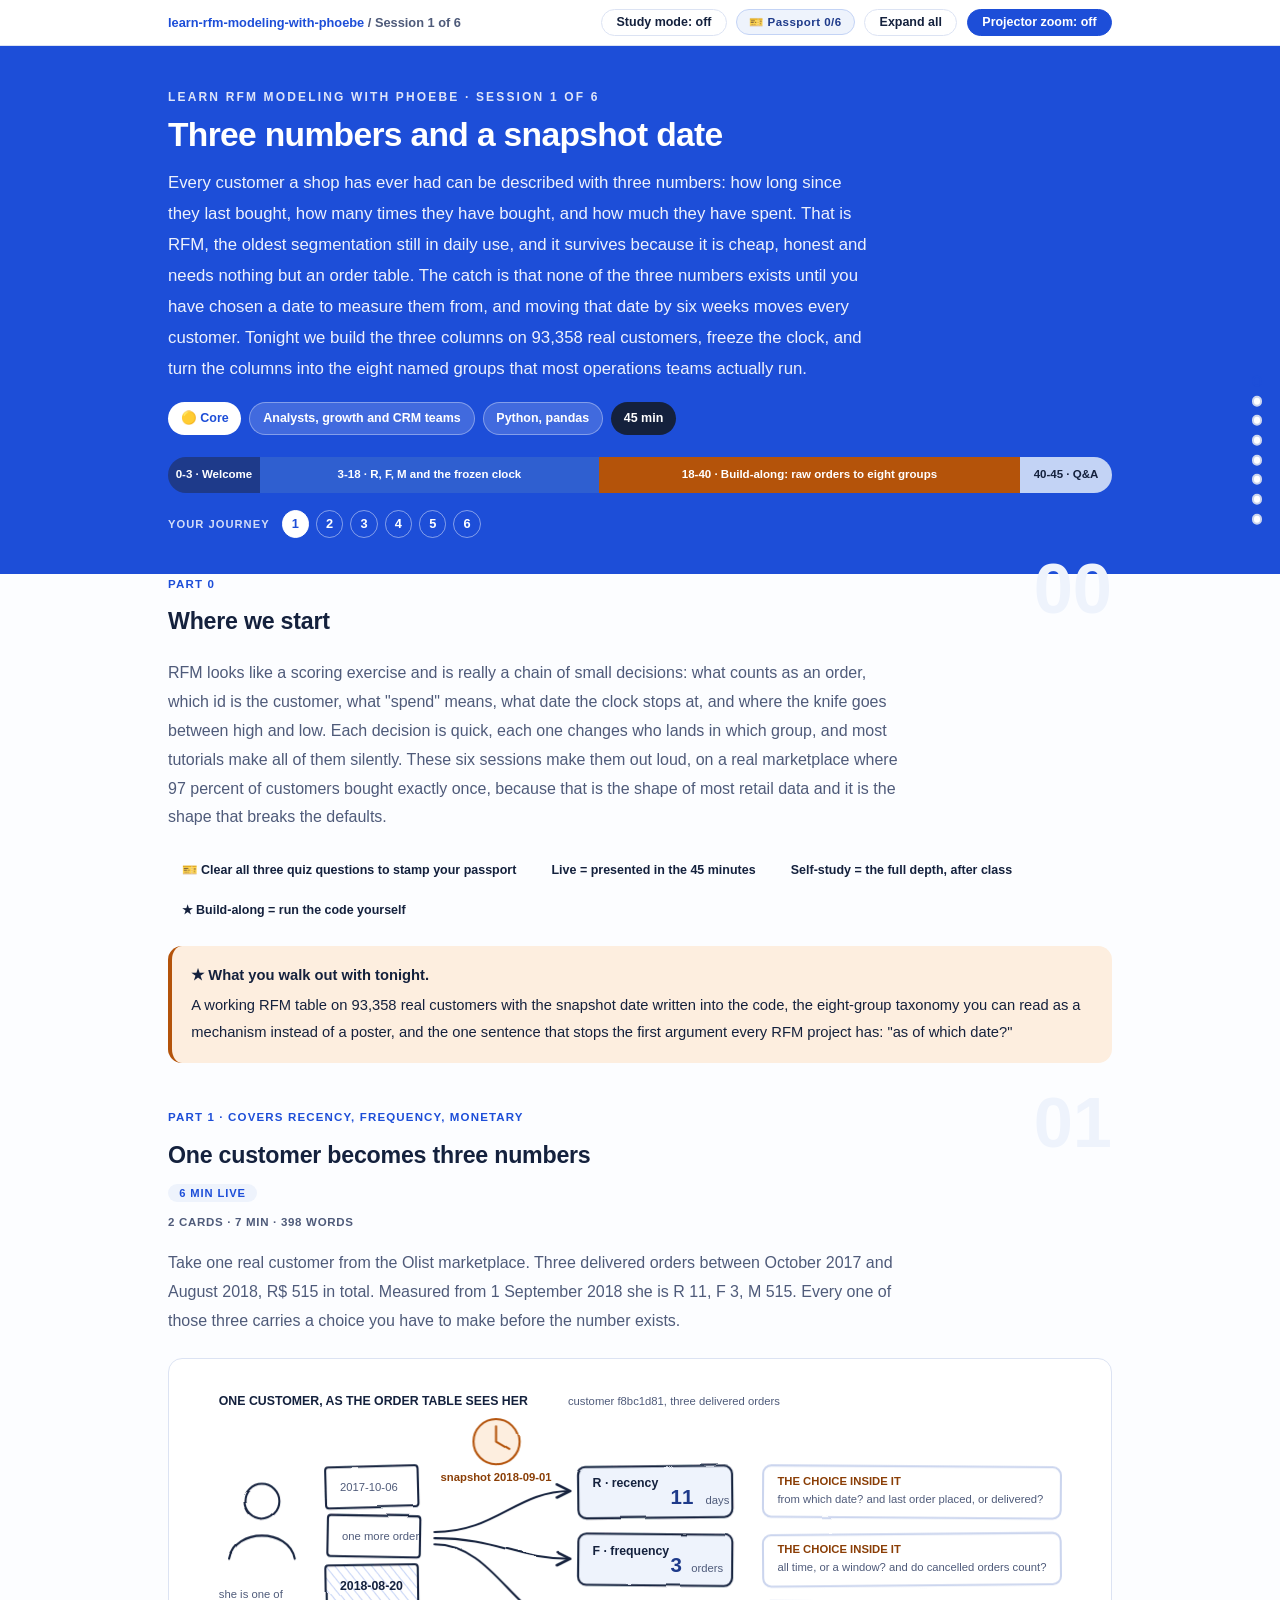
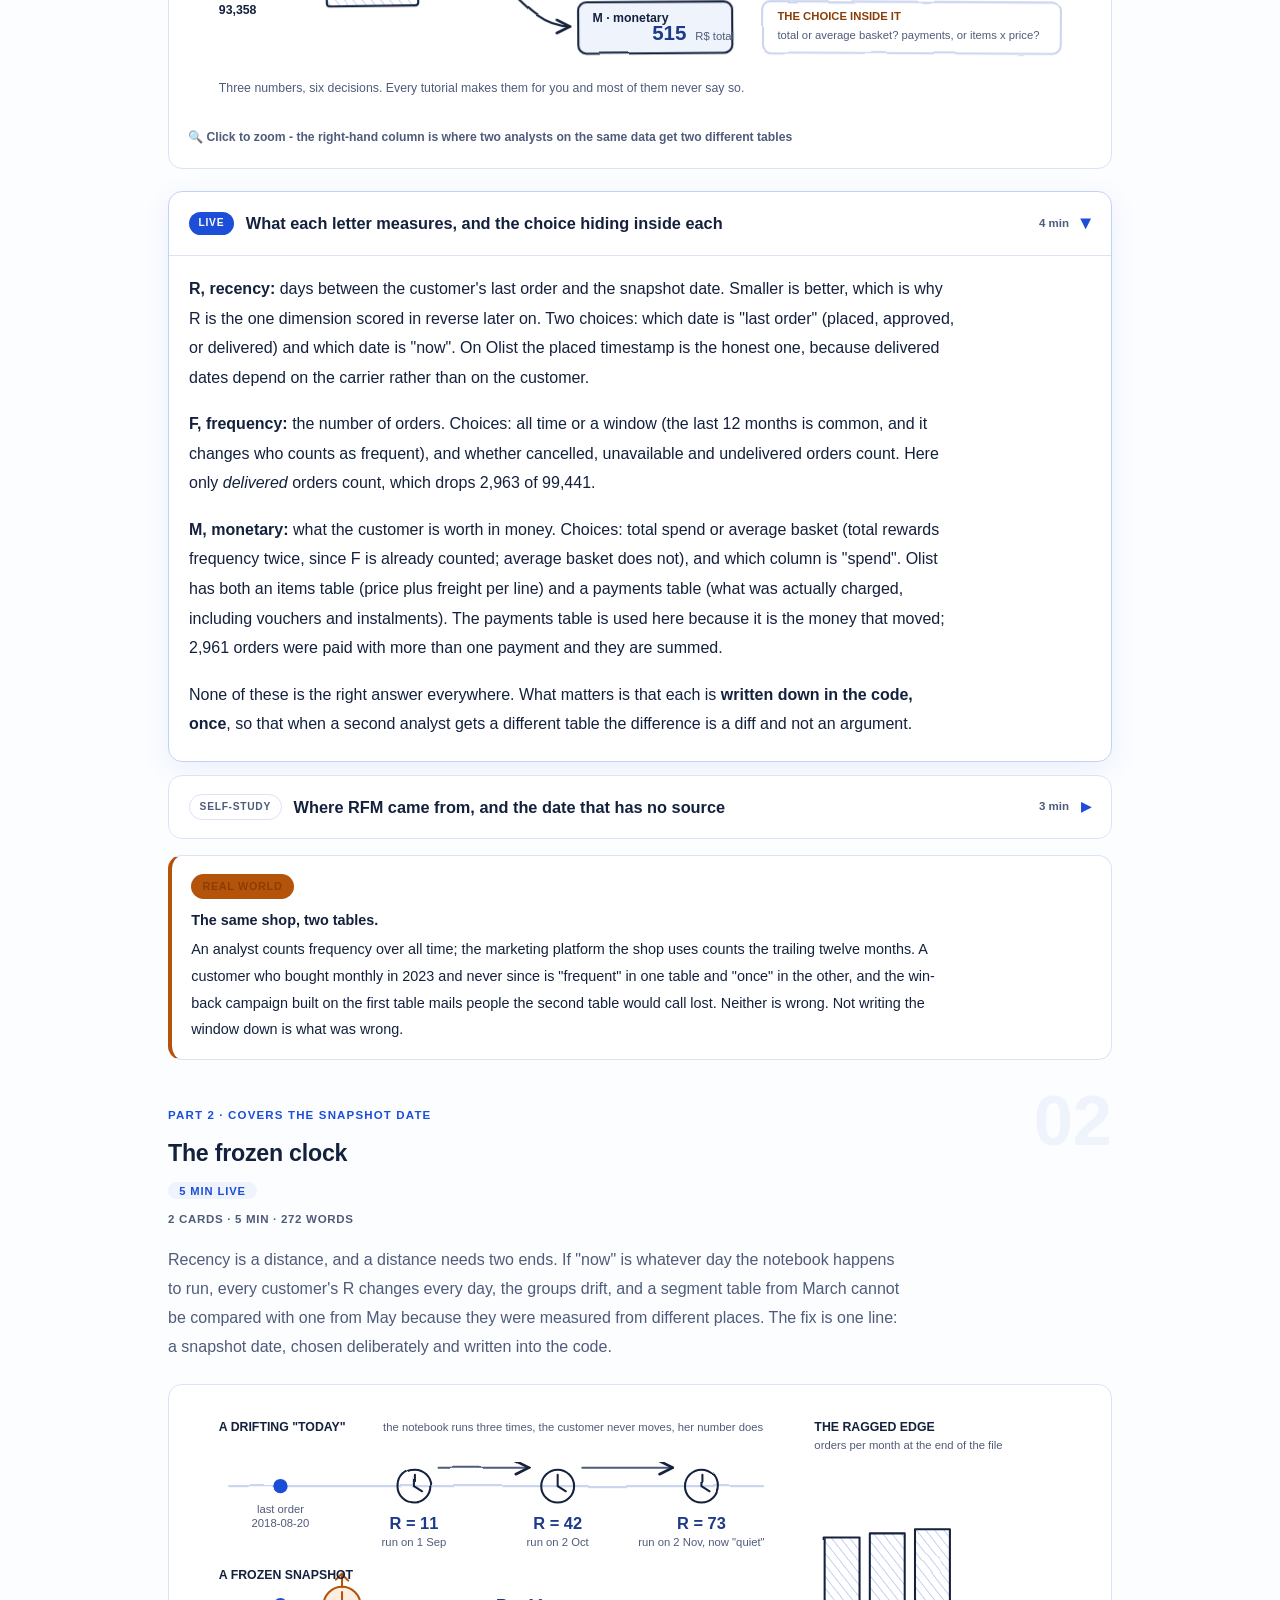
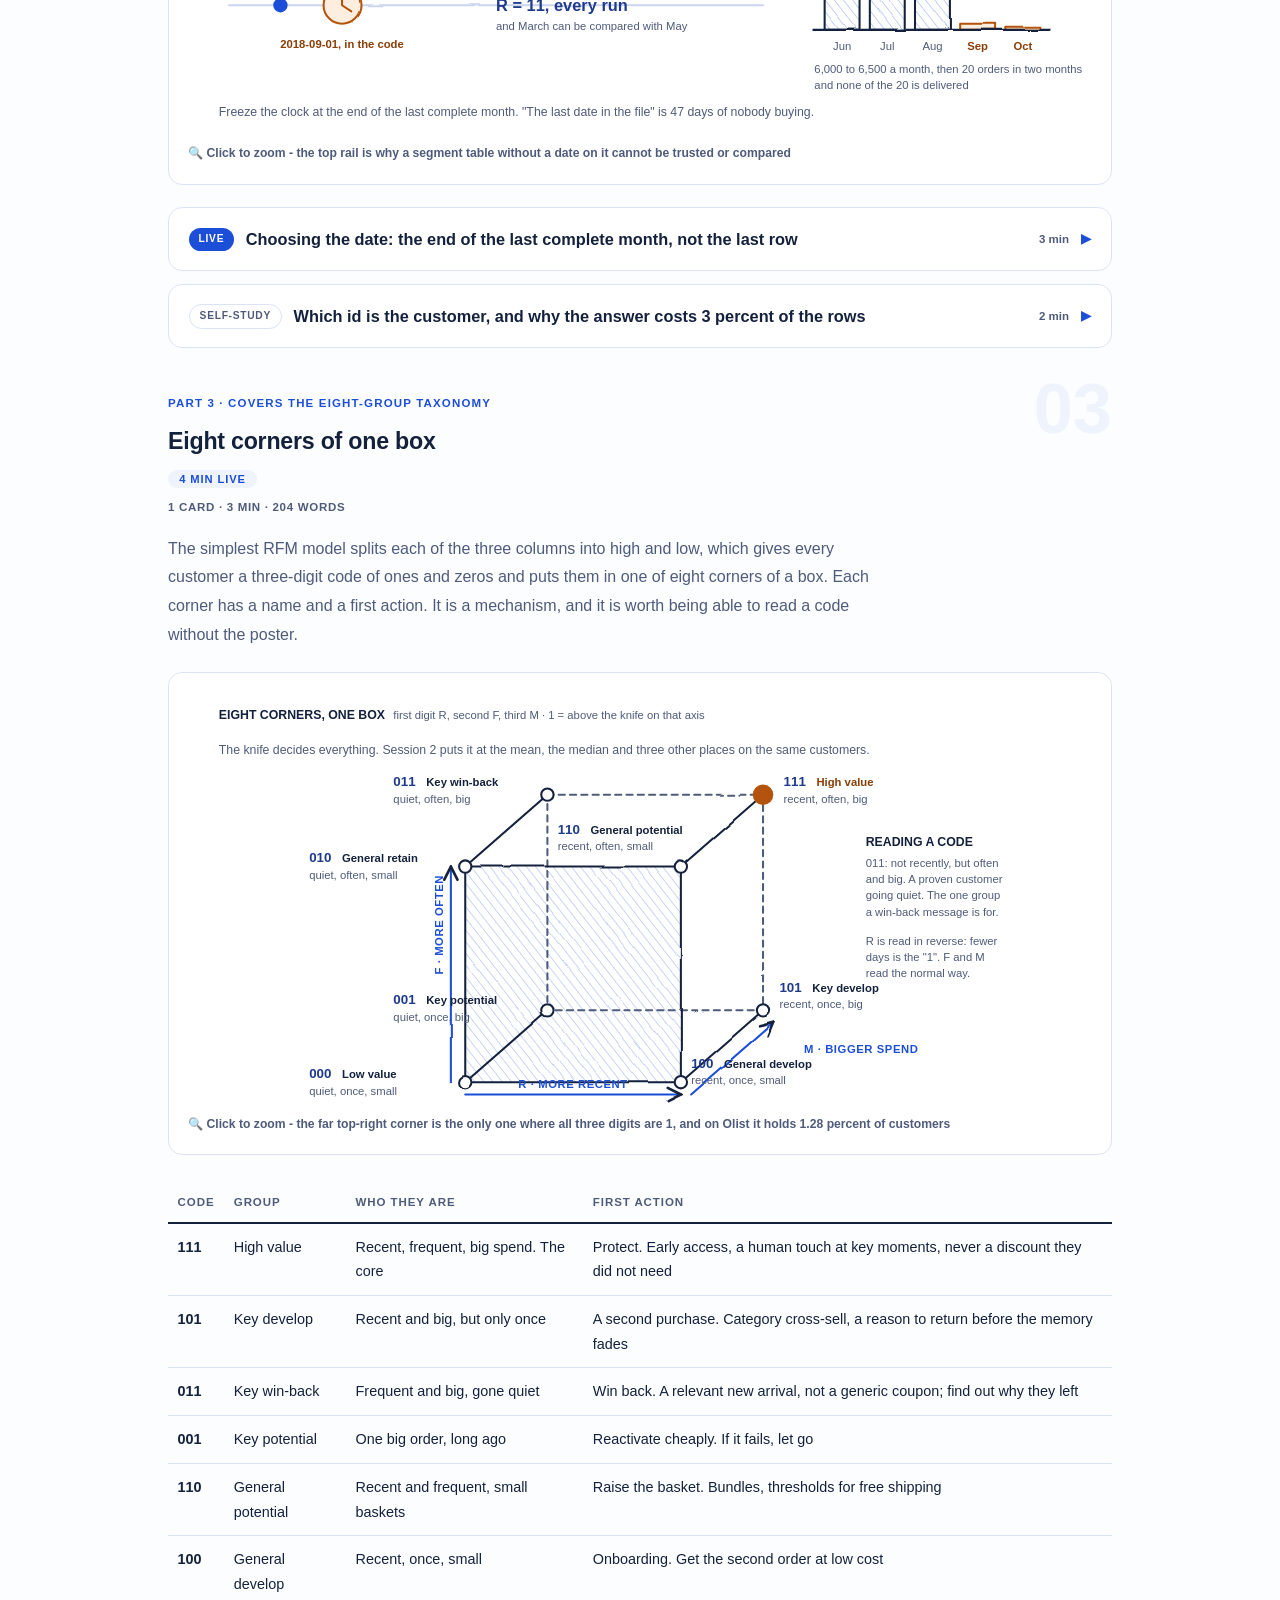
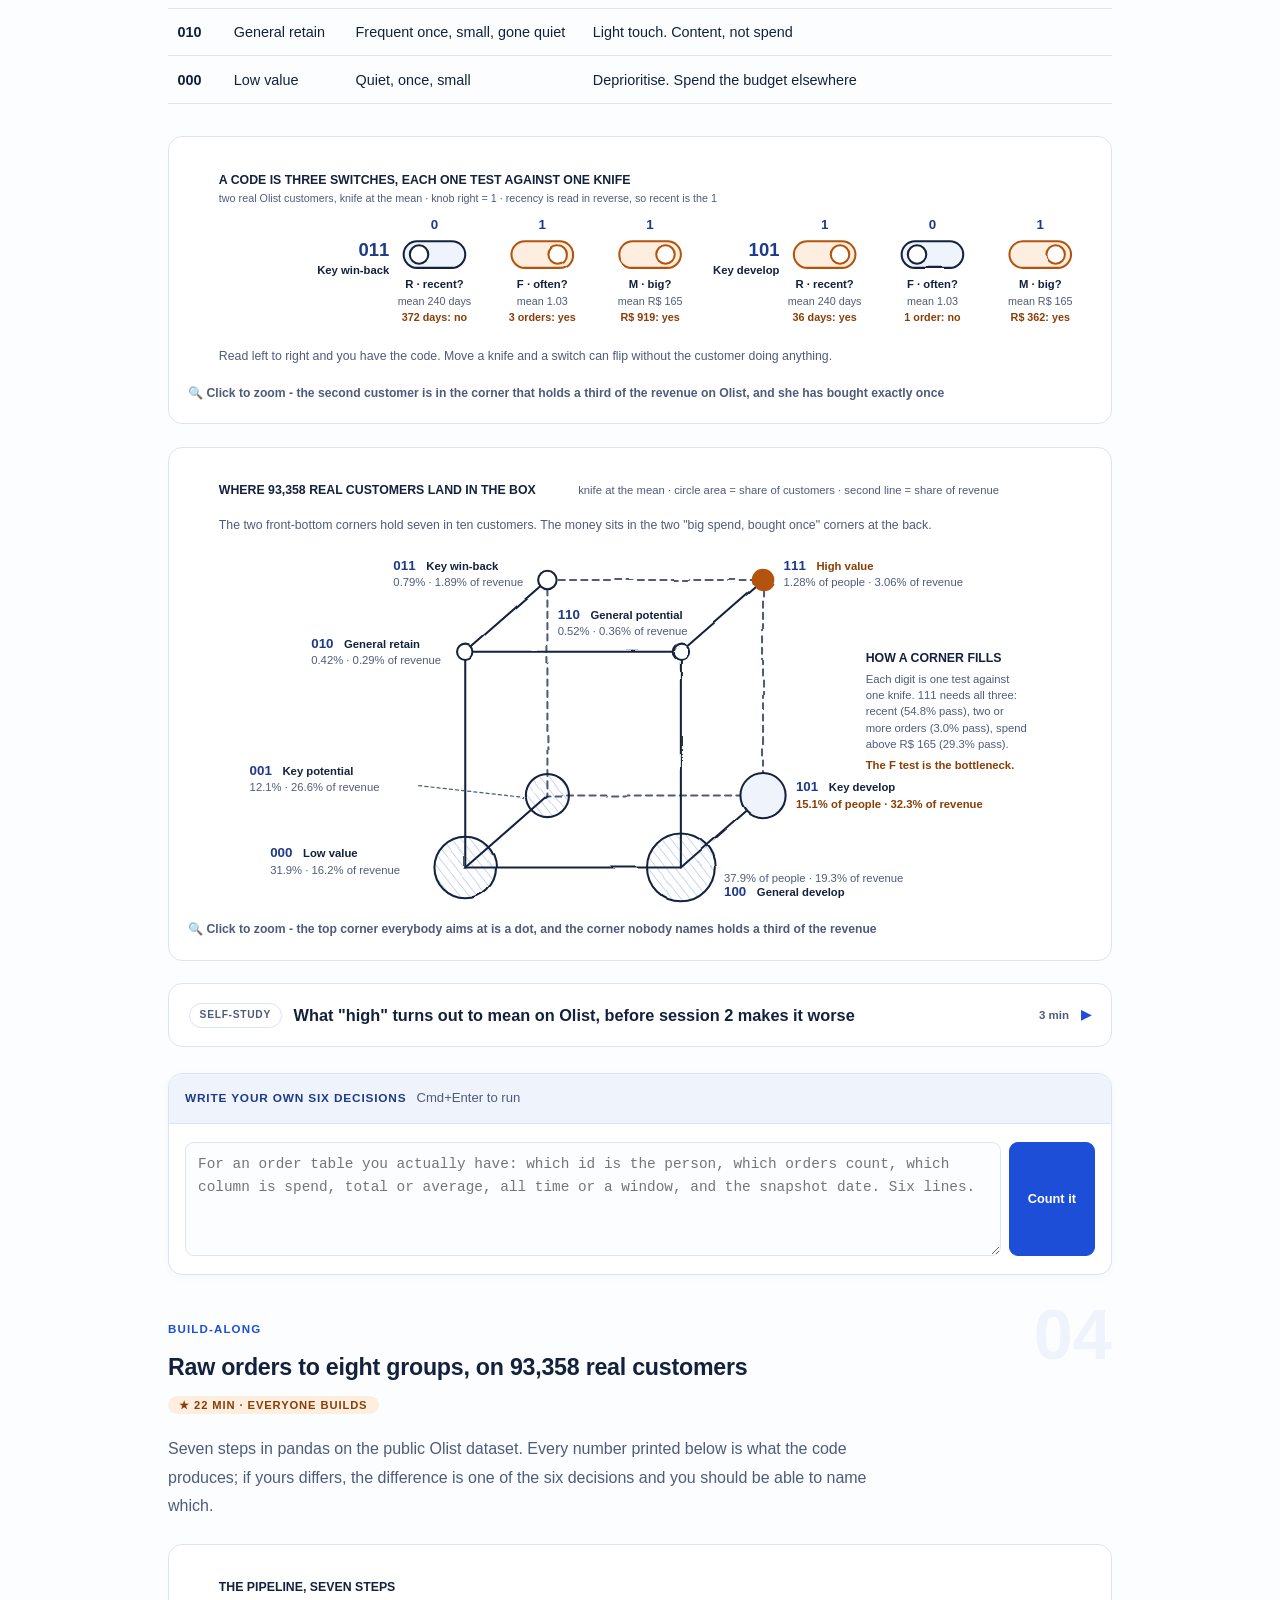
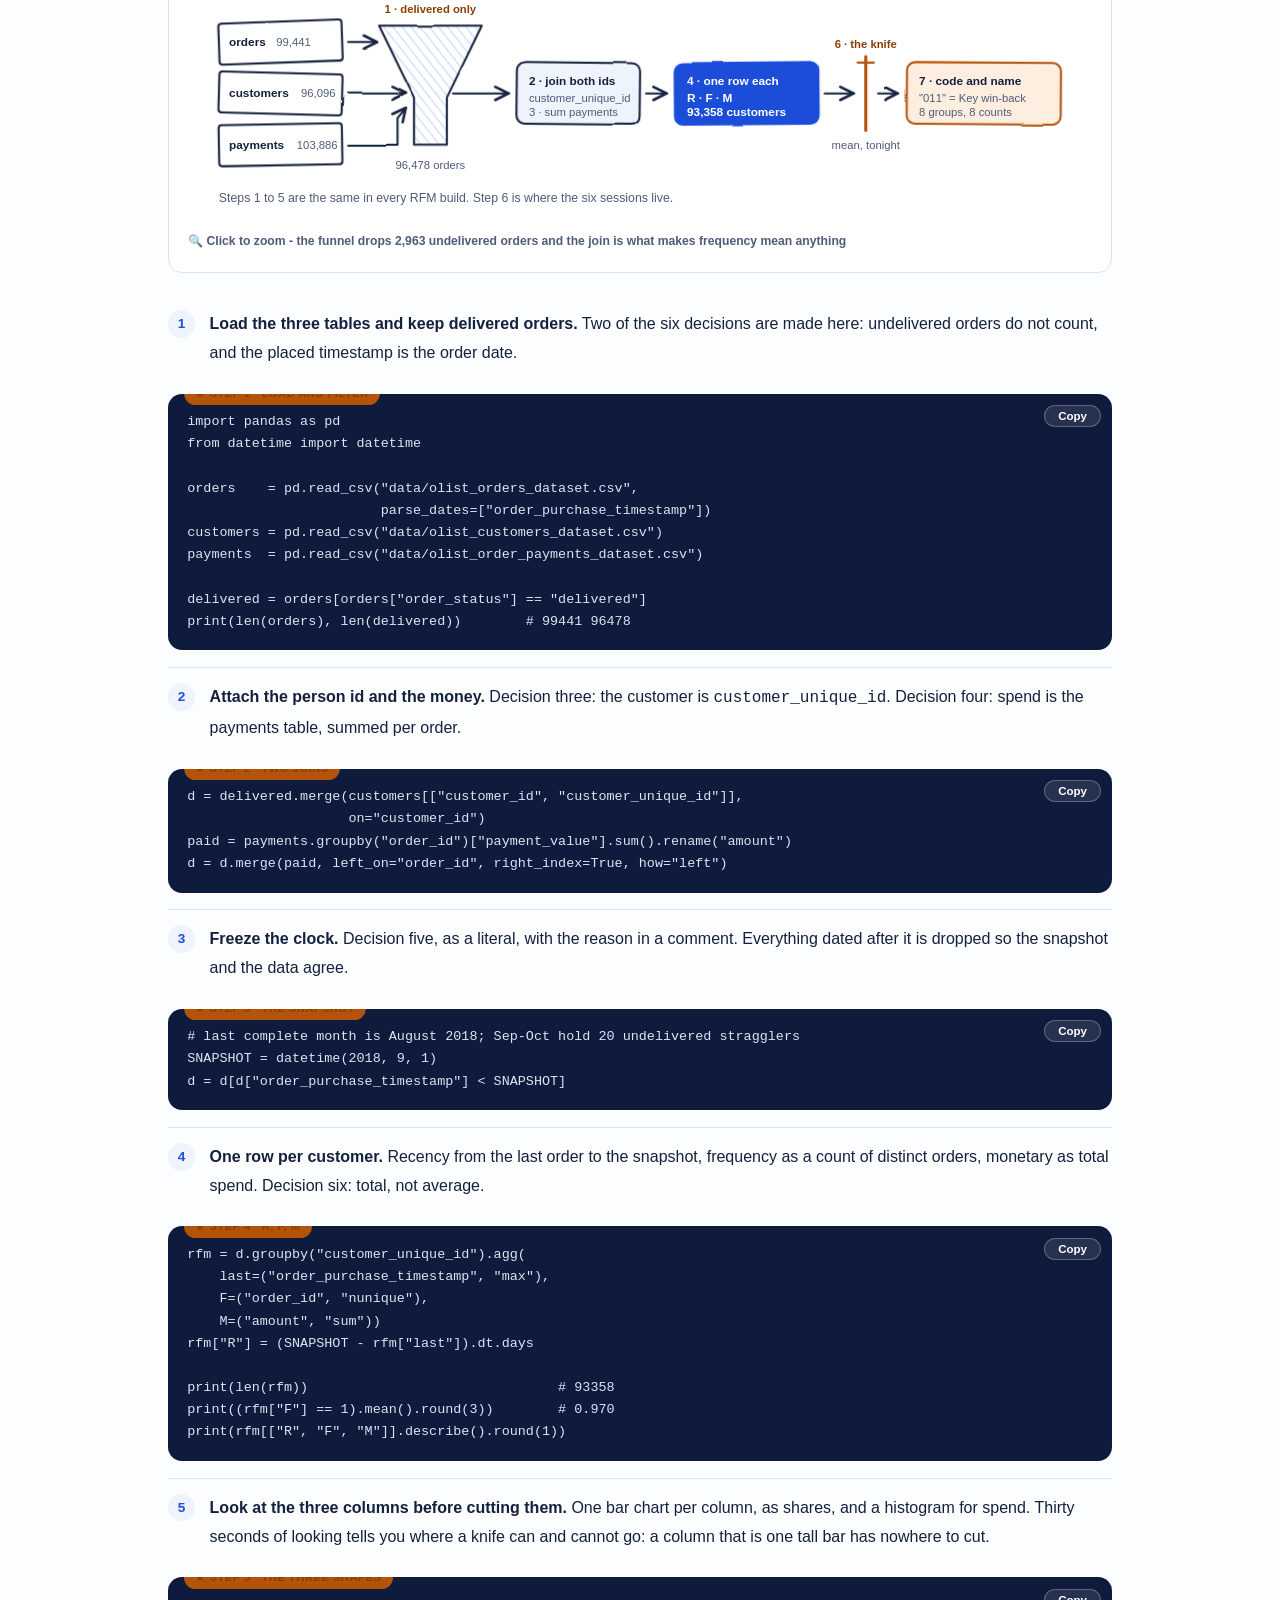
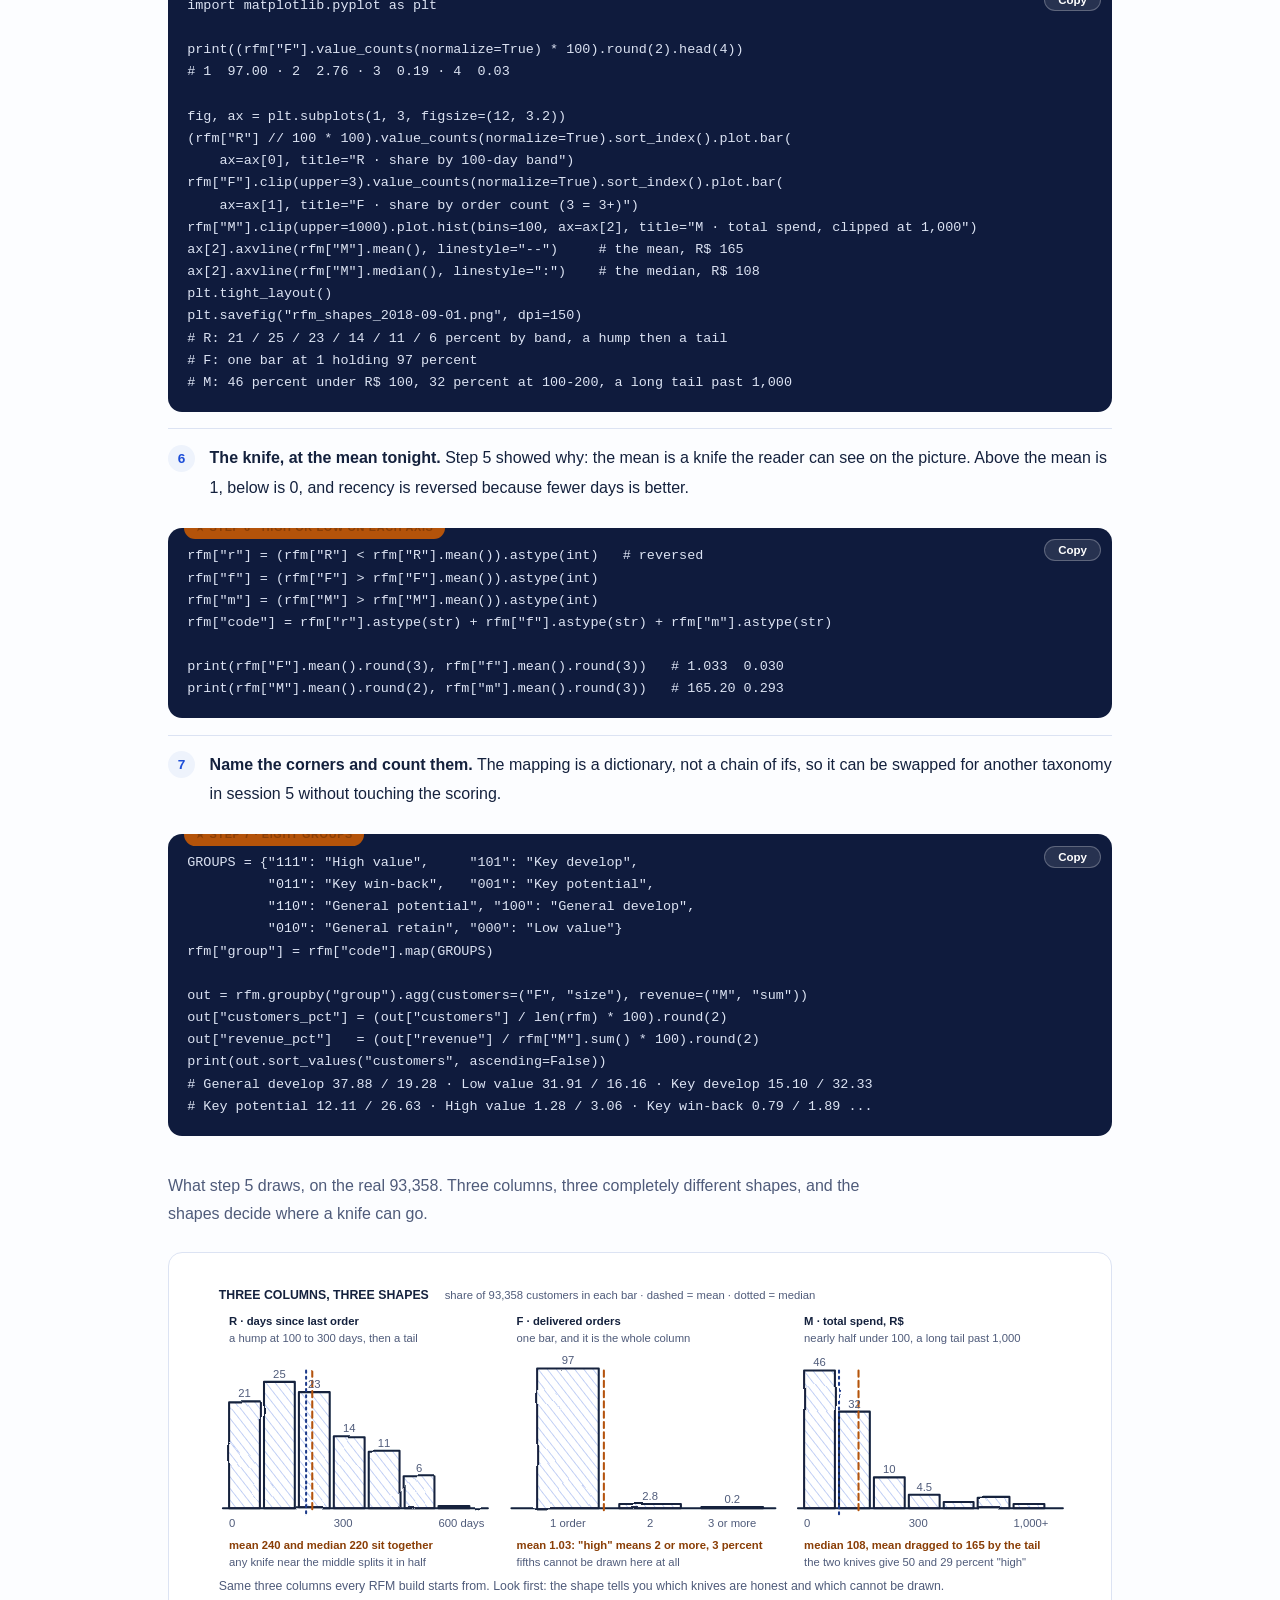
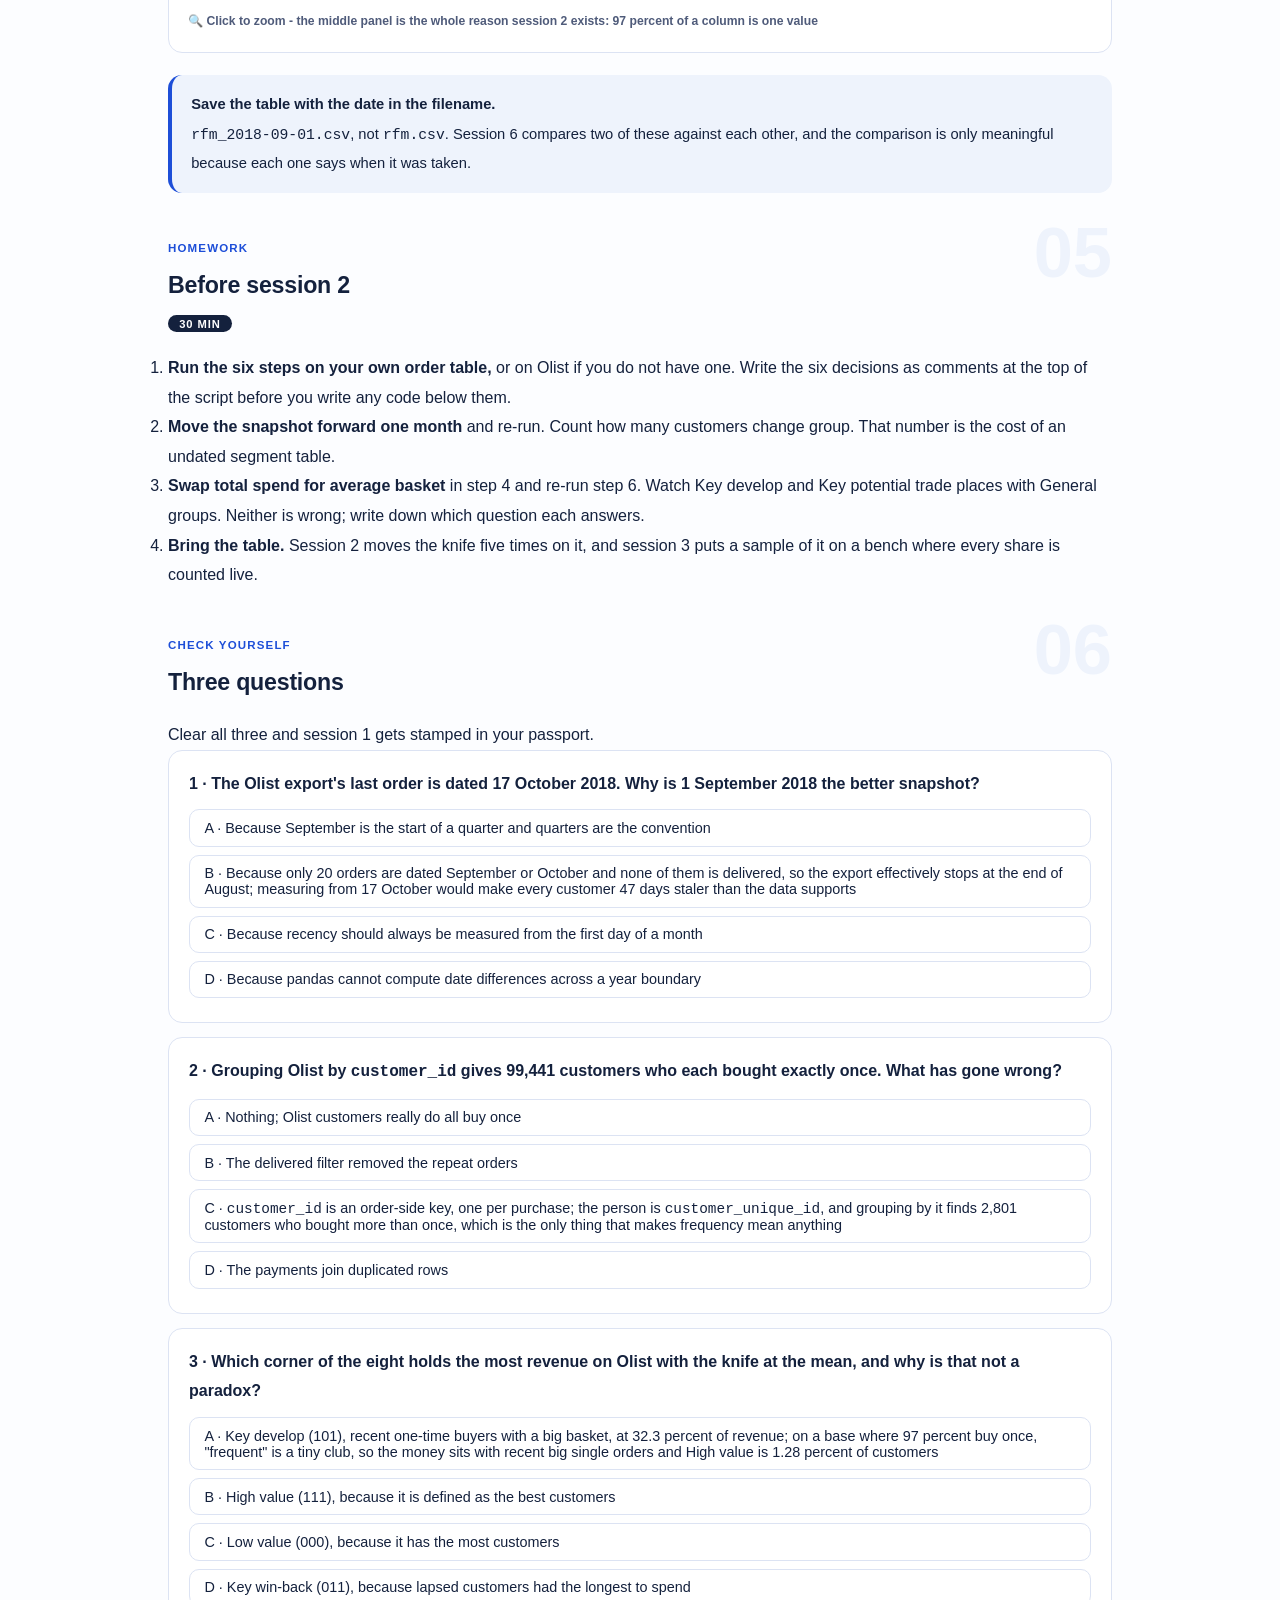
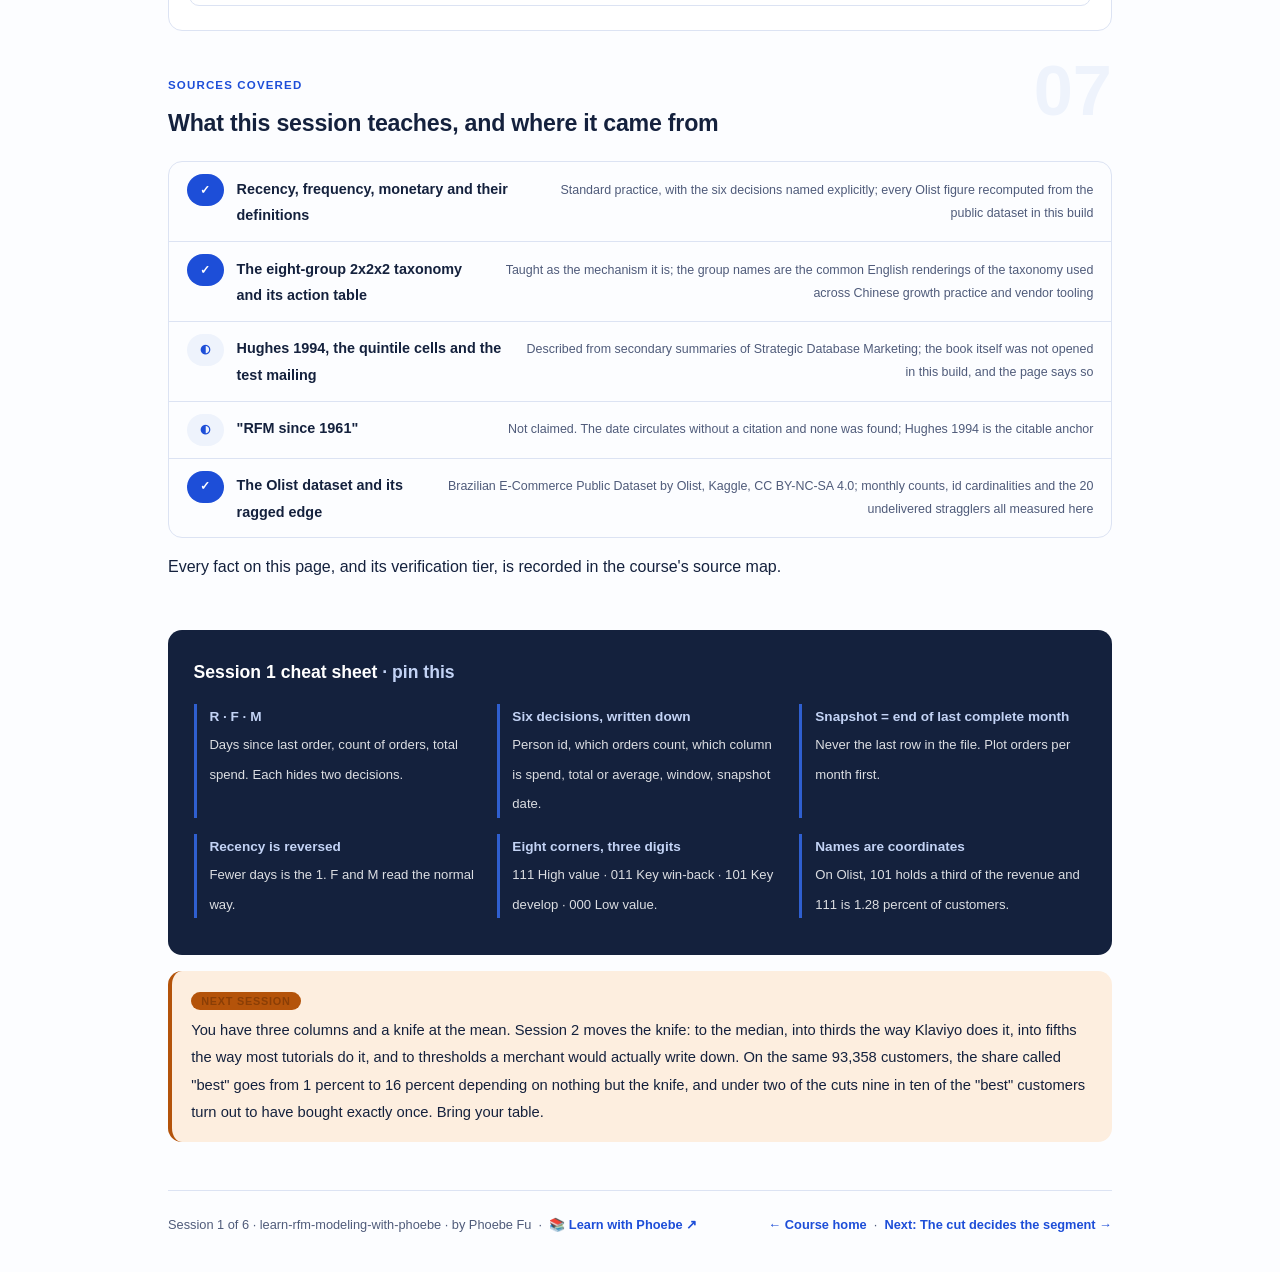
==== courses/01-three-numbers-and-a-snapshot.html @ 5983c965 "Two more hand-drawn figures: the four-funnel audience narrowing and a code as three switches Session" ====
<!DOCTYPE html>
<html lang="en">
<head>
<meta charset="UTF-8">
<meta name="viewport" content="width=device-width, initial-scale=1.0">
<!-- social:start -->
<meta name="description" content="Session 1 of 6. Recency, frequency and monetary value defined precisely, the snapshot date that every one of them depends on, and the eight-group taxonomy as a mechanism rather than a poster. Built on 93,358 real customers.">
<meta property="og:type" content="article">
<meta property="og:site_name" content="Learn with Phoebe">
<meta property="og:title" content="Three numbers and a snapshot date - learn rfm modeling with phoebe">
<meta property="og:description" content="Session 1 of 6. One customer becomes three numbers, and every one of the three changes if you move the clock. Real Olist data, from raw orders to eight named groups.">
<meta property="og:url" content="https://phoebefu6.github.io/learn-rfm-modeling-with-phoebe/courses/01-three-numbers-and-a-snapshot.html">
<meta property="og:image" content="https://phoebefu6.github.io/learn-rfm-modeling-with-phoebe/assets/og-cover.png">
<meta property="og:image:width" content="1200">
<meta property="og:image:height" content="630">
<meta name="twitter:card" content="summary_large_image">
<meta name="twitter:title" content="Three numbers and a snapshot date - learn rfm modeling with phoebe">
<meta name="twitter:description" content="Session 1 of 6. R, F, M, the frozen clock, and eight groups from a real marketplace.">
<meta name="twitter:image" content="https://phoebefu6.github.io/learn-rfm-modeling-with-phoebe/assets/og-cover.png">
<!-- social:end -->
<title>Session 1 · Three numbers and a snapshot date - learn rfm modeling with phoebe</title>
<link rel="stylesheet" href="../assets/style.css?v=3">
</head>
<body>

<div class="toolbar">
  <div class="wrap">
    <span class="crumb"><a href="../index.html">learn-rfm-modeling-with-phoebe</a> / Session 1 of 6</span>
    <button class="btn" id="toggle-all" type="button">Expand all</button>
    <button class="btn primary" id="zoom-toggle" type="button">Projector zoom: off</button>
  </div>
</div>

<header class="masthead">
  <div class="wrap">
    <div class="eyebrow">Learn RFM Modeling with Phoebe · Session 1 of 6</div>
    <h1>Three numbers and a <span class="accent">snapshot date</span></h1>
    <p class="sub">Every customer a shop has ever had can be described with three numbers: how long since they last bought, how many times they have bought, and how much they have spent. That is RFM, the oldest segmentation still in daily use, and it survives because it is cheap, honest and needs nothing but an order table. The catch is that none of the three numbers exists until you have chosen a date to measure them from, and moving that date by six weeks moves every customer. Tonight we build the three columns on 93,358 real customers, freeze the clock, and turn the columns into the eight named groups that most operations teams actually run.</p>
    <div class="chip-row">
      <span class="chip level">🟡 Core</span>
      <span class="chip audience">Analysts, growth and CRM teams</span>
      <span class="chip audience">Python, pandas</span>
      <span class="chip time">45 min</span>
    </div>
    <div class="agenda">
      <span class="a1" style="flex:1">0-3 · Welcome</span>
      <span class="a2" style="flex:4">3-18 · R, F, M and the frozen clock</span>
      <span class="a3" style="flex:5">18-40 · Build-along: raw orders to eight groups</span>
      <span class="a4" style="flex:1">40-45 · Q&amp;A</span>
    </div>
  </div>
</header>

<main class="wrap">

  <section class="section" id="intro">
    <div class="section-kicker">
      <span class="klabel">Part 0</span>
      <h2>Where we start</h2>
    </div>
    <p class="lede">RFM looks like a scoring exercise and is really a chain of small decisions: what counts as an order, which id is the customer, what "spend" means, what date the clock stops at, and where the knife goes between high and low. Each decision is quick, each one changes who lands in which group, and most tutorials make all of them silently. These six sessions make them out loud, on a real marketplace where 97 percent of customers bought exactly once, because that is the shape of most retail data and it is the shape that breaks the defaults.</p>

    <div class="legend">
      <span class="pill">🎫 Clear all three quiz questions to stamp your passport</span>
      <span class="pill">Live = presented in the 45 minutes</span>
      <span class="pill">Self-study = the full depth, after class</span>
      <span class="pill">★ Build-along = run the code yourself</span>
    </div>

    <div class="callout win">
      <p><strong>★ What you walk out with tonight.</strong> A working RFM table on 93,358 real customers with the snapshot date written into the code, the eight-group taxonomy you can read as a mechanism instead of a poster, and the one sentence that stops the first argument every RFM project has: "as of which date?"</p>
    </div>
  </section>

  <section class="section" id="part-1">
    <div class="section-kicker">
      <span class="klabel">Part 1 · covers recency, frequency, monetary</span>
      <h2>One customer becomes three numbers</h2>
      <span class="tag concept">6 min live</span>
    </div>
    <p class="lede">Take one real customer from the Olist marketplace. Three delivered orders between October 2017 and August 2018, R$ 515 in total. Measured from 1 September 2018 she is R 11, F 3, M 515. Every one of those three carries a choice you have to make before the number exists.</p>

    <figure class="zoomable">
      <svg viewBox="0 0 880 330" xmlns="http://www.w3.org/2000/svg" role="img" aria-label="A sketched customer with three stacked receipts dated 2017-10-06 to 2018-08-20 becomes three numbers measured against a snapshot clock at 2018-09-01: recency 11 days, frequency 3 orders, monetary 515 reais. Each number lists the choice hiding inside it.">
        <defs>
          <filter id="s1aSk" x="-3%" y="-3%" width="106%" height="106%"><feTurbulence type="fractalNoise" baseFrequency="0.02" numOctaves="2" seed="11" result="n"/><feDisplacementMap in="SourceGraphic" in2="n" scale="2.4" xChannelSelector="R" yChannelSelector="G"/></filter>
          <pattern id="s1aHc" patternUnits="userSpaceOnUse" width="7" height="7" patternTransform="rotate(-38)"><line x1="0" y1="0" x2="0" y2="7" stroke="#1D4ED8" stroke-width="1" opacity=".5"/></pattern>
          <marker id="s1aAr" viewBox="0 0 10 10" refX="9" refY="5" markerWidth="8" markerHeight="8" orient="auto"><path d="M1 1 L9 5 L1 9" fill="none" stroke="#14213D" stroke-width="1.6" stroke-linecap="round"/></marker>
        </defs>
        <style>
          .s1aH { font: 800 12px Inter, sans-serif; fill: #14213D; }
          .s1aL { font: 600 12px Inter, sans-serif; fill: #14213D; }
          .s1aS { font: 400 11px Inter, sans-serif; fill: #4F5B7A; }
          .s1aB { font: 800 11px Inter, sans-serif; fill: #8A3E06; }
          .s1aV { font: 800 20px Inter, sans-serif; fill: #1E3A8A; }
          .s1aW { font: 800 12px Inter, sans-serif; fill: #FFFFFF; }
          .s1aN { font: 400 12px Inter, sans-serif; fill: #4F5B7A; }
        </style>

        <text class="s1aH" x="30" y="26">ONE CUSTOMER, AS THE ORDER TABLE SEES HER</text>
        <text class="s1aS" x="370" y="26">customer f8bc1d81, three delivered orders</text>

        <g filter="url(#s1aSk)" fill="none" stroke="#14213D" stroke-width="2" stroke-linecap="round" stroke-linejoin="round">
          <!-- person -->
          <circle cx="72" cy="120" r="17"/>
          <path d="M40 176 C46 146 98 146 104 176"/>
          <!-- three receipts, hand-stacked -->
          <rect x="134" y="86" width="90" height="40" rx="3" transform="rotate(-1.5 179 106)" fill="#FFFFFF"/>
          <rect x="136" y="134" width="90" height="40" rx="3" transform="rotate(1 181 154)" fill="#FFFFFF"/>
          <rect x="134" y="182" width="90" height="40" rx="3" transform="rotate(-0.8 179 202)" fill="url(#s1aHc)"/>
          <!-- clock -->
          <circle cx="300" cy="62" r="22" fill="#FDEEDF" stroke="#B4530A"/>
          <path d="M300 62 L300 47 M300 62 L312 69" stroke="#B4530A"/>
          <!-- arrows from the pile to the three numbers -->
          <path d="M240 150 C300 150 320 110 372 110" marker-end="url(#s1aAr)"/>
          <path d="M240 156 C300 156 320 176 372 176" marker-end="url(#s1aAr)"/>
          <path d="M240 162 C300 162 320 242 372 242" marker-end="url(#s1aAr)"/>
          <!-- three number boxes -->
          <rect x="380" y="86" width="150" height="50" rx="8" transform="rotate(-0.6 455 111)" fill="#EEF3FC"/>
          <rect x="380" y="152" width="150" height="50" rx="8" transform="rotate(0.5 455 177)" fill="#EEF3FC"/>
          <rect x="380" y="218" width="150" height="50" rx="8" transform="rotate(-0.4 455 243)" fill="#EEF3FC"/>
          <!-- choice cards -->
          <rect x="560" y="86" width="290" height="50" rx="8" transform="rotate(0.4 705 111)" fill="#FFFFFF" stroke="#CBD5EE"/>
          <rect x="560" y="152" width="290" height="50" rx="8" transform="rotate(-0.5 705 177)" fill="#FFFFFF" stroke="#CBD5EE"/>
          <rect x="560" y="218" width="290" height="50" rx="8" transform="rotate(0.3 705 243)" fill="#FFFFFF" stroke="#CBD5EE"/>
        </g>

        <text class="s1aS" x="148" y="110">2017-10-06</text>
        <text class="s1aS" x="150" y="158">one more order</text>
        <text class="s1aL" x="148" y="206">2018-08-20</text>
        <text class="s1aB" x="300" y="100" text-anchor="middle">snapshot 2018-09-01</text>
        <text class="s1aS" x="30" y="214">she is one of</text>
        <text class="s1aL" x="30" y="230">93,358</text>

        <text class="s1aH" x="394" y="106">R · recency</text>
        <text class="s1aV" x="470" y="123">11</text>
        <text class="s1aS" x="504" y="123">days</text>
        <text class="s1aH" x="394" y="172">F · frequency</text>
        <text class="s1aV" x="470" y="189">3</text>
        <text class="s1aS" x="490" y="189">orders</text>
        <text class="s1aH" x="394" y="238">M · monetary</text>
        <text class="s1aV" x="452" y="255">515</text>
        <text class="s1aS" x="494" y="255">R$ total</text>

        <text class="s1aB" x="574" y="104">THE CHOICE INSIDE IT</text>
        <text class="s1aS" x="574" y="122">from which date? and last order placed, or delivered?</text>
        <text class="s1aB" x="574" y="170">THE CHOICE INSIDE IT</text>
        <text class="s1aS" x="574" y="188">all time, or a window? and do cancelled orders count?</text>
        <text class="s1aB" x="574" y="236">THE CHOICE INSIDE IT</text>
        <text class="s1aS" x="574" y="254">total or average basket? payments, or items x price?</text>

        <text class="s1aN" x="30" y="306">Three numbers, six decisions. Every tutorial makes them for you and most of them never say so.</text>
      </svg>
      <figcaption>🔍 Click to zoom - the right-hand column is where two analysts on the same data get two different tables</figcaption>
    </figure>

    <details class="card" open>
      <summary><span class="mode live">Live</span>What each letter measures, and the choice hiding inside each<span class="mini">4 min</span><span class="caret">▶</span></summary>
      <div class="body">
        <p><strong>R, recency:</strong> days between the customer's last order and the snapshot date. Smaller is better, which is why R is the one dimension scored in reverse later on. Two choices: which date is "last order" (placed, approved, or delivered) and which date is "now". On Olist the placed timestamp is the honest one, because delivered dates depend on the carrier rather than on the customer.</p>
        <p><strong>F, frequency:</strong> the number of orders. Choices: all time or a window (the last 12 months is common, and it changes who counts as frequent), and whether cancelled, unavailable and undelivered orders count. Here only <em>delivered</em> orders count, which drops 2,963 of 99,441.</p>
        <p><strong>M, monetary:</strong> what the customer is worth in money. Choices: total spend or average basket (total rewards frequency twice, since F is already counted; average basket does not), and which column is "spend". Olist has both an items table (price plus freight per line) and a payments table (what was actually charged, including vouchers and instalments). The payments table is used here because it is the money that moved; 2,961 orders were paid with more than one payment and they are summed.</p>
        <p>None of these is the right answer everywhere. What matters is that each is <strong>written down in the code, once</strong>, so that when a second analyst gets a different table the difference is a diff and not an argument.</p>
      </div>
    </details>

    <details class="card">
      <summary><span class="mode self">Self-study</span>Where RFM came from, and the date that has no source<span class="mini">3 min</span><span class="caret">▶</span></summary>
      <div class="body">
        <p>RFM is direct-mail technology. The version most people mean is Arthur Hughes's from <em>Strategic Database Marketing</em> (1994): sort the customer file by recency into fifths, sort each fifth by frequency into fifths, each of those by monetary, and you have 125 cells; then mail a random tenth of every cell, read the response rate per cell, and mail the rest of only the cells that paid. The scoring was never the point. The <strong>test mailing</strong> was, and session 5 is about the modern version of that step.</p>
        <p>Many tutorials say RFM has been "in use since 1961". That date travels from page to page without a citation, and a search for its origin during this build found none. The direct-mail roots are real and usually dated to the 1960s catalogue business, but there is no founding paper and no single year to defend. Hughes 1994 is the citable anchor. When a fact has been copied more often than it has been checked, teach the uncertainty rather than the number.</p>
      </div>
    </details>

    <div class="callout example">
      <span class="ex-pill">Real world</span>
      <p><strong>The same shop, two tables.</strong> An analyst counts frequency over all time; the marketing platform the shop uses counts the trailing twelve months. A customer who bought monthly in 2023 and never since is "frequent" in one table and "once" in the other, and the win-back campaign built on the first table mails people the second table would call lost. Neither is wrong. Not writing the window down is what was wrong.</p>
    </div>
  </section>

  <section class="section" id="part-2">
    <div class="section-kicker">
      <span class="klabel">Part 2 · covers the snapshot date</span>
      <h2>The frozen clock</h2>
      <span class="tag concept">5 min live</span>
    </div>
    <p class="lede">Recency is a distance, and a distance needs two ends. If "now" is whatever day the notebook happens to run, every customer's R changes every day, the groups drift, and a segment table from March cannot be compared with one from May because they were measured from different places. The fix is one line: a snapshot date, chosen deliberately and written into the code.</p>

    <figure class="zoomable">
      <svg viewBox="0 0 880 320" xmlns="http://www.w3.org/2000/svg" role="img" aria-label="Two rails. On the top rail the clock drifts with each notebook run, so one customer's recency reads 11, then 42, then 73 days and her group changes. On the bottom rail the snapshot is fixed at 2018-09-01 and she stays at 11 days. At the right, monthly order bars show the ragged edge: September and October 2018 hold 20 orders and none is delivered.">
        <defs>
          <filter id="s1bSk" x="-3%" y="-3%" width="106%" height="106%"><feTurbulence type="fractalNoise" baseFrequency="0.02" numOctaves="2" seed="23" result="n"/><feDisplacementMap in="SourceGraphic" in2="n" scale="2.4" xChannelSelector="R" yChannelSelector="G"/></filter>
          <pattern id="s1bHc" patternUnits="userSpaceOnUse" width="7" height="7" patternTransform="rotate(-38)"><line x1="0" y1="0" x2="0" y2="7" stroke="#1D4ED8" stroke-width="1" opacity=".5"/></pattern>
          <marker id="s1bAr" viewBox="0 0 10 10" refX="9" refY="5" markerWidth="8" markerHeight="8" orient="auto"><path d="M1 1 L9 5 L1 9" fill="none" stroke="#14213D" stroke-width="1.6" stroke-linecap="round"/></marker>
        </defs>
        <style>
          .s1bH { font: 800 12px Inter, sans-serif; fill: #14213D; }
          .s1bL { font: 600 12px Inter, sans-serif; fill: #14213D; }
          .s1bS { font: 400 11px Inter, sans-serif; fill: #4F5B7A; }
          .s1bB { font: 800 11px Inter, sans-serif; fill: #8A3E06; }
          .s1bV { font: 800 16px Inter, sans-serif; fill: #1E3A8A; }
          .s1bN { font: 400 12px Inter, sans-serif; fill: #4F5B7A; }
        </style>

        <text class="s1bH" x="30" y="26">A DRIFTING "TODAY"</text>
        <text class="s1bS" x="190" y="26">the notebook runs three times, the customer never moves, her number does</text>

        <g filter="url(#s1bSk)" fill="none" stroke="#14213D" stroke-width="2" stroke-linecap="round" stroke-linejoin="round">
          <!-- top rail -->
          <path d="M40 80 L560 80" stroke="#CBD5EE"/>
          <circle cx="90" cy="80" r="6" fill="#1D4ED8" stroke="#1D4ED8"/>
          <!-- three clocks sliding right -->
          <circle cx="220" cy="80" r="16"/><path d="M220 80 L220 69 M220 80 L228 85"/>
          <circle cx="360" cy="80" r="16"/><path d="M360 80 L360 69 M360 80 L368 85"/>
          <circle cx="500" cy="80" r="16"/><path d="M500 80 L500 69 M500 80 L508 85"/>
          <path d="M244 62 L332 62" stroke="#4F5B7A" marker-end="url(#s1bAr)"/>
          <path d="M384 62 L472 62" stroke="#4F5B7A" marker-end="url(#s1bAr)"/>
          <!-- bottom rail -->
          <path d="M40 196 L560 196" stroke="#CBD5EE"/>
          <circle cx="90" cy="196" r="6" fill="#1D4ED8" stroke="#1D4ED8"/>
          <circle cx="150" cy="196" r="18" fill="#FDEEDF" stroke="#B4530A"/>
          <path d="M150 196 L150 183 M150 196 L159 202" stroke="#B4530A"/>
          <path d="M150 178 L150 168 M144 172 L150 166 L156 172" stroke="#B4530A"/>
          <!-- ragged edge bars -->
          <rect x="620" y="130" width="34" height="90" fill="url(#s1bHc)"/>
          <rect x="664" y="126" width="34" height="94" fill="url(#s1bHc)"/>
          <rect x="708" y="122" width="34" height="98" fill="url(#s1bHc)"/>
          <rect x="752" y="214" width="34" height="6" fill="#FDEEDF" stroke="#B4530A"/>
          <rect x="796" y="217" width="34" height="3" fill="#FDEEDF" stroke="#B4530A"/>
          <path d="M610 220 L840 220"/>
        </g>

        <text class="s1bS" x="90" y="106" text-anchor="middle">last order</text>
        <text class="s1bS" x="90" y="120" text-anchor="middle">2018-08-20</text>
        <text class="s1bV" x="220" y="122" text-anchor="middle">R = 11</text>
        <text class="s1bS" x="220" y="138" text-anchor="middle">run on 1 Sep</text>
        <text class="s1bV" x="360" y="122" text-anchor="middle">R = 42</text>
        <text class="s1bS" x="360" y="138" text-anchor="middle">run on 2 Oct</text>
        <text class="s1bV" x="500" y="122" text-anchor="middle">R = 73</text>
        <text class="s1bS" x="500" y="138" text-anchor="middle">run on 2 Nov, now "quiet"</text>

        <text class="s1bH" x="30" y="170">A FROZEN SNAPSHOT</text>
        <text class="s1bB" x="150" y="238" text-anchor="middle">2018-09-01, in the code</text>
        <text class="s1bV" x="300" y="202">R = 11, every run</text>
        <text class="s1bS" x="300" y="220">and March can be compared with May</text>

        <text class="s1bH" x="610" y="26">THE RAGGED EDGE</text>
        <text class="s1bS" x="610" y="44">orders per month at the end of the file</text>
        <text class="s1bS" x="637" y="240" text-anchor="middle">Jun</text>
        <text class="s1bS" x="681" y="240" text-anchor="middle">Jul</text>
        <text class="s1bS" x="725" y="240" text-anchor="middle">Aug</text>
        <text class="s1bB" x="769" y="240" text-anchor="middle">Sep</text>
        <text class="s1bB" x="813" y="240" text-anchor="middle">Oct</text>
        <text class="s1bS" x="610" y="262">6,000 to 6,500 a month, then 20 orders in two months</text>
        <text class="s1bS" x="610" y="278">and none of the 20 is delivered</text>

        <text class="s1bN" x="30" y="304">Freeze the clock at the end of the last complete month. "The last date in the file" is 47 days of nobody buying.</text>
      </svg>
      <figcaption>🔍 Click to zoom - the top rail is why a segment table without a date on it cannot be trusted or compared</figcaption>
    </figure>

    <details class="card">
      <summary><span class="mode live">Live</span>Choosing the date: the end of the last complete month, not the last row<span class="mini">3 min</span><span class="caret">▶</span></summary>
      <div class="body">
        <p>The Olist export's last timestamp is 17 October 2018, so the obvious snapshot is <code>df["order_purchase_timestamp"].max()</code>. It is wrong by 47 days. Only 20 orders are dated September or October and not one of them was delivered: the export stopped at the end of August and a handful of stragglers leaked in. Measured from 17 October, every customer looks a month and a half staler than the data can support, and the whole recency column shifts.</p>
        <p>The rule that survives: <strong>plot orders per month, find the last complete one, snapshot on the first day after it.</strong> Here that is 1 September 2018. Write it as a literal in the code, not as a computed max, so that re-running next quarter is a deliberate edit rather than a silent drift.</p>
        <p>This is the same frozen-history discipline the retention course applies to cohort tables, and it matters here for the same reason: a segment view recomputed against a moving "today" quietly restates the past every time it runs.</p>
      </div>
    </details>

    <details class="card">
      <summary><span class="mode self">Self-study</span>Which id is the customer, and why the answer costs 3 percent of the rows<span class="mini">2 min</span><span class="caret">▶</span></summary>
      <div class="body">
        <p>Olist's orders table carries <code>customer_id</code>, and there are 99,441 of them for 99,441 orders: it is an order-side key, one per purchase. The customers table maps it to <code>customer_unique_id</code>, of which there are 96,096. Group by the first and every customer bought exactly once, by construction, and frequency is meaningless. Group by the second and 2,801 customers turn out to have bought more than once.</p>
        <p>Every order system has this pair somewhere: a session or checkout id and a person id. Frequency is only defined against the person, and checking which one you have is the first line of any RFM build, before any date is chosen.</p>
      </div>
    </details>
  </section>

  <section class="section" id="part-3">
    <div class="section-kicker">
      <span class="klabel">Part 3 · covers the eight-group taxonomy</span>
      <h2>Eight corners of one box</h2>
      <span class="tag concept">4 min live</span>
    </div>
    <p class="lede">The simplest RFM model splits each of the three columns into high and low, which gives every customer a three-digit code of ones and zeros and puts them in one of eight corners of a box. Each corner has a name and a first action. It is a mechanism, and it is worth being able to read a code without the poster.</p>

    <figure class="zoomable">
      <svg viewBox="0 0 880 400" xmlns="http://www.w3.org/2000/svg" role="img" aria-label="A hand-drawn cube whose three axes are recency, frequency and monetary. Each of the eight corners carries a three-digit code and a group name: 111 high value at the far top-right, 000 low value at the near bottom-left, and the six mixed corners between them. A side note explains that 1 means above the knife on that axis and that recency is read in reverse.">
        <defs>
          <filter id="s1cSk" x="-3%" y="-3%" width="106%" height="106%"><feTurbulence type="fractalNoise" baseFrequency="0.02" numOctaves="2" seed="37" result="n"/><feDisplacementMap in="SourceGraphic" in2="n" scale="2.4" xChannelSelector="R" yChannelSelector="G"/></filter>
          <pattern id="s1cHc" patternUnits="userSpaceOnUse" width="7" height="7" patternTransform="rotate(-38)"><line x1="0" y1="0" x2="0" y2="7" stroke="#1D4ED8" stroke-width="1" opacity=".45"/></pattern>
          <marker id="s1cAr" viewBox="0 0 10 10" refX="9" refY="5" markerWidth="8" markerHeight="8" orient="auto"><path d="M1 1 L9 5 L1 9" fill="none" stroke="#14213D" stroke-width="1.6" stroke-linecap="round"/></marker>
        </defs>
        <style>
          .s1cH { font: 800 12px Inter, sans-serif; fill: #14213D; }
          .s1cC { font: 800 13px Inter, sans-serif; fill: #1E3A8A; }
          .s1cL { font: 600 11px Inter, sans-serif; fill: #14213D; }
          .s1cS { font: 400 11px Inter, sans-serif; fill: #4F5B7A; }
          .s1cB { font: 800 11px Inter, sans-serif; fill: #8A3E06; }
          .s1cA { font: 700 11px Inter, sans-serif; fill: #1D4ED8; letter-spacing: .05em; }
          .s1cN { font: 400 12px Inter, sans-serif; fill: #4F5B7A; }
        </style>

        <text class="s1cH" x="30" y="26">EIGHT CORNERS, ONE BOX</text>
        <text class="s1cS" x="200" y="26">first digit R, second F, third M · 1 = above the knife on that axis</text>

        <g filter="url(#s1cSk)" fill="none" stroke="#14213D" stroke-width="2" stroke-linecap="round" stroke-linejoin="round">
          <!-- back face -->
          <path d="M350 100 L560 100 L560 310 L350 310 Z" stroke="#4F5B7A" stroke-dasharray="6 5"/>
          <!-- front face, hatched pile -->
          <path d="M270 170 L480 170 L480 380 L270 380 Z" fill="url(#s1cHc)"/>
          <!-- connecting edges -->
          <path d="M270 170 L350 100 M480 170 L560 100 M480 380 L560 310 M270 380 L350 310"/>
          <!-- corner dots -->
          <circle cx="270" cy="380" r="6" fill="#FFFFFF"/>
          <circle cx="480" cy="380" r="6" fill="#FFFFFF"/>
          <circle cx="270" cy="170" r="6" fill="#FFFFFF"/>
          <circle cx="480" cy="170" r="6" fill="#FFFFFF"/>
          <circle cx="350" cy="310" r="6" fill="#FFFFFF"/>
          <circle cx="560" cy="310" r="6" fill="#FFFFFF"/>
          <circle cx="350" cy="100" r="6" fill="#FFFFFF"/>
          <circle cx="560" cy="100" r="9" fill="#B4530A" stroke="#B4530A"/>
          <!-- axes -->
          <path d="M270 392 L480 392" stroke="#1D4ED8" marker-end="url(#s1cAr)"/>
          <path d="M256 380 L256 170" stroke="#1D4ED8" marker-end="url(#s1cAr)"/>
          <path d="M490 392 L570 322" stroke="#1D4ED8" marker-end="url(#s1cAr)"/>
        </g>

        <!-- axis captions -->
        <text class="s1cA" x="375" y="386" text-anchor="middle">R · MORE RECENT</text>
        <text class="s1cA" x="248" y="275" text-anchor="start" transform="rotate(-90 248 275)">F · MORE OFTEN</text>
        <text class="s1cA" x="600" y="352">M · BIGGER SPEND</text>

        <!-- front corners -->
        <text class="s1cC" x="118" y="376">000</text>
        <text class="s1cL" x="150" y="376">Low value</text>
        <text class="s1cS" x="118" y="392">quiet, once, small</text>
        <text class="s1cC" x="490" y="366" text-anchor="start">100</text>
        <text class="s1cL" x="522" y="366">General develop</text>
        <text class="s1cS" x="490" y="382">recent, once, small</text>
        <text class="s1cC" x="118" y="166">010</text>
        <text class="s1cL" x="150" y="166">General retain</text>
        <text class="s1cS" x="118" y="182">quiet, often, small</text>
        <text class="s1cC" x="360" y="138" text-anchor="start">110</text>
        <text class="s1cL" x="392" y="138">General potential</text>
        <text class="s1cS" x="360" y="154">recent, often, small</text>
        <!-- back corners -->
        <text class="s1cC" x="200" y="304" text-anchor="start">001</text>
        <text class="s1cL" x="232" y="304">Key potential</text>
        <text class="s1cS" x="200" y="320">quiet, once, big</text>
        <text class="s1cC" x="576" y="292">101</text>
        <text class="s1cL" x="608" y="292">Key develop</text>
        <text class="s1cS" x="576" y="308">recent, once, big</text>
        <text class="s1cC" x="200" y="92">011</text>
        <text class="s1cL" x="232" y="92">Key win-back</text>
        <text class="s1cS" x="200" y="108">quiet, often, big</text>
        <text class="s1cC" x="580" y="92">111</text>
        <text class="s1cB" x="612" y="92">High value</text>
        <text class="s1cS" x="580" y="108">recent, often, big</text>

        <!-- side note -->
        <text class="s1cH" x="660" y="150">READING A CODE</text>
        <text class="s1cS" x="660" y="170">011: not recently, but often</text>
        <text class="s1cS" x="660" y="186">and big. A proven customer</text>
        <text class="s1cS" x="660" y="202">going quiet. The one group</text>
        <text class="s1cS" x="660" y="218">a win-back message is for.</text>
        <text class="s1cS" x="660" y="246">R is read in reverse: fewer</text>
        <text class="s1cS" x="660" y="262">days is the "1". F and M</text>
        <text class="s1cS" x="660" y="278">read the normal way.</text>

        <text class="s1cN" x="30" y="60">The knife decides everything. Session 2 puts it at the mean, the median and three other places on the same customers.</text>
      </svg>
      <figcaption>🔍 Click to zoom - the far top-right corner is the only one where all three digits are 1, and on Olist it holds 1.28 percent of customers</figcaption>
    </figure>

    <table class="clean">
      <tr><th>Code</th><th>Group</th><th>Who they are</th><th>First action</th></tr>
      <tr><td><strong>111</strong></td><td>High value</td><td>Recent, frequent, big spend. The core</td><td>Protect. Early access, a human touch at key moments, never a discount they did not need</td></tr>
      <tr><td><strong>101</strong></td><td>Key develop</td><td>Recent and big, but only once</td><td>A second purchase. Category cross-sell, a reason to return before the memory fades</td></tr>
      <tr><td><strong>011</strong></td><td>Key win-back</td><td>Frequent and big, gone quiet</td><td>Win back. A relevant new arrival, not a generic coupon; find out why they left</td></tr>
      <tr><td><strong>001</strong></td><td>Key potential</td><td>One big order, long ago</td><td>Reactivate cheaply. If it fails, let go</td></tr>
      <tr><td><strong>110</strong></td><td>General potential</td><td>Recent and frequent, small baskets</td><td>Raise the basket. Bundles, thresholds for free shipping</td></tr>
      <tr><td><strong>100</strong></td><td>General develop</td><td>Recent, once, small</td><td>Onboarding. Get the second order at low cost</td></tr>
      <tr><td><strong>010</strong></td><td>General retain</td><td>Frequent once, small, gone quiet</td><td>Light touch. Content, not spend</td></tr>
      <tr><td><strong>000</strong></td><td>Low value</td><td>Quiet, once, small</td><td>Deprioritise. Spend the budget elsewhere</td></tr>
    </table>



    <figure class="zoomable">
      <svg viewBox="0 0 880 210" xmlns="http://www.w3.org/2000/svg" role="img" aria-label="Two real customers read as three hand-drawn toggle switches each. Code 011, Key win-back: recency switch off because 372 days is quieter than the mean of 240, frequency switch on because 3 orders beats the mean of 1.03, spend switch on because 919 reais beats the mean of 165. Code 101, Key develop: recency on at 36 days, frequency off at 1 order, spend on at 362 reais. Each switch is one test against one knife.">
        <defs>
          <filter id="s1gSk" x="-3%" y="-3%" width="106%" height="106%"><feTurbulence type="fractalNoise" baseFrequency="0.02" numOctaves="2" seed="101" result="n"/><feDisplacementMap in="SourceGraphic" in2="n" scale="2.4" xChannelSelector="R" yChannelSelector="G"/></filter>
        </defs>
        <style>
          .s1gH { font: 800 12px Inter, sans-serif; fill: #14213D; }
          .s1gV { font: 800 18px Inter, sans-serif; fill: #1E3A8A; }
          .s1gC { font: 800 13px Inter, sans-serif; fill: #1E3A8A; }
          .s1gL { font: 600 11px Inter, sans-serif; fill: #14213D; }
          .s1gS { font: 400 10.5px Inter, sans-serif; fill: #4F5B7A; }
          .s1gB { font: 800 10.5px Inter, sans-serif; fill: #8A3E06; }
          .s1gN { font: 400 12px Inter, sans-serif; fill: #4F5B7A; }
        </style>

        <text class="s1gH" x="30" y="26">A CODE IS THREE SWITCHES, EACH ONE TEST AGAINST ONE KNIFE</text>
        <text class="s1gS" x="30" y="44">two real Olist customers, knife at the mean · knob right = 1 · recency is read in reverse, so recent is the 1</text>

        <g filter="url(#s1gSk)" fill="none" stroke="#14213D" stroke-width="2" stroke-linecap="round" stroke-linejoin="round">
          <rect x="210" y="82" width="60" height="26" rx="13" fill="#EEF3FC" stroke="#14213D"/>
          <circle cx="225" cy="95" r="9" fill="#FFFFFF" stroke="#14213D"/>
          <rect x="315" y="82" width="60" height="26" rx="13" fill="#FDEEDF" stroke="#B4530A"/>
          <circle cx="360" cy="95" r="9" fill="#FFFFFF" stroke="#B4530A"/>
          <rect x="420" y="82" width="60" height="26" rx="13" fill="#FDEEDF" stroke="#B4530A"/>
          <circle cx="465" cy="95" r="9" fill="#FFFFFF" stroke="#B4530A"/>
          <rect x="590" y="82" width="60" height="26" rx="13" fill="#FDEEDF" stroke="#B4530A"/>
          <circle cx="635" cy="95" r="9" fill="#FFFFFF" stroke="#B4530A"/>
          <rect x="695" y="82" width="60" height="26" rx="13" fill="#EEF3FC" stroke="#14213D"/>
          <circle cx="710" cy="95" r="9" fill="#FFFFFF" stroke="#14213D"/>
          <rect x="800" y="82" width="60" height="26" rx="13" fill="#FDEEDF" stroke="#B4530A"/>
          <circle cx="845" cy="95" r="9" fill="#FFFFFF" stroke="#B4530A"/>
        </g>

        <text class="s1gV" x="196" y="96" text-anchor="end">011</text>
        <text class="s1gL" x="196" y="114" text-anchor="end">Key win-back</text>
        <text class="s1gC" x="240" y="70" text-anchor="middle">0</text>
        <text class="s1gL" x="240" y="128" text-anchor="middle">R · recent?</text>
        <text class="s1gS" x="240" y="144" text-anchor="middle">mean 240 days</text>
        <text class="s1gB" x="240" y="160" text-anchor="middle">372 days: no</text>
        <text class="s1gC" x="345" y="70" text-anchor="middle">1</text>
        <text class="s1gL" x="345" y="128" text-anchor="middle">F · often?</text>
        <text class="s1gS" x="345" y="144" text-anchor="middle">mean 1.03</text>
        <text class="s1gB" x="345" y="160" text-anchor="middle">3 orders: yes</text>
        <text class="s1gC" x="450" y="70" text-anchor="middle">1</text>
        <text class="s1gL" x="450" y="128" text-anchor="middle">M · big?</text>
        <text class="s1gS" x="450" y="144" text-anchor="middle">mean R$ 165</text>
        <text class="s1gB" x="450" y="160" text-anchor="middle">R$ 919: yes</text>
        <text class="s1gV" x="576" y="96" text-anchor="end">101</text>
        <text class="s1gL" x="576" y="114" text-anchor="end">Key develop</text>
        <text class="s1gC" x="620" y="70" text-anchor="middle">1</text>
        <text class="s1gL" x="620" y="128" text-anchor="middle">R · recent?</text>
        <text class="s1gS" x="620" y="144" text-anchor="middle">mean 240 days</text>
        <text class="s1gB" x="620" y="160" text-anchor="middle">36 days: yes</text>
        <text class="s1gC" x="725" y="70" text-anchor="middle">0</text>
        <text class="s1gL" x="725" y="128" text-anchor="middle">F · often?</text>
        <text class="s1gS" x="725" y="144" text-anchor="middle">mean 1.03</text>
        <text class="s1gB" x="725" y="160" text-anchor="middle">1 order: no</text>
        <text class="s1gC" x="830" y="70" text-anchor="middle">1</text>
        <text class="s1gL" x="830" y="128" text-anchor="middle">M · big?</text>
        <text class="s1gS" x="830" y="144" text-anchor="middle">mean R$ 165</text>
        <text class="s1gB" x="830" y="160" text-anchor="middle">R$ 362: yes</text>

        <text class="s1gN" x="30" y="198">Read left to right and you have the code. Move a knife and a switch can flip without the customer doing anything.</text>
      </svg>
      <figcaption>🔍 Click to zoom - the second customer is in the corner that holds a third of the revenue on Olist, and she has bought exactly once</figcaption>
    </figure>

    <figure class="zoomable">
      <svg viewBox="0 0 880 430" xmlns="http://www.w3.org/2000/svg" role="img" aria-label="The same hand-drawn cube, now with each corner drawn as a circle sized by how many of the 93,358 real Olist customers land there with the knife at the mean. General develop, code 100, is the biggest at 37.9 percent; Low value, 000, is 31.9 percent; Key develop, 101, is 15.1 percent of customers but 32.3 percent of revenue; Key potential, 001, 12.1 percent; High value, 111, is a small tangerine dot at 1.28 percent; Key win-back 0.79, General potential 0.52, General retain 0.42 percent.">
        <defs>
          <filter id="s1fSk" x="-3%" y="-3%" width="106%" height="106%"><feTurbulence type="fractalNoise" baseFrequency="0.02" numOctaves="2" seed="71" result="n"/><feDisplacementMap in="SourceGraphic" in2="n" scale="2.4" xChannelSelector="R" yChannelSelector="G"/></filter>
          <pattern id="s1fHc" patternUnits="userSpaceOnUse" width="7" height="7" patternTransform="rotate(-38)"><line x1="0" y1="0" x2="0" y2="7" stroke="#1D4ED8" stroke-width="1" opacity=".45"/></pattern>
        </defs>
        <style>
          .s1fH { font: 800 12px Inter, sans-serif; fill: #14213D; }
          .s1fC { font: 800 13px Inter, sans-serif; fill: #1E3A8A; }
          .s1fL { font: 600 11px Inter, sans-serif; fill: #14213D; }
          .s1fS { font: 400 11px Inter, sans-serif; fill: #4F5B7A; }
          .s1fB { font: 800 11px Inter, sans-serif; fill: #8A3E06; }
          .s1fW { font: 800 11px Inter, sans-serif; fill: #FFFFFF; }
          .s1fN { font: 400 12px Inter, sans-serif; fill: #4F5B7A; }
        </style>

        <text class="s1fH" x="30" y="26">WHERE 93,358 REAL CUSTOMERS LAND IN THE BOX</text>
        <text class="s1fS" x="380" y="26">knife at the mean · circle area = share of customers · second line = share of revenue</text>

        <g filter="url(#s1fSk)" fill="none" stroke="#14213D" stroke-width="2" stroke-linecap="round" stroke-linejoin="round">
          <path d="M350 110 L560 110 L560 320 L350 320 Z" stroke="#4F5B7A" stroke-dasharray="6 5"/>
          <path d="M270 180 L480 180 L480 390 L270 390 Z"/>
          <path d="M270 180 L350 110 M480 180 L560 110 M480 390 L560 320 M270 390 L350 320"/>
          <!-- corners as circles, r = 5 + sqrt(pct) x 4.5 -->
          <circle cx="270" cy="390" r="30" fill="url(#s1fHc)"/>
          <circle cx="480" cy="390" r="33" fill="url(#s1fHc)"/>
          <circle cx="270" cy="180" r="8" fill="#FFFFFF"/>
          <circle cx="480" cy="180" r="8" fill="#FFFFFF"/>
          <circle cx="350" cy="320" r="21" fill="url(#s1fHc)"/>
          <circle cx="560" cy="320" r="22" fill="#EEF3FC"/>
          <circle cx="350" cy="110" r="9" fill="#FFFFFF"/>
          <circle cx="560" cy="110" r="10" fill="#B4530A" stroke="#B4530A"/>
          <!-- leader from the 001 circle to its label, drawn outside the cube -->
          <path d="M329 322 L222 310" stroke="#4F5B7A" stroke-width="1.2" stroke-dasharray="3 3"/>
        </g>

        <text class="s1fC" x="80" y="380">000</text>
        <text class="s1fL" x="112" y="380">Low value</text>
        <text class="s1fS" x="80" y="396">31.9% · 16.2% of revenue</text>
        <text class="s1fC" x="522" y="418">100</text>
        <text class="s1fL" x="554" y="418">General develop</text>
        <text class="s1fS" x="522" y="404">37.9% of people · 19.3% of revenue</text>
        <text class="s1fC" x="120" y="176">010</text>
        <text class="s1fL" x="152" y="176">General retain</text>
        <text class="s1fS" x="120" y="192">0.42% · 0.29% of revenue</text>
        <text class="s1fC" x="360" y="148">110</text>
        <text class="s1fL" x="392" y="148">General potential</text>
        <text class="s1fS" x="360" y="164">0.52% · 0.36% of revenue</text>
        <text class="s1fC" x="60" y="300">001</text>
        <text class="s1fL" x="92" y="300">Key potential</text>
        <text class="s1fS" x="60" y="316">12.1% · 26.6% of revenue</text>
        <text class="s1fC" x="592" y="316">101</text>
        <text class="s1fL" x="624" y="316">Key develop</text>
        <text class="s1fB" x="592" y="332">15.1% of people · 32.3% of revenue</text>
        <text class="s1fC" x="200" y="100">011</text>
        <text class="s1fL" x="232" y="100">Key win-back</text>
        <text class="s1fS" x="200" y="116">0.79% · 1.89% of revenue</text>
        <text class="s1fC" x="580" y="100">111</text>
        <text class="s1fB" x="612" y="100">High value</text>
        <text class="s1fS" x="580" y="116">1.28% of people · 3.06% of revenue</text>

        <text class="s1fH" x="660" y="190">HOW A CORNER FILLS</text>
        <text class="s1fS" x="660" y="210">Each digit is one test against</text>
        <text class="s1fS" x="660" y="226">one knife. 111 needs all three:</text>
        <text class="s1fS" x="660" y="242">recent (54.8% pass), two or</text>
        <text class="s1fS" x="660" y="258">more orders (3.0% pass), spend</text>
        <text class="s1fS" x="660" y="274">above R$ 165 (29.3% pass).</text>
        <text class="s1fB" x="660" y="294">The F test is the bottleneck.</text>

        <text class="s1fN" x="30" y="60">The two front-bottom corners hold seven in ten customers. The money sits in the two "big spend, bought once" corners at the back.</text>
      </svg>
      <figcaption>🔍 Click to zoom - the top corner everybody aims at is a dot, and the corner nobody names holds a third of the revenue</figcaption>
    </figure>

    <details class="card">
      <summary><span class="mode self">Self-study</span>What "high" turns out to mean on Olist, before session 2 makes it worse<span class="mini">3 min</span><span class="caret">▶</span></summary>
      <div class="body">
        <p>Put the knife at the mean of each column, the most common tutorial choice, and read what the eight groups contain on 93,358 real customers. The mean order count is 1.033, so "frequent" means two or more orders and only <strong>3.0 percent</strong> of customers clear it. The mean spend is R$ 165 against a median of R$ 108, so the spend column is skewed right and only <strong>29.3 percent</strong> are "big". The mean recency is 239.5 days and 54.8 percent are more recent than that.</p>
        <p>The result: <strong>High value (111) is 1.28 percent of customers</strong> and holds 3.1 percent of revenue. The biggest group is General develop (100), recent one-time buyers with a small basket, at 37.9 percent. And the group holding the most revenue is not the corner with three ones at all: <strong>Key develop (101), recent single big baskets, is 15.1 percent of customers and 32.3 percent of revenue.</strong></p>
        <p>None of this is a flaw in the taxonomy. It is what a marketplace where 97 percent buy once looks like through it, and it is the reason the eight names should be read as coordinates rather than as verdicts. Session 2 moves the knife and watches every one of these shares change.</p>
      </div>
    </details>

    <div class="tryrow" data-fn="wordcount" data-multiline="1" data-title="Write your own six decisions" data-hint="For an order table you actually have: which id is the person, which orders count, which column is spend, total or average, all time or a window, and the snapshot date. Six lines." data-seed="" data-cta="Count it"></div>
  </section>

  <section class="section" id="demo-1">
    <div class="section-kicker">
      <span class="klabel">Build-along</span>
      <h2>Raw orders to eight groups, on 93,358 real customers</h2>
      <span class="tag demo">★ 22 min · everyone builds</span>
    </div>
    <p class="lede">Seven steps in pandas on the public Olist dataset. Every number printed below is what the code produces; if yours differs, the difference is one of the six decisions and you should be able to name which.</p>

    <figure class="zoomable">
      <svg viewBox="0 0 880 250" xmlns="http://www.w3.org/2000/svg" role="img" aria-label="The build-along as a hand-drawn pipeline: three raw tables, orders, customers and payments, flow through a delivered-only filter and two joins into one row per customer with R, F and M, then through the knife into a three-digit code and a group name.">
        <defs>
          <filter id="s1dSk" x="-3%" y="-3%" width="106%" height="106%"><feTurbulence type="fractalNoise" baseFrequency="0.02" numOctaves="2" seed="41" result="n"/><feDisplacementMap in="SourceGraphic" in2="n" scale="2.4" xChannelSelector="R" yChannelSelector="G"/></filter>
          <pattern id="s1dHc" patternUnits="userSpaceOnUse" width="7" height="7" patternTransform="rotate(-38)"><line x1="0" y1="0" x2="0" y2="7" stroke="#1D4ED8" stroke-width="1" opacity=".5"/></pattern>
          <marker id="s1dAr" viewBox="0 0 10 10" refX="9" refY="5" markerWidth="8" markerHeight="8" orient="auto"><path d="M1 1 L9 5 L1 9" fill="none" stroke="#14213D" stroke-width="1.6" stroke-linecap="round"/></marker>
        </defs>
        <style>
          .s1dH { font: 800 12px Inter, sans-serif; fill: #14213D; }
          .s1dL { font: 700 11.5px Inter, sans-serif; fill: #14213D; }
          .s1dS { font: 400 11px Inter, sans-serif; fill: #4F5B7A; }
          .s1dB { font: 800 11px Inter, sans-serif; fill: #8A3E06; }
          .s1dW { font: 800 11.5px Inter, sans-serif; fill: #FFFFFF; }
          .s1dN { font: 400 12px Inter, sans-serif; fill: #4F5B7A; }
        </style>

        <text class="s1dH" x="30" y="26">THE PIPELINE, SEVEN STEPS</text>

        <g filter="url(#s1dSk)" fill="none" stroke="#14213D" stroke-width="2" stroke-linecap="round" stroke-linejoin="round">
          <!-- three raw tables as stacked sheets -->
          <rect x="30" y="56" width="120" height="40" rx="3" transform="rotate(-2 90 76)" fill="#FFFFFF"/>
          <rect x="30" y="106" width="120" height="40" rx="3" transform="rotate(1.5 90 126)" fill="#FFFFFF"/>
          <rect x="30" y="156" width="120" height="40" rx="3" transform="rotate(-1 90 176)" fill="#FFFFFF"/>
          <!-- funnel -->
          <path d="M186 60 L286 60 L252 130 L252 176 L220 176 L220 130 Z" fill="url(#s1dHc)"/>
          <!-- joins -->
          <rect x="320" y="96" width="120" height="60" rx="8" transform="rotate(0.6 380 126)" fill="#EEF3FC"/>
          <!-- one row per customer -->
          <rect x="474" y="96" width="140" height="60" rx="8" transform="rotate(-0.5 544 126)" fill="#1D4ED8" stroke="#1D4ED8"/>
          <!-- knife -->
          <path d="M660 90 L660 162" stroke="#B4530A" stroke-width="3"/>
          <path d="M652 96 L668 96" stroke="#B4530A"/>
          <!-- code + group -->
          <rect x="700" y="96" width="150" height="60" rx="8" transform="rotate(0.4 775 126)" fill="#FDEEDF" stroke="#B4530A"/>
          <!-- arrows -->
          <path d="M156 76 L184 76" marker-end="url(#s1dAr)"/>
          <path d="M156 126 L212 126" marker-end="url(#s1dAr)"/>
          <path d="M156 176 L204 176 L204 150 L212 140" marker-end="url(#s1dAr)"/>
          <path d="M258 126 L312 126" marker-end="url(#s1dAr)"/>
          <path d="M446 126 L466 126" marker-end="url(#s1dAr)"/>
          <path d="M620 126 L648 126" marker-end="url(#s1dAr)"/>
          <path d="M672 126 L692 126" marker-end="url(#s1dAr)"/>
        </g>

        <text class="s1dL" x="40" y="80">orders</text>
        <text class="s1dS" x="86" y="80">99,441</text>
        <text class="s1dL" x="40" y="130">customers</text>
        <text class="s1dS" x="110" y="130">96,096</text>
        <text class="s1dL" x="40" y="180">payments</text>
        <text class="s1dS" x="106" y="180">103,886</text>
        <text class="s1dB" x="236" y="48" text-anchor="middle">1 · delivered only</text>
        <text class="s1dS" x="236" y="200" text-anchor="middle">96,478 orders</text>
        <text class="s1dL" x="332" y="118">2 · join both ids</text>
        <text class="s1dS" x="332" y="134">customer_unique_id</text>
        <text class="s1dS" x="332" y="148">3 · sum payments</text>
        <text class="s1dW" x="486" y="118">4 · one row each</text>
        <text class="s1dW" x="486" y="134">R · F · M</text>
        <text class="s1dW" x="486" y="148">93,358 customers</text>
        <text class="s1dB" x="660" y="82" text-anchor="middle">6 · the knife</text>
        <text class="s1dS" x="660" y="180" text-anchor="middle">mean, tonight</text>
        <text class="s1dL" x="712" y="118">7 · code and name</text>
        <text class="s1dS" x="712" y="134">"011" = Key win-back</text>
        <text class="s1dS" x="712" y="148">8 groups, 8 counts</text>

        <text class="s1dN" x="30" y="232">Steps 1 to 5 are the same in every RFM build. Step 6 is where the six sessions live.</text>
      </svg>
      <figcaption>🔍 Click to zoom - the funnel drops 2,963 undelivered orders and the join is what makes frequency mean anything</figcaption>
    </figure>

    <div class="steps">
      <div class="step">
        <p><strong>Load the three tables and keep delivered orders.</strong> Two of the six decisions are made here: undelivered orders do not count, and the placed timestamp is the order date.</p>
        <div class="prompt-box good"><span class="label">★ Step 1 · load and filter</span>import pandas as pd
from datetime import datetime

orders    = pd.read_csv("data/olist_orders_dataset.csv",
                        parse_dates=["order_purchase_timestamp"])
customers = pd.read_csv("data/olist_customers_dataset.csv")
payments  = pd.read_csv("data/olist_order_payments_dataset.csv")

delivered = orders[orders["order_status"] == "delivered"]
print(len(orders), len(delivered))        # 99441 96478</div>
      </div>
      <div class="step">
        <p><strong>Attach the person id and the money.</strong> Decision three: the customer is <code>customer_unique_id</code>. Decision four: spend is the payments table, summed per order.</p>
        <div class="prompt-box good"><span class="label">★ Step 2 · two joins</span>d = delivered.merge(customers[["customer_id", "customer_unique_id"]],
                    on="customer_id")
paid = payments.groupby("order_id")["payment_value"].sum().rename("amount")
d = d.merge(paid, left_on="order_id", right_index=True, how="left")</div>
      </div>
      <div class="step">
        <p><strong>Freeze the clock.</strong> Decision five, as a literal, with the reason in a comment. Everything dated after it is dropped so the snapshot and the data agree.</p>
        <div class="prompt-box good"><span class="label">★ Step 3 · the snapshot</span># last complete month is August 2018; Sep-Oct hold 20 undelivered stragglers
SNAPSHOT = datetime(2018, 9, 1)
d = d[d["order_purchase_timestamp"] &lt; SNAPSHOT]</div>
      </div>
      <div class="step">
        <p><strong>One row per customer.</strong> Recency from the last order to the snapshot, frequency as a count of distinct orders, monetary as total spend. Decision six: total, not average.</p>
        <div class="prompt-box good"><span class="label">★ Step 4 · R, F, M</span>rfm = d.groupby("customer_unique_id").agg(
    last=("order_purchase_timestamp", "max"),
    F=("order_id", "nunique"),
    M=("amount", "sum"))
rfm["R"] = (SNAPSHOT - rfm["last"]).dt.days

print(len(rfm))                               # 93358
print((rfm["F"] == 1).mean().round(3))        # 0.970
print(rfm[["R", "F", "M"]].describe().round(1))</div>
      </div>
      <div class="step">
        <p><strong>Look at the three columns before cutting them.</strong> One bar chart per column, as shares, and a histogram for spend. Thirty seconds of looking tells you where a knife can and cannot go: a column that is one tall bar has nowhere to cut.</p>
        <div class="prompt-box good"><span class="label">★ Step 5 · the three shapes</span>import matplotlib.pyplot as plt

print((rfm["F"].value_counts(normalize=True) * 100).round(2).head(4))
# 1  97.00 · 2  2.76 · 3  0.19 · 4  0.03

fig, ax = plt.subplots(1, 3, figsize=(12, 3.2))
(rfm["R"] // 100 * 100).value_counts(normalize=True).sort_index().plot.bar(
    ax=ax[0], title="R · share by 100-day band")
rfm["F"].clip(upper=3).value_counts(normalize=True).sort_index().plot.bar(
    ax=ax[1], title="F · share by order count (3 = 3+)")
rfm["M"].clip(upper=1000).plot.hist(bins=100, ax=ax[2], title="M · total spend, clipped at 1,000")
ax[2].axvline(rfm["M"].mean(), linestyle="--")     # the mean, R$ 165
ax[2].axvline(rfm["M"].median(), linestyle=":")    # the median, R$ 108
plt.tight_layout()
plt.savefig("rfm_shapes_2018-09-01.png", dpi=150)
# R: 21 / 25 / 23 / 14 / 11 / 6 percent by band, a hump then a tail
# F: one bar at 1 holding 97 percent
# M: 46 percent under R$ 100, 32 percent at 100-200, a long tail past 1,000</div>
      </div>
      <div class="step">
        <p><strong>The knife, at the mean tonight.</strong> Step 5 showed why: the mean is a knife the reader can see on the picture. Above the mean is 1, below is 0, and recency is reversed because fewer days is better.</p>
        <div class="prompt-box good"><span class="label">★ Step 6 · high or low on each axis</span>rfm["r"] = (rfm["R"] &lt; rfm["R"].mean()).astype(int)   # reversed
rfm["f"] = (rfm["F"] &gt; rfm["F"].mean()).astype(int)
rfm["m"] = (rfm["M"] &gt; rfm["M"].mean()).astype(int)
rfm["code"] = rfm["r"].astype(str) + rfm["f"].astype(str) + rfm["m"].astype(str)

print(rfm["F"].mean().round(3), rfm["f"].mean().round(3))   # 1.033  0.030
print(rfm["M"].mean().round(2), rfm["m"].mean().round(3))   # 165.20 0.293</div>
      </div>
      <div class="step">
        <p><strong>Name the corners and count them.</strong> The mapping is a dictionary, not a chain of ifs, so it can be swapped for another taxonomy in session 5 without touching the scoring.</p>
        <div class="prompt-box good"><span class="label">★ Step 7 · eight groups</span>GROUPS = {"111": "High value",     "101": "Key develop",
          "011": "Key win-back",   "001": "Key potential",
          "110": "General potential", "100": "General develop",
          "010": "General retain", "000": "Low value"}
rfm["group"] = rfm["code"].map(GROUPS)

out = rfm.groupby("group").agg(customers=("F", "size"), revenue=("M", "sum"))
out["customers_pct"] = (out["customers"] / len(rfm) * 100).round(2)
out["revenue_pct"]   = (out["revenue"] / rfm["M"].sum() * 100).round(2)
print(out.sort_values("customers", ascending=False))
# General develop 37.88 / 19.28 · Low value 31.91 / 16.16 · Key develop 15.10 / 32.33
# Key potential 12.11 / 26.63 · High value 1.28 / 3.06 · Key win-back 0.79 / 1.89 ...</div>
      </div>
    </div>


    <p class="lede" style="margin-top:1.2rem">What step 5 draws, on the real 93,358. Three columns, three completely different shapes, and the shapes decide where a knife can go.</p>
    <figure class="zoomable">
      <svg viewBox="0 0 880 320" xmlns="http://www.w3.org/2000/svg" role="img" aria-label="Three hand-drawn histograms of the real Olist customer table. Recency by 100-day band: 21, 25, 23, 14, 11, 6 percent, a hump then a tail, with the mean at 240 days and the median at 220. Frequency: one bar at a single order holding 97 percent, then 2.8 percent at two and 0.2 percent at three or more. Total spend: 46 percent under 100 reais, 32 percent at 100 to 200, then a long right tail, with the median at 108 and the mean dragged to 165.">
        <defs>
          <filter id="s1eSk" x="-3%" y="-3%" width="106%" height="106%"><feTurbulence type="fractalNoise" baseFrequency="0.02" numOctaves="2" seed="67" result="n"/><feDisplacementMap in="SourceGraphic" in2="n" scale="2.4" xChannelSelector="R" yChannelSelector="G"/></filter>
          <pattern id="s1eHc" patternUnits="userSpaceOnUse" width="7" height="7" patternTransform="rotate(-38)"><line x1="0" y1="0" x2="0" y2="7" stroke="#1D4ED8" stroke-width="1" opacity=".5"/></pattern>
        </defs>
        <style>
          .s1eH { font: 800 12px Inter, sans-serif; fill: #14213D; }
          .s1eL { font: 600 11px Inter, sans-serif; fill: #14213D; }
          .s1eS { font: 400 11px Inter, sans-serif; fill: #4F5B7A; }
          .s1eB { font: 800 11px Inter, sans-serif; fill: #8A3E06; }
          .s1eN { font: 400 12px Inter, sans-serif; fill: #4F5B7A; }
        </style>

        <text class="s1eH" x="30" y="26">THREE COLUMNS, THREE SHAPES</text>
        <text class="s1eS" x="250" y="26">share of 93,358 customers in each bar · dashed = mean · dotted = median</text>

        <g filter="url(#s1eSk)" fill="none" stroke="#14213D" stroke-width="2" stroke-linecap="round" stroke-linejoin="round">
          <!-- R panel, base y=230, 7 bands x from 40, 34 wide, height = pct x 5 -->
          <path d="M34 230 L292 230"/>
          <rect x="40" y="126" width="30" height="104" fill="url(#s1eHc)"/>
          <rect x="74" y="107" width="30" height="123" fill="url(#s1eHc)"/>
          <rect x="108" y="117" width="30" height="113" fill="url(#s1eHc)"/>
          <rect x="142" y="160" width="30" height="70" fill="url(#s1eHc)"/>
          <rect x="176" y="174" width="30" height="56" fill="url(#s1eHc)"/>
          <rect x="210" y="199" width="30" height="31" fill="url(#s1eHc)"/>
          <rect x="244" y="228" width="30" height="2" fill="url(#s1eHc)"/>
          <path d="M121 96 L121 236" stroke="#B4530A" stroke-dasharray="6 4"/>
          <path d="M115 96 L115 236" stroke="#1E3A8A" stroke-dasharray="2 4"/>
          <!-- F panel, base y=230 -->
          <path d="M314 230 L572 230"/>
          <rect x="340" y="94" width="60" height="136" fill="url(#s1eHc)"/>
          <rect x="420" y="226" width="60" height="4" fill="url(#s1eHc)"/>
          <rect x="500" y="229" width="60" height="1" fill="url(#s1eHc)"/>
          <path d="M405 96 L405 236" stroke="#B4530A" stroke-dasharray="6 4"/>
          <!-- M panel, base y=230, 7 bands, height = pct x 2.9 -->
          <path d="M594 230 L852 230"/>
          <rect x="600" y="96" width="30" height="134" fill="url(#s1eHc)"/>
          <rect x="634" y="136" width="30" height="94" fill="url(#s1eHc)"/>
          <rect x="668" y="200" width="30" height="30" fill="url(#s1eHc)"/>
          <rect x="702" y="217" width="30" height="13" fill="url(#s1eHc)"/>
          <rect x="736" y="224" width="30" height="6" fill="url(#s1eHc)"/>
          <rect x="770" y="220" width="30" height="10" fill="url(#s1eHc)"/>
          <rect x="804" y="226" width="30" height="4" fill="url(#s1eHc)"/>
          <path d="M653 96 L653 236" stroke="#B4530A" stroke-dasharray="6 4"/>
          <path d="M634 96 L634 236" stroke="#1E3A8A" stroke-dasharray="2 4"/>
        </g>

        <text class="s1eL" x="40" y="52">R · days since last order</text>
        <text class="s1eS" x="40" y="68">a hump at 100 to 300 days, then a tail</text>
        <text class="s1eS" x="55" y="122" text-anchor="middle">21</text>
        <text class="s1eS" x="89" y="103" text-anchor="middle">25</text>
        <text class="s1eS" x="123" y="113" text-anchor="middle">23</text>
        <text class="s1eS" x="157" y="156" text-anchor="middle">14</text>
        <text class="s1eS" x="191" y="170" text-anchor="middle">11</text>
        <text class="s1eS" x="225" y="195" text-anchor="middle">6</text>
        <text class="s1eS" x="40" y="248">0</text>
        <text class="s1eS" x="142" y="248">300</text>
        <text class="s1eS" x="244" y="248">600 days</text>
        <text class="s1eB" x="40" y="270">mean 240 and median 220 sit together</text>
        <text class="s1eS" x="40" y="286">any knife near the middle splits it in half</text>

        <text class="s1eL" x="320" y="52">F · delivered orders</text>
        <text class="s1eS" x="320" y="68">one bar, and it is the whole column</text>
        <text class="s1eS" x="370" y="90" text-anchor="middle">97</text>
        <text class="s1eS" x="450" y="222" text-anchor="middle">2.8</text>
        <text class="s1eS" x="530" y="225" text-anchor="middle">0.2</text>
        <text class="s1eS" x="370" y="248" text-anchor="middle">1 order</text>
        <text class="s1eS" x="450" y="248" text-anchor="middle">2</text>
        <text class="s1eS" x="530" y="248" text-anchor="middle">3 or more</text>
        <text class="s1eB" x="320" y="270">mean 1.03: "high" means 2 or more, 3 percent</text>
        <text class="s1eS" x="320" y="286">fifths cannot be drawn here at all</text>

        <text class="s1eL" x="600" y="52">M · total spend, R$</text>
        <text class="s1eS" x="600" y="68">nearly half under 100, a long tail past 1,000</text>
        <text class="s1eS" x="615" y="92" text-anchor="middle">46</text>
        <text class="s1eS" x="649" y="132" text-anchor="middle">32</text>
        <text class="s1eS" x="683" y="196" text-anchor="middle">10</text>
        <text class="s1eS" x="717" y="213" text-anchor="middle">4.5</text>
        <text class="s1eS" x="600" y="248">0</text>
        <text class="s1eS" x="702" y="248">300</text>
        <text class="s1eS" x="804" y="248">1,000+</text>
        <text class="s1eB" x="600" y="270">median 108, mean dragged to 165 by the tail</text>
        <text class="s1eS" x="600" y="286">the two knives give 50 and 29 percent "high"</text>

        <text class="s1eN" x="30" y="310">Same three columns every RFM build starts from. Look first: the shape tells you which knives are honest and which cannot be drawn.</text>
      </svg>
      <figcaption>🔍 Click to zoom - the middle panel is the whole reason session 2 exists: 97 percent of a column is one value</figcaption>
    </figure>

    <div class="callout tip">
      <p><strong>Save the table with the date in the filename.</strong> <code>rfm_2018-09-01.csv</code>, not <code>rfm.csv</code>. Session 6 compares two of these against each other, and the comparison is only meaningful because each one says when it was taken.</p>
    </div>
  </section>

  <section class="section" id="exercise">
    <div class="section-kicker">
      <span class="klabel">Homework</span>
      <h2>Before session 2</h2>
      <span class="tag exercise">30 min</span>
    </div>
    <ol>
      <li><strong>Run the six steps on your own order table,</strong> or on Olist if you do not have one. Write the six decisions as comments at the top of the script before you write any code below them.</li>
      <li><strong>Move the snapshot forward one month</strong> and re-run. Count how many customers change group. That number is the cost of an undated segment table.</li>
      <li><strong>Swap total spend for average basket</strong> in step 4 and re-run step 6. Watch Key develop and Key potential trade places with General groups. Neither is wrong; write down which question each answers.</li>
      <li><strong>Bring the table.</strong> Session 2 moves the knife five times on it, and session 3 puts a sample of it on a bench where every share is counted live.</li>
    </ol>
  </section>

  <section class="section" id="quiz">
    <div class="section-kicker">
      <span class="klabel">Check yourself</span>
      <h2>Three questions</h2>
    </div>
    <p>Clear all three and session 1 gets stamped in your passport.</p>

    <div class="quiz-q" data-answer="1">
      <p class="qtext">1 · The Olist export's last order is dated 17 October 2018. Why is 1 September 2018 the better snapshot?</p>
      <button class="qopt" type="button">A · Because September is the start of a quarter and quarters are the convention</button>
      <button class="qopt" type="button">B · Because only 20 orders are dated September or October and none of them is delivered, so the export effectively stops at the end of August; measuring from 17 October would make every customer 47 days staler than the data supports</button>
      <button class="qopt" type="button">C · Because recency should always be measured from the first day of a month</button>
      <button class="qopt" type="button">D · Because pandas cannot compute date differences across a year boundary</button>
      <p class="qwhy">The snapshot goes at the end of the last complete month, found by plotting orders per month, and it is written as a literal so that re-running later is a deliberate edit rather than a silent drift. A is a convention that happens to coincide; the reason is the ragged edge.</p>
    </div>

    <div class="quiz-q" data-answer="2">
      <p class="qtext">2 · Grouping Olist by <code>customer_id</code> gives 99,441 customers who each bought exactly once. What has gone wrong?</p>
      <button class="qopt" type="button">A · Nothing; Olist customers really do all buy once</button>
      <button class="qopt" type="button">B · The delivered filter removed the repeat orders</button>
      <button class="qopt" type="button">C · <code>customer_id</code> is an order-side key, one per purchase; the person is <code>customer_unique_id</code>, and grouping by it finds 2,801 customers who bought more than once, which is the only thing that makes frequency mean anything</button>
      <button class="qopt" type="button">D · The payments join duplicated rows</button>
      <p class="qwhy">Every order system carries a checkout id and a person id. Frequency is only defined against the person, and checking which id you have is the first line of the build, before any date or knife is chosen.</p>
    </div>

    <div class="quiz-q" data-answer="0">
      <p class="qtext">3 · Which corner of the eight holds the most revenue on Olist with the knife at the mean, and why is that not a paradox?</p>
      <button class="qopt" type="button">A · Key develop (101), recent one-time buyers with a big basket, at 32.3 percent of revenue; on a base where 97 percent buy once, "frequent" is a tiny club, so the money sits with recent big single orders and High value is 1.28 percent of customers</button>
      <button class="qopt" type="button">B · High value (111), because it is defined as the best customers</button>
      <button class="qopt" type="button">C · Low value (000), because it has the most customers</button>
      <button class="qopt" type="button">D · Key win-back (011), because lapsed customers had the longest to spend</button>
      <p class="qwhy">The names are coordinates, not verdicts. High value means all three digits above the knife; on a one-time-buyer marketplace that is a small corner. Where the revenue actually sits depends on the base, and the taxonomy is a way of seeing it, not a promise about it.</p>
    </div>

    <p class="quiz-score"></p>
  </section>

  <section class="section" id="official">
    <div class="section-kicker">
      <span class="klabel">Sources covered</span>
      <h2>What this session teaches, and where it came from</h2>
    </div>
    <div class="covered">
      <div class="covered-row"><span class="status pill solid">✓</span><span class="name">Recency, frequency, monetary and their definitions</span><span class="note">Standard practice, with the six decisions named explicitly; every Olist figure recomputed from the public dataset in this build</span></div>
      <div class="covered-row"><span class="status pill solid">✓</span><span class="name">The eight-group 2x2x2 taxonomy and its action table</span><span class="note">Taught as the mechanism it is; the group names are the common English renderings of the taxonomy used across Chinese growth practice and vendor tooling</span></div>
      <div class="covered-row"><span class="status pill light">◐</span><span class="name">Hughes 1994, the quintile cells and the test mailing</span><span class="note">Described from secondary summaries of Strategic Database Marketing; the book itself was not opened in this build, and the page says so</span></div>
      <div class="covered-row"><span class="status pill light">◐</span><span class="name">"RFM since 1961"</span><span class="note">Not claimed. The date circulates without a citation and none was found; Hughes 1994 is the citable anchor</span></div>
      <div class="covered-row"><span class="status pill solid">✓</span><span class="name">The Olist dataset and its ragged edge</span><span class="note">Brazilian E-Commerce Public Dataset by Olist, Kaggle, CC BY-NC-SA 4.0; monthly counts, id cardinalities and the 20 undelivered stragglers all measured here</span></div>
    </div>
    <p class="mono" style="margin-top:14px">Every fact on this page, and its verification tier, is recorded in the course's source map.</p>
  </section>

  <section class="cheat" id="cheatsheet">
    <h3>Session 1 cheat sheet <span>· pin this</span></h3>
    <div class="grid-2">
      <div class="cheat-item"><b>R · F · M</b><span>Days since last order, count of orders, total spend. Each hides two decisions.</span></div>
      <div class="cheat-item"><b>Six decisions, written down</b><span>Person id, which orders count, which column is spend, total or average, window, snapshot date.</span></div>
      <div class="cheat-item"><b>Snapshot = end of last complete month</b><span>Never the last row in the file. Plot orders per month first.</span></div>
      <div class="cheat-item"><b>Recency is reversed</b><span>Fewer days is the 1. F and M read the normal way.</span></div>
      <div class="cheat-item"><b>Eight corners, three digits</b><span>111 High value · 011 Key win-back · 101 Key develop · 000 Low value.</span></div>
      <div class="cheat-item"><b>Names are coordinates</b><span>On Olist, 101 holds a third of the revenue and 111 is 1.28 percent of customers.</span></div>
    </div>
  </section>

  <div class="callout next">
    <span class="nx-pill">Next session</span>
    <p>You have three columns and a knife at the mean. Session 2 moves the knife: to the median, into thirds the way Klaviyo does it, into fifths the way most tutorials do it, and to thresholds a merchant would actually write down. On the same 93,358 customers, the share called "best" goes from 1 percent to 16 percent depending on nothing but the knife, and under two of the cuts nine in ten of the "best" customers turn out to have bought exactly once. Bring your table.</p>
  </div>

  <footer class="pagefoot">
    <span>Session 1 of 6 · learn-rfm-modeling-with-phoebe · by Phoebe Fu &nbsp;·&nbsp; 📚 <a href="https://phoebefu6.github.io/learn-with-phoebe/">Learn with Phoebe ↗</a></span>
    <span><a href="../index.html">← Course home</a> &nbsp;·&nbsp; <a href="02-the-cut-decides-the-segment.html">Next: The cut decides the segment →</a></span>
  </footer>

</main>

<script src="../assets/app.js?v=2"></script>
</body>
</html>
---- assets/style.css ----
/* learn-data-thinking-with-phoebe - editorial bold design system
   Accent: spruce #1D4ED8 · Ink deep spruce #1E3A8A · Flagship: burnt orange #B4530A
   (CSS var names still read --indigo/--amber; they hold spruce and burnt orange.)
   NOTE: this is the PAGE chrome. The bench palette inside map-live.js is separate. */

:root {
  --indigo: #1D4ED8;
  --indigo-deep: #1E3A8A;
  --indigo-mid: #2F5FD0;
  --indigo-soft: #C3D3F5;
  --indigo-50: #EEF3FC;
  --ink: #14213D;
  --muted: #4F5B7A;
  --faint: #CBD5EE;
  --hairline: #DCE3F3;
  --clay: #B4530A;
  --clay-ink: #8A3E06;
  --amber: #B4530A;
  --amber-ink: #8A3E06;
  --amber-50: #FDEEDF;
  --paper: #FCFDFF;
  --code-bg: #0F1B3D;
  --code-ink: #DCE3F3;
  --scrim-rgb: 20,33,61;
  --shadow-rgb: 29,78,216;
  --radius: 14px;
}

* { margin: 0; padding: 0; box-sizing: border-box; }

html { font-size: 16px; scroll-behavior: smooth; }
html.zoom-125 { font-size: 20px; }
html.zoom-150 { font-size: 24px; }

body {
  font-family: "Inter", -apple-system, BlinkMacSystemFont, "Segoe UI", Roboto, sans-serif;
  background: var(--paper);
  color: var(--ink);
  line-height: 1.85;
  font-feature-settings: "tnum";
}

.wrap { max-width: 62rem; margin: 0 auto; padding: 0 1.5rem; }

/* ---------- header band ---------- */
.masthead {
  background: var(--indigo);
  color: #fff;
  padding: 2.5rem 0 2.25rem;
}
.masthead .eyebrow {
  font-size: .75rem;
  letter-spacing: .18em;
  text-transform: uppercase;
  opacity: .85;
  font-weight: 600;
}
.masthead h1 {
  font-size: 2.1rem;
  line-height: 1.15;
  font-weight: 800;
  margin: .5rem 0 .75rem;
  letter-spacing: -.02em;
}
.masthead h1 .accent { color: inherit; }
.masthead .sub { font-size: 1.05rem; opacity: .92; max-width: 44rem; }

.chip-row { display: flex; flex-wrap: wrap; gap: .5rem; margin-top: 1.1rem; }
.chip {
  display: inline-flex;
  align-items: center;
  gap: .35rem;
  border-radius: 999px;
  padding: .25rem .8rem;
  font-size: .78rem;
  font-weight: 600;
  white-space: nowrap;
}
.chip.level { background: #fff; color: var(--indigo); }
.chip.audience { background: rgba(255,255,255,.16); color: #fff; border: 1px solid rgba(255,255,255,.35); }
.chip.time { background: var(--ink); color: #fff; font-variant-numeric: tabular-nums; }


/* ---------- agenda band ----------
   Recovered 2026-09-02. These six repos were scaffolded from a stylesheet that had
   lost this block, so .agenda rendered as run-on inline text ~700px tall inside the
   masthead. 87 of 93 repos carry it; these were the exception, and they were also the
   six the estate sweep could not see. See course-builder/references/field-notes.md.

   .a3 does NOT reuse the donor's `color: var(--amber-ink)`: that pair falls below
   4.5:1 against --amber in all six palettes, which is the same failure the sweep
   flags on the wellbeing courses. The literal below is the darkest tone of this
   repo's own amber-ink that clears 4.5:1, so the band stays bright. Recompute it if
   --amber changes. */
.agenda {
  display: flex;
  border-radius: 999px;
  overflow: hidden;
  margin: 1.4rem 0 0;
  font-size: .72rem;
  font-weight: 600;
  text-align: center;
  color: #fff;
}
.agenda span { padding: .45rem .3rem; white-space: nowrap; overflow: hidden; text-overflow: ellipsis; }
.agenda .a1 { background: var(--indigo-deep); }
.agenda .a2 { background: var(--indigo-mid); }
.agenda .a3 { background: var(--amber); color: #FFFFFF; }
.agenda .a4 { background: var(--indigo-soft); color: var(--ink); }

/* ---------- toolbar ---------- */
.toolbar {
  position: sticky;
  top: 0;
  z-index: 40;
  background: rgba(255,255,255,.94);
  backdrop-filter: blur(6px);
  border-bottom: 1px solid var(--hairline);
  padding: .55rem 0;
}
.toolbar .wrap { display: flex; align-items: center; gap: .6rem; }
.toolbar .crumb { font-size: .8rem; color: var(--muted); font-weight: 600; margin-right: auto; }
.toolbar .crumb a { color: var(--indigo); text-decoration: none; }
.btn {
  border: 1px solid var(--hairline);
  background: #fff;
  color: var(--ink);
  border-radius: 999px;
  padding: .35rem .9rem;
  font-size: .78rem;
  font-weight: 600;
  cursor: pointer;
  font-family: inherit;
  transition: all .15s ease;
}
.btn:hover { border-color: var(--indigo); color: var(--indigo); }
.btn.primary { background: var(--indigo); border-color: var(--indigo); color: #fff; }
.btn.primary:hover { background: var(--indigo-deep); }

/* ---------- sections ---------- */
main { padding: 2.5rem 0 4rem; }

.section { margin-bottom: 2.8rem; }
.section-kicker { margin-bottom: 1rem; }
.section-kicker .klabel {
  display: block;
  font-size: .72rem;
  text-transform: uppercase;
  letter-spacing: .1em;
  color: var(--indigo);
  font-weight: 700;
  margin-bottom: .35rem;
}
.section-kicker h2 {
  font-size: 1.45rem;
  font-weight: 800;
  letter-spacing: -.01em;
  display: flex;
  align-items: center;
  gap: .7rem;
  flex-wrap: wrap;
}
.section-kicker .tag {
  border-radius: 999px;
  padding: .18rem .7rem;
  font-size: .7rem;
  font-weight: 700;
  text-transform: uppercase;
  letter-spacing: .08em;
}
.tag.concept { background: var(--indigo-50); color: var(--indigo); }
.tag.demo { background: var(--amber-50); color: var(--amber-ink); }
.tag.exercise { background: var(--ink); color: #fff; }

.lede { color: var(--muted); max-width: 46rem; margin-bottom: 1.4rem; line-height: 1.8; }

/* live vs self-study markers on cards */
.mode {
  font-size: .64rem;
  font-weight: 700;
  text-transform: uppercase;
  letter-spacing: .07em;
  padding: .14rem .6rem;
  border-radius: 999px;
  flex: none;
}
.mode.live { background: var(--indigo); color: #fff; }
.mode.self { background: #fff; color: var(--muted); border: 1px solid var(--hairline); }

/* ---------- accordions ---------- */
details.card {
  border: 1px solid var(--hairline);
  border-radius: var(--radius);
  margin-bottom: .8rem;
  overflow: hidden;
  background: #fff;
}
details.card[open] { border-color: var(--indigo-soft); box-shadow: 0 8px 28px rgba(var(--shadow-rgb),.08); }
details.card summary {
  list-style: none;
  cursor: pointer;
  padding: 1rem 1.25rem;
  display: flex;
  align-items: center;
  gap: .75rem;
  font-weight: 700;
  font-size: 1.02rem;
  user-select: none;
}
details.card summary::-webkit-details-marker { display: none; }
details.card summary .dot {
  width: .6rem; height: .6rem;
  border-radius: 999px;
  background: var(--indigo);
  flex: none;
}
details.card summary .mini { margin-left: auto; font-size: .72rem; color: var(--muted); font-weight: 600; white-space: nowrap; }
details.card summary .caret { transition: transform .2s ease; color: var(--indigo); font-size: .8rem; }
details.card[open] summary .caret { transform: rotate(90deg); }
details.card .body { padding: 0 1.25rem 1.4rem; border-top: 1px solid var(--hairline); padding-top: 1.15rem; }
details.card .body p { margin-bottom: 1.05rem; max-width: 48rem; }
details.card .body p:last-child { margin-bottom: 0; }
details.card .body ul, details.card .body ol { margin: 0 0 1.1rem 1.2rem; max-width: 47rem; }
details.card .body li { margin-bottom: .65rem; }
details.card .body h4 { font-size: .95rem; font-weight: 700; margin: 1.1rem 0 .45rem; }
details.card .body h4:first-child { margin-top: 0; }

/* ---------- pills & legends ---------- */
.legend { display: flex; flex-wrap: wrap; gap: .5rem; margin: 0 0 1.2rem; }
.pill {
  display: inline-flex;
  align-items: center;
  gap: .4rem;
  border-radius: 999px;
  padding: .28rem .85rem;
  font-size: .78rem;
  font-weight: 600;
}
.pill.solid { background: var(--indigo); color: #fff; }
.pill.light { background: var(--indigo-50); color: var(--indigo); }
.pill.inkpill { background: var(--ink); color: #fff; }
.pill.amber, .pill.peach { background: var(--amber); color: var(--amber-ink); }
.pill.bare { color: var(--faint); }

/* ---------- 4D grid ---------- */
.grid-2 { display: grid; grid-template-columns: repeat(auto-fit, minmax(15rem, 1fr)); gap: .8rem; margin: .5rem 0 1rem; }
.d-card {
  border: 1px solid var(--hairline);
  border-left: 4px solid var(--indigo);
  border-radius: 10px;
  padding: 1rem 1.1rem;
}
.d-card h4 { font-size: .95rem; margin-bottom: .3rem; }
.d-card h4 .lead-letter { color: var(--indigo); }
.d-card p { font-size: .86rem; color: var(--muted); margin: 0; }

/* ---------- tables ---------- */
table.clean { width: 100%; border-collapse: collapse; font-size: .9rem; margin: .4rem 0 1rem; }
table.clean th {
  text-align: left;
  font-size: .72rem;
  text-transform: uppercase;
  letter-spacing: .08em;
  color: var(--muted);
  padding: .5rem .6rem;
  border-bottom: 2px solid var(--ink);
}
table.clean td { padding: .7rem .6rem; border-bottom: .5px solid var(--hairline); vertical-align: top; line-height: 1.7; }
table.clean td:first-child { font-weight: 600; }

/* ---------- prompt boxes ---------- */
.prompt-box {
  position: relative;
  background: var(--code-bg);
  color: var(--code-ink);
  border-radius: var(--radius);
  padding: 1.1rem 1.2rem;
  margin: 1rem 0 1.2rem;
  font-family: "SF Mono", ui-monospace, Menlo, Consolas, monospace;
  font-size: .84rem;
  line-height: 1.65;
  white-space: pre-wrap;
  word-break: break-word;
}
.prompt-box .label {
  position: absolute;
  top: -0.7rem;
  left: 1rem;
  background: var(--indigo);
  color: #fff;
  font-family: "Inter", -apple-system, sans-serif;
  font-size: .68rem;
  font-weight: 700;
  letter-spacing: .06em;
  text-transform: uppercase;
  border-radius: 999px;
  padding: .15rem .7rem;
}
.prompt-box.bad .label { background: var(--faint); color: var(--ink); }
.prompt-box.good .label { background: var(--amber); color: var(--amber-ink); }
.copy-btn {
  position: absolute;
  top: .7rem;
  right: .7rem;
  background: rgba(255,255,255,.1);
  border: 1px solid rgba(255,255,255,.25);
  color: #fff;
  border-radius: 999px;
  padding: .25rem .8rem;
  font-size: .72rem;
  font-weight: 600;
  cursor: pointer;
  font-family: "Inter", -apple-system, sans-serif;
  transition: background .15s ease;
}
.copy-btn:hover { background: rgba(255,255,255,.22); }
.copy-btn.copied { background: var(--amber); border-color: var(--amber); color: var(--amber-ink); }

/* ---------- demo steps ---------- */
.steps { counter-reset: step; margin: .6rem 0 1rem; }
.step {
  display: flex;
  gap: .9rem;
  padding: .85rem 0;
  border-bottom: .5px solid var(--hairline);
}
.step:last-child { border-bottom: none; }
.step::before {
  counter-increment: step;
  content: counter(step);
  flex: none;
  width: 1.7rem; height: 1.7rem;
  border-radius: 999px;
  background: var(--indigo-50);
  color: var(--indigo);
  font-weight: 700;
  font-size: .85rem;
  display: inline-flex;
  align-items: center;
  justify-content: center;
  margin-top: .1rem;
}
.step p { margin: 0; }
/* A code box inside a step sits BELOW the step text at full width. Without this the flex row
 * puts it in a half-width column beside the text and wraps code mid-token. */
.step { flex-wrap: wrap; }
.step > p { flex: 1 1 0; min-width: 0; }
.step > .prompt-box { flex: 1 1 100%; margin: .7rem 0 .2rem; word-break: normal; overflow-x: auto; }

/* ---------- callouts ---------- */
.callout {
  border-radius: var(--radius);
  padding: 1rem 1.2rem;
  margin: 1rem 0;
  font-size: .92rem;
}
.callout.tip { background: var(--indigo-50); border-left: 4px solid var(--indigo); }
.callout.win { background: var(--amber-50); border-left: 4px solid var(--amber); }
.callout strong:first-child { display: block; margin-bottom: .2rem; }

.callout.example {
  background: #FFFFFF;
  border: 1px solid var(--hairline);
  border-left: 4px solid var(--amber);
  font-size: .9rem;
}
.callout.example .ex-pill {
  display: inline-block;
  background: var(--amber);
  color: var(--amber-ink);
  border-radius: 999px;
  padding: .15rem .7rem;
  font-size: .68rem;
  font-weight: 700;
  text-transform: uppercase;
  letter-spacing: .06em;
  margin-bottom: .5rem;
}
.callout.example p { margin: 0 0 .75rem; max-width: 47rem; }
.callout.example p:last-child { margin-bottom: 0; }
.callout.example ul { margin: 0 0 0 1.1rem; max-width: 46rem; }
.callout.example li { margin-bottom: .6rem; }
.callout.example li:last-child { margin-bottom: 0; }

/* ---------- zoomable figures ---------- */
figure.zoomable {
  border: 1px solid var(--hairline);
  border-radius: var(--radius);
  padding: 1.2rem;
  margin: 1rem 0 1.4rem;
  cursor: zoom-in;
  transition: box-shadow .15s ease;
  background: #fff;
}
figure.zoomable:hover { box-shadow: 0 8px 28px rgba(var(--shadow-rgb),.12); }
figure.zoomable svg, figure.zoomable img { width: 100%; height: auto; display: block; }
figure.zoomable figcaption {
  margin-top: .6rem;
  font-size: .76rem;
  color: var(--muted);
  font-weight: 600;
  display: flex;
  align-items: center;
  gap: .4rem;
}

.lightbox {
  position: fixed;
  inset: 0;
  z-index: 100;
  background: rgba(var(--scrim-rgb),.9);
  display: none;
  align-items: center;
  justify-content: center;
  padding: 3vh 3vw;
  cursor: zoom-out;
}
.lightbox.open { display: flex; }
.lightbox .inner {
  background: #fff;
  border-radius: var(--radius);
  padding: 2rem;
  max-width: 94vw;
  max-height: 92vh;
  overflow: auto;
}
.lightbox .inner svg, .lightbox .inner img { width: min(88vw, 70rem); height: auto; }
.lightbox .close-hint {
  position: fixed;
  top: 1rem; right: 1.4rem;
  color: #fff;
  font-size: .8rem;
  font-weight: 600;
  opacity: .8;
}

/* ---------- courses covered ---------- */
.covered { border: 1px solid var(--hairline); border-radius: var(--radius); overflow: hidden; }
.covered-row {
  display: flex;
  align-items: baseline;
  gap: .8rem;
  padding: .75rem 1.1rem;
  border-bottom: .5px solid var(--hairline);
  font-size: .9rem;
}
.covered-row:last-child { border-bottom: none; }
.covered-row .status { flex: none; }
.covered-row .name { font-weight: 600; }
.covered-row .note { margin-left: auto; color: var(--muted); font-size: .78rem; text-align: right; }

/* ---------- cheat sheet footer ---------- */
.cheat {
  background: var(--ink);
  color: #fff;
  border-radius: var(--radius);
  padding: 1.6rem 1.6rem 1.3rem;
  margin-top: 3rem;
}
.cheat h3 { font-size: 1.1rem; margin-bottom: 1rem; }
.cheat h3 span { color: var(--indigo-soft); }
.cheat .grid-2 { gap: 1rem; }
.cheat .cheat-item { border-left: 3px solid var(--indigo-mid); padding-left: .8rem; }
.cheat .cheat-item b { display: block; font-size: .85rem; color: var(--indigo-soft); }
.cheat .cheat-item span { font-size: .82rem; opacity: .85; }

footer.pagefoot {
  border-top: 1px solid var(--hairline);
  margin-top: 3rem;
  padding: 1.4rem 0 2.5rem;
  font-size: .8rem;
  color: var(--muted);
  display: flex;
  justify-content: space-between;
  flex-wrap: wrap;
  gap: .8rem;
}
footer.pagefoot a { color: var(--indigo); text-decoration: none; font-weight: 600; }

/* ---------- wayfinding: reading progress + section dots + part numbers ---------- */

#progress-bar {
  position: fixed;
  top: 0; left: 0;
  height: 3px;
  width: 0;
  background: linear-gradient(90deg, var(--indigo), var(--amber));
  z-index: 90;
}

.pagenav {
  position: fixed;
  right: 1.1rem;
  top: 50%;
  transform: translateY(-50%);
  z-index: 50;
  display: flex;
  flex-direction: column;
  gap: .55rem;
}
.pagenav a {
  width: .68rem; height: .68rem;
  border-radius: 999px;
  background: #fff;
  border: 2px solid var(--faint);
  display: block;
  position: relative;
  transition: all .15s ease;
}
.pagenav a:hover { border-color: var(--indigo); transform: scale(1.3); }
.pagenav a.active { background: var(--indigo); border-color: var(--indigo); }
.pagenav a .nlabel {
  position: absolute;
  right: 1.4rem;
  top: 50%;
  transform: translateY(-50%);
  background: var(--ink);
  color: #fff;
  font-size: .7rem;
  font-weight: 600;
  padding: .22rem .65rem;
  border-radius: 6px;
  white-space: nowrap;
  opacity: 0;
  pointer-events: none;
  transition: opacity .15s ease;
}
.pagenav a:hover .nlabel { opacity: 1; }
@media (max-width: 74rem) { .pagenav { display: none; } }

main { counter-reset: partnum -1; }
.section .section-kicker { position: relative; }
.section .section-kicker::before {
  counter-increment: partnum;
  content: counter(partnum, decimal-leading-zero);
  position: absolute;
  right: 0;
  top: -1.2rem;
  font-size: 4.4rem;
  font-weight: 800;
  color: var(--indigo-50);
  line-height: 1;
  font-variant-numeric: tabular-nums;
  pointer-events: none;
  z-index: 0;
}
.section .section-kicker > * { position: relative; z-index: 1; }

details.card summary { transition: background .15s ease; }
details.card summary:hover { background: #EEF3FC; }

/* ---------- journey strip: you are here in the series ---------- */
.journey {
  display: flex;
  align-items: center;
  gap: .45rem;
  margin-top: 1.1rem;
  flex-wrap: wrap;
}
.journey .jlabel { font-size: .7rem; font-weight: 700; text-transform: uppercase; letter-spacing: .09em; opacity: .8; margin-right: .3rem; }
.journey a {
  width: 1.7rem; height: 1.7rem;
  border-radius: 999px;
  display: inline-flex;
  align-items: center;
  justify-content: center;
  font-size: .8rem;
  font-weight: 700;
  text-decoration: none;
  color: #fff;
  border: 1.5px solid rgba(255,255,255,.45);
  transition: all .15s ease;
  font-variant-numeric: tabular-nums;
}
.journey a:hover { border-color: #fff; transform: scale(1.12); }
.journey a.here { background: #fff; color: var(--indigo); border-color: #fff; }
.journey a.dd-chip { width: auto; border-radius: 999px; padding: 0 .7rem; font-size: .72rem; }

/* ---------- check-yourself quiz ---------- */
.quiz-q {
  border: 1px solid var(--hairline);
  border-radius: var(--radius);
  padding: 1.1rem 1.25rem 1rem;
  margin-bottom: .9rem;
  background: #fff;
}
.quiz-q .qtext { font-weight: 700; margin-bottom: .7rem; }
.quiz-q .qopt {
  display: block;
  width: 100%;
  text-align: left;
  background: #fff;
  border: 1px solid var(--hairline);
  border-radius: 10px;
  padding: .6rem .9rem;
  margin-bottom: .5rem;
  font-size: .9rem;
  font-family: inherit;
  color: var(--ink);
  cursor: pointer;
  transition: all .15s ease;
}
.quiz-q .qopt:hover { border-color: var(--indigo); background: var(--indigo-50); }
.quiz-q .qopt.correct { background: var(--indigo); border-color: var(--indigo); color: #fff; font-weight: 600; }
.quiz-q .qopt.correct::after { content: "  ✓"; }
.quiz-q .qopt.wrong { background: #FEF2F2; border-color: #FCA5A5; color: #991B1B; animation: qshake .3s ease; }
.quiz-q .qopt.wrong::after { content: "  ✗ try again"; font-size: .78rem; }
.quiz-q .qopt:disabled { cursor: default; }
.quiz-q .qwhy {
  display: none;
  background: var(--amber-50);
  border-left: 4px solid var(--amber);
  border-radius: 8px;
  padding: .6rem .9rem;
  font-size: .86rem;
  margin-top: .3rem;
}
.quiz-q.answered .qwhy { display: block; }
@keyframes qshake {
  0%, 100% { transform: translateX(0); }
  25% { transform: translateX(-5px); }
  75% { transform: translateX(5px); }
}
.quiz-score { font-weight: 700; color: var(--indigo); margin-top: .4rem; }

@media (prefers-reduced-motion: reduce) {
  .quiz-q .qopt.wrong { animation: none; }
  .journey a:hover { transform: none; }
}

/* ---------- micro-interactions (react-bits inspired, vanilla) ---------- */

/* BlurText: staggered word reveal on the masthead headline */
.masthead h1 .bw {
  display: inline-block;
  opacity: 0;
  filter: blur(8px);
  transform: translateY(.35em);
  animation: bw-in .7s cubic-bezier(.22,.9,.35,1) forwards;
  animation-delay: var(--bw-delay, 0s);
}
@keyframes bw-in {
  to { opacity: 1; filter: blur(0); transform: translateY(0); }
}

/* SpotlightCard: cursor-following highlight on accordion cards */
details.card { position: relative; }
details.card::after {
  content: "";
  position: absolute;
  inset: 0;
  pointer-events: none;
  opacity: 0;
  transition: opacity .3s ease;
  background: radial-gradient(320px circle at var(--mx, 50%) var(--my, 50%), rgba(var(--shadow-rgb),.09), transparent 65%);
}
details.card:hover::after { opacity: 1; }

/* ScrollReveal: sections rise in as they enter the viewport */
.js-reveal .section {
  opacity: 0;
  transform: translateY(16px);
  transition: opacity .6s ease, transform .6s cubic-bezier(.22,.9,.35,1);
}
.js-reveal .section.revealed { opacity: 1; transform: none; }

@media (prefers-reduced-motion: reduce) {
  .masthead h1 .bw { animation: none; opacity: 1; filter: none; transform: none; }
  details.card::after { display: none; }
  .js-reveal .section { opacity: 1; transform: none; transition: none; }
}

@media (max-width: 40rem) {
  .masthead h1 { font-size: 1.6rem; }
  
  .toolbar .crumb { display: none; }
}

@media print {
  .toolbar, .copy-btn { display: none; }
  details.card { border: 1px solid #ccc; }
}

/* ---------- live SQL playground (sql-live.js) ---------- */
.sqlbox {
  border: 1px solid var(--hairline);
  border-radius: var(--radius);
  background: #fff;
  overflow: hidden;
  margin: 1rem 0 1.4rem;
  box-shadow: 0 8px 28px rgba(var(--shadow-rgb),.06);
}
.sql-bar {
  display: flex; align-items: center; gap: .5rem;
  padding: .5rem .8rem;
  background: var(--indigo-deep);
  color: #fff;
}
.sql-dot { width: .6rem; height: .6rem; border-radius: 999px; background: var(--amber); flex: none; }
.sql-title { font-size: .76rem; font-weight: 600; letter-spacing: .02em; opacity: .92; }
.sql-spacer { margin-left: auto; }
.sql-btn {
  border: 1px solid rgba(255,255,255,.28);
  background: rgba(255,255,255,.08);
  color: #fff;
  border-radius: 999px;
  padding: .26rem .8rem;
  font-size: .74rem; font-weight: 700; cursor: pointer;
  font-family: inherit; transition: all .14s ease; white-space: nowrap;
}
.sql-btn:hover { background: rgba(255,255,255,.2); }
.sql-btn.sql-run { background: var(--amber); color: var(--amber-ink); border-color: var(--amber); }
.sql-btn.sql-run:hover { filter: brightness(1.05); }
.sql-label {
  display: block;
  font-size: .64rem; text-transform: uppercase; letter-spacing: .09em;
  font-weight: 700; color: var(--muted);
  padding: .6rem .9rem .2rem;
}
.sql-code-wrap { border-bottom: 1px solid var(--hairline); }
.sql-code {
  width: 100%;
  border: none; outline: none; resize: vertical;
  padding: .35rem .9rem .9rem;
  font-family: "SF Mono", "JetBrains Mono", Menlo, Consolas, monospace;
  font-size: .86rem; line-height: 1.6;
  color: var(--ink); background: #fff;
  tab-size: 2;
}
.sql-out { padding: .2rem .9rem 1rem; overflow-x: auto; }
.sql-tablewrap { overflow-x: auto; }
table.sql-table { width: 100%; border-collapse: collapse; font-size: .84rem; margin: .3rem 0 .1rem; }
table.sql-table th {
  text-align: left; text-transform: uppercase; letter-spacing: .05em;
  font-size: .68rem; color: var(--indigo); font-weight: 800;
  padding: .35rem .6rem; border-bottom: 2px solid var(--indigo-50); white-space: nowrap;
}
table.sql-table td {
  padding: .32rem .6rem; border-bottom: .5px solid var(--hairline);
  font-variant-numeric: tabular-nums; white-space: nowrap;
}
table.sql-table tr:last-child td { border-bottom: none; }
.sql-null { color: var(--faint); font-style: italic; font-size: .78rem; }
.sql-note { font-size: .74rem; color: var(--muted); margin: .5rem 0 0; font-weight: 600; }
.sql-hint { font-weight: 500; font-style: italic; }
.sql-err {
  font-size: .82rem; color: #991B1B; background: #FEF2F2;
  border: 1px solid #FCA5A5; border-radius: 8px;
  padding: .55rem .75rem; margin: .4rem 0 0;
  font-family: "SF Mono", Menlo, monospace;
}
.sql-cap { font-size: .78rem; color: var(--muted); padding: 0 .9rem .8rem; }
.sqlbox.sql-had-err .sql-bar { background: #7f1d1d; }


@keyframes wkIn { from { opacity: 0; transform: translateY(6px); } to { opacity: 1; transform: none; } }


@media (max-width: 640px) {  }


@media (max-width: 640px) {
  
  
}

/* === LWP-PATCH v2 === */
/* palette-agnostic aliases: 75 repos use --indigo/--amber, 1 uses --pine/--clay */
:root {
  --pv-accent: var(--indigo, var(--pine, #334155));
  --pv-flag: var(--amber, var(--clay, #1D4ED8));
  --pv-flag-50: var(--amber-50, var(--clay-50, #FDEEDF));
}

/* ============================================================
   v2 - readable on a phone + reading modes
   Layout only. No palette tokens are changed.
   ============================================================ */

/* --- skip link --- */
.skip-link {
  position: absolute; left: -9999px; top: 0; z-index: 200;
  background: var(--pv-accent); color: #fff;
  padding: .7rem 1.1rem; border-radius: 0 0 var(--radius) 0;
  font-weight: 700; font-size: .85rem; text-decoration: none;
}
.skip-link:focus { left: 0; }

/* --- visible keyboard focus everywhere --- */
:focus-visible {
  outline: 3px solid var(--pv-flag);
  outline-offset: 2px;
  border-radius: 4px;
}

/* --- diagrams: hold authored width, scroll instead of shrinking --- */
.figscroll { overflow-x: auto; -webkit-overflow-scrolling: touch; overscroll-behavior-x: contain; }
.figscroll::-webkit-scrollbar { height: 6px; }
.figscroll::-webkit-scrollbar-thumb { background: var(--faint); border-radius: 3px; }

/* --- tables: scroll container + sticky row label --- */
.tablescroll { overflow-x: auto; -webkit-overflow-scrolling: touch; border-radius: var(--radius); }

/* --- section contents counter --- */
.sec-meta {
  display: block; margin-top: .3rem;
  font-size: .72rem; font-weight: 700; letter-spacing: .06em;
  text-transform: uppercase; color: var(--muted);
  font-variant-numeric: tabular-nums;
}

/* --- study-mode switch --- */
.btn.mode-on { background: var(--pv-flag); border-color: var(--pv-flag); color: #fff; }

/* --- deep-linked card gets a moment of emphasis --- */
details.card.linked { border-color: var(--pv-flag); box-shadow: 0 0 0 3px var(--pv-flag-50); }

@media (max-width: 820px) {
  /* labels keep the size they were drawn at; the figure scrolls */
  figure.zoomable svg { min-width: 820px; }
  .figscroll .mm-svg, .mindmap svg { min-width: 840px; }

  table.clean { min-width: 620px; }
  table.clean th:first-child,
  table.clean td:first-child {
    position: sticky; left: 0; background: #fff;
    box-shadow: 1px 0 0 var(--hairline);
  }

  pre, .prompt-box { overflow-x: auto; }

  /* 44px tap targets */
  details.card summary { min-height: 44px; }
  .qopt { min-height: 44px; display: flex; align-items: center; padding: .7rem .9rem; }
  .toolbar .btn, .pagefoot a { min-height: 44px; display: inline-flex; align-items: center; }
}

@media (max-width: 640px) {
  /* long inline code tokens and nowrap chips are the two things that still
     forced the page sideways below 640px: let them break rather than push
     the layout. Inside the media query only - desktop is untouched. */
  :not(pre) > code, .prompt-box span, code span,
  p span, li span, td span { overflow-wrap: anywhere; word-break: break-word; }
  .chip, .syn-chip, .pill, .mode, .tag { white-space: normal; max-width: 100%; }

  
  
  .chip-row, .legend { flex-wrap: wrap; }
  .journey { flex-wrap: wrap; row-gap: .45rem; }
}

/* --- print: a session should print as a complete handout --- */
@media print {
  .pagenav, #progress-bar, .skip-link, .journey, .lightbox { display: none !important; }
  details.card > .body { display: block !important; }
  details.card, figure, table.clean, .callout { break-inside: avoid; page-break-inside: avoid; }
  figure.zoomable svg { min-width: 0; max-width: 100%; }
  .figscroll, .tablescroll { overflow: visible; }
  a[href^="http"]::after { content: " (" attr(href) ")"; font-size: .72rem; color: #555; }
}

/* swipe hint: own line, only when the diagram really does scroll */
figure.zoomable.can-scroll figcaption { flex-wrap: wrap; }
figure.zoomable.can-scroll figcaption::after {
  content: "swipe the diagram \2192";
  flex: 0 0 100%;
  margin-top: .2rem;
  font-size: .72rem;
  font-weight: 700;
  letter-spacing: .04em;
  color: var(--pv-flag);
}
/* === /LWP-PATCH === */


/* ============================================================
   LWP WIDGET KIT v1 - wipe / hotspot / tick / tryrow / stakes
   / scorecard / passport. Self-theming off the course :root.
   ============================================================ */

/* --- shared shell --------------------------------------- */
.wk {
  margin: 26px 0;
  border: 1px solid var(--hairline);
  border-radius: var(--radius);
  background: #fff;
  box-shadow: 0 2px 10px rgba(0,0,0,.03);
  overflow: hidden;
}
.wk-head {
  display: flex; align-items: center; gap: 10px;
  padding: 12px 16px;
  background: var(--indigo-50);
  border-bottom: 1px solid var(--hairline);
}
.wk-head b {
  font-size: 0.74rem; font-weight: 800; letter-spacing: .07em;
  text-transform: uppercase; color: var(--indigo-deep);
}
.wk-head .wk-hint { font-size: 0.82rem; color: var(--muted); }
.wk-body { padding: 18px 16px; }
.wk-foot {
  padding: 10px 16px; border-top: 1px dashed var(--hairline);
  font-size: 0.82rem; color: var(--muted); background: var(--paper);
}

/* --- 1. wipe: draggable before/after ------------------- */
.wipe { position: relative; user-select: none; touch-action: none; }
.wipe-panes { position: relative; overflow: hidden; border-radius: 10px; }
.wipe-a, .wipe-b { padding: 18px 20px; font-size: 0.92rem; line-height: 1.75; }
.wipe-a { background: #FEF2F2; border: 1px solid #FCA5A5; border-radius: 10px; }
.wipe-b {
  position: absolute; inset: 0;
  background: var(--indigo-50); border: 1px solid var(--indigo-soft);
  border-radius: 10px;
  clip-path: inset(0 0 0 var(--wx, 50%));
}
.wipe-a h5, .wipe-b h5 {
  margin: 0 0 8px; font-size: 0.72rem; letter-spacing: .07em;
  text-transform: uppercase; font-weight: 800;
}
.wipe-a h5 { color: #991B1B; }
.wipe-b h5 { color: var(--indigo-deep); }
.wipe-a p, .wipe-b p { margin: 0 0 6px; }
.wipe-grip {
  position: absolute; top: 0; bottom: 0; width: 3px;
  background: var(--indigo); cursor: ew-resize; z-index: 3;
  transform: translateX(-1.5px);
}
.wipe-grip::after {
  content: "⇄"; position: absolute; top: 50%; left: 50%;
  transform: translate(-50%, -50%);
  width: 30px; height: 30px; border-radius: 999px;
  background: var(--indigo); color: #fff;
  display: grid; place-items: center;
  font-size: 0.85rem; font-weight: 800;
  box-shadow: 0 3px 12px rgba(0,0,0,.22);
}
.wipe-tags { display: flex; justify-content: space-between; margin-top: 10px; }
.wipe-tags span {
  font-size: 0.7rem; font-weight: 800; letter-spacing: .06em;
  text-transform: uppercase; padding: 3px 10px; border-radius: 999px;
}
.wipe-tags .wt-a { background: #FEF2F2; color: #991B1B; }
.wipe-tags .wt-b { background: var(--indigo-50); color: var(--indigo-deep); }

/* --- 2. hotspot: pins on a mock ------------------------ */
.hotspot { position: relative; }
.hs-mock { position: relative; border-radius: 10px; overflow: hidden; }
.hs-mock svg { display: block; width: 100%; height: auto; }
.hs-pin {
  position: absolute; left: var(--x); top: var(--y);
  transform: translate(-50%, -50%);
  width: 27px; height: 27px; border-radius: 999px;
  border: 2px solid #fff; background: var(--indigo); color: #fff;
  font: 800 0.78rem/1 Inter, sans-serif;
  display: grid; place-items: center; cursor: pointer;
  box-shadow: 0 2px 9px rgba(0,0,0,.28);
  transition: transform .16s ease, background .16s ease;
  z-index: 2;
}
.hs-pin:hover { transform: translate(-50%, -50%) scale(1.18); }
.hs-pin.on { background: var(--amber); color: var(--amber-ink); }
.hs-pin::before {
  content: ""; position: absolute; inset: -7px; border-radius: 999px;
  border: 2px solid var(--indigo); opacity: 0;
}
.hs-pin.on::before { border-color: var(--amber); opacity: .55; }
.hs-caps { margin-top: 14px; display: grid; gap: 8px; }
.hs-cap {
  display: none; gap: 10px;
  padding: 12px 14px; border-radius: 10px;
  background: var(--indigo-50); border-left: 3px solid var(--indigo);
  font-size: 0.9rem; line-height: 1.7;
}
.hs-cap.on { display: flex; }
.hs-cap b {
  flex: 0 0 auto; color: var(--indigo-deep);
  font-size: 0.74rem; letter-spacing: .06em; text-transform: uppercase;
  padding-top: 2px;
}
.hs-empty { font-size: 0.86rem; color: var(--muted); font-style: italic; }

/* --- 3. tick: travelling-dot pipeline ------------------ */
.tick-rail { position: relative; padding: 26px 0 8px; }
.tick-line {
  position: absolute; left: 4%; right: 4%; top: 40px; height: 3px;
  background: var(--hairline); border-radius: 2px;
}
.tick-fill {
  position: absolute; left: 0; top: 0; height: 100%;
  background: var(--indigo); border-radius: 2px;
  width: 0; transition: width .45s cubic-bezier(.4,0,.2,1);
}
.tick-dot {
  position: absolute; top: 41.5px; left: 4%;
  width: 15px; height: 15px; border-radius: 999px;
  background: var(--amber); border: 3px solid #fff;
  box-shadow: 0 2px 9px rgba(0,0,0,.25);
  transform: translate(-50%, -50%);
  transition: left .45s cubic-bezier(.4,0,.2,1);
  z-index: 3;
}
.tick-stages { display: flex; justify-content: space-between; position: relative; }
.tick-stage { flex: 1; text-align: center; }
.tick-stage i {
  display: block; width: 13px; height: 13px; margin: 34px auto 10px;
  border-radius: 999px; background: #fff;
  border: 3px solid var(--faint); transition: border-color .3s ease;
}
.tick-stage.done i { border-color: var(--indigo); background: var(--indigo); }
.tick-stage span {
  font-size: 0.76rem; font-weight: 700; color: var(--muted);
  transition: color .3s ease;
}
.tick-stage.done span { color: var(--ink); }
.tick-controls { display: flex; gap: 8px; align-items: center; margin-top: 6px; }
.tick-btn {
  font: 700 0.8rem Inter, sans-serif; cursor: pointer;
  padding: 7px 15px; border-radius: 999px;
  border: 1px solid var(--indigo); background: var(--indigo); color: #fff;
}
.tick-btn.ghost { background: #fff; color: var(--indigo); }
.tick-btn:disabled { opacity: .4; cursor: not-allowed; }
.tick-note {
  display: none; margin-top: 12px; padding: 13px 15px;
  background: var(--paper); border-left: 3px solid var(--amber);
  border-radius: 8px; font-size: 0.9rem; line-height: 1.75;
}
.tick-note.on { display: block; }
.tick-note b { color: var(--indigo-deep); }

/* --- 4. tryrow: inline micro-try ----------------------- */
.tryrow .tr-in {
  display: flex; gap: 8px; flex-wrap: wrap;
}
.tryrow textarea, .tryrow input[type="text"] {
  flex: 1 1 260px; min-height: 44px;
  font: 400 0.9rem/1.6 ui-monospace, SFMono-Regular, Menlo, monospace;
  padding: 10px 12px; border-radius: 9px;
  border: 1px solid var(--hairline); background: var(--paper); color: var(--ink);
  resize: vertical;
}
.tryrow textarea:focus, .tryrow input:focus {
  outline: none; border-color: var(--indigo);
  box-shadow: 0 0 0 3px var(--indigo-50);
}
.tr-go {
  font: 800 0.8rem Inter, sans-serif; cursor: pointer;
  padding: 0 18px; border-radius: 9px; min-height: 44px;
  border: 1px solid var(--indigo); background: var(--indigo); color: #fff;
}
.tr-out {
  display: none; margin-top: 12px; padding: 13px 15px;
  border-radius: 9px; background: var(--indigo-50);
  border-left: 3px solid var(--indigo);
  font-size: 0.9rem; line-height: 1.7;
}
.tr-out.on { display: block; }
.tr-out.bad { background: #FEF2F2; border-left-color: #991B1B; }
.tr-metrics { display: flex; flex-wrap: wrap; gap: 18px; margin-bottom: 6px; }
.tr-metric { display: flex; flex-direction: column; }
.tr-metric b {
  font: 800 1.35rem/1.1 Inter, sans-serif;
  font-variant-numeric: tabular-nums; color: var(--indigo-deep);
}
.tr-metric span {
  font-size: 0.68rem; font-weight: 700; letter-spacing: .06em;
  text-transform: uppercase; color: var(--muted); margin-top: 3px;
}
.tr-verdict { font-weight: 700; }
.tr-verdict.ok { color: var(--indigo-deep); }
.tr-verdict.no { color: #991B1B; }

/* --- 5. stakes: live cost meter ------------------------ */
.stakes-grid { display: grid; gap: 9px; }
.stakes-grid label {
  display: flex; align-items: flex-start; gap: 10px;
  padding: 11px 13px; border-radius: 9px;
  border: 1px solid var(--hairline); background: var(--paper);
  cursor: pointer; font-size: 0.9rem; line-height: 1.65;
  transition: border-color .16s ease, background .16s ease;
}
.stakes-grid label:hover { border-color: var(--indigo-soft); }
.stakes-grid label.on { border-color: var(--indigo); background: var(--indigo-50); }
.stakes-grid label.trap.on { border-color: #991B1B; background: #FEF2F2; }
.stakes-grid input { margin-top: 4px; accent-color: var(--indigo); flex: 0 0 auto; }
.stakes-grid .sk-d {
  margin-left: auto; flex: 0 0 auto;
  font: 800 0.76rem Inter, sans-serif; font-variant-numeric: tabular-nums;
  padding: 2px 9px; border-radius: 999px;
  background: var(--indigo-50); color: var(--indigo-deep);
}
.stakes-grid label.trap .sk-d { background: #FEF2F2; color: #991B1B; }
.stakes-read {
  display: flex; align-items: baseline; gap: 12px; flex-wrap: wrap;
  margin-top: 16px; padding: 15px 17px; border-radius: 10px;
  background: var(--indigo-deep); color: #fff;
}
.stakes-read output {
  font: 800 2.1rem/1 Inter, sans-serif; font-variant-numeric: tabular-nums;
}
.stakes-read .sk-unit { font-size: 0.85rem; opacity: .82; }
.stakes-read .sk-delta {
  margin-left: auto; font-size: 0.85rem; font-weight: 700;
  padding: 4px 11px; border-radius: 999px;
  background: rgba(255,255,255,.15);
}
.stakes-read .sk-delta.good { background: var(--amber); color: var(--amber-ink); }
.stakes-read .sk-delta.bad { background: #FCA5A5; color: #7f1d1d; }

/* --- 6. scorecard: halfway self-grade ------------------ */
.scorecard .sc-row {
  display: grid; grid-template-columns: 1fr auto; gap: 10px; align-items: center;
  padding: 11px 0; border-bottom: 1px solid var(--hairline);
}
.scorecard .sc-row:last-of-type { border-bottom: 0; }
.scorecard .sc-q { font-size: 0.92rem; line-height: 1.6; }
.scorecard .sc-q em { color: var(--muted); font-style: normal; font-size: 0.84rem; display: block; }
.sc-opts { display: flex; gap: 6px; }
.sc-opts button {
  width: 34px; height: 34px; border-radius: 8px; cursor: pointer;
  border: 1px solid var(--hairline); background: #fff; color: var(--muted);
  font: 800 0.82rem Inter, sans-serif;
}
.sc-opts button.on { background: var(--indigo); border-color: var(--indigo); color: #fff; }
.sc-total {
  margin-top: 16px; padding: 15px 17px; border-radius: 10px;
  background: var(--indigo-50); border-left: 3px solid var(--indigo);
}
.sc-total b {
  font: 800 1.6rem/1 Inter, sans-serif; font-variant-numeric: tabular-nums;
  color: var(--indigo-deep); display: block; margin-bottom: 4px;
}
.sc-total span { font-size: 0.9rem; line-height: 1.7; }

/* --- 7. passport --------------------------------------- */
.pp-pill {
  display: inline-flex; align-items: center; gap: 6px;
  font: 800 0.72rem Inter, sans-serif; letter-spacing: .04em;
  padding: 5px 12px; border-radius: 999px;
  background: var(--indigo-50); color: var(--indigo-deep);
  border: 1px solid var(--indigo-soft); cursor: default;
}
.pp-pill.full { background: var(--amber); color: var(--amber-ink); border-color: var(--amber); }
.pp-strip { display: flex; gap: 10px; flex-wrap: wrap; margin: 18px 0 6px; }
.pp-stamp {
  display: flex; flex-direction: column; align-items: center; gap: 6px;
  width: 74px; padding: 12px 6px; border-radius: 12px;
  border: 2px dashed var(--faint); background: var(--paper);
  text-decoration: none; color: var(--muted);
  transition: all .18s ease;
}
.pp-stamp:hover { border-color: var(--indigo-soft); }
.pp-stamp i { font-size: 1.3rem; font-style: normal; opacity: .35; }
.pp-stamp b { font: 800 0.7rem Inter, sans-serif; }
.pp-stamp.got {
  border-style: solid; border-color: var(--indigo);
  background: var(--indigo-50); color: var(--indigo-deep);
}
.pp-stamp.got i { opacity: 1; }
.pp-note { font-size: 0.86rem; color: var(--muted); }

/* --- 8. cliffhanger ------------------------------------ */
.callout.next {
  border-left: 4px solid var(--amber); background: var(--amber-50);
}
.callout.next .nx-pill {
  display: inline-block; margin-bottom: 7px;
  font: 800 0.68rem Inter, sans-serif; letter-spacing: .07em;
  text-transform: uppercase; padding: 3px 10px; border-radius: 999px;
  background: var(--amber); color: var(--amber-ink);
}

/* --- mobile floor (desktop is the product) ------------- */
@media (max-width: 720px) {
  .wk-body { padding: 14px 12px; }
  .stakes-read output { font-size: 1.7rem; }
  .stakes-grid .sk-d { margin-left: 0; }
  .stakes-grid label { flex-wrap: wrap; }
  .scorecard .sc-row { grid-template-columns: 1fr; }
  .sc-opts { justify-content: flex-start; }
  .tick-stage span { font-size: 0.68rem; }
  .pp-stamp { width: 62px; }
}

/* ---------- the map bench (map-live.js) ----------
   Every colour here is this repo's palette, recomputed - nothing travelled from a sibling. */
.mb-wrap {
  border: 1px solid var(--hairline); border-radius: var(--radius);
  background: #FFFFFF; padding: 18px 18px 22px; margin: 26px 0;
}
.mb-wrap > h4 { font: 800 1.02rem Inter, sans-serif; color: var(--indigo-deep); }
.mb-wrap > .mb-intro { font-size: 0.92rem; color: var(--muted); margin-bottom: 14px; }

.mb-presets { display: grid; grid-template-columns: repeat(auto-fit, minmax(190px, 1fr)); gap: 8px; margin-bottom: 12px; }
.mb-preset {
  display: grid; grid-template-columns: auto 1fr; column-gap: 10px; align-items: baseline;
  padding: 9px 12px; border: 1px solid var(--hairline); border-radius: 10px; cursor: pointer;
  background: var(--indigo-50); text-align: left; font: inherit;
}
.mb-preset:hover { border-color: var(--indigo-soft); }
.mb-preset.is-on { border-color: var(--indigo); box-shadow: inset 0 0 0 1px var(--indigo); }
.mb-preset.is-anti { background: #FEF2F2; border-color: #FCA5A5; }
.mb-preset.is-anti.is-on { border-color: #991B1B; box-shadow: inset 0 0 0 1px #991B1B; }
.mb-preset input { margin-top: 4px; accent-color: var(--indigo); }
.mb-pname { font: 700 0.93rem Inter, sans-serif; color: var(--indigo-deep); }
.mb-preset.is-anti .mb-pname { color: #7f1d1d; }
.mb-anti {
  font: 700 0.66rem Inter, sans-serif; font-style: normal; letter-spacing: .05em;
  text-transform: uppercase; color: #991B1B;
}
.mb-pnote { grid-column: 2; font-size: 0.82rem; color: var(--muted); line-height: 1.5; }

.mb-edit { display: grid; grid-template-columns: minmax(0, 1fr); gap: 10px; margin-bottom: 12px; }
.mb-edit label { font: 700 0.78rem Inter, sans-serif; color: var(--indigo-deep); letter-spacing: .04em; text-transform: uppercase; }
.mb-edit textarea {
  width: 100%; min-height: 200px; resize: vertical;
  font: 400 0.84rem/1.55 ui-monospace, SFMono-Regular, Menlo, monospace;
  color: var(--ink); background: var(--paper);
  border: 1px solid var(--hairline); border-radius: 10px; padding: 10px 12px;
}
.mb-edit textarea:focus { outline: none; border-color: var(--indigo); box-shadow: 0 0 0 3px var(--indigo-50); }
.mb-hint { font-size: 0.78rem; color: var(--muted); }

.mb-verdict {
  font: 800 1.05rem Inter, sans-serif; padding: 9px 14px;
  border-radius: 10px; margin-bottom: 10px;
}
.mb-verdict.is-good { background: #FDEEDF; color: #8A3E06; }
.mb-verdict.is-ok   { background: var(--indigo-50); color: var(--indigo-deep); }
.mb-verdict.is-bad  { background: #FEF2F2; color: #7f1d1d; }

.mb-metrics {
  display: grid; grid-template-columns: repeat(auto-fit, minmax(148px, 1fr));
  gap: 8px; margin-bottom: 16px;
}
.mb-metric {
  display: flex; flex-direction: column; gap: 1px;
  border: 1px solid var(--hairline); border-radius: 10px; padding: 9px 11px;
}
.mb-mlabel { font-size: 0.74rem; color: var(--muted); line-height: 1.35; }
.mb-mvalue { font: 800 1.35rem Inter, sans-serif; color: var(--indigo-deep); line-height: 1.2; }
.mb-munit  { font-size: 0.72rem; color: var(--muted); }
.mb-mkind {
  align-self: flex-start; margin-top: 4px;
  font: 800 0.6rem Inter, sans-serif; letter-spacing: .07em; text-transform: uppercase;
  padding: 2px 7px; border-radius: 999px;
}
.mb-mkind.is-measured  { background: #FDEEDF; color: #8A3E06; }
.mb-mkind.is-heuristic { background: var(--indigo-50); color: var(--indigo-deep); }

.mb-stage { border: 1px solid var(--hairline); border-radius: 10px; background: var(--paper); overflow-x: auto; }
.mb-stage svg { display: block; width: 100%; height: auto; min-width: 34rem; }
.mb-lab { font: 600 11.5px Inter, sans-serif; }
.mb-root { font: 800 13px Inter, sans-serif; fill: #FFFFFF; }
.mb-edge { fill: none; stroke-linecap: round; }

/* ---------- four-answers bench: level table (dt-live.js) ---------- */
.dt-tablewrap { overflow-x: auto; }
.dt-table { width: 100%; border-collapse: collapse; font-size: 0.88rem; margin-top: 4px; }
.dt-table thead th {
  text-align: left; font: 800 0.74rem Inter, sans-serif; letter-spacing: .06em;
  text-transform: uppercase; color: var(--indigo-deep); padding: 8px 10px;
  border-bottom: 1.5px solid var(--hairline); white-space: nowrap;
}
.dt-table tbody th {
  text-align: left; font: 700 0.88rem Inter, sans-serif; color: var(--ink);
  padding: 11px 10px; vertical-align: top; border-bottom: 1px solid var(--hairline); min-width: 13rem;
}
.dt-table tbody th em { display: block; font: 400 0.78rem Inter, sans-serif; color: var(--muted); margin-top: 3px; }
.dt-table td { padding: 11px 10px; border-bottom: 1px solid var(--hairline); vertical-align: top; font-variant-numeric: tabular-nums; }
.dt-table tbody tr:last-child th, .dt-table tbody tr:last-child td { border-bottom: none; }
.dt-up { color: var(--clay-ink); font-weight: 800; }
.dt-down { color: #7f1d1d; font-weight: 800; }
.dt-na { color: #7f1d1d; background: #FEF2F2; font-size: 0.84rem; border-radius: 6px; }
.dt-splits { display: flex; flex-wrap: wrap; gap: 8px; }
.dt-sp {
  font-size: 0.82rem; border: 1px solid var(--hairline); border-radius: 8px;
  padding: 4px 9px; background: var(--indigo-50); font-variant-numeric: tabular-nums;
}
.dt-sp b { font-weight: 800; }
.dt-sp em { font-style: normal; font-weight: 800; }
.dt-sp.is-up em { color: var(--clay-ink); }
.dt-sp.is-down em { color: #7f1d1d; }
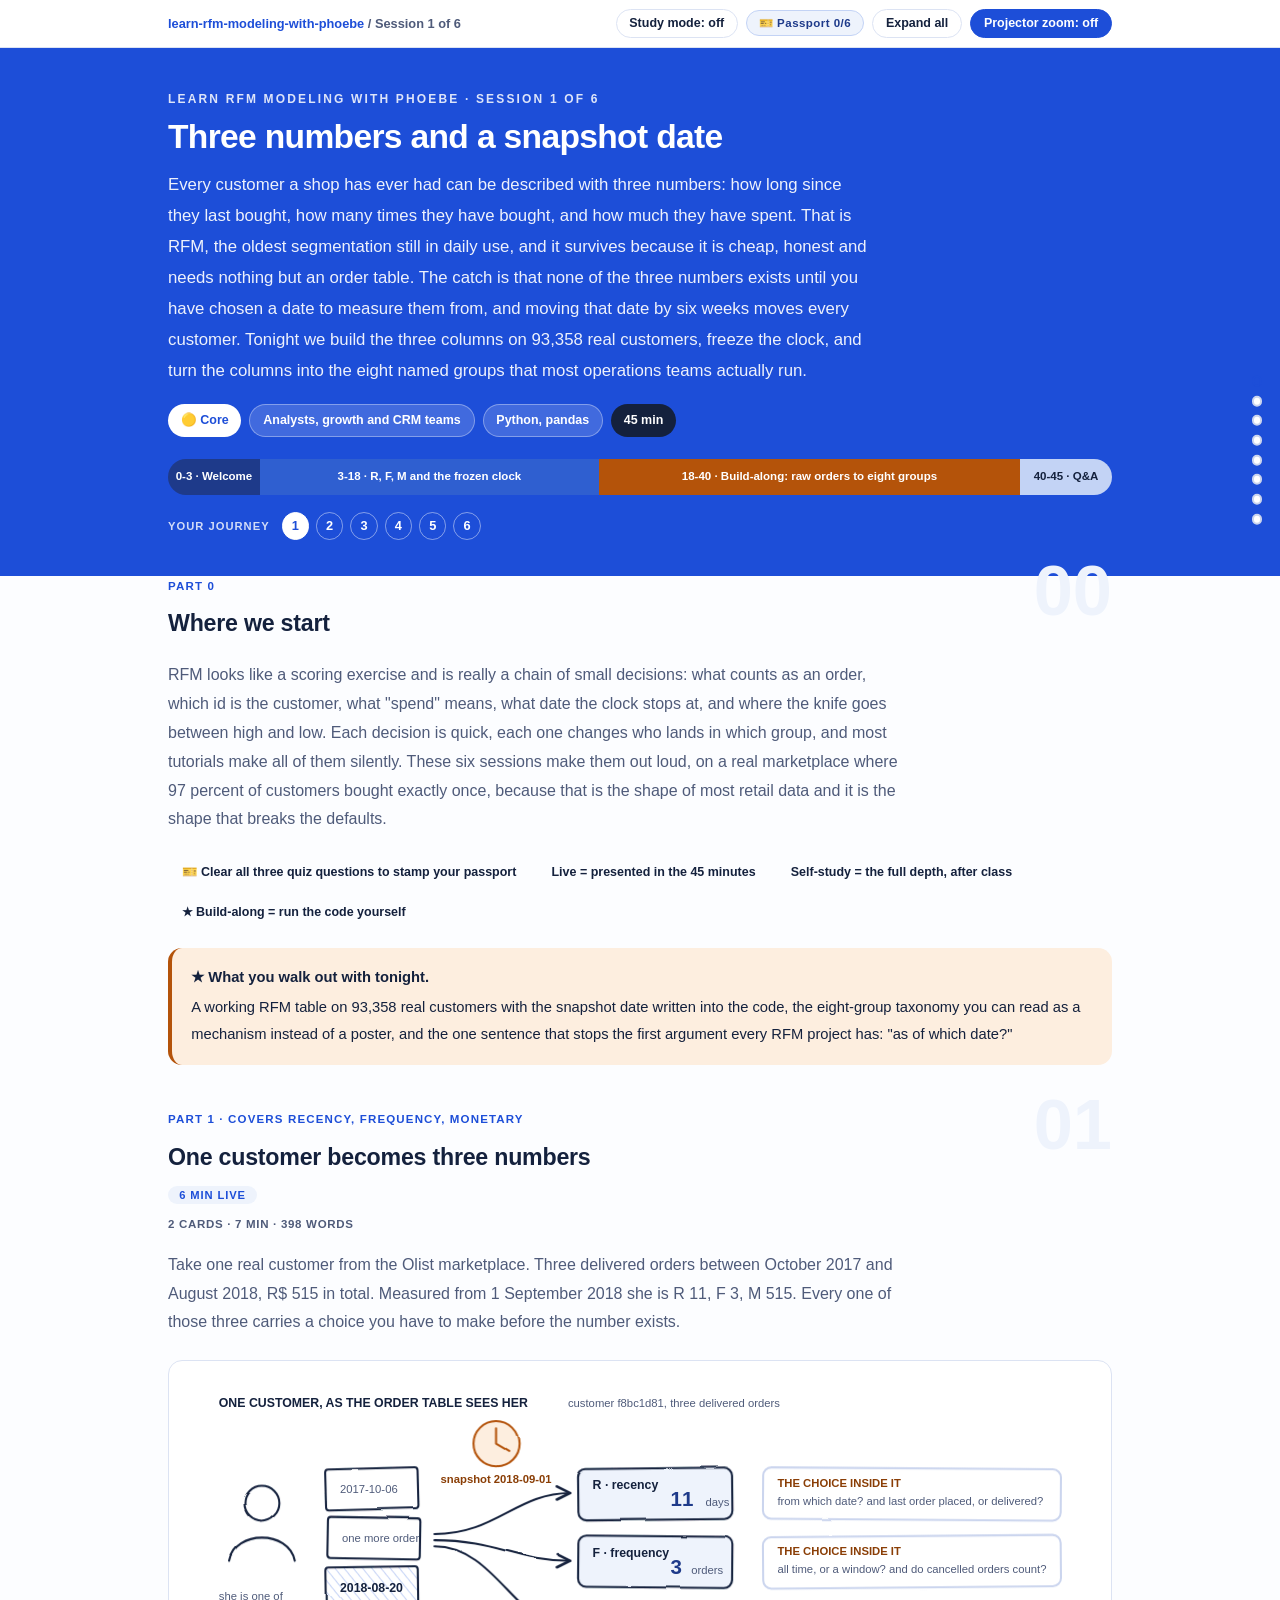
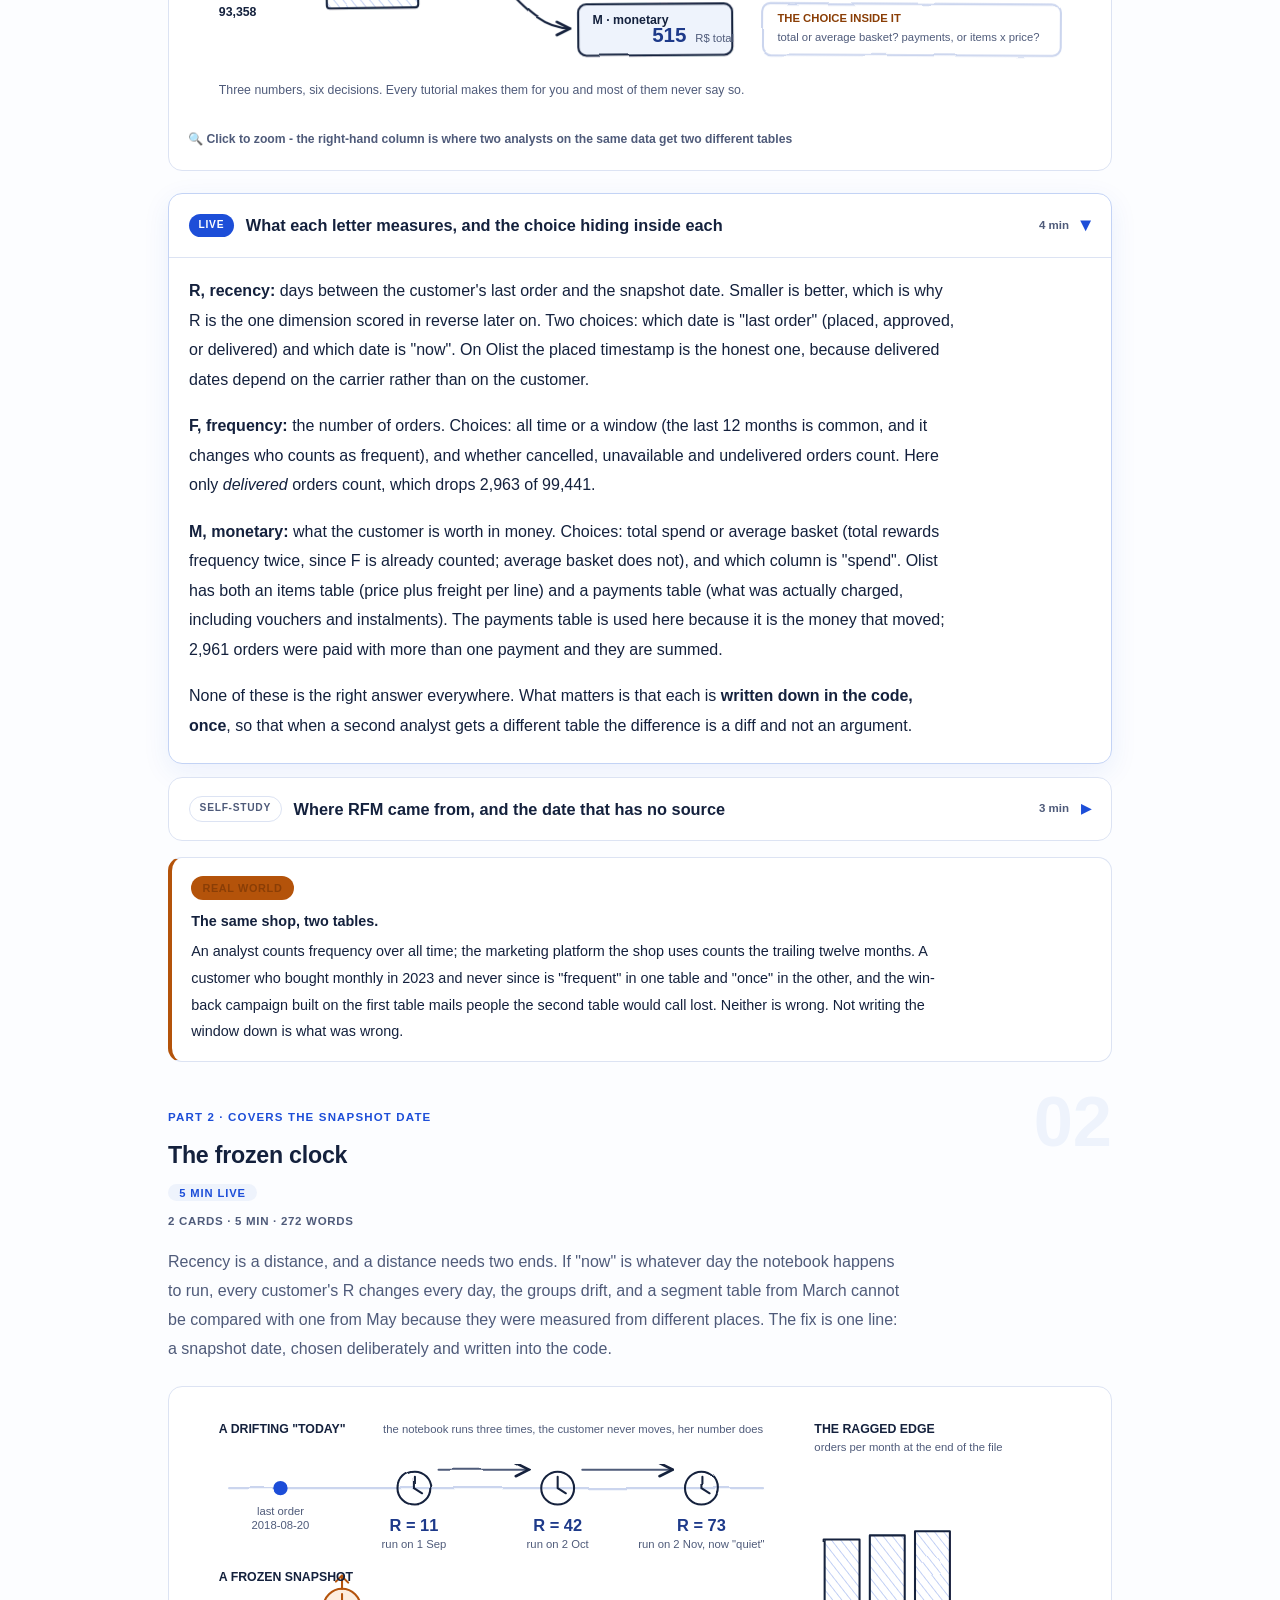
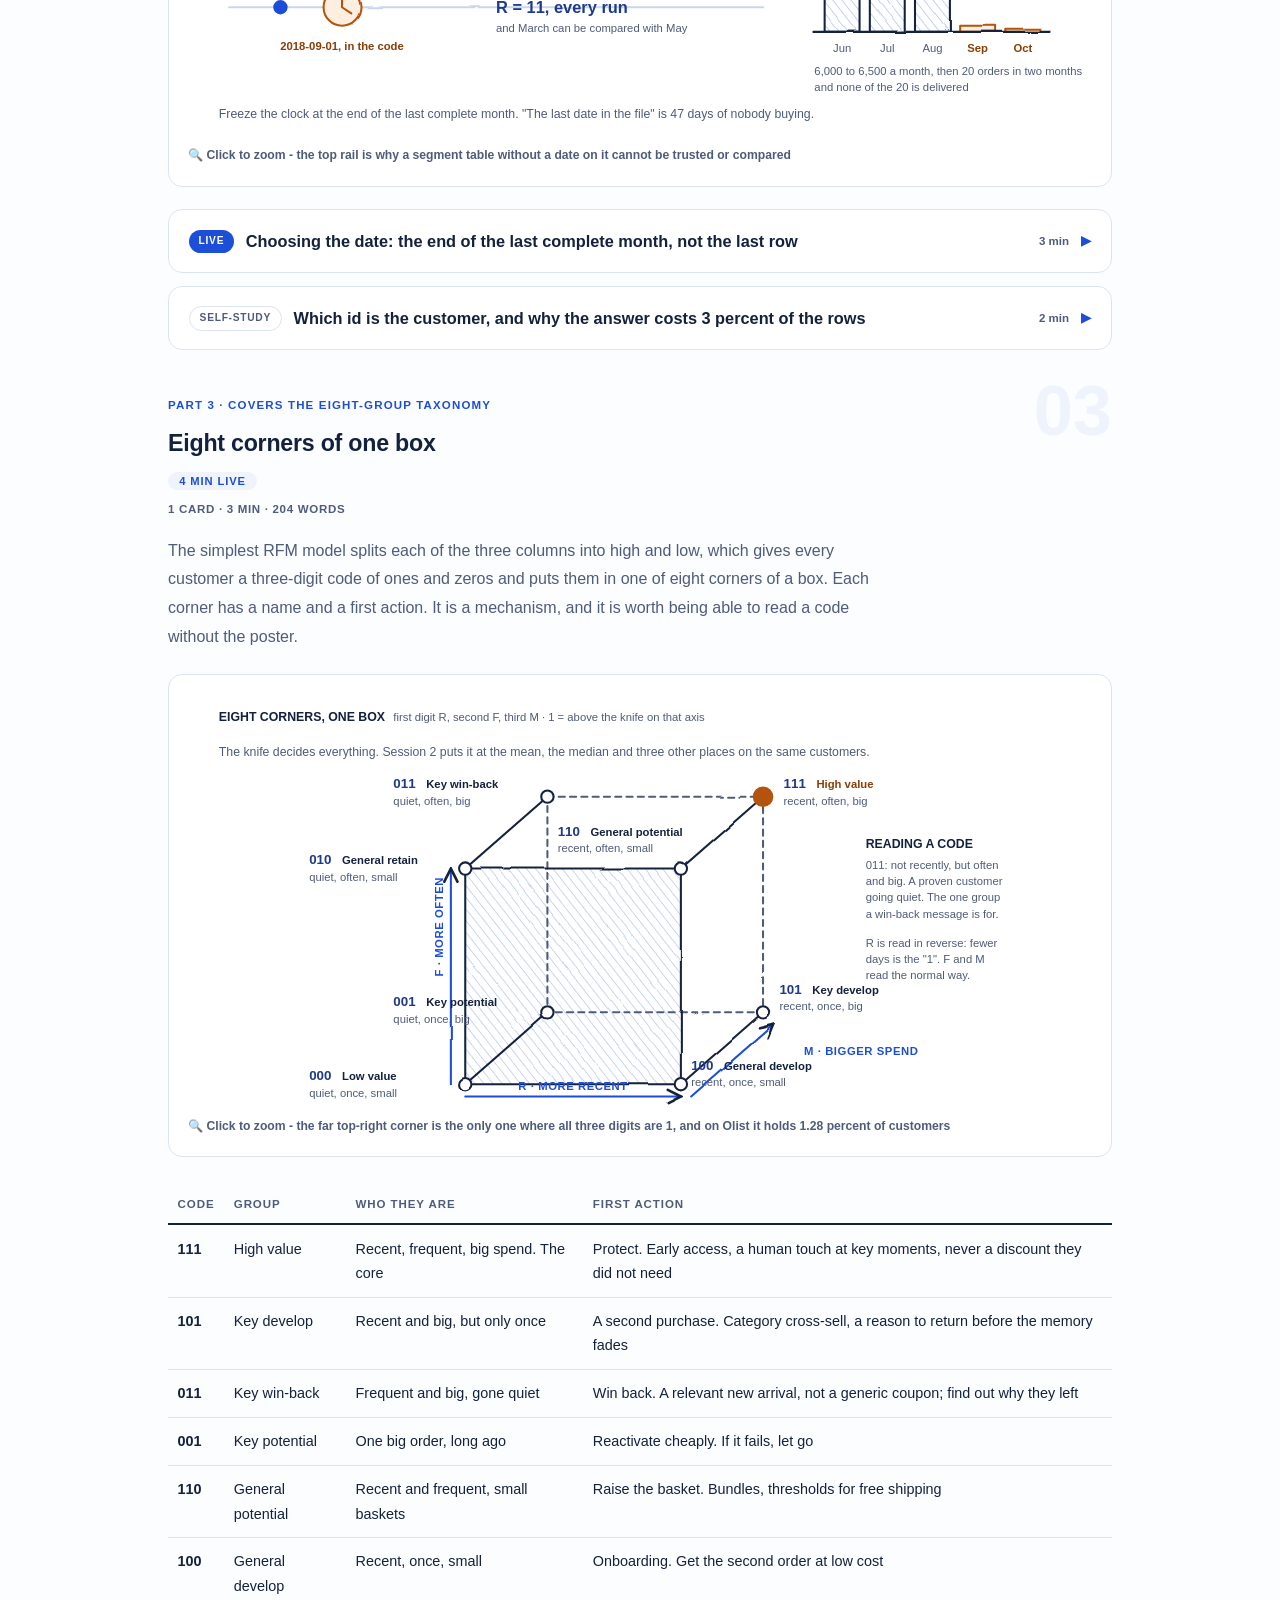
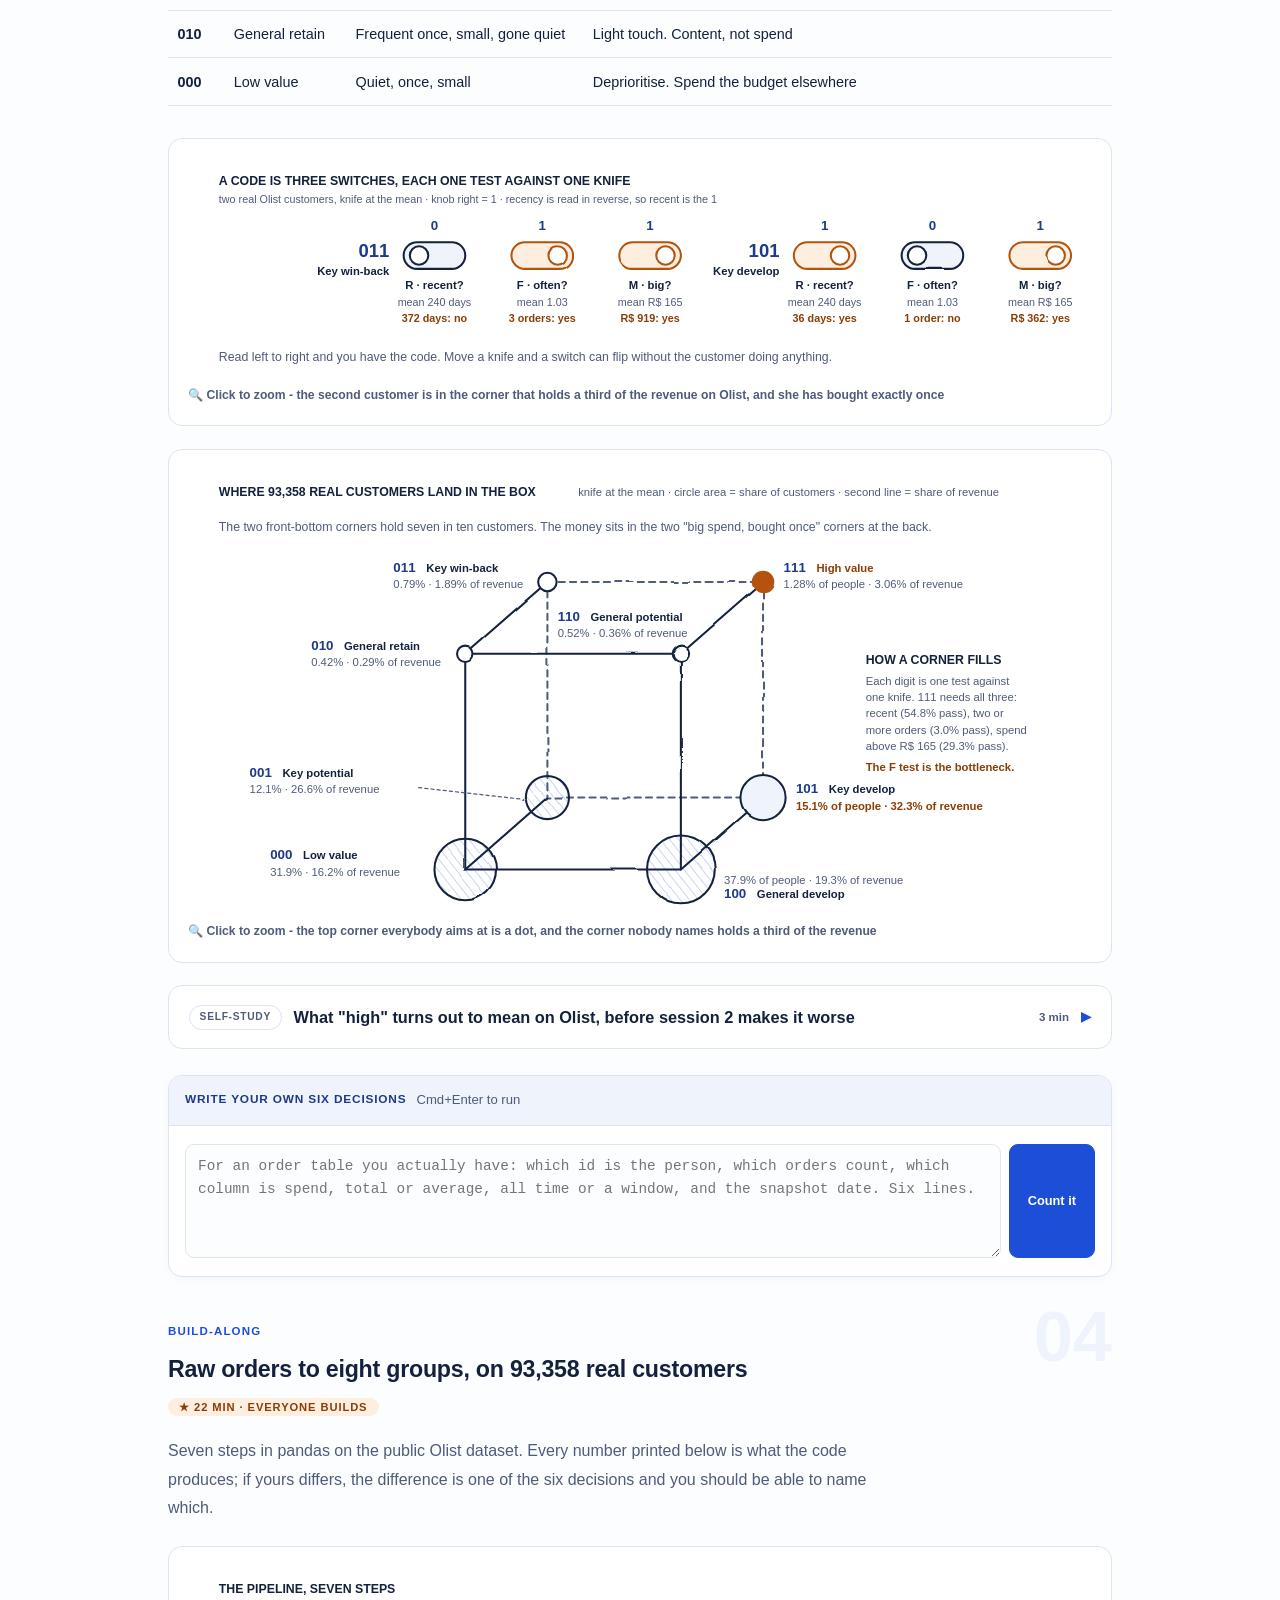
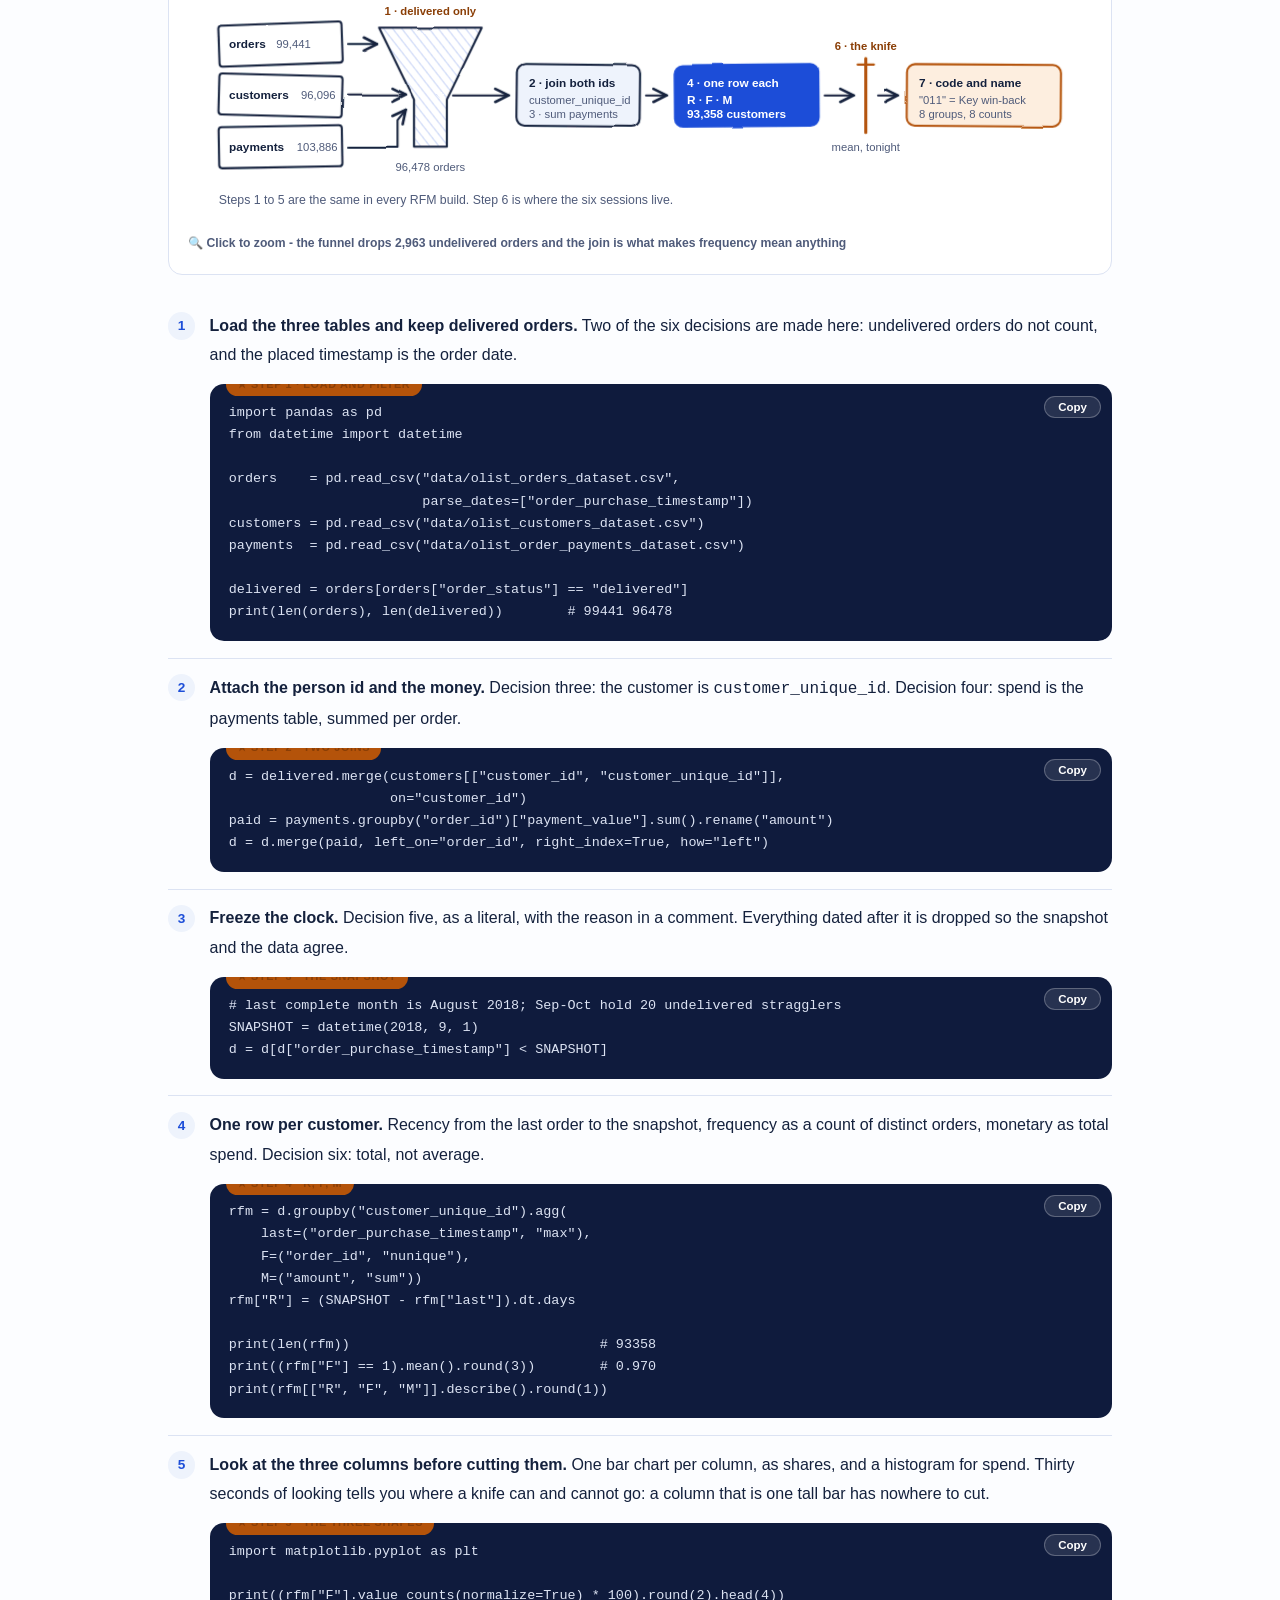
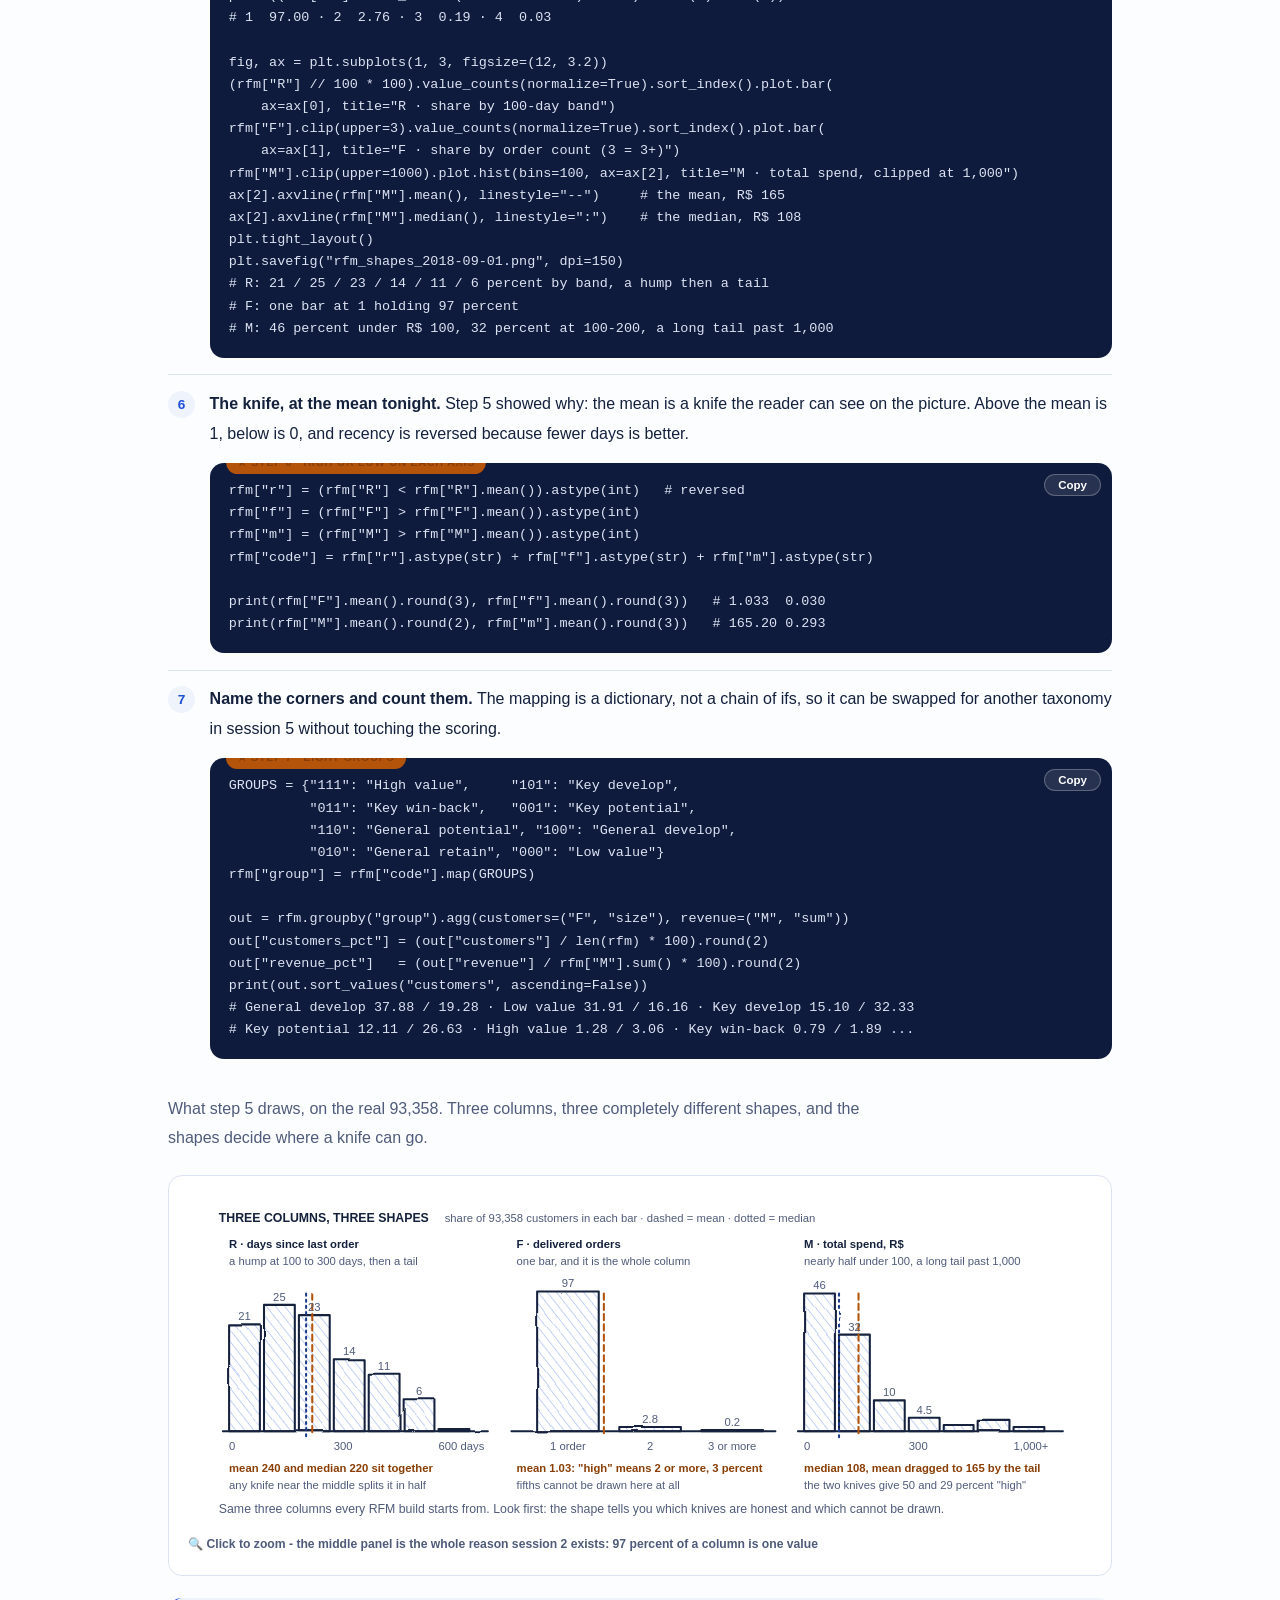
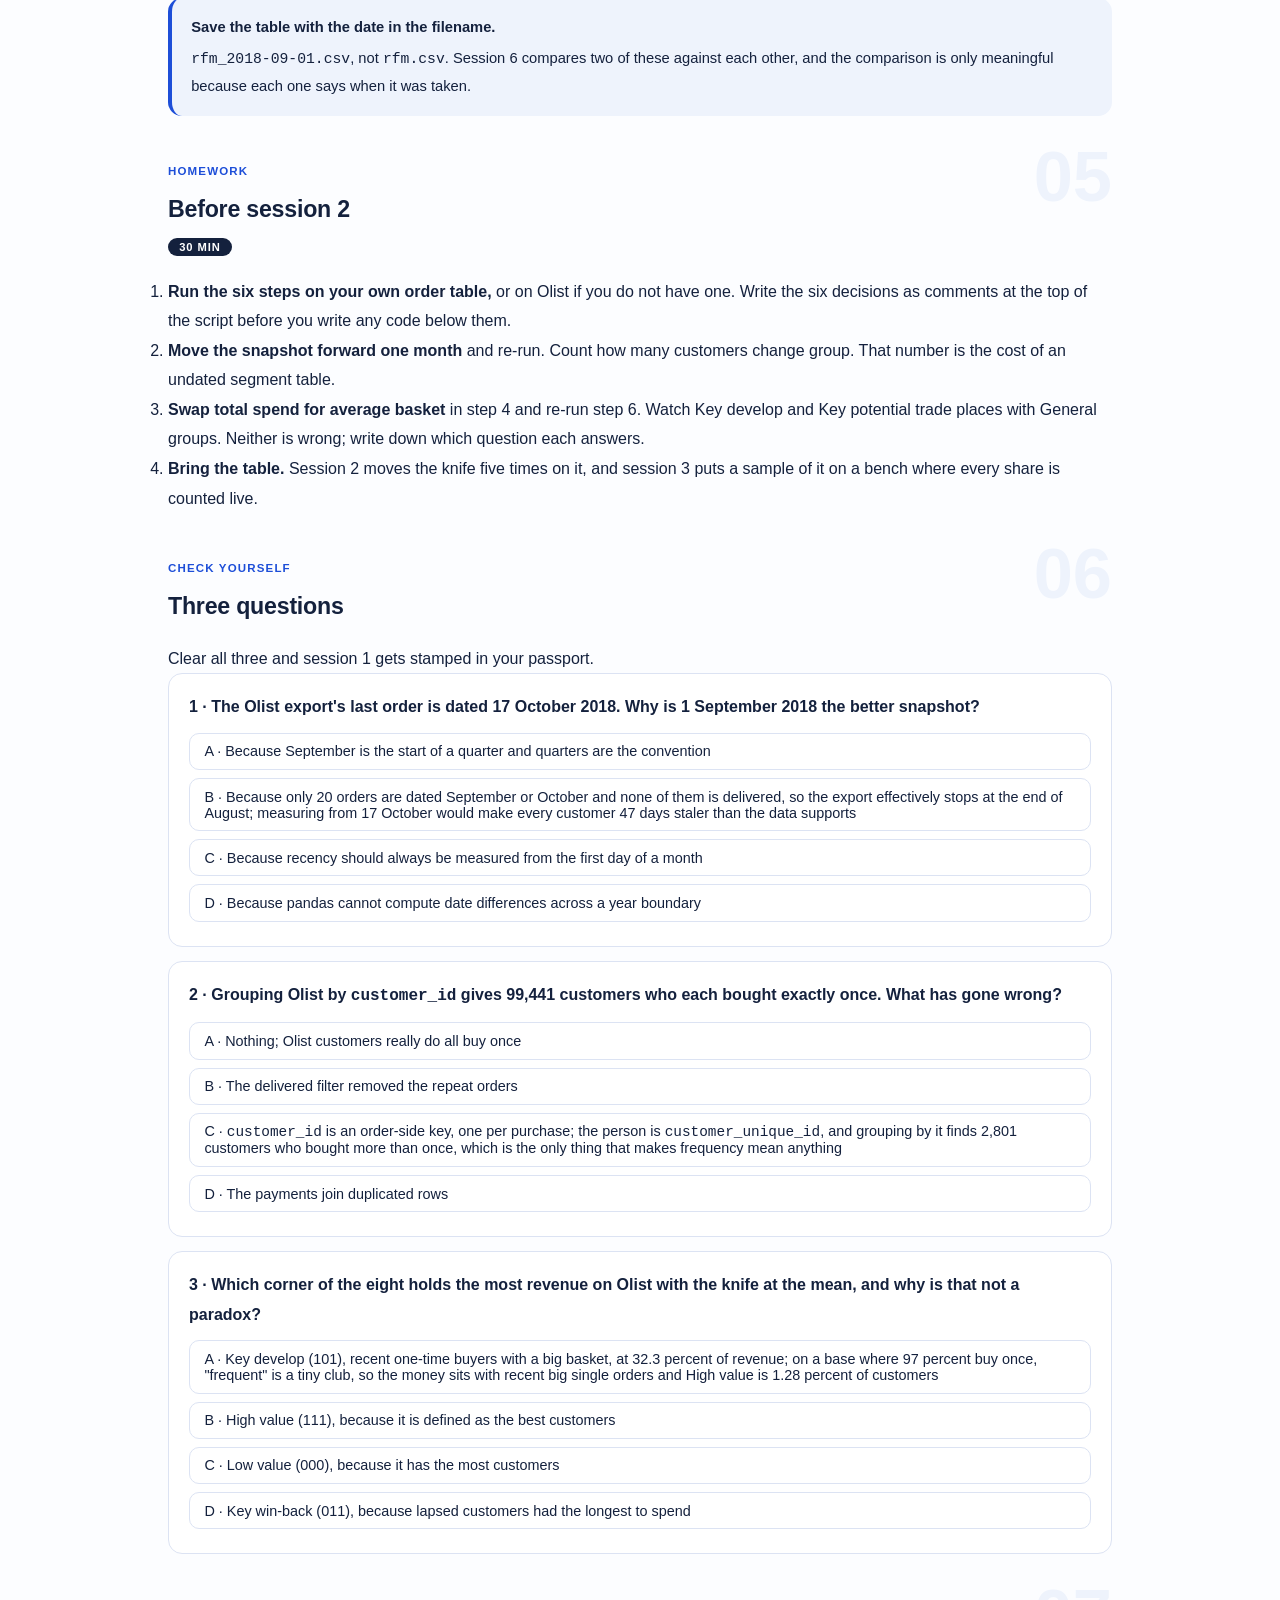
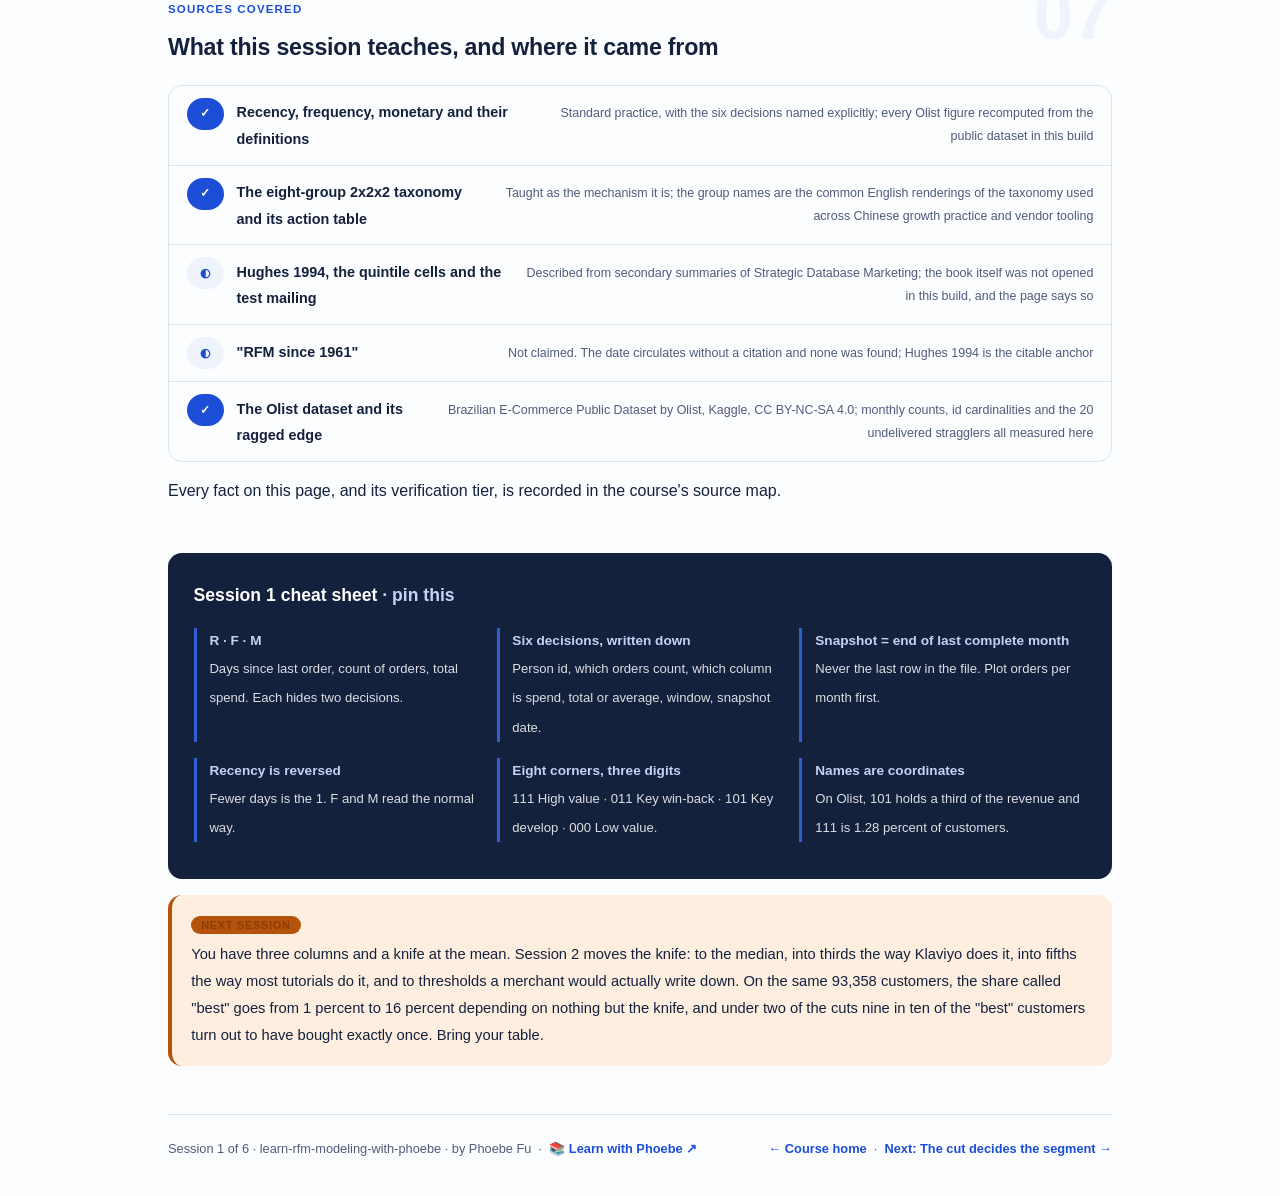
==== commit 82299810: "Layout: code boxes stack under step text; toolbar is one row Shared-template defect, live estate-wid" ====
--- a/courses/01-three-numbers-and-a-snapshot.html
+++ b/courses/01-three-numbers-and-a-snapshot.html
@@ -19,7 +19,7 @@
 <meta name="twitter:image" content="https://phoebefu6.github.io/learn-rfm-modeling-with-phoebe/assets/og-cover.png">
 <!-- social:end -->
 <title>Session 1 · Three numbers and a snapshot date - learn rfm modeling with phoebe</title>
-<link rel="stylesheet" href="../assets/style.css?v=3">
+<link rel="stylesheet" href="../assets/style.css?v=5">
 </head>
 <body>
 
--- a/assets/style.css
+++ b/assets/style.css
@@ -118,8 +118,9 @@
   border-bottom: 1px solid var(--hairline);
   padding: .55rem 0;
 }
-.toolbar .wrap { display: flex; align-items: center; gap: .6rem; }
-.toolbar .crumb { font-size: .8rem; color: var(--muted); font-weight: 600; margin-right: auto; }
+.toolbar .wrap { display: flex; align-items: center; gap: .5rem; flex-wrap: nowrap; }
+.toolbar .crumb { font-size: .8rem; color: var(--muted); font-weight: 600; margin-right: auto; min-width: 0; white-space: nowrap; overflow: hidden; text-overflow: ellipsis; }
+.toolbar .btn { white-space: nowrap; flex: none; padding: .38rem .8rem; font-size: .78rem; line-height: 1.2; }
 .toolbar .crumb a { color: var(--indigo); text-decoration: none; }
 .btn {
   border: 1px solid var(--hairline);
@@ -319,11 +320,15 @@
 /* ---------- demo steps ---------- */
 .steps { counter-reset: step; margin: .6rem 0 1rem; }
 .step {
-  display: flex;
-  gap: .9rem;
+  display: grid;
+  grid-template-columns: max-content minmax(0, 1fr);
+  column-gap: .9rem;
+  row-gap: .2rem;
   padding: .85rem 0;
   border-bottom: .5px solid var(--hairline);
 }
+.step > * { grid-column: 2; min-width: 0; }
+.step > .prompt-box { margin: .8rem 0 .4rem; }
 .step:last-child { border-bottom: none; }
 .step::before {
   counter-increment: step;
@@ -832,7 +837,10 @@
   /* 44px tap targets */
   details.card summary { min-height: 44px; }
   .qopt { min-height: 44px; display: flex; align-items: center; padding: .7rem .9rem; }
-  .toolbar .btn, .pagefoot a { min-height: 44px; display: inline-flex; align-items: center; }
+  .toolbar .btn, .pagefoot a { min-height: 44px; display: inline-flex; align-items: center; justify-content: center; }
+  .toolbar .crumb, .toolbar #zoom-toggle { display: none; }
+  .toolbar .btn { flex: 1 1 0; padding: .3rem .4rem; font-size: .72rem; }
+  table.clean { display: block; overflow-x: auto; -webkit-overflow-scrolling: touch; }
 }
 
 @media (max-width: 640px) {
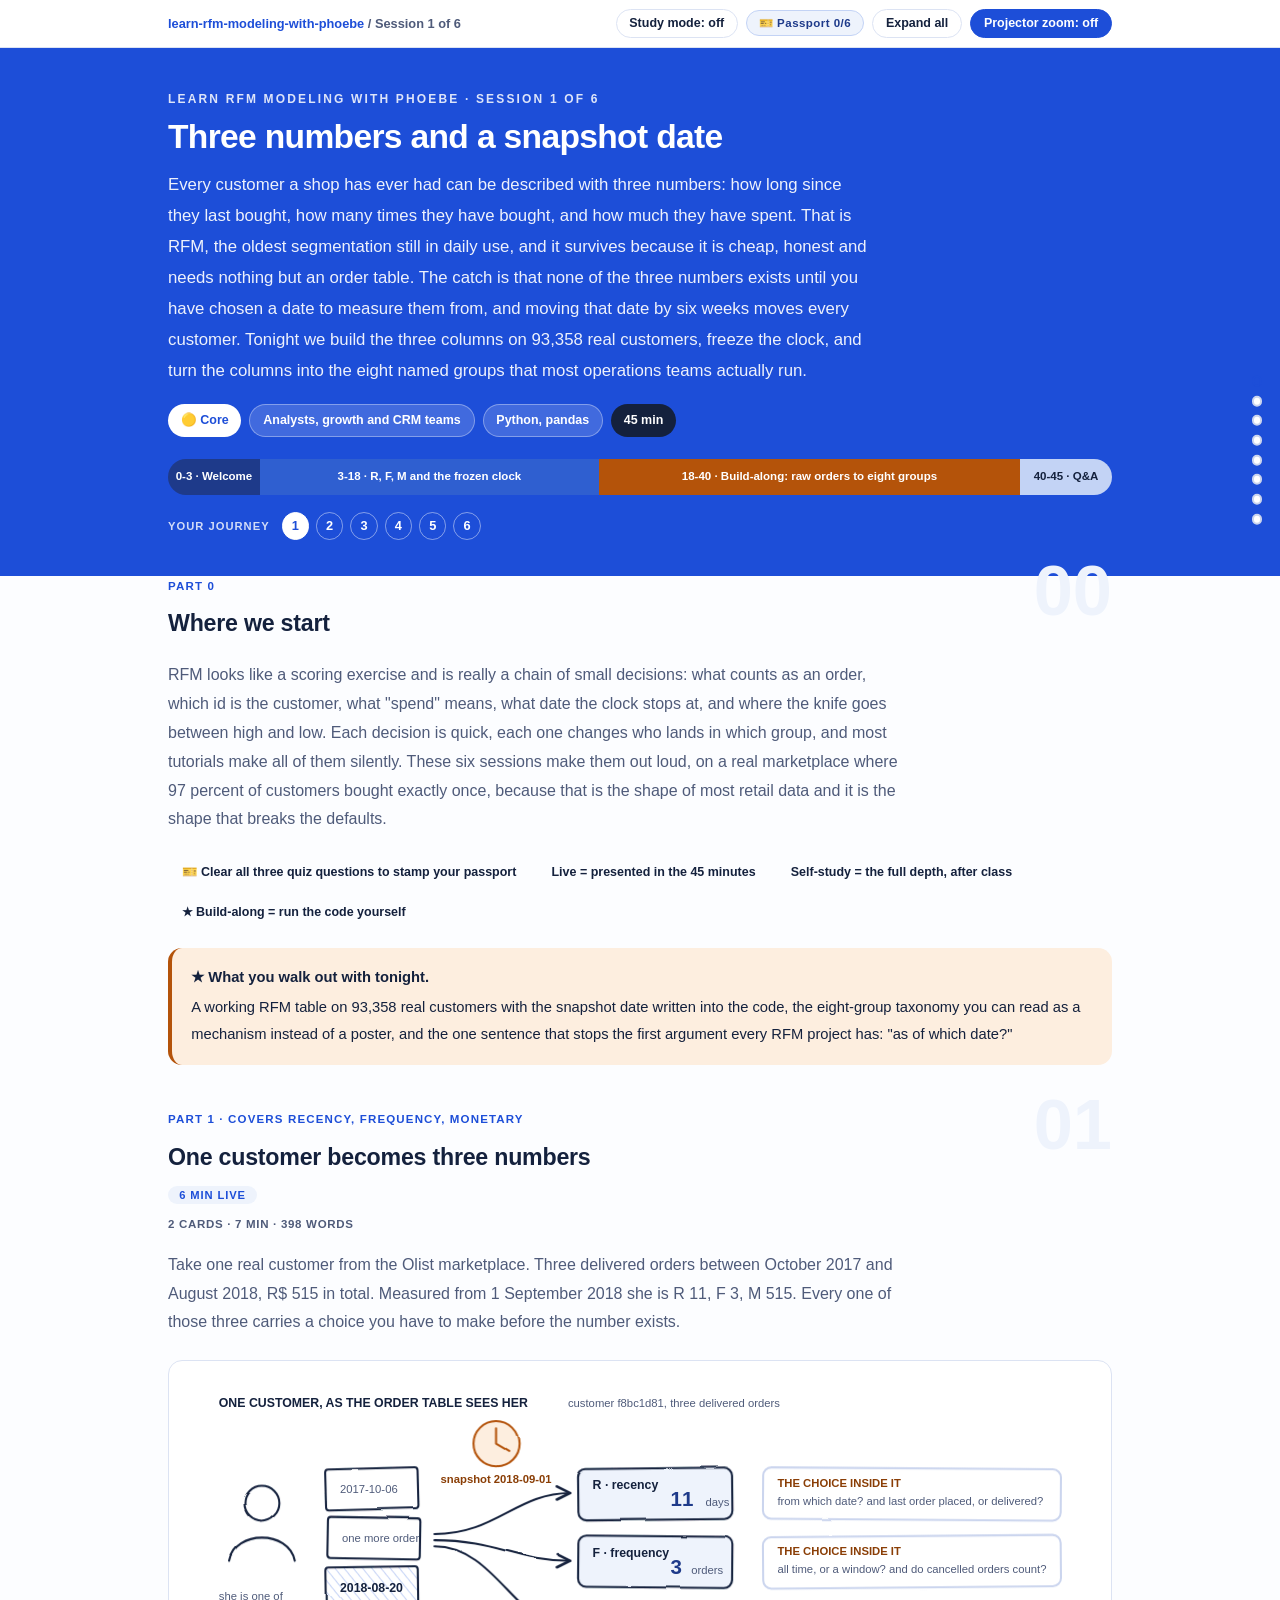
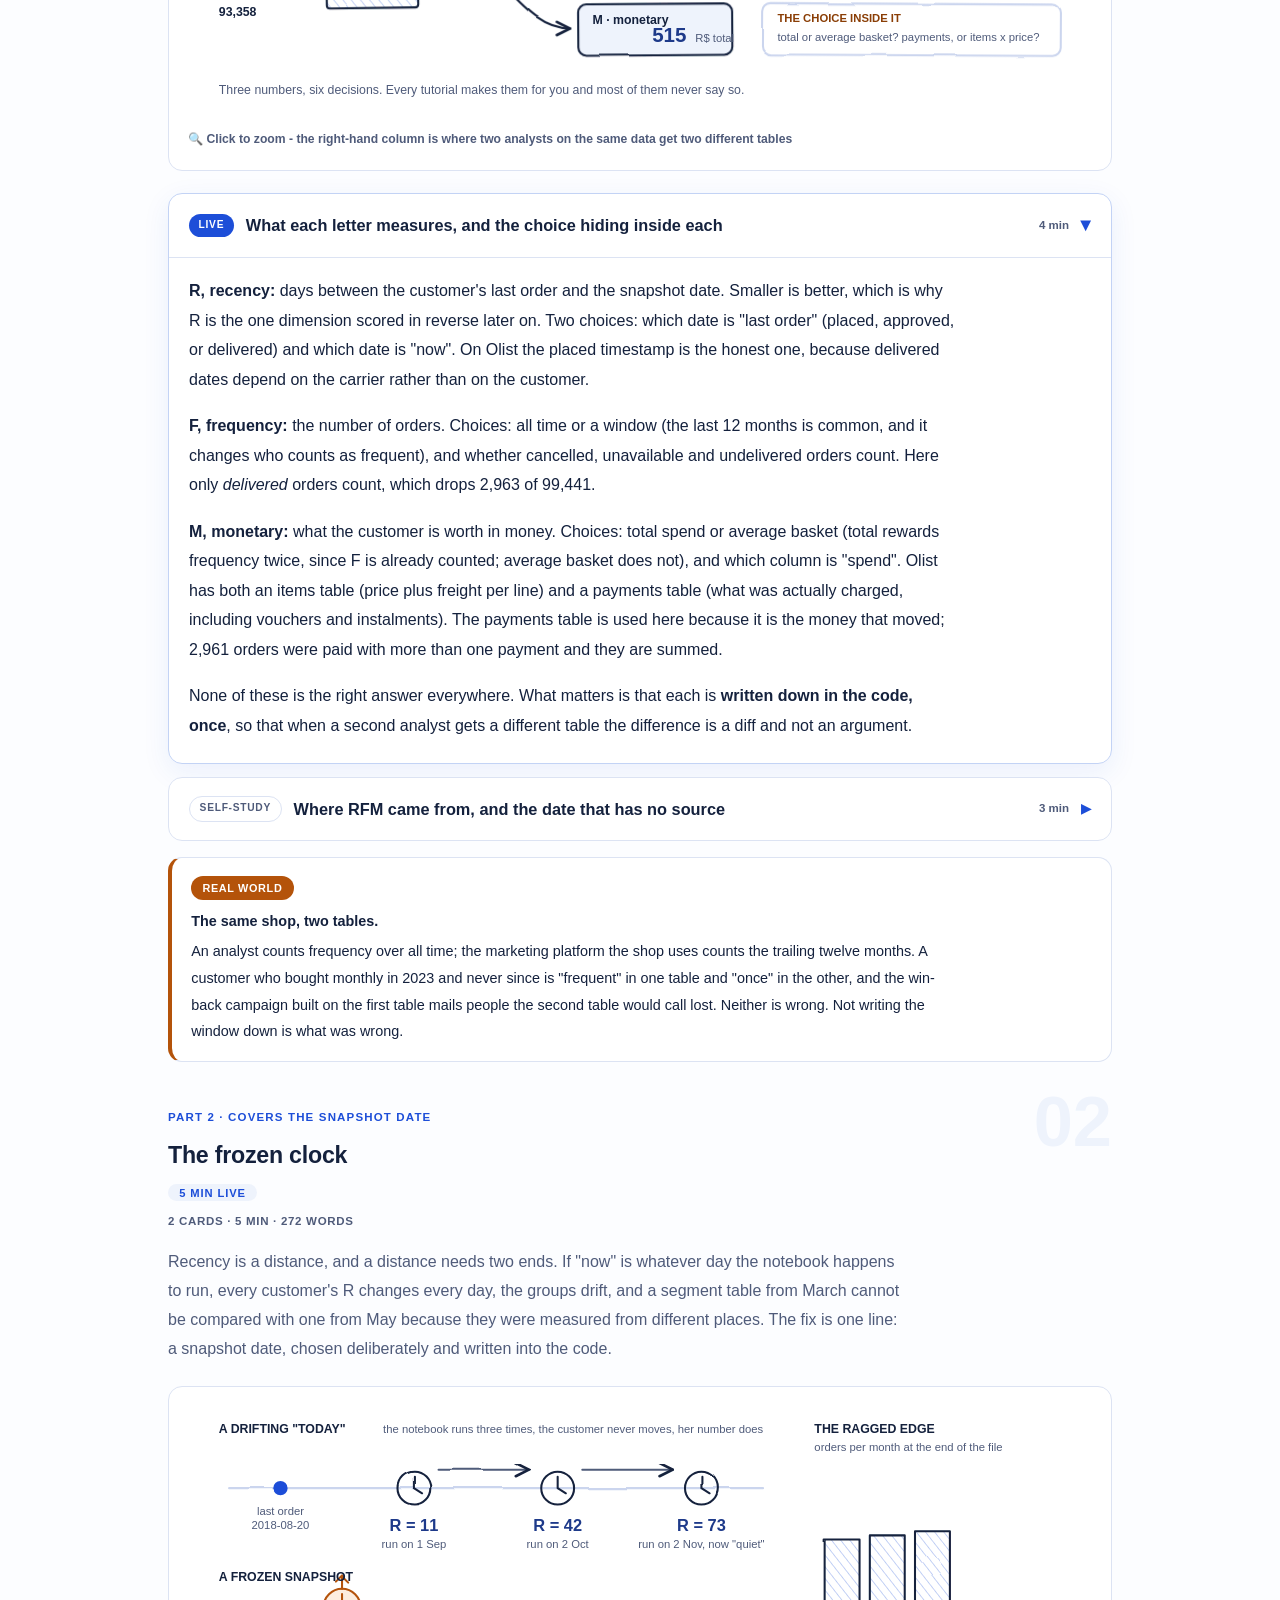
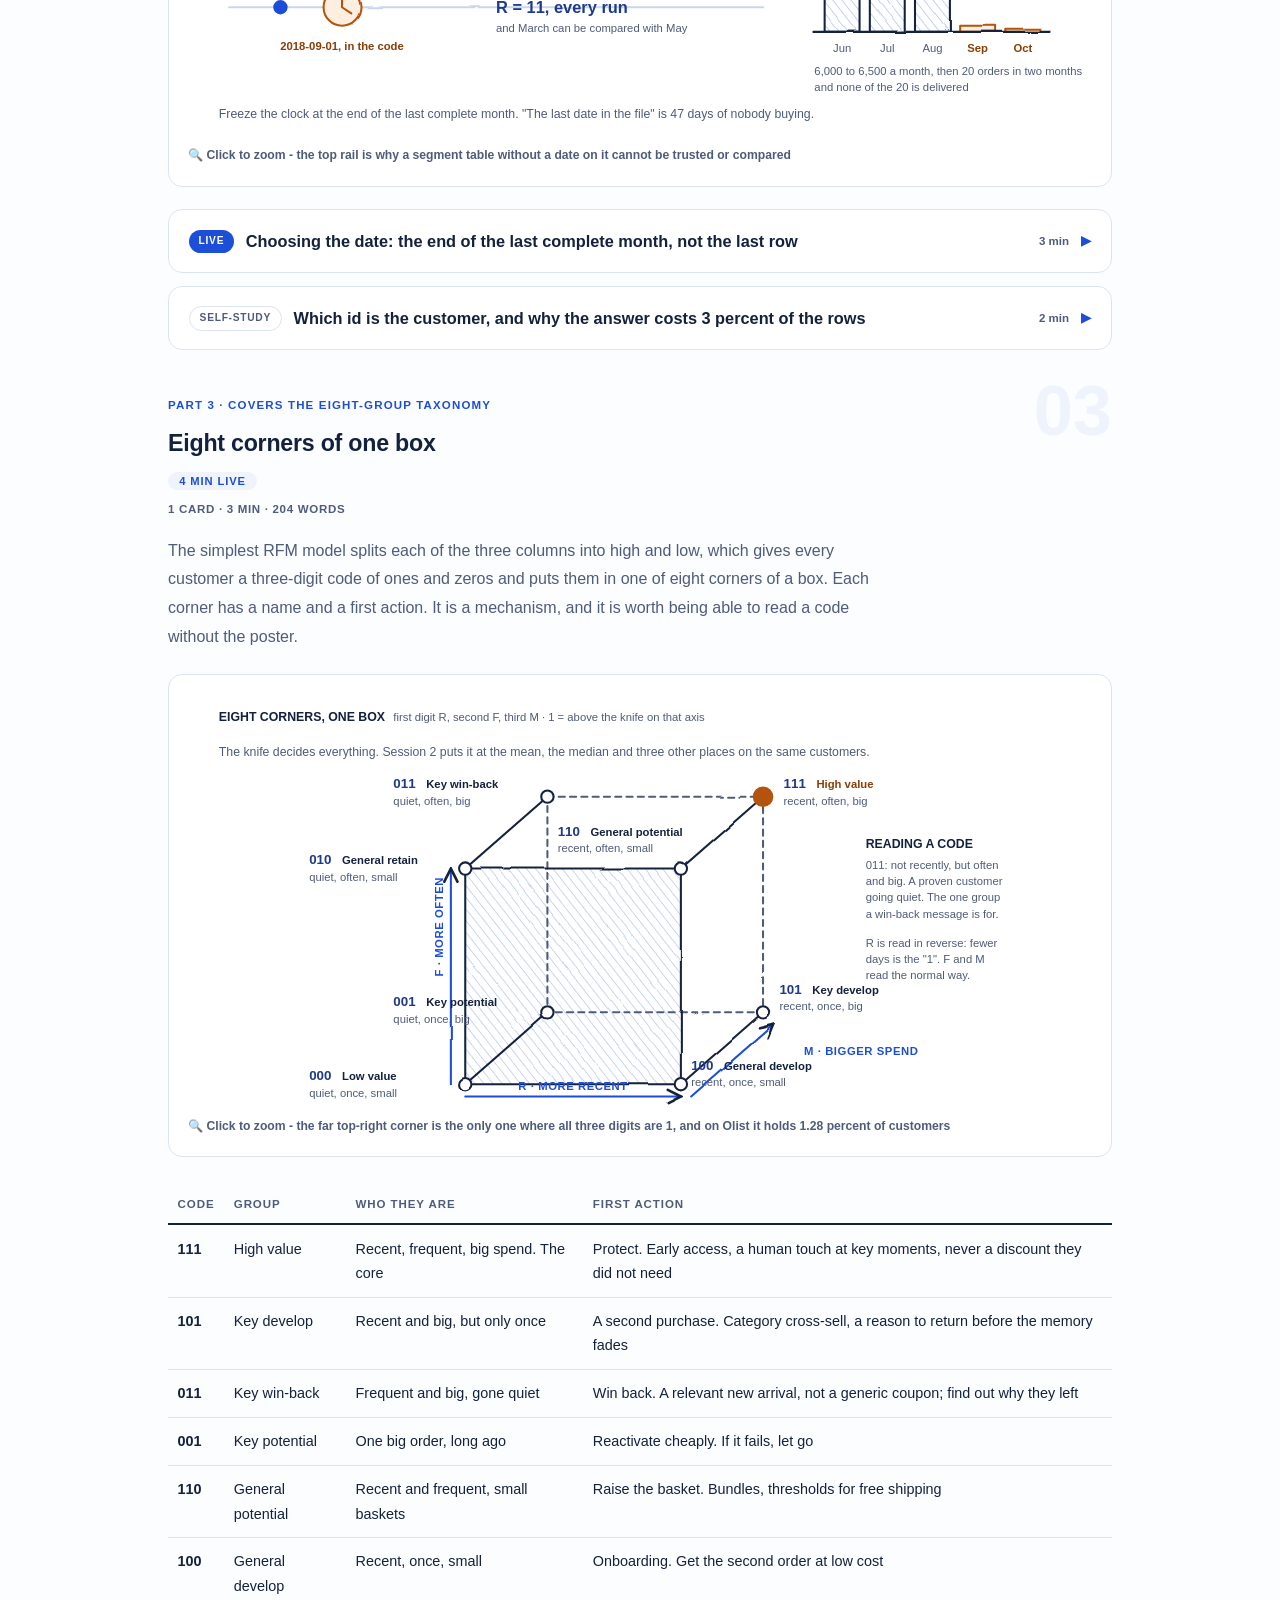
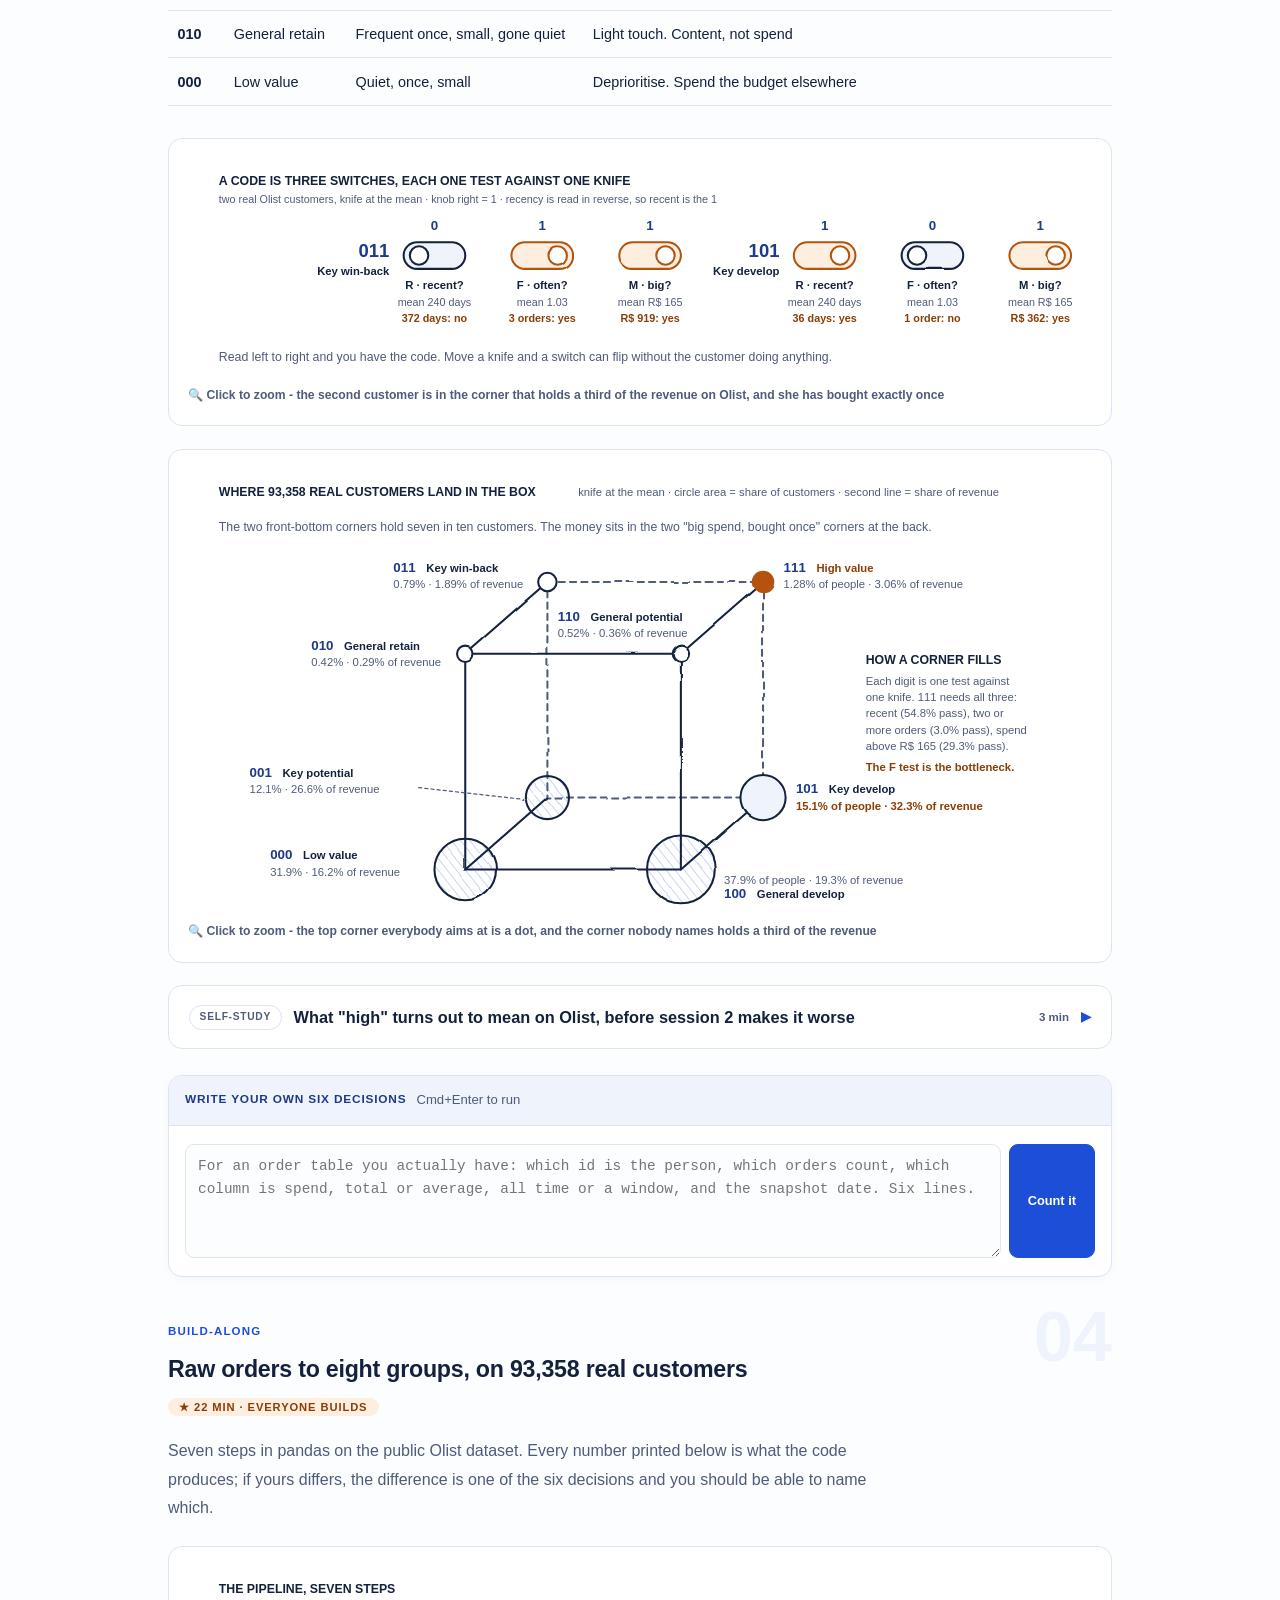
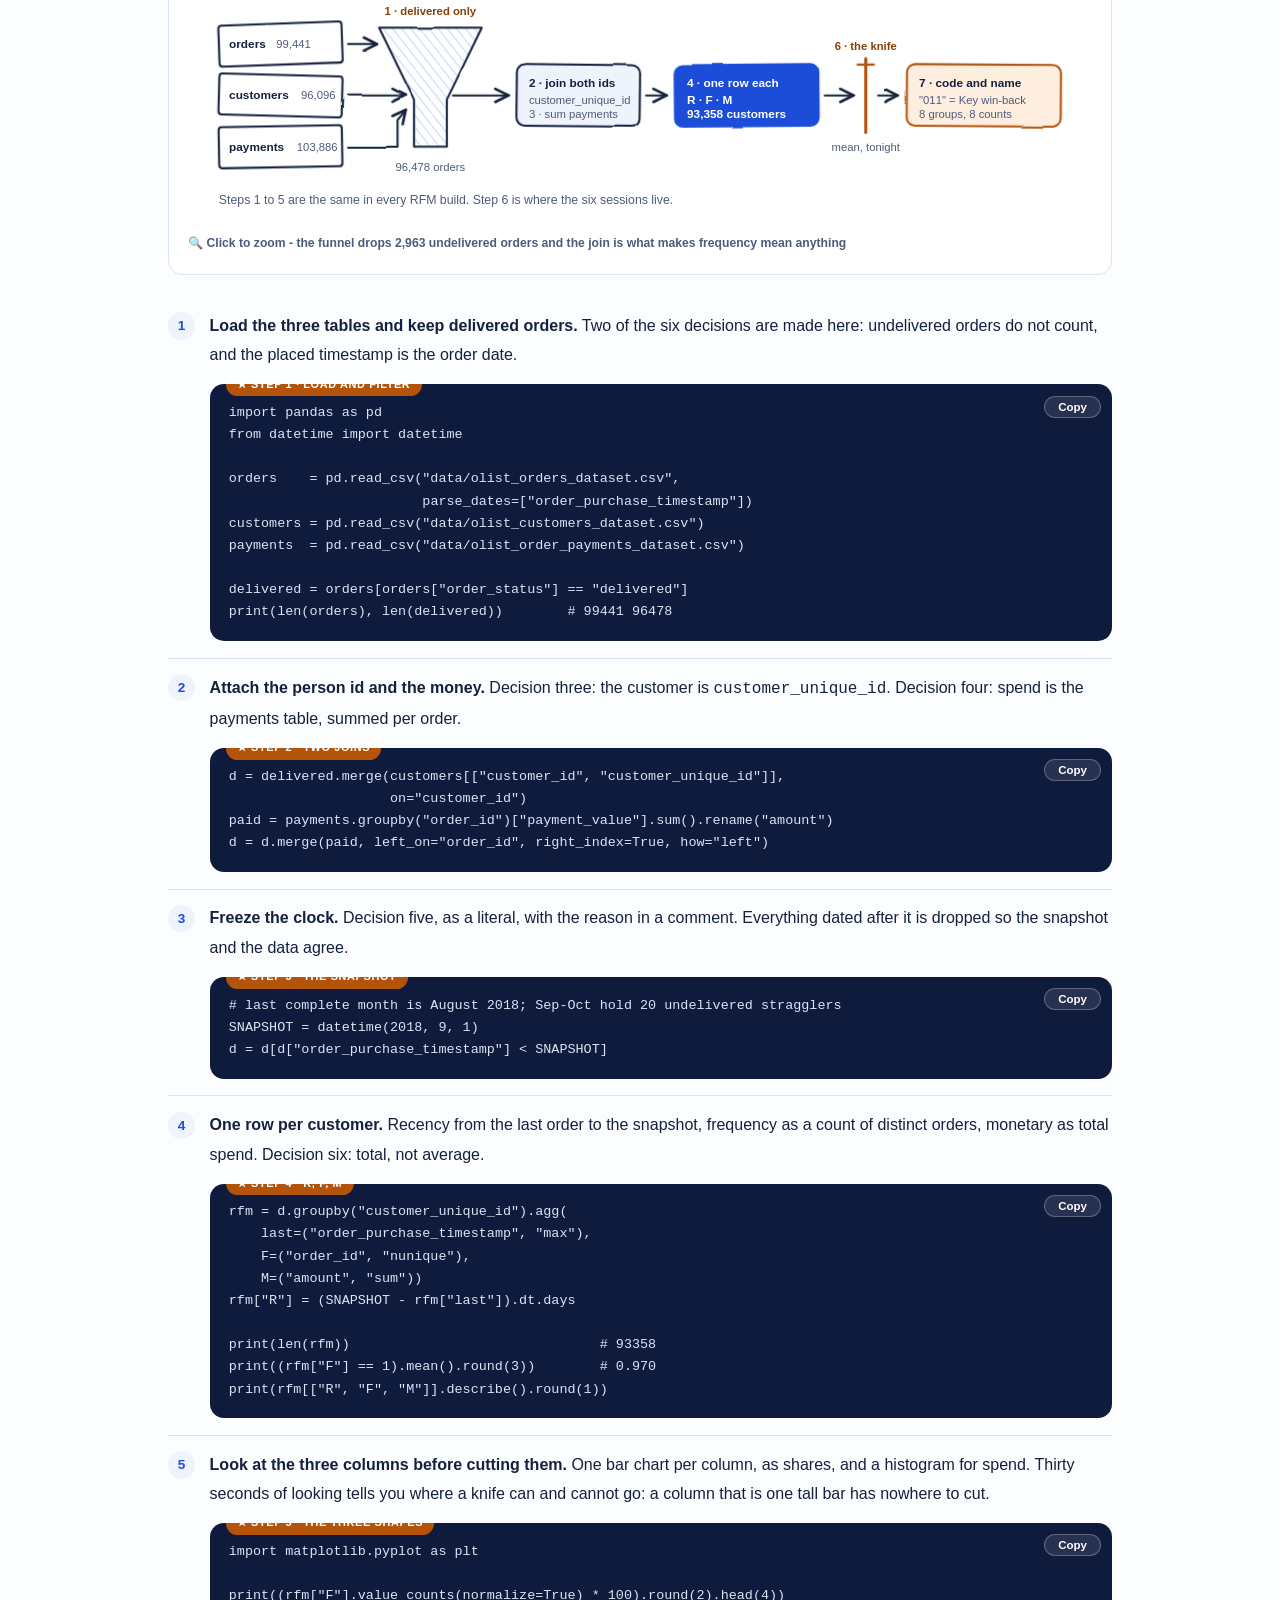
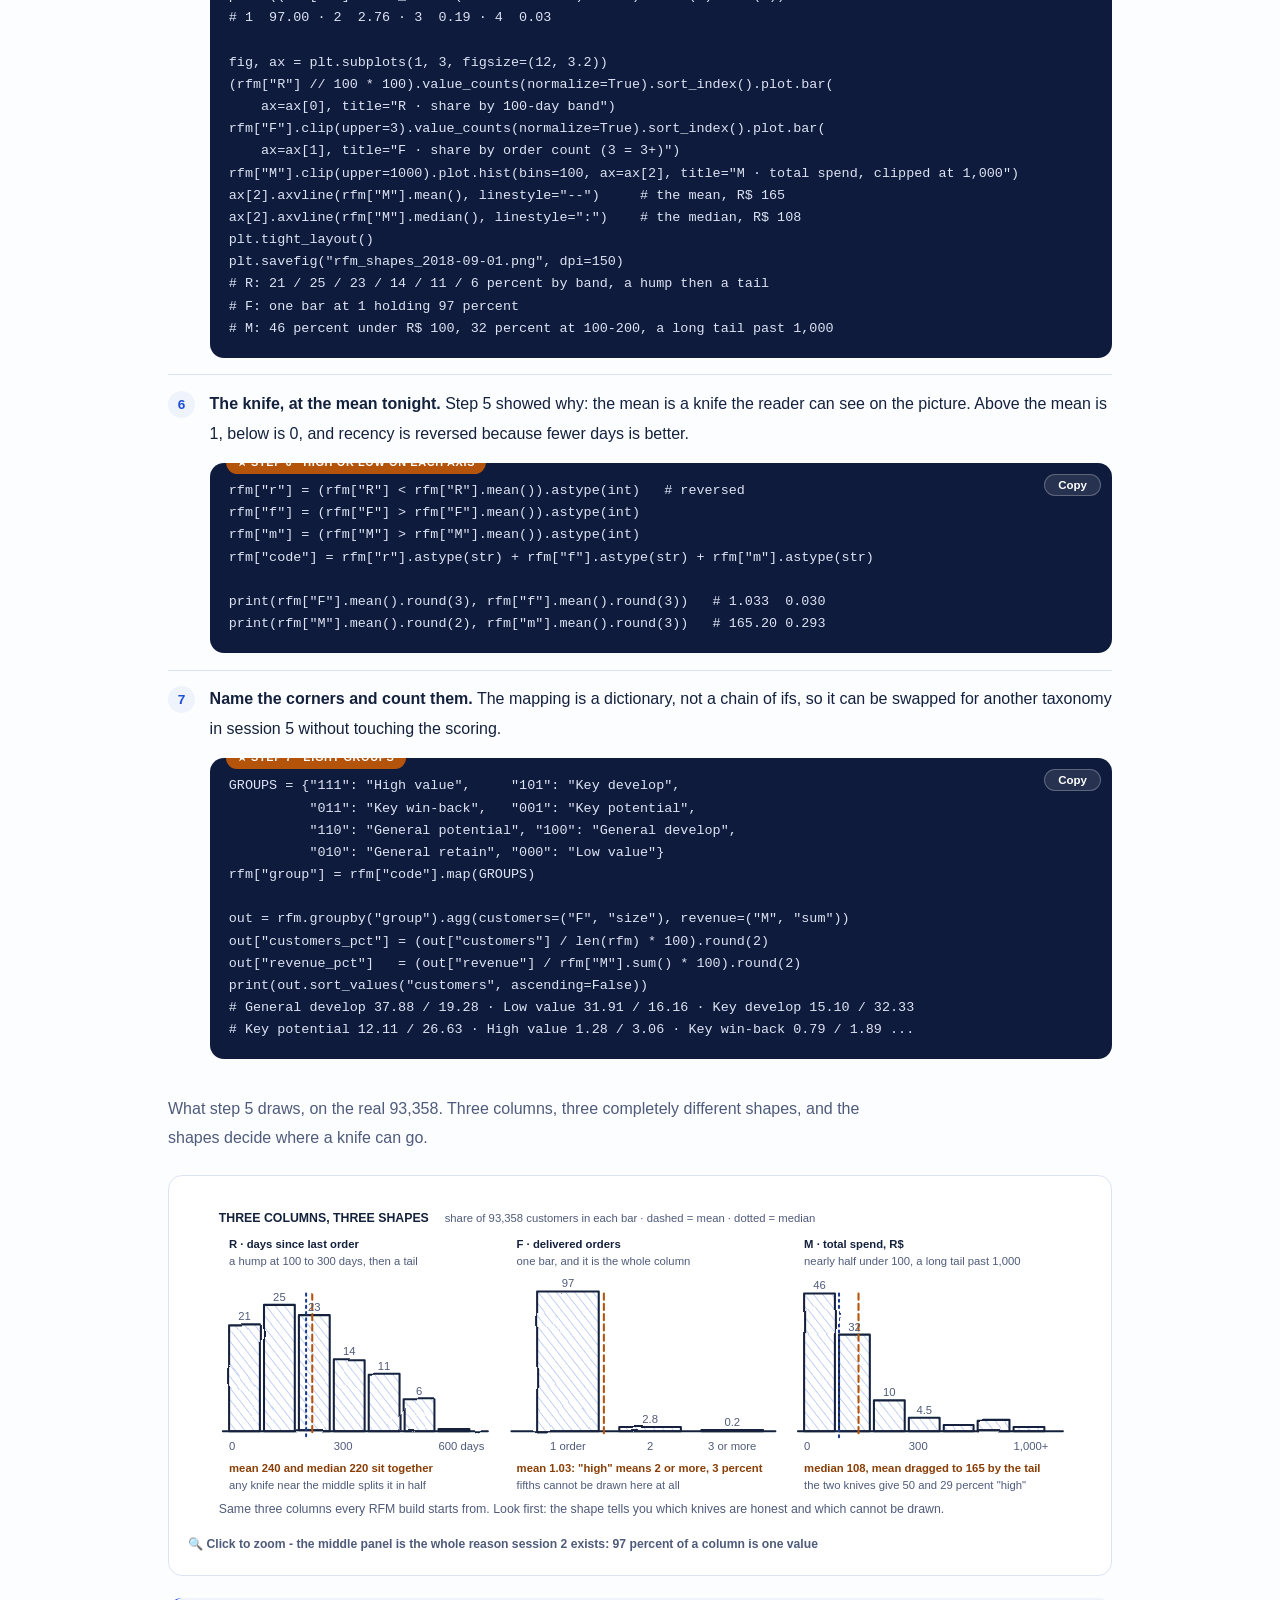
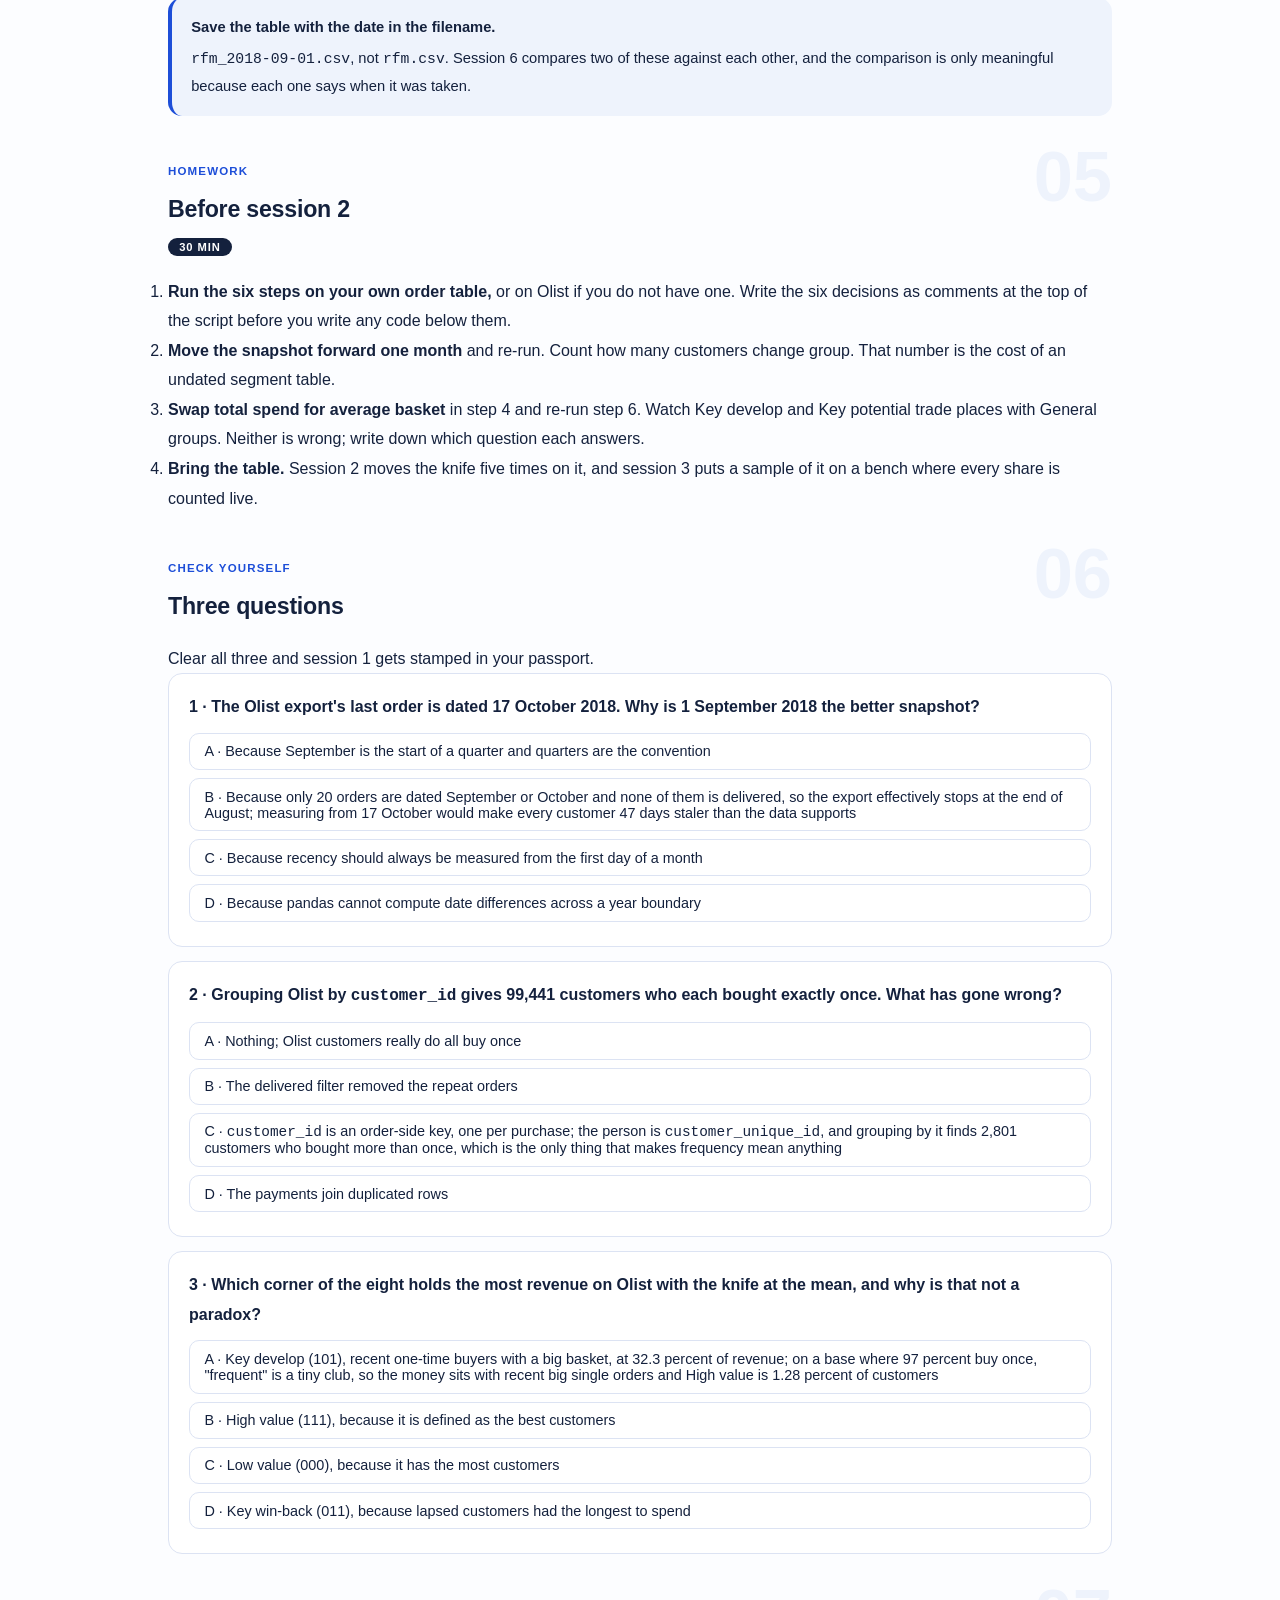
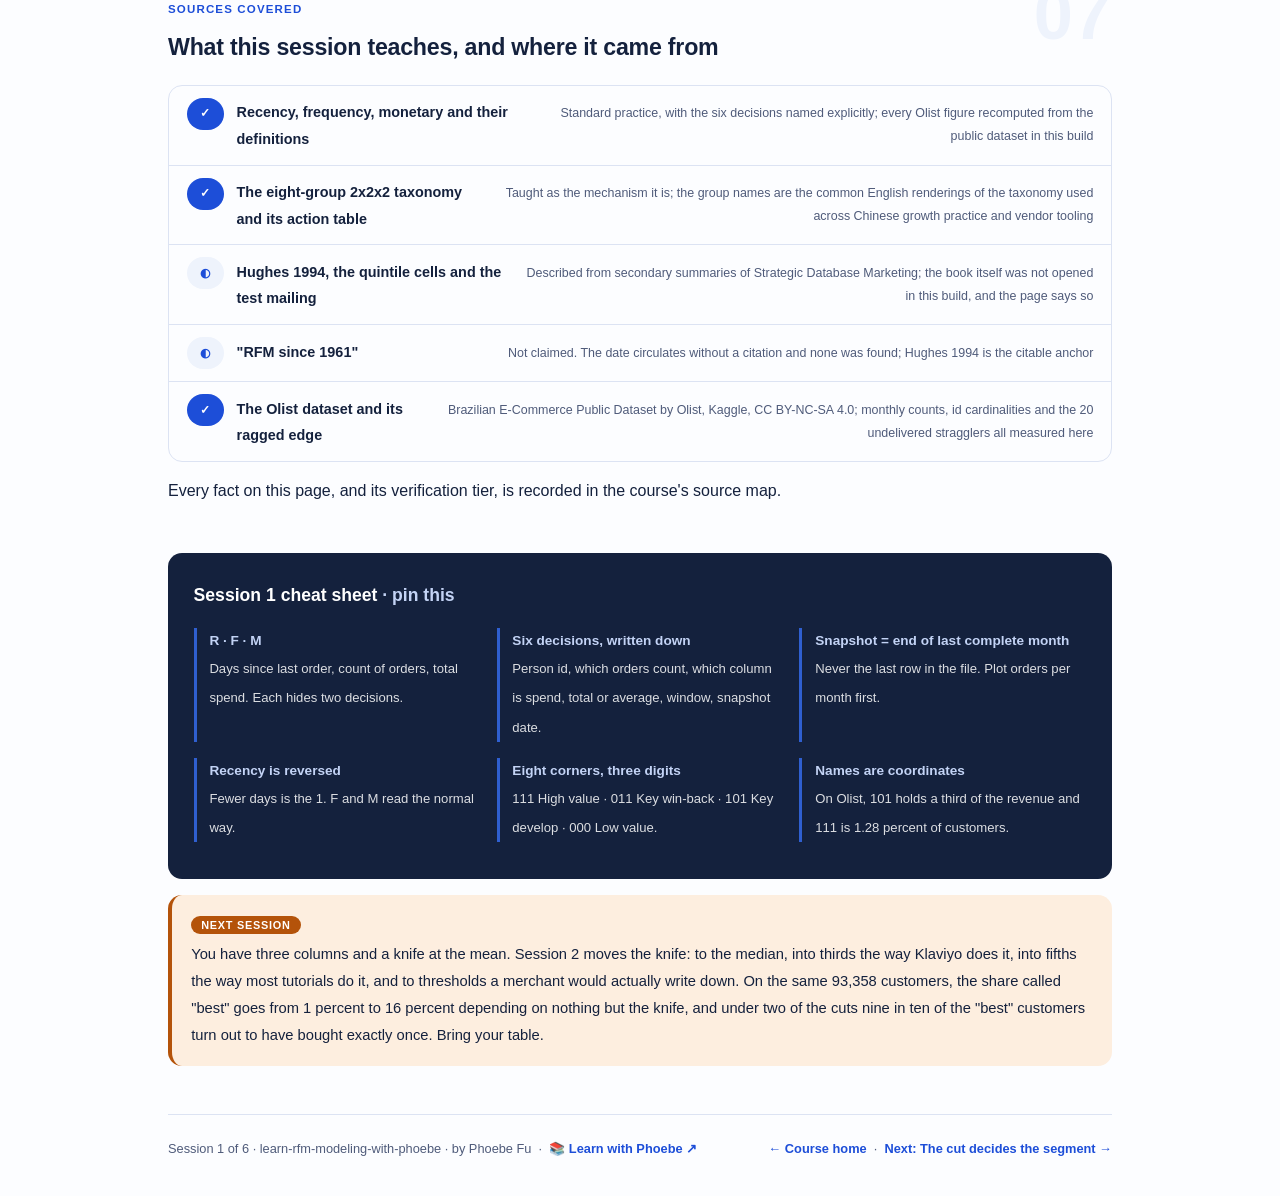
==== commit ba896ea6: "Fix unreadable pills and labels: white text on the amber fill The "Real world" pill, build-along ste" ====
--- a/courses/01-three-numbers-and-a-snapshot.html
+++ b/courses/01-three-numbers-and-a-snapshot.html
@@ -19,7 +19,7 @@
 <meta name="twitter:image" content="https://phoebefu6.github.io/learn-rfm-modeling-with-phoebe/assets/og-cover.png">
 <!-- social:end -->
 <title>Session 1 · Three numbers and a snapshot date - learn rfm modeling with phoebe</title>
-<link rel="stylesheet" href="../assets/style.css?v=5">
+<link rel="stylesheet" href="../assets/style.css?v=6">
 </head>
 <body>
 
--- a/assets/style.css
+++ b/assets/style.css
@@ -240,7 +240,7 @@
 .pill.solid { background: var(--indigo); color: #fff; }
 .pill.light { background: var(--indigo-50); color: var(--indigo); }
 .pill.inkpill { background: var(--ink); color: #fff; }
-.pill.amber, .pill.peach { background: var(--amber); color: var(--amber-ink); }
+.pill.amber, .pill.peach { background: var(--amber); color: #fff; }
 .pill.bare { color: var(--faint); }
 
 /* ---------- 4D grid ---------- */
@@ -298,7 +298,7 @@
   padding: .15rem .7rem;
 }
 .prompt-box.bad .label { background: var(--faint); color: var(--ink); }
-.prompt-box.good .label { background: var(--amber); color: var(--amber-ink); }
+.prompt-box.good .label { background: var(--amber); color: #fff; }
 .copy-btn {
   position: absolute;
   top: .7rem;
@@ -315,7 +315,7 @@
   transition: background .15s ease;
 }
 .copy-btn:hover { background: rgba(255,255,255,.22); }
-.copy-btn.copied { background: var(--amber); border-color: var(--amber); color: var(--amber-ink); }
+.copy-btn.copied { background: var(--amber); border-color: var(--amber); color: #fff; }
 
 /* ---------- demo steps ---------- */
 .steps { counter-reset: step; margin: .6rem 0 1rem; }
@@ -372,7 +372,7 @@
 .callout.example .ex-pill {
   display: inline-block;
   background: var(--amber);
-  color: var(--amber-ink);
+  color: #fff;
   border-radius: 999px;
   padding: .15rem .7rem;
   font-size: .68rem;
@@ -714,7 +714,7 @@
   font-family: inherit; transition: all .14s ease; white-space: nowrap;
 }
 .sql-btn:hover { background: rgba(255,255,255,.2); }
-.sql-btn.sql-run { background: var(--amber); color: var(--amber-ink); border-color: var(--amber); }
+.sql-btn.sql-run { background: var(--amber); color: #fff; border-color: var(--amber); }
 .sql-btn.sql-run:hover { filter: brightness(1.05); }
 .sql-label {
   display: block;
@@ -968,7 +968,7 @@
   z-index: 2;
 }
 .hs-pin:hover { transform: translate(-50%, -50%) scale(1.18); }
-.hs-pin.on { background: var(--amber); color: var(--amber-ink); }
+.hs-pin.on { background: var(--amber); color: #fff; }
 .hs-pin::before {
   content: ""; position: absolute; inset: -7px; border-radius: 999px;
   border: 2px solid var(--indigo); opacity: 0;
@@ -1114,7 +1114,7 @@
   padding: 4px 11px; border-radius: 999px;
   background: rgba(255,255,255,.15);
 }
-.stakes-read .sk-delta.good { background: var(--amber); color: var(--amber-ink); }
+.stakes-read .sk-delta.good { background: var(--amber); color: #fff; }
 .stakes-read .sk-delta.bad { background: #FCA5A5; color: #7f1d1d; }
 
 /* --- 6. scorecard: halfway self-grade ------------------ */
@@ -1150,7 +1150,7 @@
   background: var(--indigo-50); color: var(--indigo-deep);
   border: 1px solid var(--indigo-soft); cursor: default;
 }
-.pp-pill.full { background: var(--amber); color: var(--amber-ink); border-color: var(--amber); }
+.pp-pill.full { background: var(--amber); color: #fff; border-color: var(--amber); }
 .pp-strip { display: flex; gap: 10px; flex-wrap: wrap; margin: 18px 0 6px; }
 .pp-stamp {
   display: flex; flex-direction: column; align-items: center; gap: 6px;
@@ -1177,7 +1177,7 @@
   display: inline-block; margin-bottom: 7px;
   font: 800 0.68rem Inter, sans-serif; letter-spacing: .07em;
   text-transform: uppercase; padding: 3px 10px; border-radius: 999px;
-  background: var(--amber); color: var(--amber-ink);
+  background: var(--amber); color: #fff;
 }
 
 /* --- mobile floor (desktop is the product) ------------- */
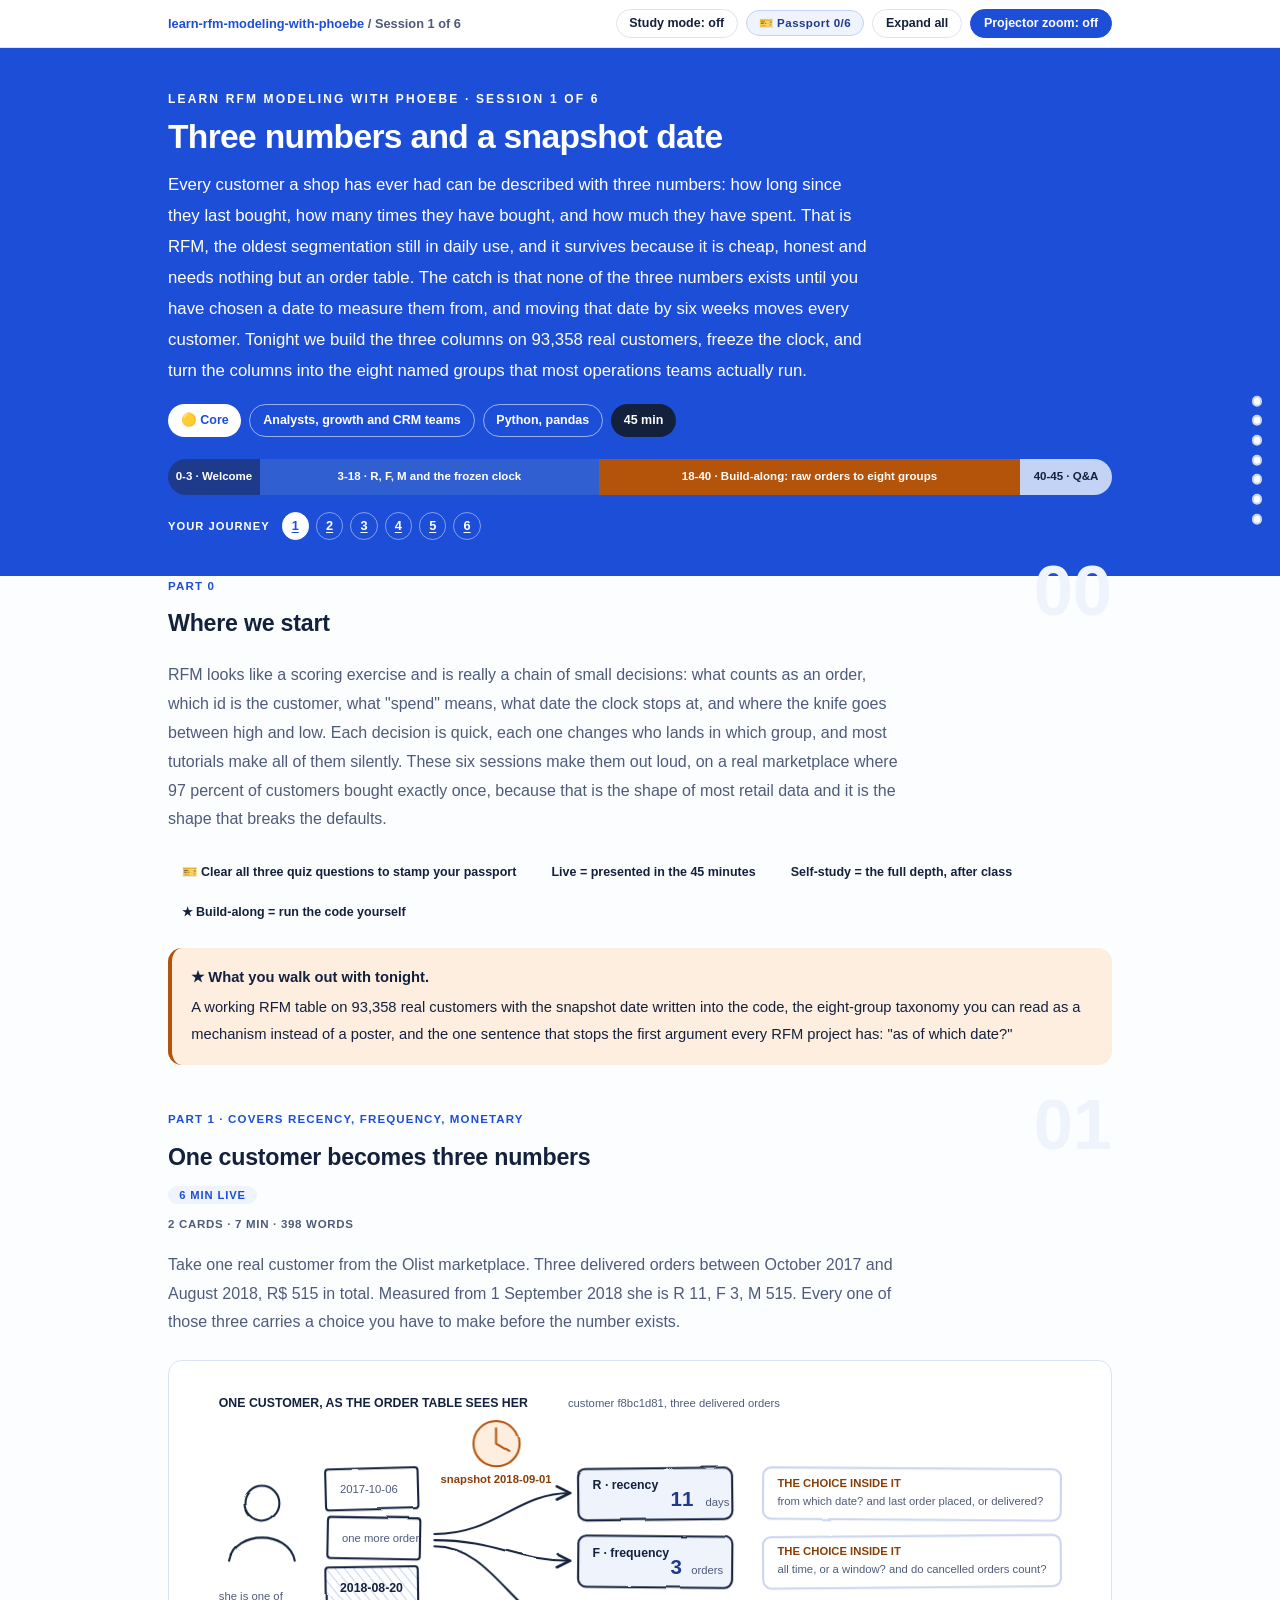
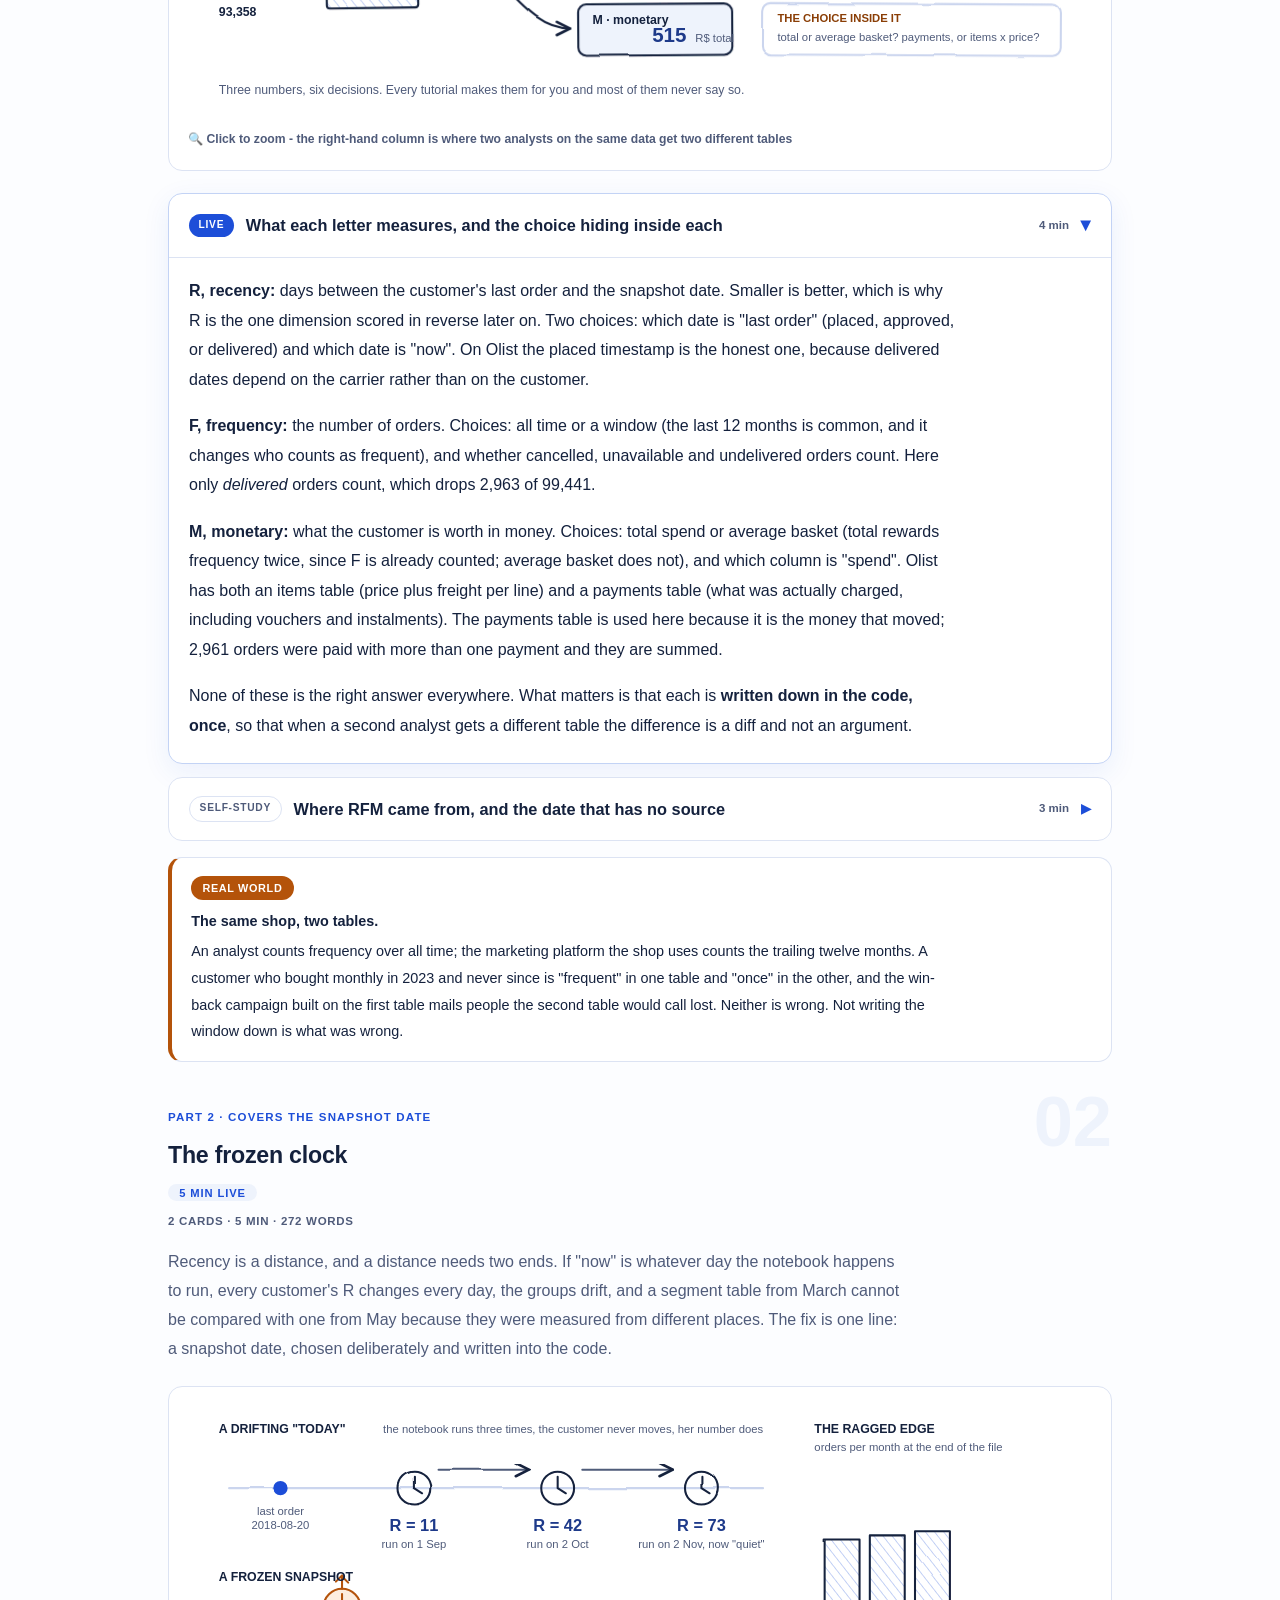
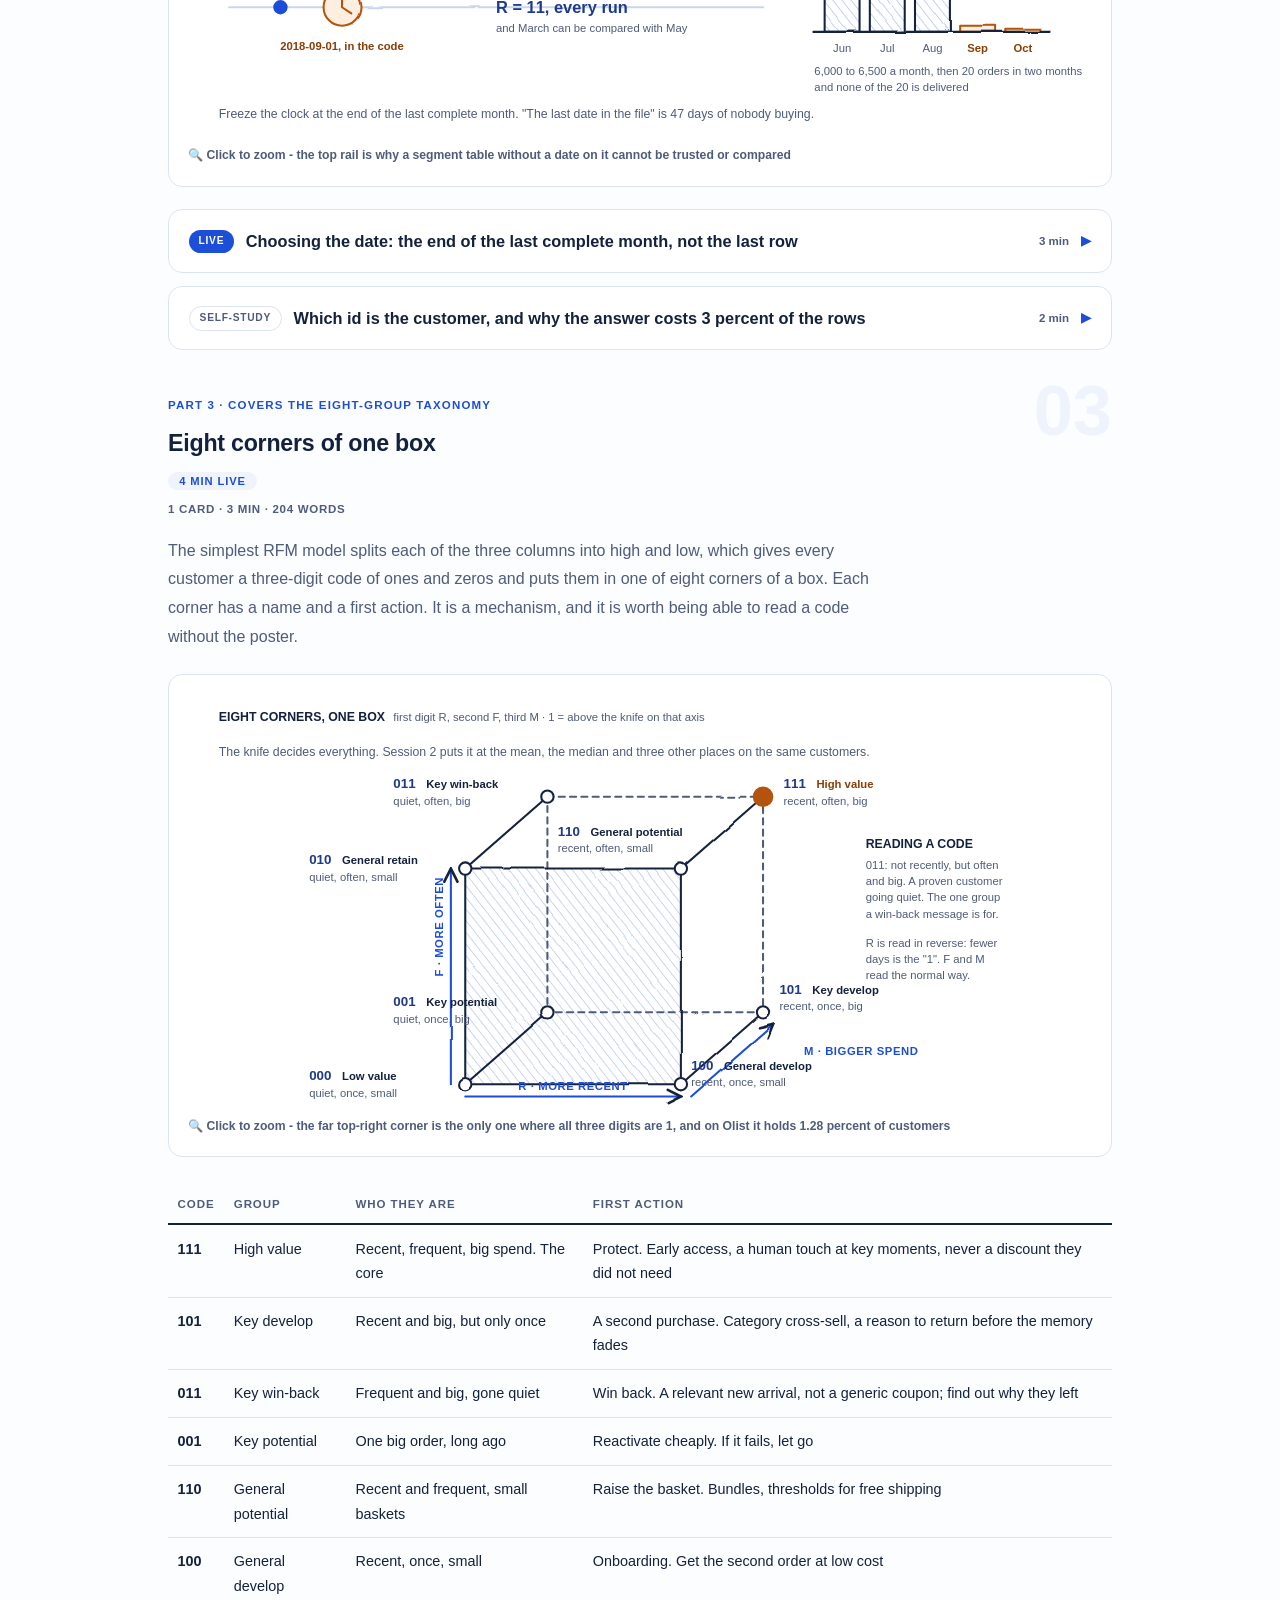
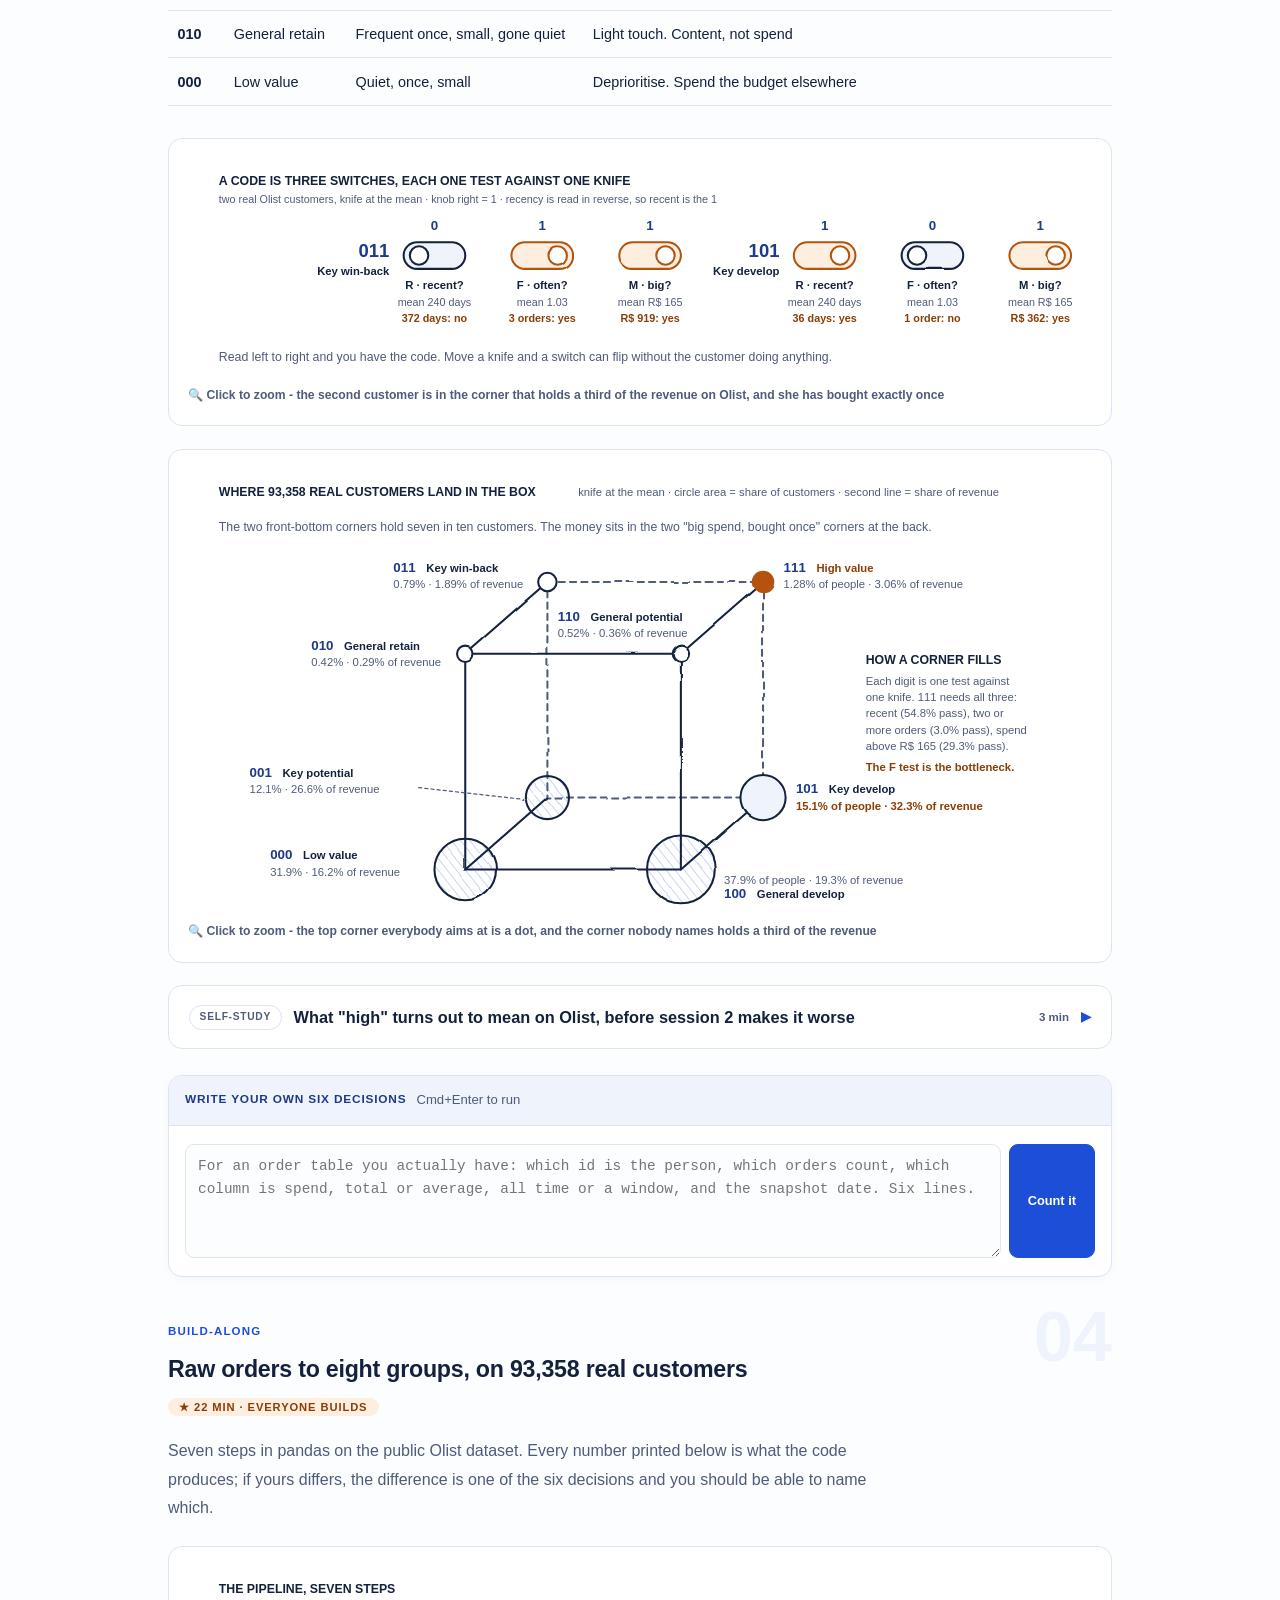
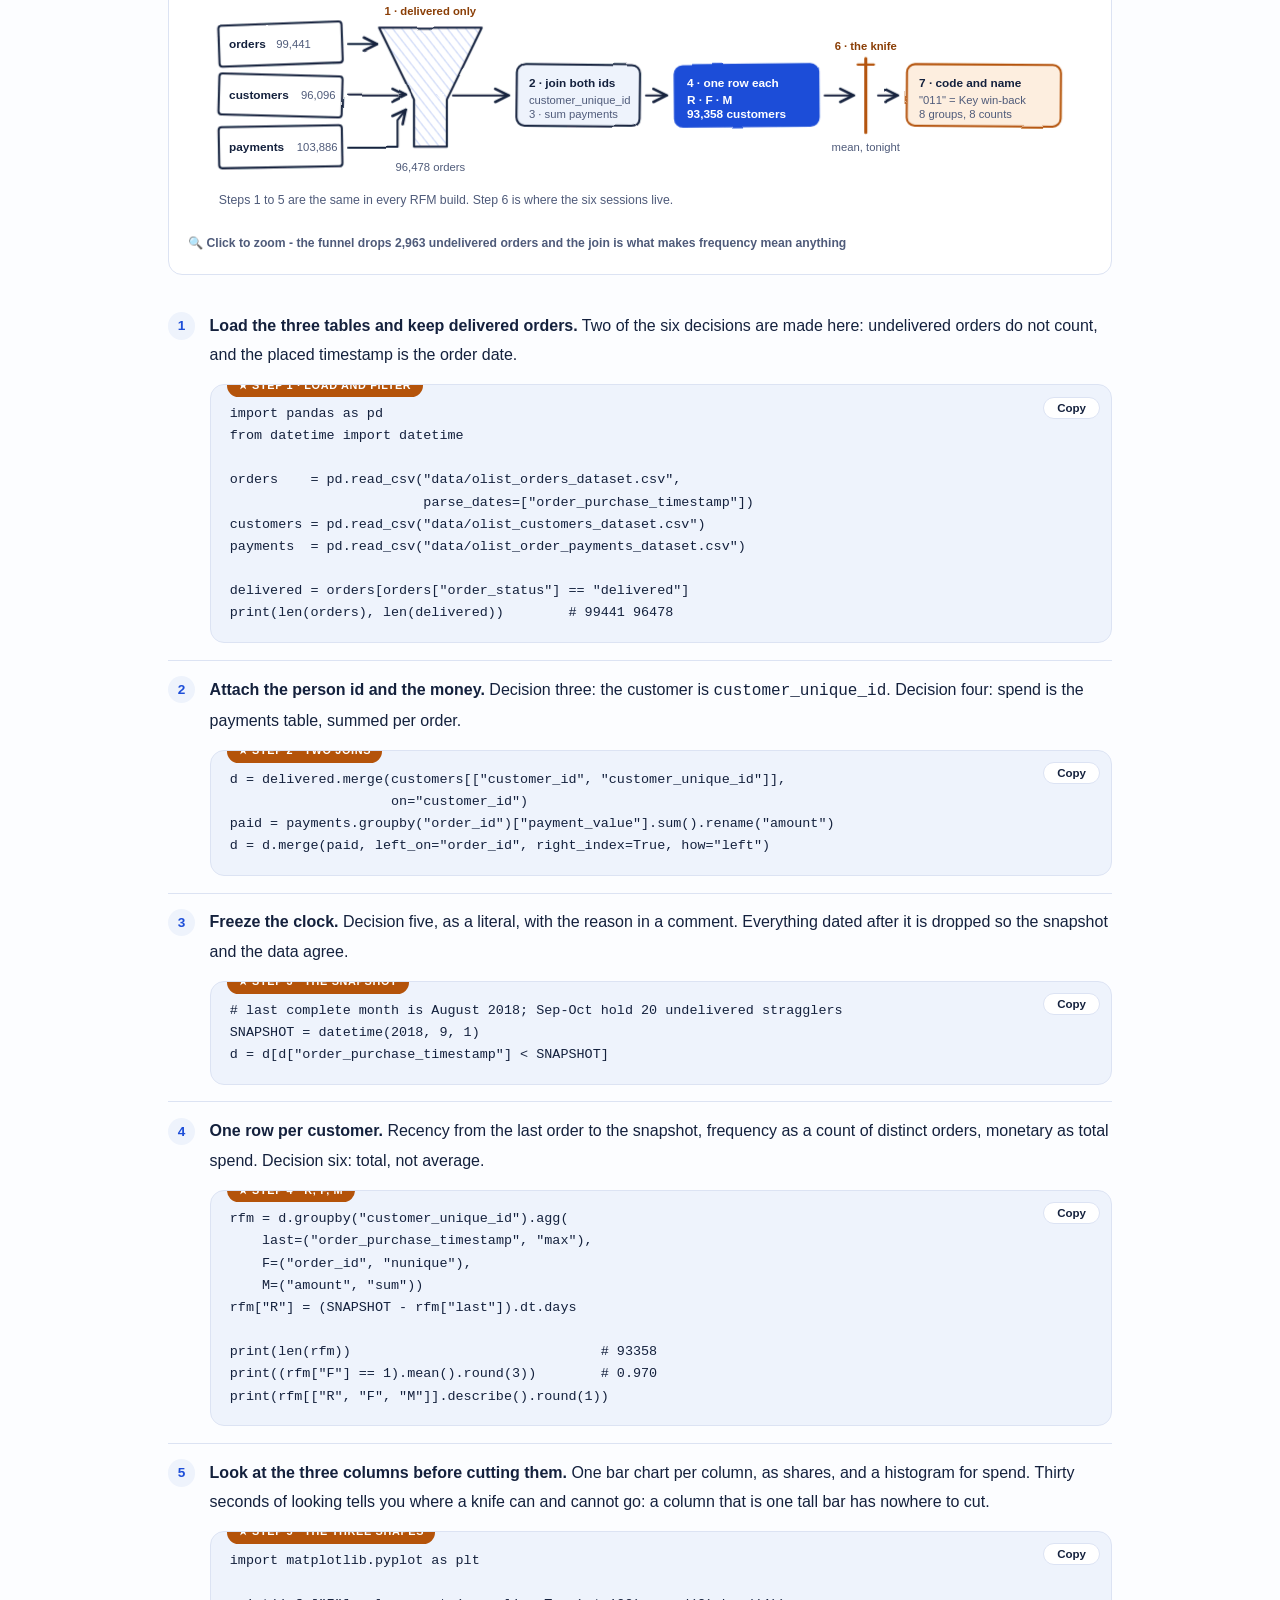
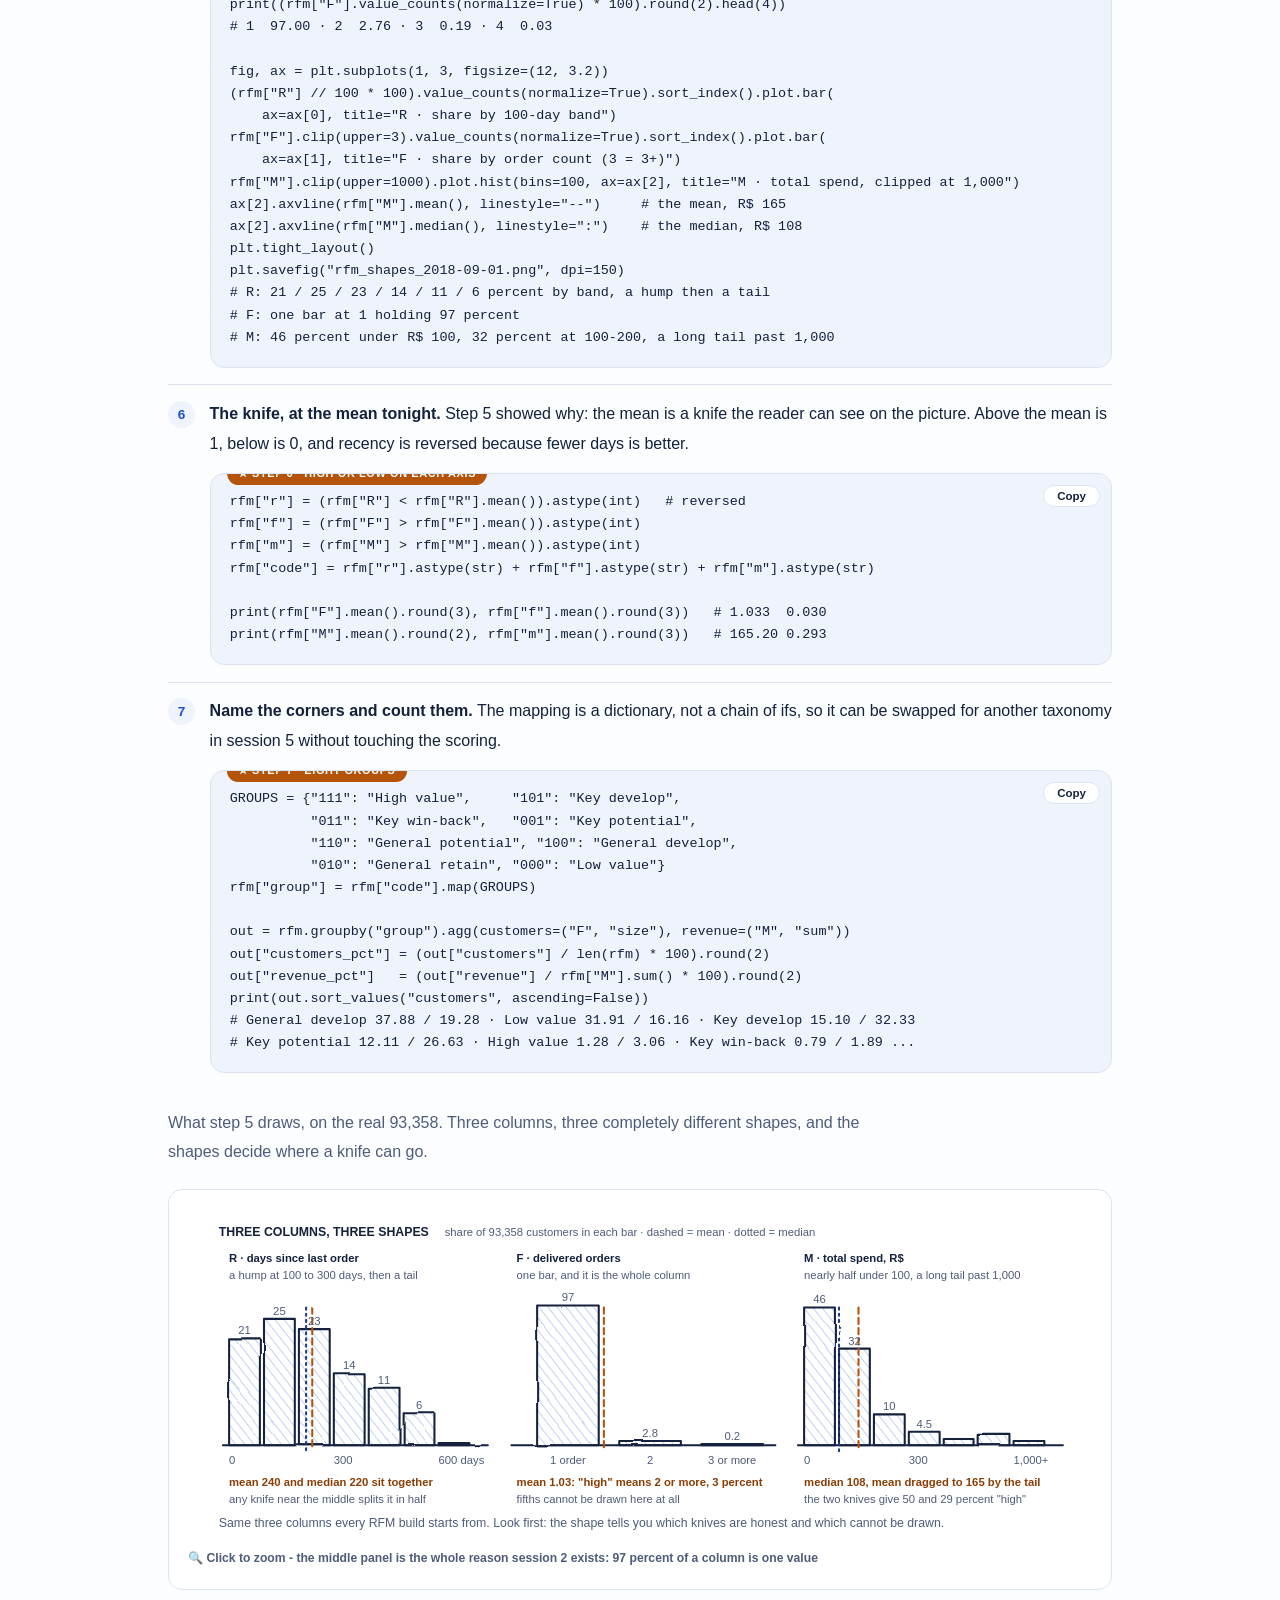
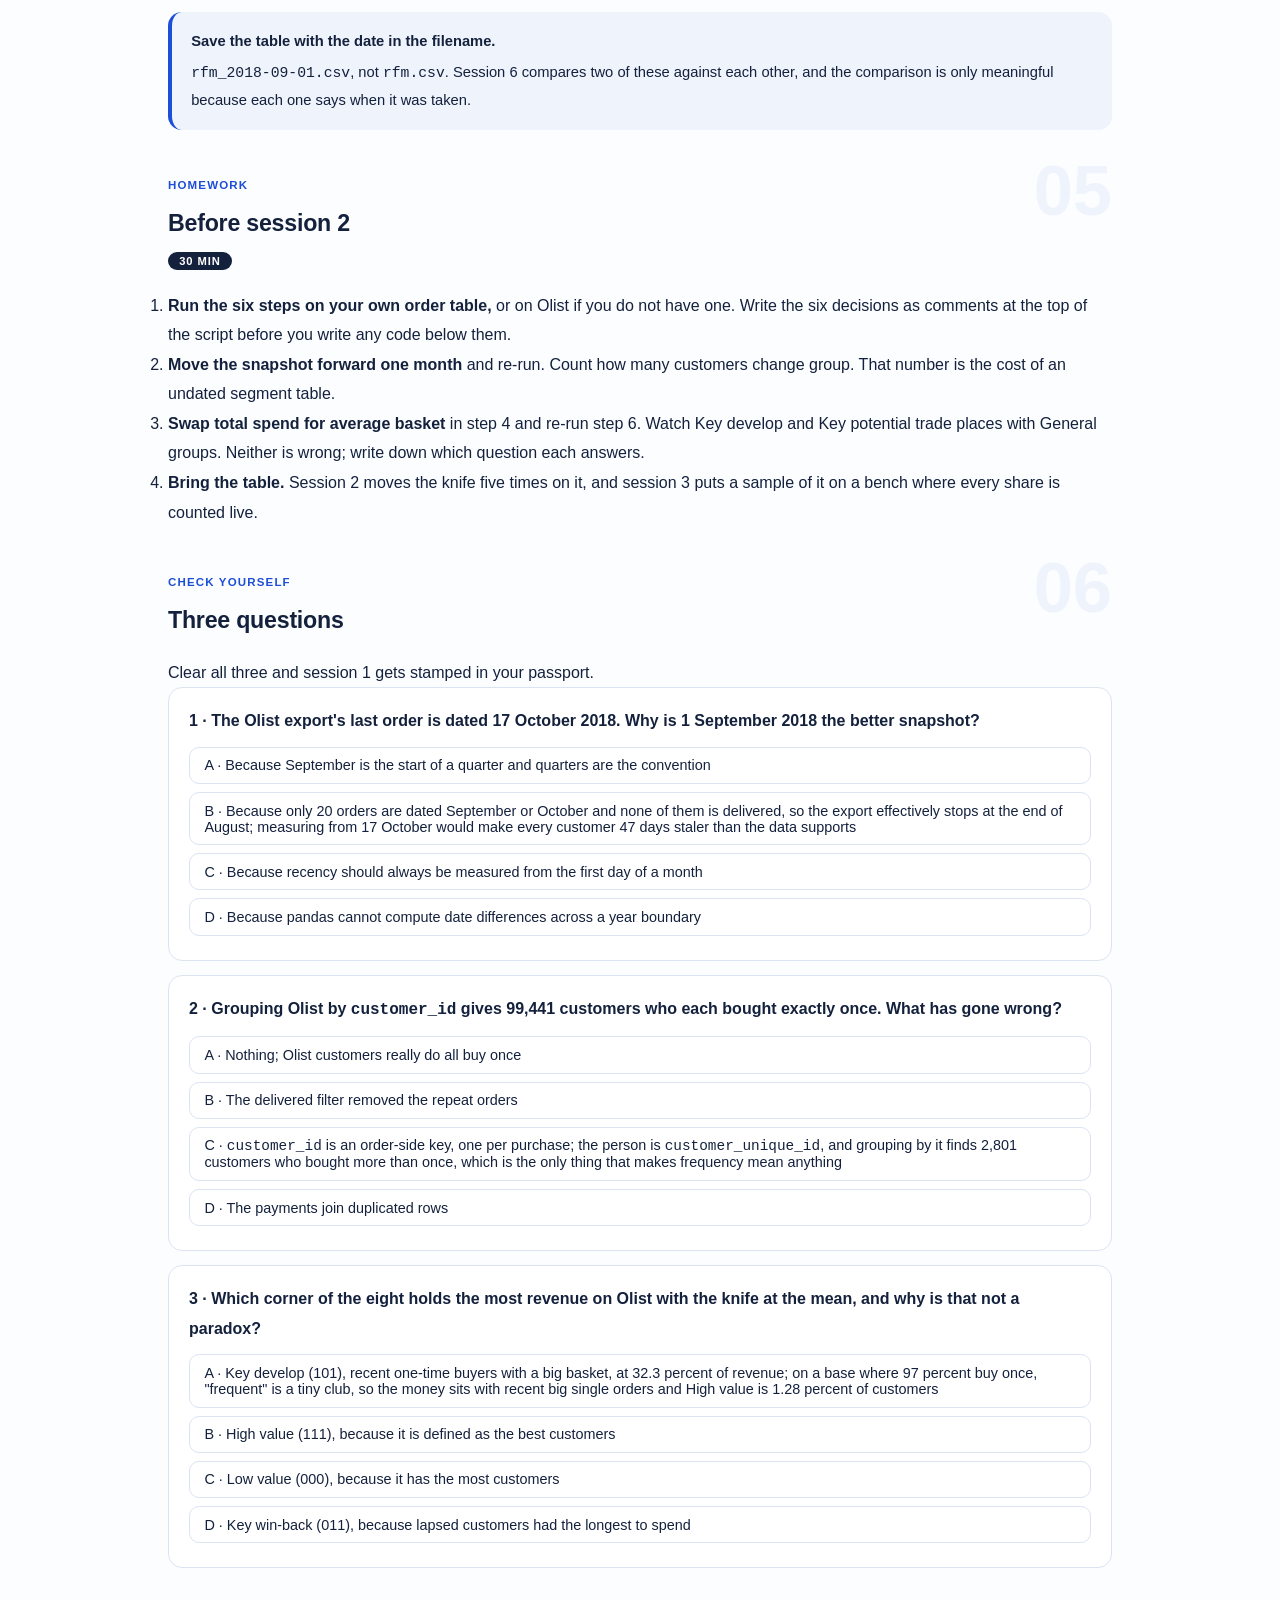
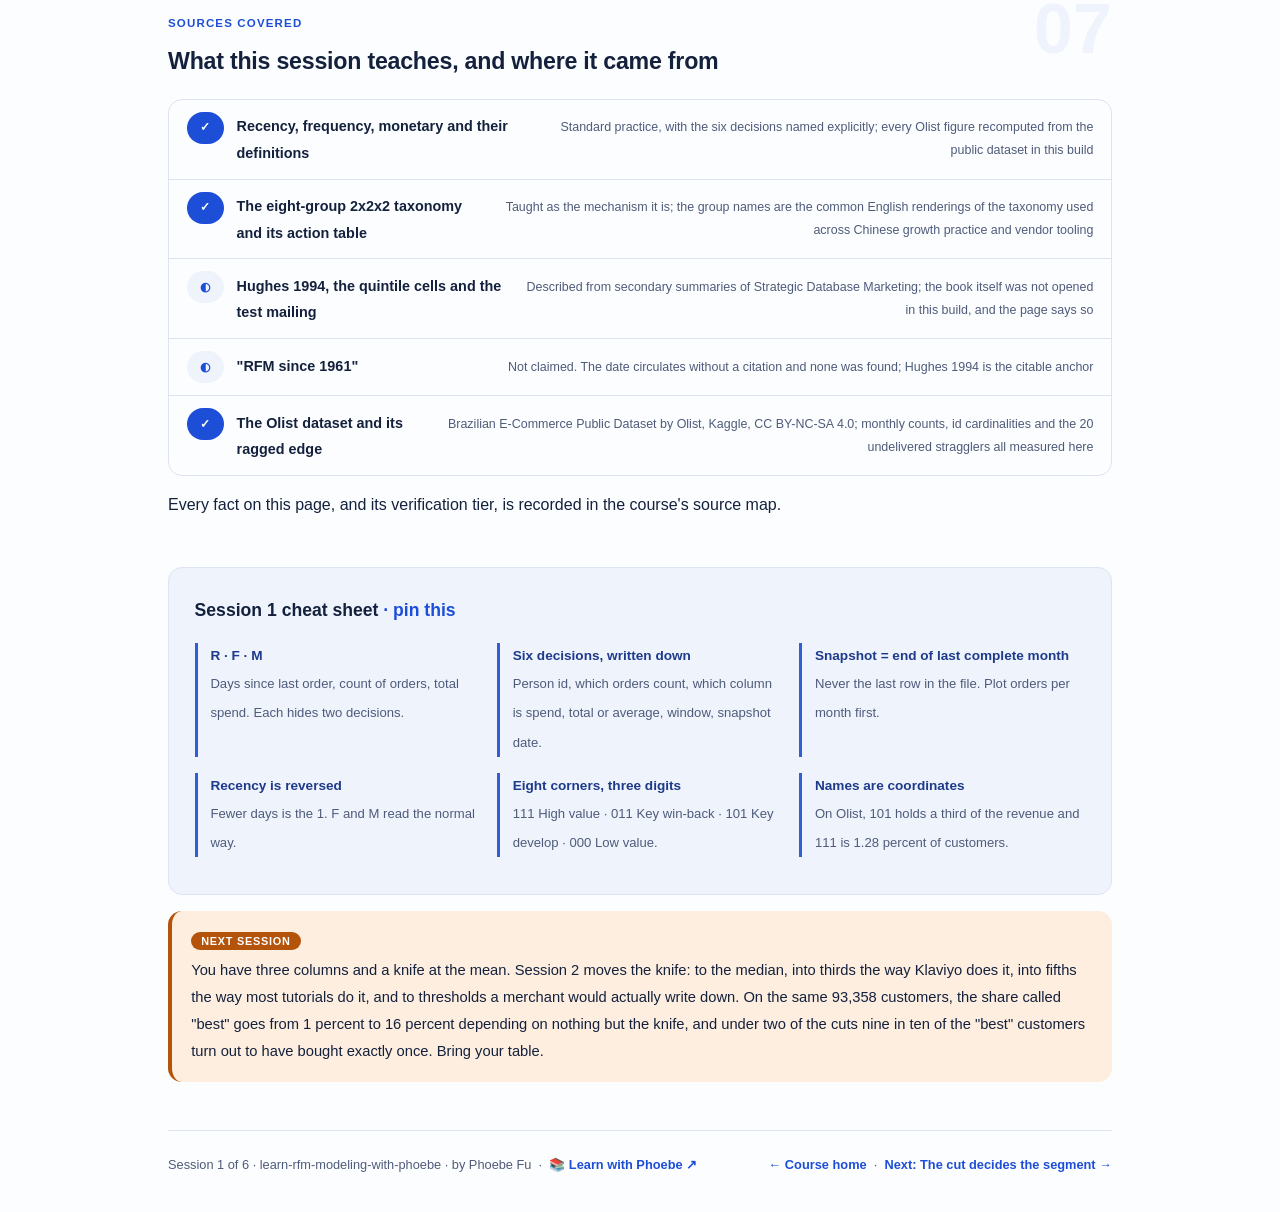
==== commit 34ce3c3e: "Light surfaces everywhere: lightbox, cheat panel, code boxes; contrast and phone-width fixes Every d" ====
--- a/courses/01-three-numbers-and-a-snapshot.html
+++ b/courses/01-three-numbers-and-a-snapshot.html
@@ -19,7 +19,7 @@
 <meta name="twitter:image" content="https://phoebefu6.github.io/learn-rfm-modeling-with-phoebe/assets/og-cover.png">
 <!-- social:end -->
 <title>Session 1 · Three numbers and a snapshot date - learn rfm modeling with phoebe</title>
-<link rel="stylesheet" href="../assets/style.css?v=6">
+<link rel="stylesheet" href="../assets/style.css?v=22">
 </head>
 <body>
 
@@ -892,6 +892,6 @@
 
 </main>
 
-<script src="../assets/app.js?v=2"></script>
+<script src="../assets/app.js?v=22"></script>
 </body>
 </html>
--- a/assets/style.css
+++ b/assets/style.css
@@ -19,8 +19,8 @@
   --amber-ink: #8A3E06;
   --amber-50: #FDEEDF;
   --paper: #FCFDFF;
-  --code-bg: #0F1B3D;
-  --code-ink: #DCE3F3;
+  --code-bg: #EEF3FC;
+  --code-ink: #14213D;
   --scrim-rgb: 20,33,61;
   --shadow-rgb: 29,78,216;
   --radius: 14px;
@@ -52,7 +52,7 @@
   font-size: .75rem;
   letter-spacing: .18em;
   text-transform: uppercase;
-  opacity: .85;
+  opacity: 1;
   font-weight: 600;
 }
 .masthead h1 {
@@ -63,7 +63,7 @@
   letter-spacing: -.02em;
 }
 .masthead h1 .accent { color: inherit; }
-.masthead .sub { font-size: 1.05rem; opacity: .92; max-width: 44rem; }
+.masthead .sub { font-size: 1.05rem; opacity: 1; max-width: 44rem; }
 
 .chip-row { display: flex; flex-wrap: wrap; gap: .5rem; margin-top: 1.1rem; }
 .chip {
@@ -77,7 +77,7 @@
   white-space: nowrap;
 }
 .chip.level { background: #fff; color: var(--indigo); }
-.chip.audience { background: rgba(255,255,255,.16); color: #fff; border: 1px solid rgba(255,255,255,.35); }
+.chip.audience { background: rgba(255,255,255,.08); color: #fff; border: 1px solid rgba(255,255,255,.35); }
 .chip.time { background: var(--ink); color: #fff; font-variant-numeric: tabular-nums; }
 
 
@@ -241,7 +241,7 @@
 .pill.light { background: var(--indigo-50); color: var(--indigo); }
 .pill.inkpill { background: var(--ink); color: #fff; }
 .pill.amber, .pill.peach { background: var(--amber); color: #fff; }
-.pill.bare { color: var(--faint); }
+.pill.bare { color: var(--muted); }
 
 /* ---------- 4D grid ---------- */
 .grid-2 { display: grid; grid-template-columns: repeat(auto-fit, minmax(15rem, 1fr)); gap: .8rem; margin: .5rem 0 1rem; }
@@ -270,10 +270,11 @@
 table.clean td:first-child { font-weight: 600; }
 
 /* ---------- prompt boxes ---------- */
-.prompt-box {
+.prompt-box{
   position: relative;
-  background: var(--code-bg);
-  color: var(--code-ink);
+  background: #EEF3FC;
+  border: 1px solid #DCE3F3;
+  color: #14213D;
   border-radius: var(--radius);
   padding: 1.1rem 1.2rem;
   margin: 1rem 0 1.2rem;
@@ -283,12 +284,12 @@
   white-space: pre-wrap;
   word-break: break-word;
 }
-.prompt-box .label {
+.prompt-box .label{
   position: absolute;
   top: -0.7rem;
   left: 1rem;
-  background: var(--indigo);
-  color: #fff;
+  background: #1D4ED8;
+  color: #FFFFFF;
   font-family: "Inter", -apple-system, sans-serif;
   font-size: .68rem;
   font-weight: 700;
@@ -299,13 +300,13 @@
 }
 .prompt-box.bad .label { background: var(--faint); color: var(--ink); }
 .prompt-box.good .label { background: var(--amber); color: #fff; }
-.copy-btn {
+.copy-btn{
   position: absolute;
   top: .7rem;
   right: .7rem;
-  background: rgba(255,255,255,.1);
-  border: 1px solid rgba(255,255,255,.25);
-  color: #fff;
+  background: #FFFFFF;
+  border: 1px solid #DCE3F3;
+  color: #14213D;
   border-radius: 999px;
   padding: .25rem .8rem;
   font-size: .72rem;
@@ -314,7 +315,7 @@
   font-family: "Inter", -apple-system, sans-serif;
   transition: background .15s ease;
 }
-.copy-btn:hover { background: rgba(255,255,255,.22); }
+.copy-btn:hover { background: #DCE3F3; }
 .copy-btn.copied { background: var(--amber); border-color: var(--amber); color: #fff; }
 
 /* ---------- demo steps ---------- */
@@ -409,7 +410,7 @@
   gap: .4rem;
 }
 
-.lightbox {
+.lightbox{
   position: fixed;
   inset: 0;
   z-index: 100;
@@ -421,8 +422,10 @@
   cursor: zoom-out;
 }
 .lightbox.open { display: flex; }
-.lightbox .inner {
+.lightbox .inner{
   background: #fff;
+  border: 1px solid #DCE3F3;
+  box-shadow: 0 10px 40px rgba(20,33,61,.14);
   border-radius: var(--radius);
   padding: 2rem;
   max-width: 94vw;
@@ -430,13 +433,12 @@
   overflow: auto;
 }
 .lightbox .inner svg, .lightbox .inner img { width: min(88vw, 70rem); height: auto; }
-.lightbox .close-hint {
+.lightbox .close-hint{
   position: fixed;
   top: 1rem; right: 1.4rem;
-  color: #fff;
+  color: #14213D;
   font-size: .8rem;
   font-weight: 600;
-  opacity: .8;
 }
 
 /* ---------- courses covered ---------- */
@@ -455,19 +457,20 @@
 .covered-row .note { margin-left: auto; color: var(--muted); font-size: .78rem; text-align: right; }
 
 /* ---------- cheat sheet footer ---------- */
-.cheat {
-  background: var(--ink);
-  color: #fff;
+.cheat{
+  background: #EEF3FC;
+  border: 1px solid #DCE3F3;
+  color: #14213D;
   border-radius: var(--radius);
   padding: 1.6rem 1.6rem 1.3rem;
   margin-top: 3rem;
 }
 .cheat h3 { font-size: 1.1rem; margin-bottom: 1rem; }
-.cheat h3 span { color: var(--indigo-soft); }
+.cheat h3 span { color: #1D4ED8; }
 .cheat .grid-2 { gap: 1rem; }
 .cheat .cheat-item { border-left: 3px solid var(--indigo-mid); padding-left: .8rem; }
-.cheat .cheat-item b { display: block; font-size: .85rem; color: var(--indigo-soft); }
-.cheat .cheat-item span { font-size: .82rem; opacity: .85; }
+.cheat .cheat-item b { display: block; font-size: .85rem; color: #1E3A8A; }
+.cheat .cheat-item span { font-size: .82rem; color: #4F5B7A; }
 
 footer.pagefoot {
   border-top: 1px solid var(--hairline);
@@ -562,7 +565,7 @@
   margin-top: 1.1rem;
   flex-wrap: wrap;
 }
-.journey .jlabel { font-size: .7rem; font-weight: 700; text-transform: uppercase; letter-spacing: .09em; opacity: .8; margin-right: .3rem; }
+.journey .jlabel { font-size: .7rem; font-weight: 700; text-transform: uppercase; letter-spacing: .09em; opacity: 1; margin-right: .3rem; }
 .journey a {
   width: 1.7rem; height: 1.7rem;
   border-radius: 999px;
@@ -1160,7 +1163,7 @@
   transition: all .18s ease;
 }
 .pp-stamp:hover { border-color: var(--indigo-soft); }
-.pp-stamp i { font-size: 1.3rem; font-style: normal; opacity: .35; }
+.pp-stamp i { font-size: 1.3rem; font-style: normal; opacity: 1; }
 .pp-stamp b { font: 800 0.7rem Inter, sans-serif; }
 .pp-stamp.got {
   border-style: solid; border-color: var(--indigo);
@@ -1291,3 +1294,28 @@
 .dt-sp em { font-style: normal; font-weight: 800; }
 .dt-sp.is-up em { color: var(--clay-ink); }
 .dt-sp.is-down em { color: #7f1d1d; }
+
+/* layout-patch-3: phone-width overflow (2026-10-10) */
+.sql-bar { flex-wrap: wrap; }
+@media (max-width: 480px) {
+  .covered-row { flex-wrap: wrap; }
+  .covered-row .note { margin-left: 0; text-align: left; flex-basis: 100%; }
+  details.card summary { flex-wrap: wrap; }
+  details.card summary .mini { white-space: normal; }
+  .wk, .sqlbox, .prompt-box, pre { max-width: 100%; overflow-x: auto; }
+  .mono, code, strong, .note { overflow-wrap: anywhere; }
+  select, input[type=range], label { max-width: 100%; }
+  canvas, svg, img { max-width: 100%; height: auto; }
+  .tree-kids, .tree-node-wrap, .tree-node, .rb-night, .al-row, .gd-field, .tl-row, .sl-row { max-width: 100%; overflow-x: auto; }
+  .tl-cols, .sl-cols, .bb-cols, .ev-cols, [class$="-cols"] { grid-template-columns: 1fr !important; display: grid; }
+  .tl-cols > *, .sl-cols > *, [class$="-cols"] > * { min-width: 0; max-width: 100%; }
+  .mono { white-space: normal; }
+  .er-w, .bb-lab, .tl-lev, .sl-lev { max-width: 100%; white-space: normal; }
+}
+/* contrast-patch-2b */
+.cheat a { color: var(--indigo-deep, var(--ink)); }
+.chip.audience { background: transparent; border-color: rgba(255,255,255,.55); }
+.masthead a, .masthead .sub a { color: #fff; text-decoration: underline; text-underline-offset: 2px; }
+.prompt-box b, .prompt-box strong { color: var(--indigo-deep, var(--ink)); }
+.prompt-box span, .prompt-box em, .prompt-box i { color: inherit; }
+.pp-stamp i { color: var(--ink); }
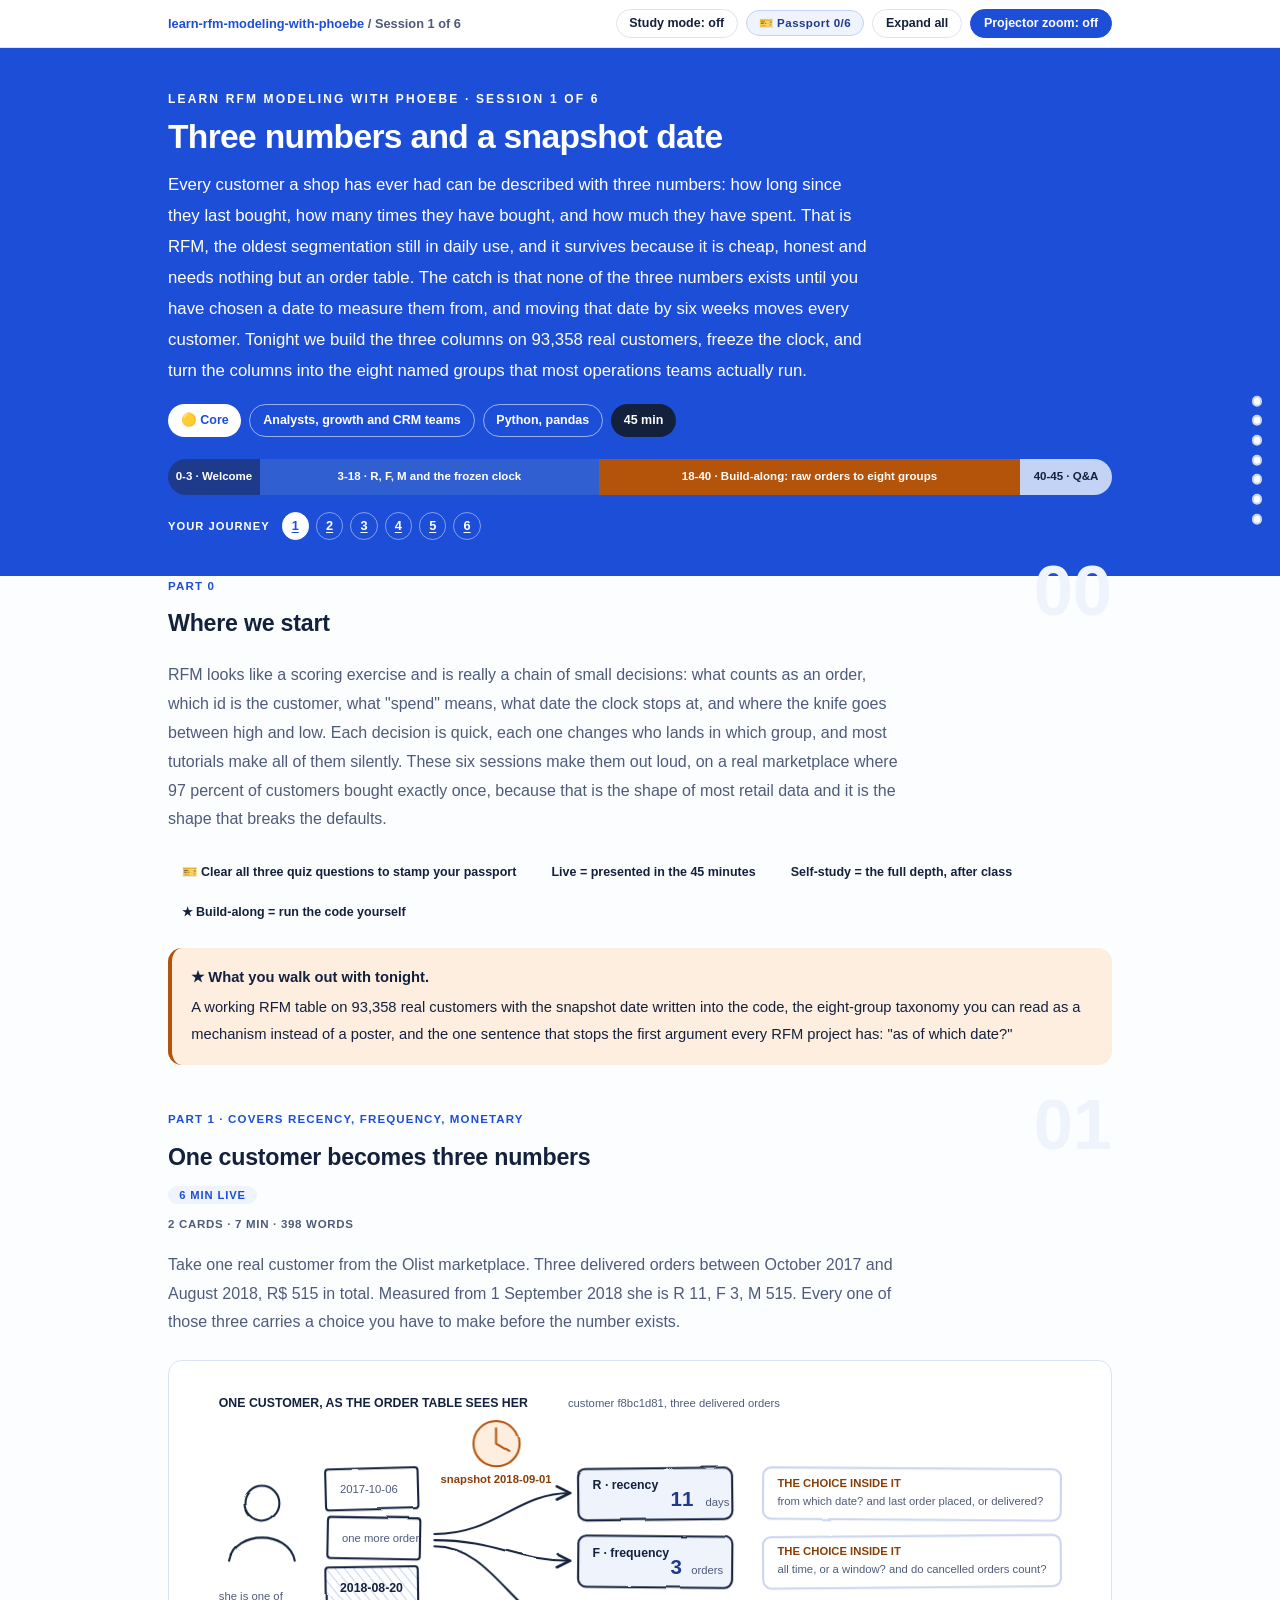
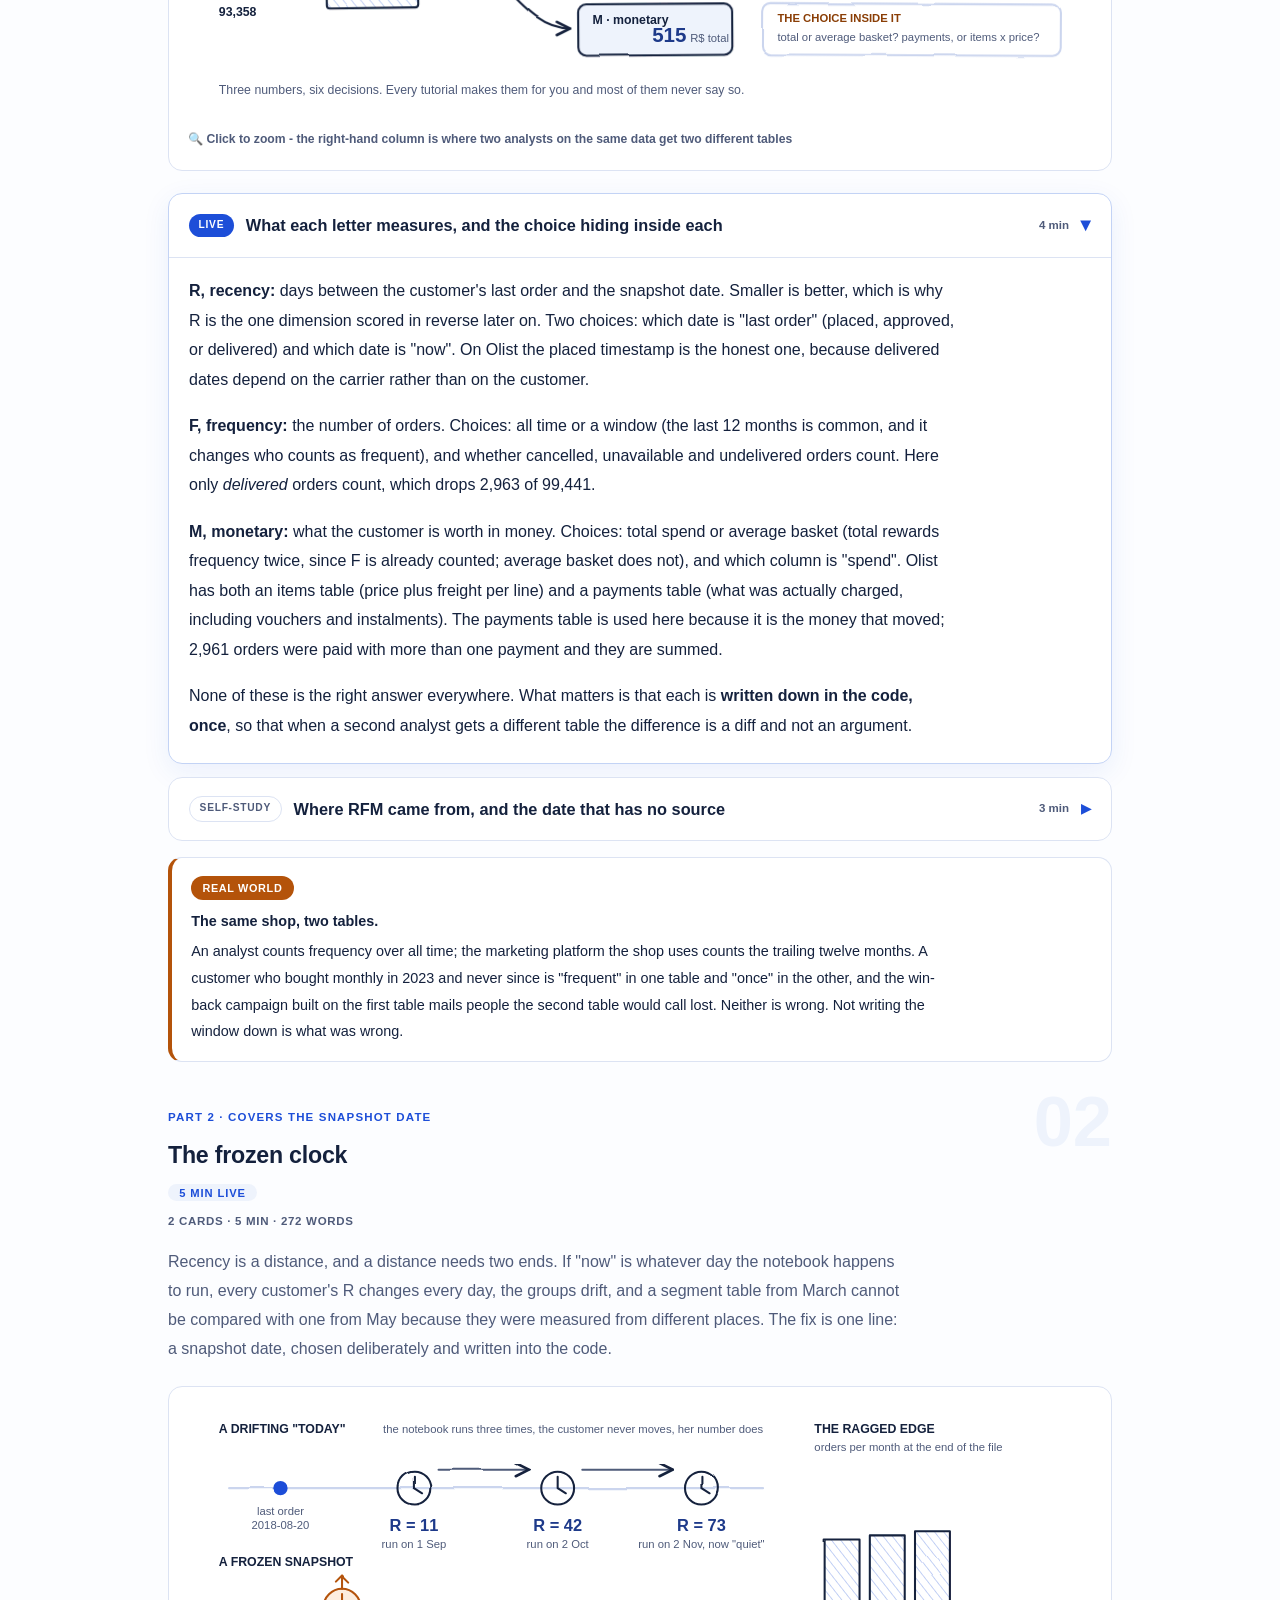
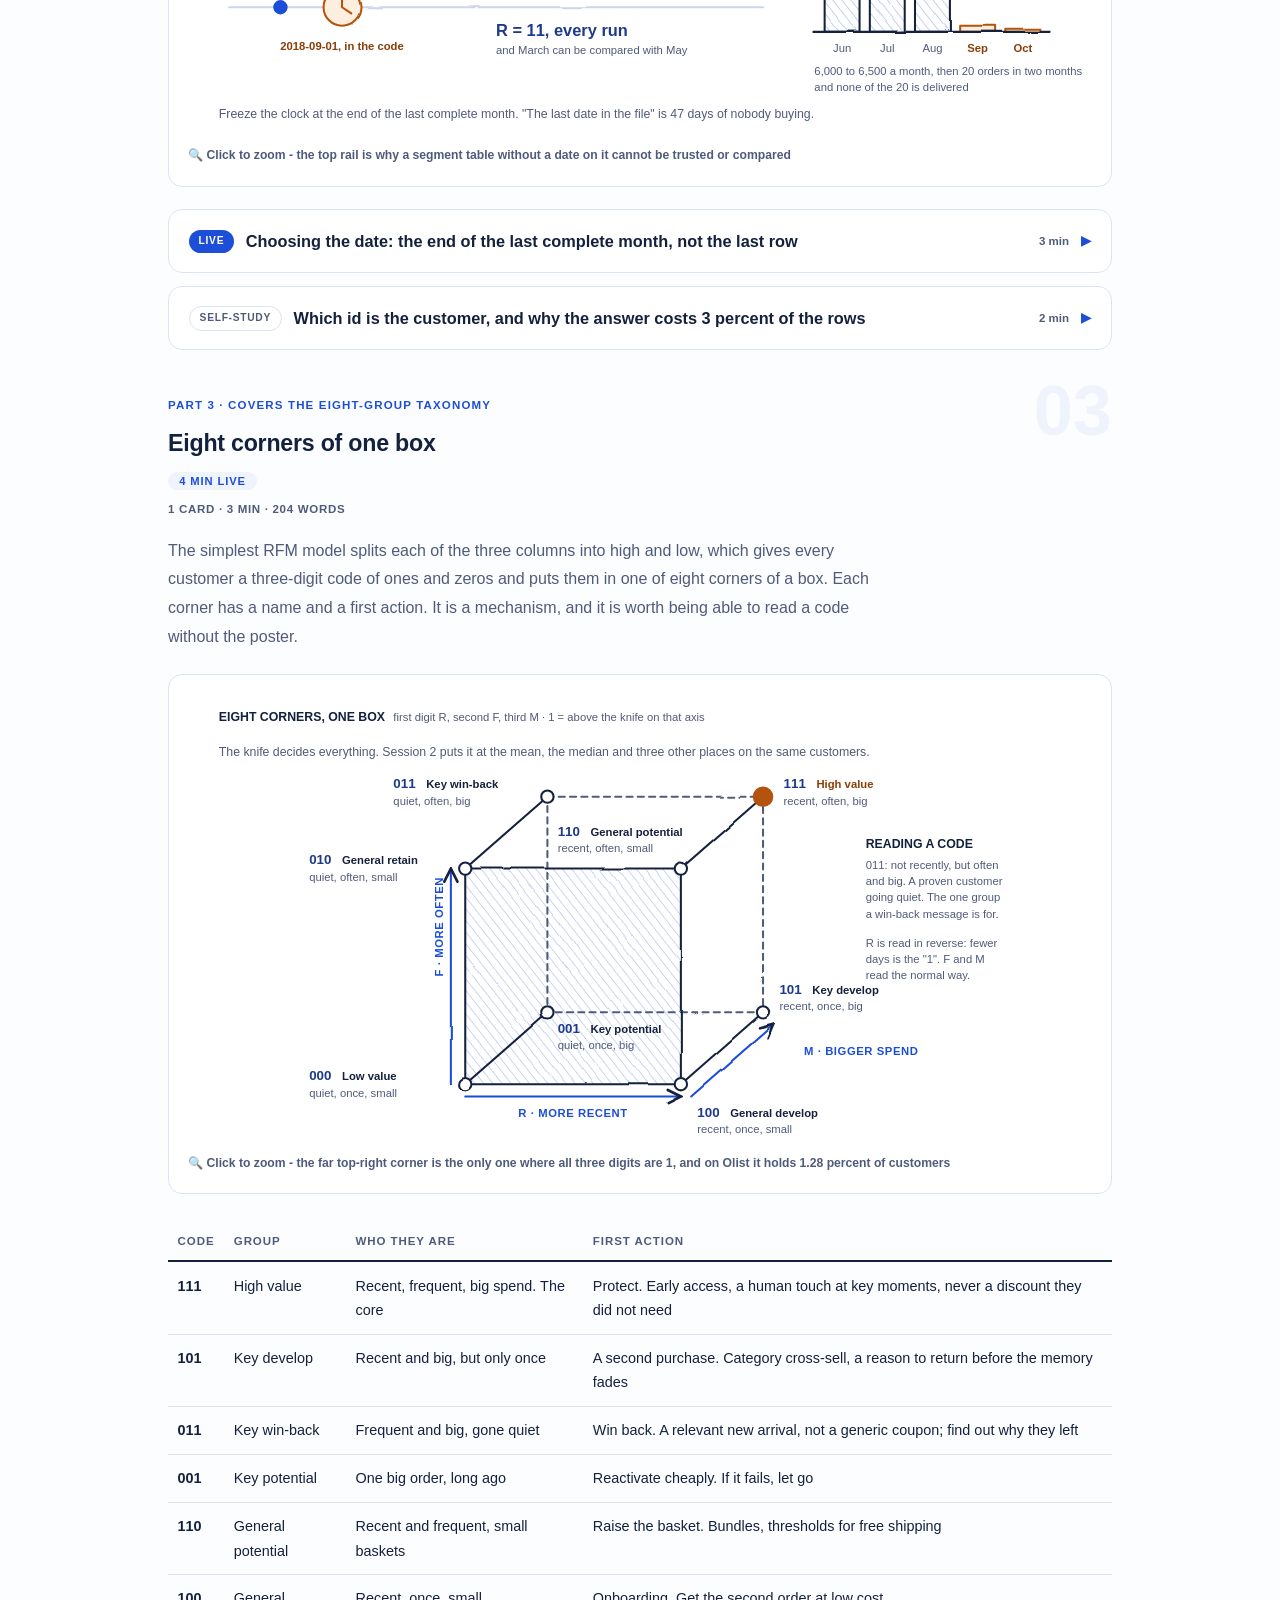
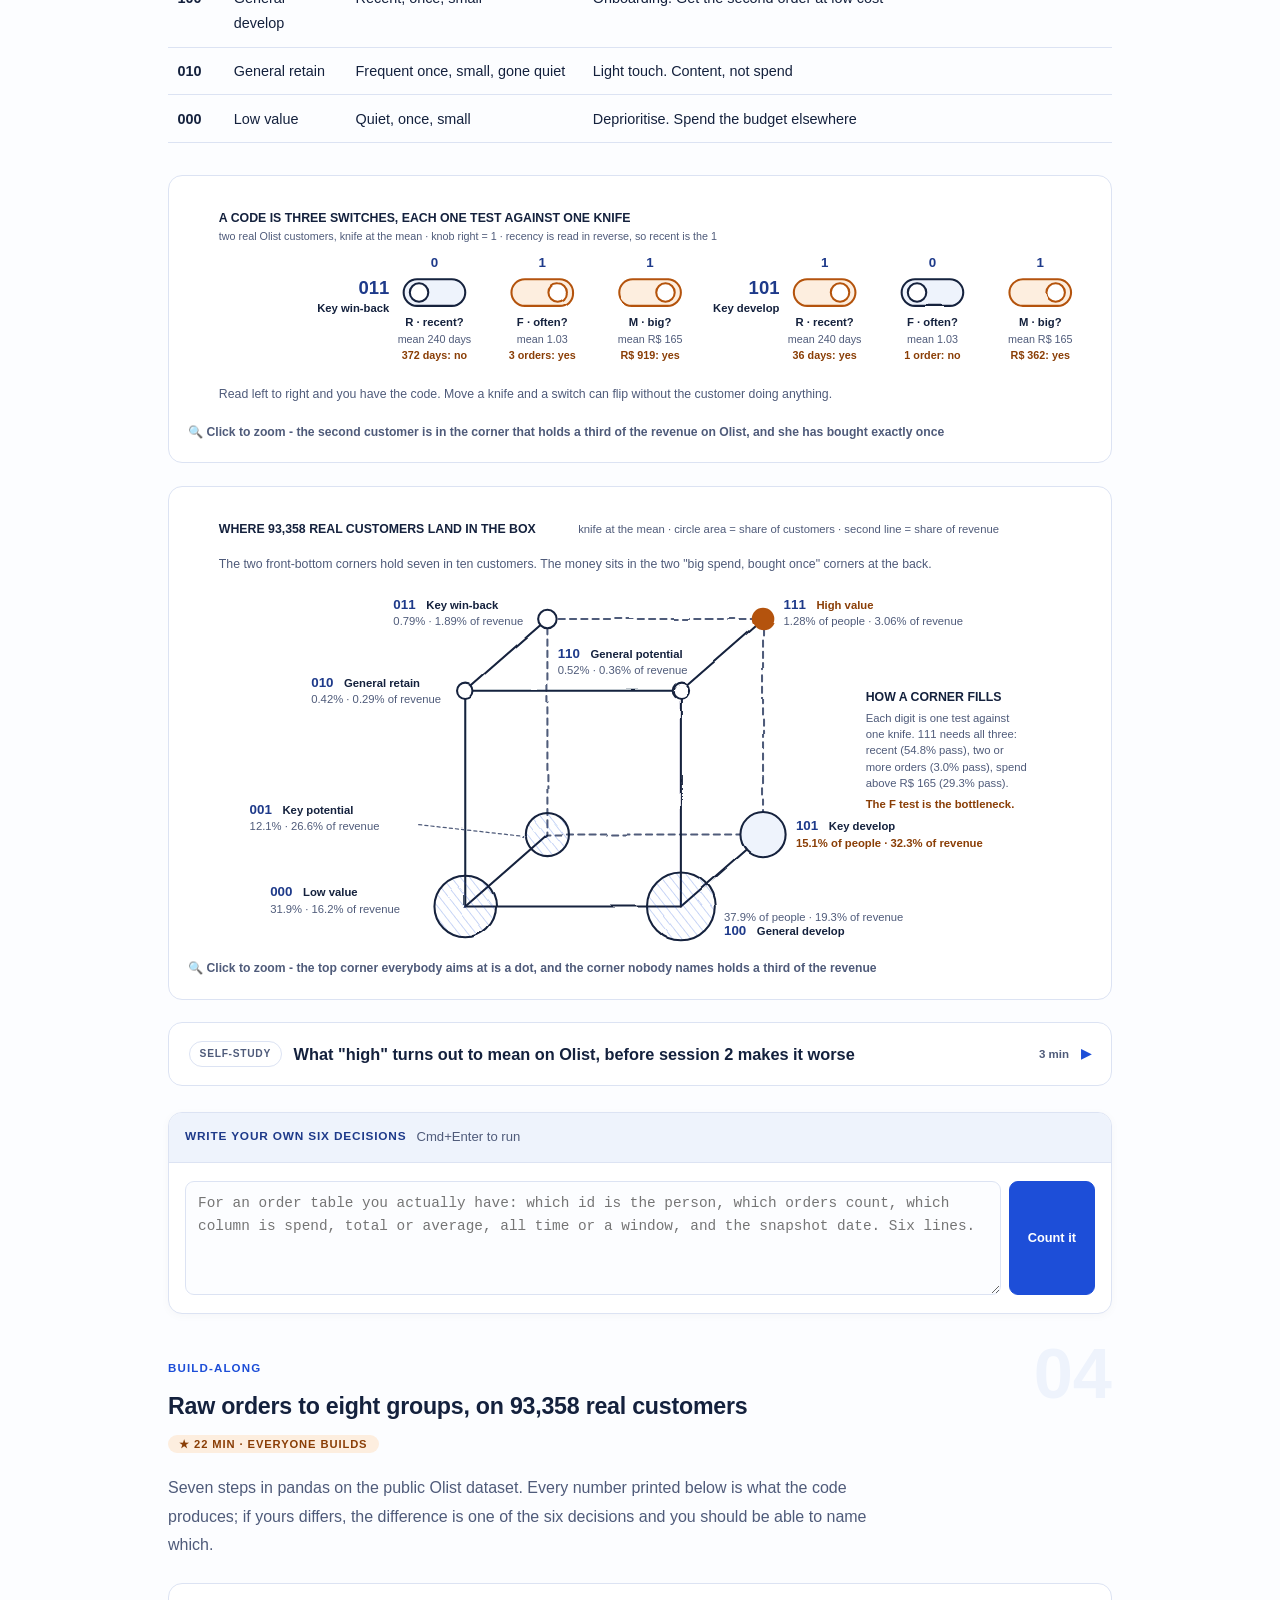
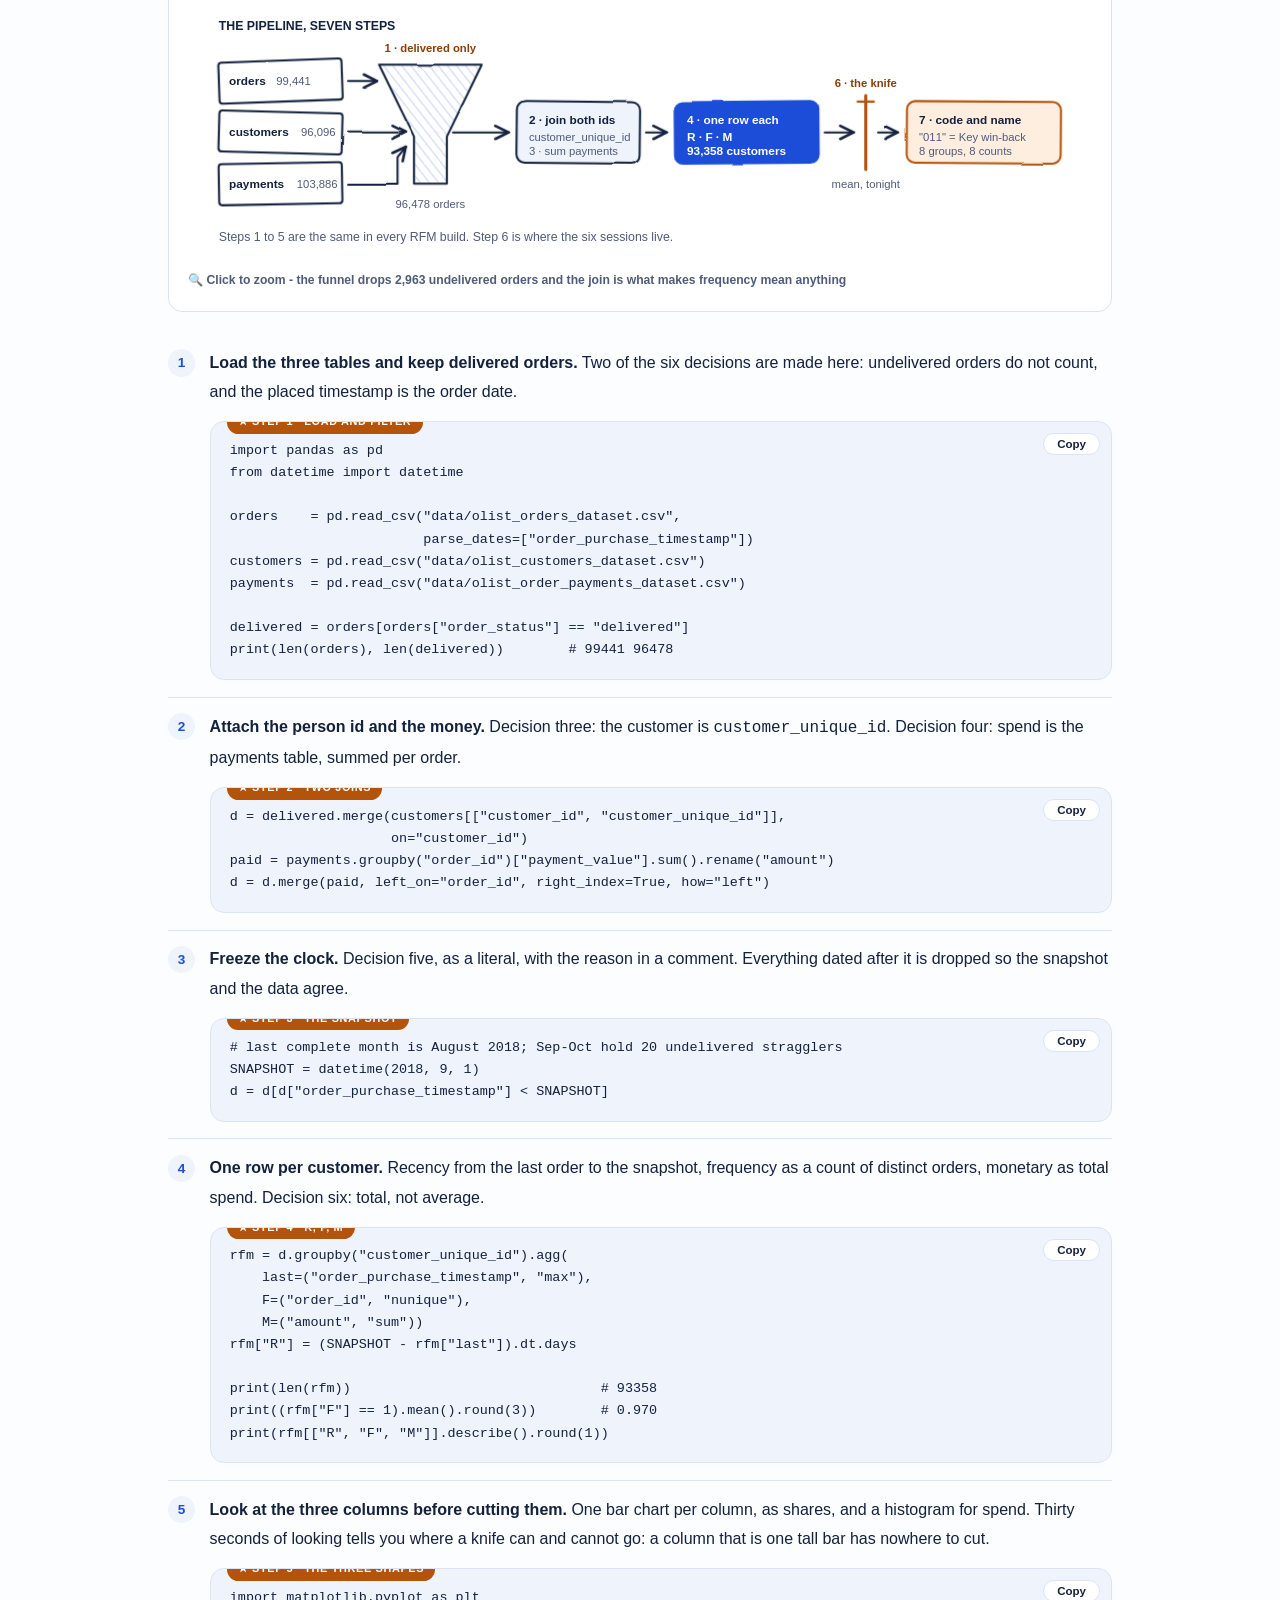
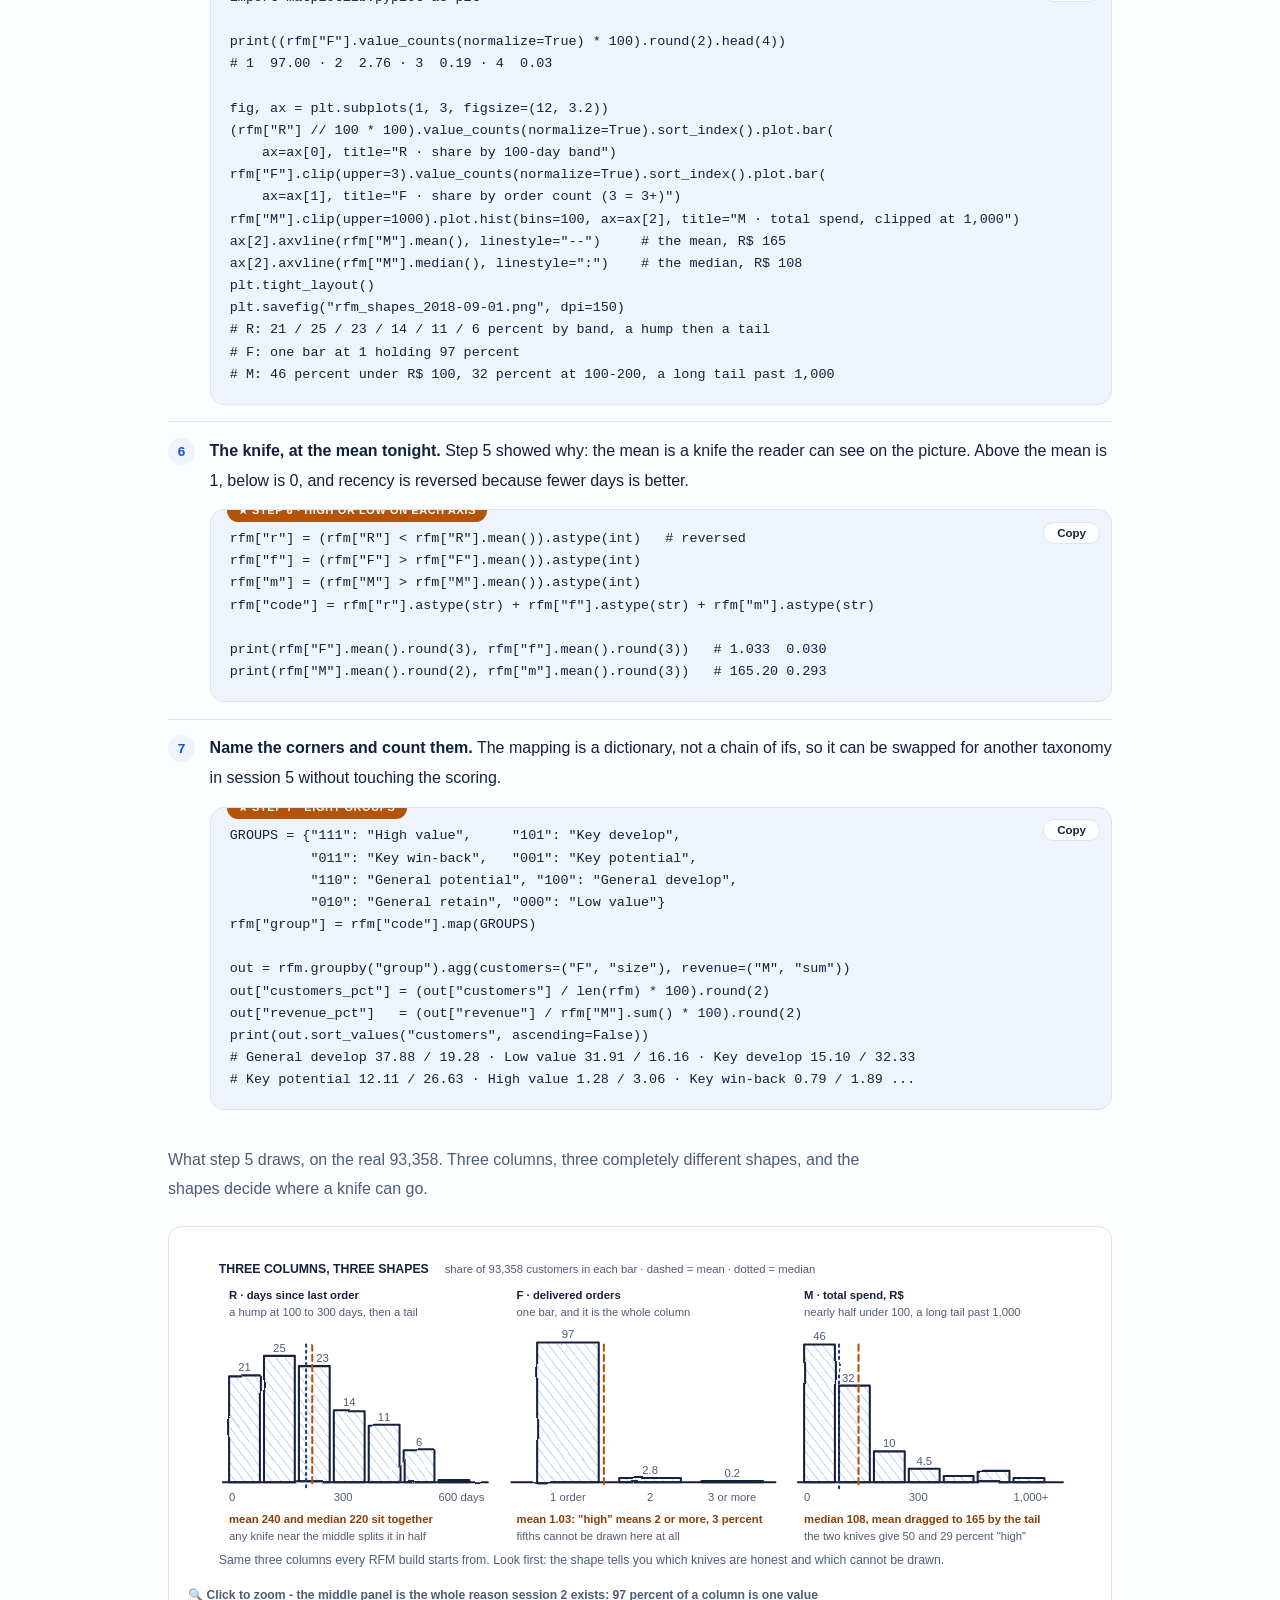
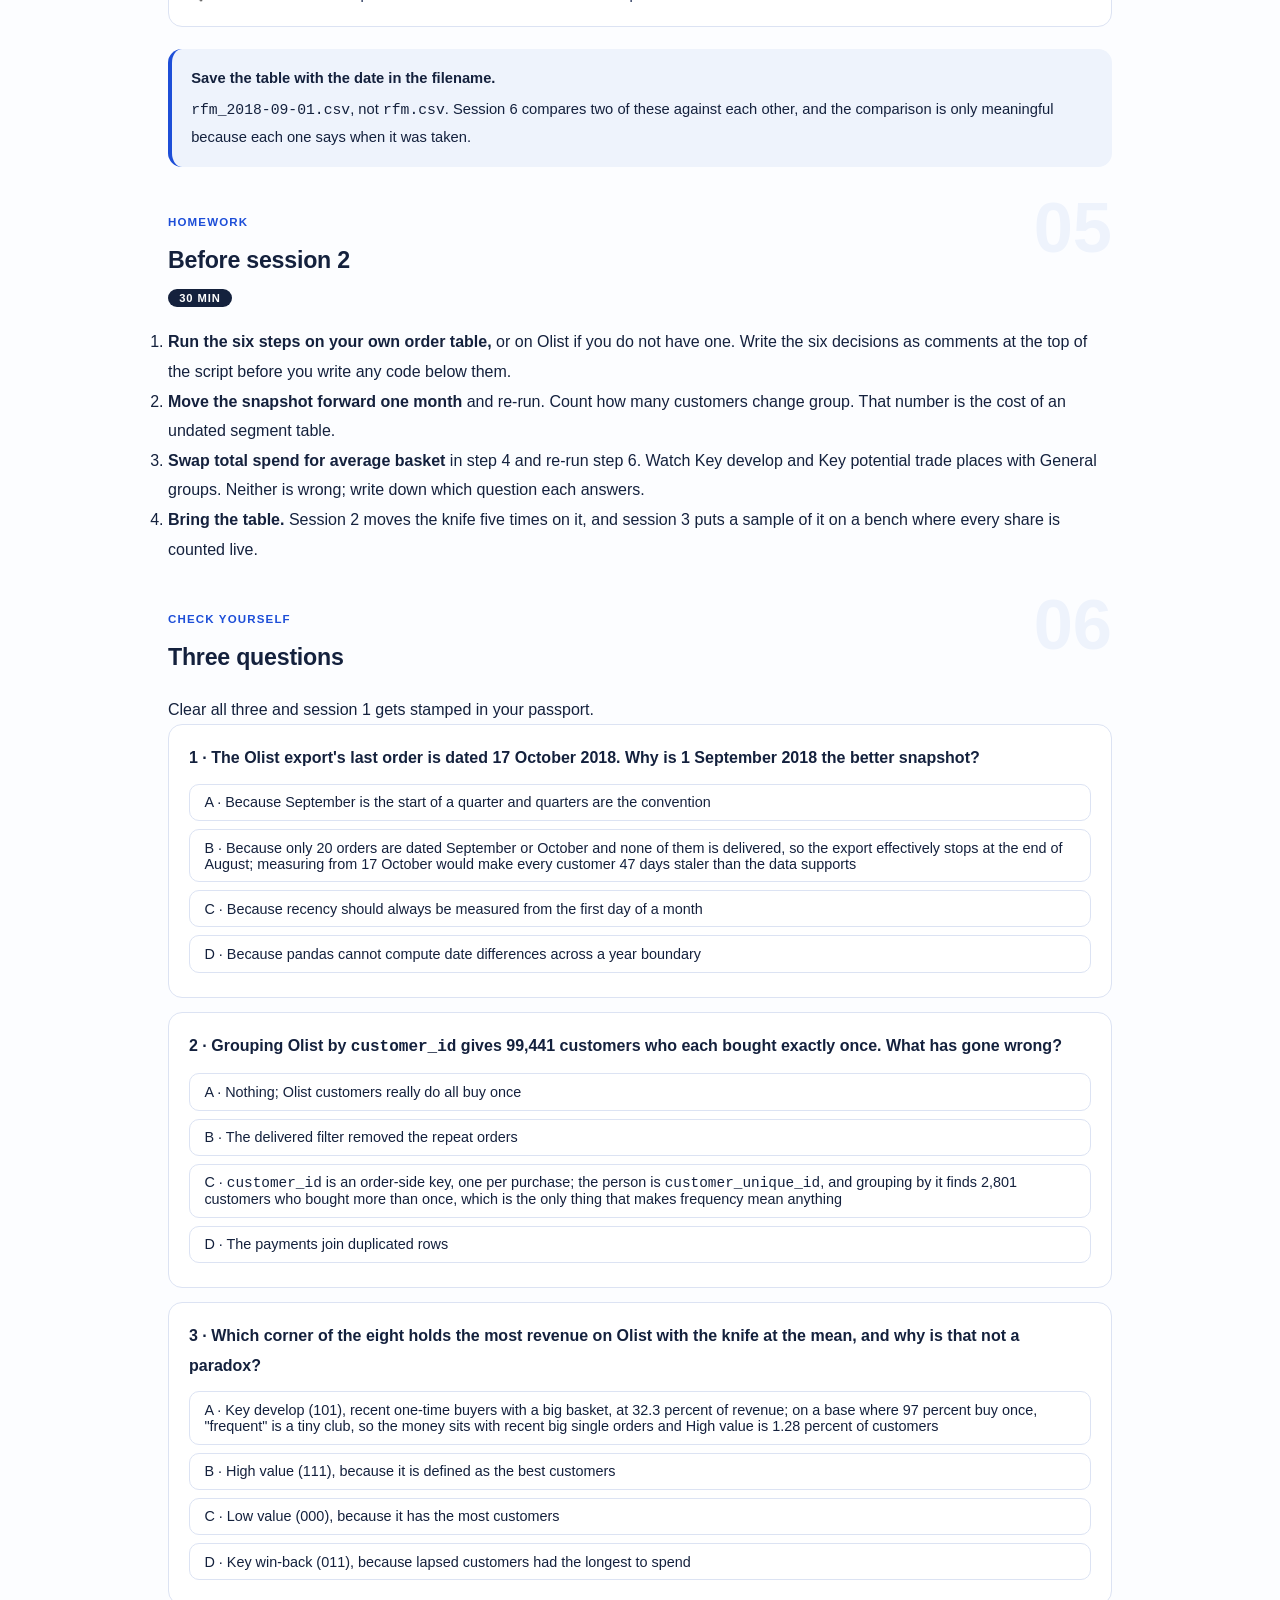
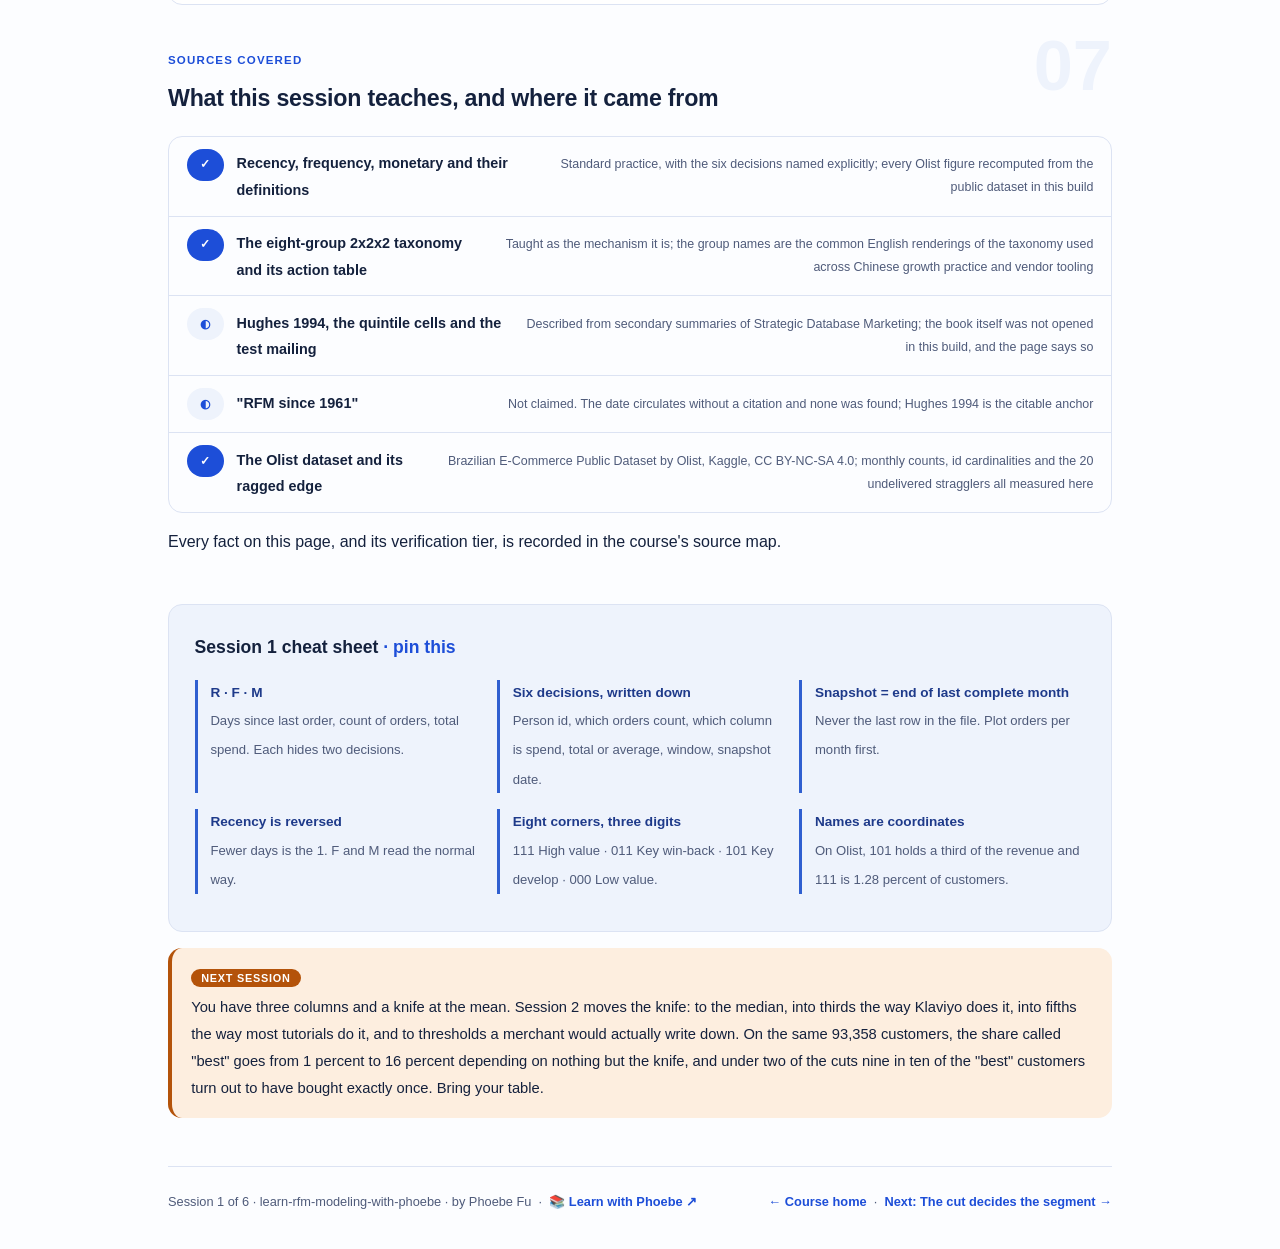
==== commit bc6b12ee: "Figure geometry: no line through a label, nothing out of its box Fixes every figure defect the CTM-c" ====
--- a/courses/01-three-numbers-and-a-snapshot.html
+++ b/courses/01-three-numbers-and-a-snapshot.html
@@ -140,7 +140,7 @@
         <text class="s1aS" x="490" y="189">orders</text>
         <text class="s1aH" x="394" y="238">M · monetary</text>
         <text class="s1aV" x="452" y="255">515</text>
-        <text class="s1aS" x="494" y="255">R$ total</text>
+        <text class="s1aS" x="489" y="255">R$ total</text>
 
         <text class="s1aB" x="574" y="104">THE CHOICE INSIDE IT</text>
         <text class="s1aS" x="574" y="122">from which date? and last order placed, or delivered?</text>
@@ -239,10 +239,10 @@
         <text class="s1bV" x="500" y="122" text-anchor="middle">R = 73</text>
         <text class="s1bS" x="500" y="138" text-anchor="middle">run on 2 Nov, now "quiet"</text>
 
-        <text class="s1bH" x="30" y="170">A FROZEN SNAPSHOT</text>
+        <text class="s1bH" x="30" y="156">A FROZEN SNAPSHOT</text>
         <text class="s1bB" x="150" y="238" text-anchor="middle">2018-09-01, in the code</text>
-        <text class="s1bV" x="300" y="202">R = 11, every run</text>
-        <text class="s1bS" x="300" y="220">and March can be compared with May</text>
+        <text class="s1bV" x="300" y="224">R = 11, every run</text>
+        <text class="s1bS" x="300" y="242">and March can be compared with May</text>
 
         <text class="s1bH" x="610" y="26">THE RAGGED EDGE</text>
         <text class="s1bS" x="610" y="44">orders per month at the end of the file</text>
@@ -286,7 +286,7 @@
     <p class="lede">The simplest RFM model splits each of the three columns into high and low, which gives every customer a three-digit code of ones and zeros and puts them in one of eight corners of a box. Each corner has a name and a first action. It is a mechanism, and it is worth being able to read a code without the poster.</p>
 
     <figure class="zoomable">
-      <svg viewBox="0 0 880 400" xmlns="http://www.w3.org/2000/svg" role="img" aria-label="A hand-drawn cube whose three axes are recency, frequency and monetary. Each of the eight corners carries a three-digit code and a group name: 111 high value at the far top-right, 000 low value at the near bottom-left, and the six mixed corners between them. A side note explains that 1 means above the knife on that axis and that recency is read in reverse.">
+      <svg viewBox="0 0 880 436" xmlns="http://www.w3.org/2000/svg" role="img" aria-label="A hand-drawn cube whose three axes are recency, frequency and monetary. Each of the eight corners carries a three-digit code and a group name: 111 high value at the far top-right, 000 low value at the near bottom-left, and the six mixed corners between them. A side note explains that 1 means above the knife on that axis and that recency is read in reverse.">
         <defs>
           <filter id="s1cSk" x="-3%" y="-3%" width="106%" height="106%"><feTurbulence type="fractalNoise" baseFrequency="0.02" numOctaves="2" seed="37" result="n"/><feDisplacementMap in="SourceGraphic" in2="n" scale="2.4" xChannelSelector="R" yChannelSelector="G"/></filter>
           <pattern id="s1cHc" patternUnits="userSpaceOnUse" width="7" height="7" patternTransform="rotate(-38)"><line x1="0" y1="0" x2="0" y2="7" stroke="#1D4ED8" stroke-width="1" opacity=".45"/></pattern>
@@ -328,7 +328,7 @@
         </g>
 
         <!-- axis captions -->
-        <text class="s1cA" x="375" y="386" text-anchor="middle">R · MORE RECENT</text>
+        <text class="s1cA" x="375" y="412" text-anchor="middle">R · MORE RECENT</text>
         <text class="s1cA" x="248" y="275" text-anchor="start" transform="rotate(-90 248 275)">F · MORE OFTEN</text>
         <text class="s1cA" x="600" y="352">M · BIGGER SPEND</text>
 
@@ -336,9 +336,9 @@
         <text class="s1cC" x="118" y="376">000</text>
         <text class="s1cL" x="150" y="376">Low value</text>
         <text class="s1cS" x="118" y="392">quiet, once, small</text>
-        <text class="s1cC" x="490" y="366" text-anchor="start">100</text>
-        <text class="s1cL" x="522" y="366">General develop</text>
-        <text class="s1cS" x="490" y="382">recent, once, small</text>
+        <text class="s1cC" x="496" y="412" text-anchor="start">100</text>
+        <text class="s1cL" x="528" y="412">General develop</text>
+        <text class="s1cS" x="496" y="428">recent, once, small</text>
         <text class="s1cC" x="118" y="166">010</text>
         <text class="s1cL" x="150" y="166">General retain</text>
         <text class="s1cS" x="118" y="182">quiet, often, small</text>
@@ -346,9 +346,9 @@
         <text class="s1cL" x="392" y="138">General potential</text>
         <text class="s1cS" x="360" y="154">recent, often, small</text>
         <!-- back corners -->
-        <text class="s1cC" x="200" y="304" text-anchor="start">001</text>
-        <text class="s1cL" x="232" y="304">Key potential</text>
-        <text class="s1cS" x="200" y="320">quiet, once, big</text>
+        <text class="s1cC" x="360" y="330" text-anchor="start">001</text>
+        <text class="s1cL" x="392" y="330">Key potential</text>
+        <text class="s1cS" x="360" y="346">quiet, once, big</text>
         <text class="s1cC" x="576" y="292">101</text>
         <text class="s1cL" x="608" y="292">Key develop</text>
         <text class="s1cS" x="576" y="308">recent, once, big</text>
@@ -759,7 +759,7 @@
         <text class="s1eS" x="40" y="68">a hump at 100 to 300 days, then a tail</text>
         <text class="s1eS" x="55" y="122" text-anchor="middle">21</text>
         <text class="s1eS" x="89" y="103" text-anchor="middle">25</text>
-        <text class="s1eS" x="123" y="113" text-anchor="middle">23</text>
+        <text class="s1eS" x="131" y="113" text-anchor="middle">23</text>
         <text class="s1eS" x="157" y="156" text-anchor="middle">14</text>
         <text class="s1eS" x="191" y="170" text-anchor="middle">11</text>
         <text class="s1eS" x="225" y="195" text-anchor="middle">6</text>
@@ -783,7 +783,7 @@
         <text class="s1eL" x="600" y="52">M · total spend, R$</text>
         <text class="s1eS" x="600" y="68">nearly half under 100, a long tail past 1,000</text>
         <text class="s1eS" x="615" y="92" text-anchor="middle">46</text>
-        <text class="s1eS" x="649" y="132" text-anchor="middle">32</text>
+        <text class="s1eS" x="643" y="132" text-anchor="middle">32</text>
         <text class="s1eS" x="683" y="196" text-anchor="middle">10</text>
         <text class="s1eS" x="717" y="213" text-anchor="middle">4.5</text>
         <text class="s1eS" x="600" y="248">0</text>
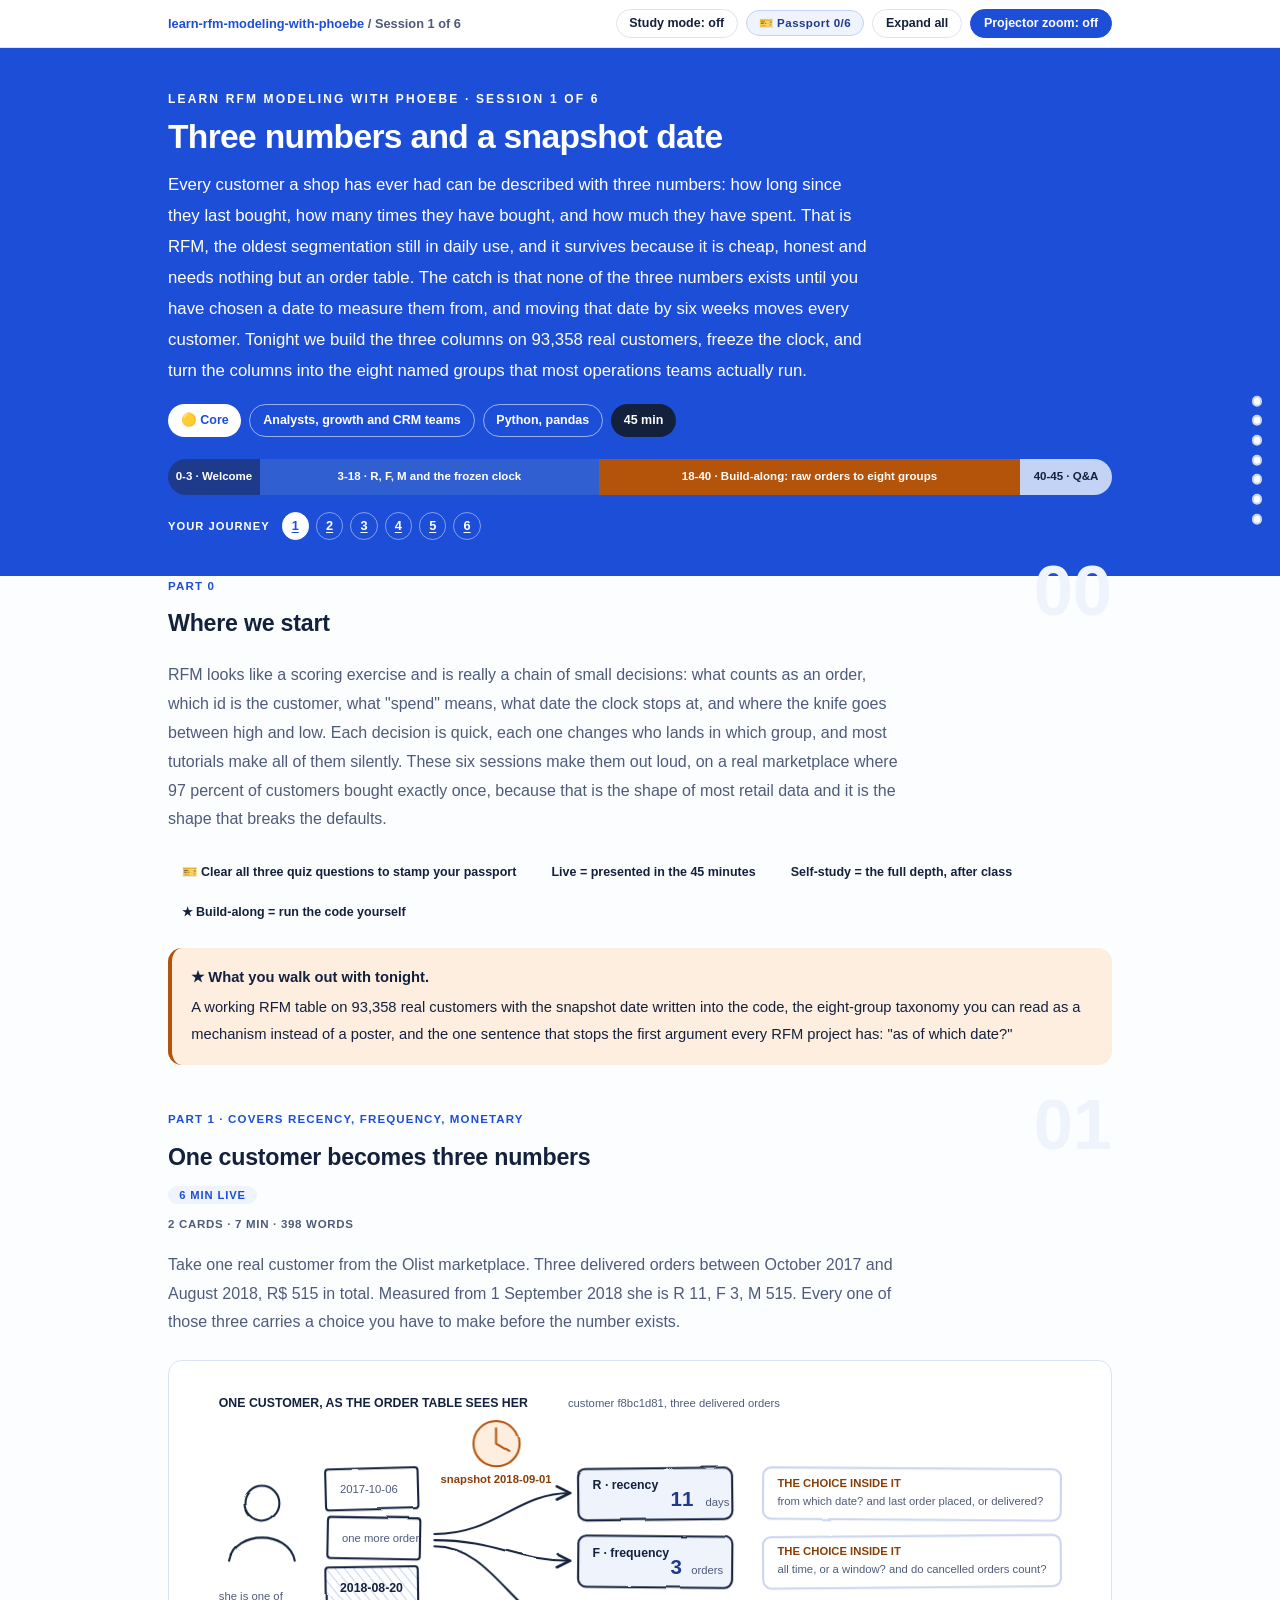
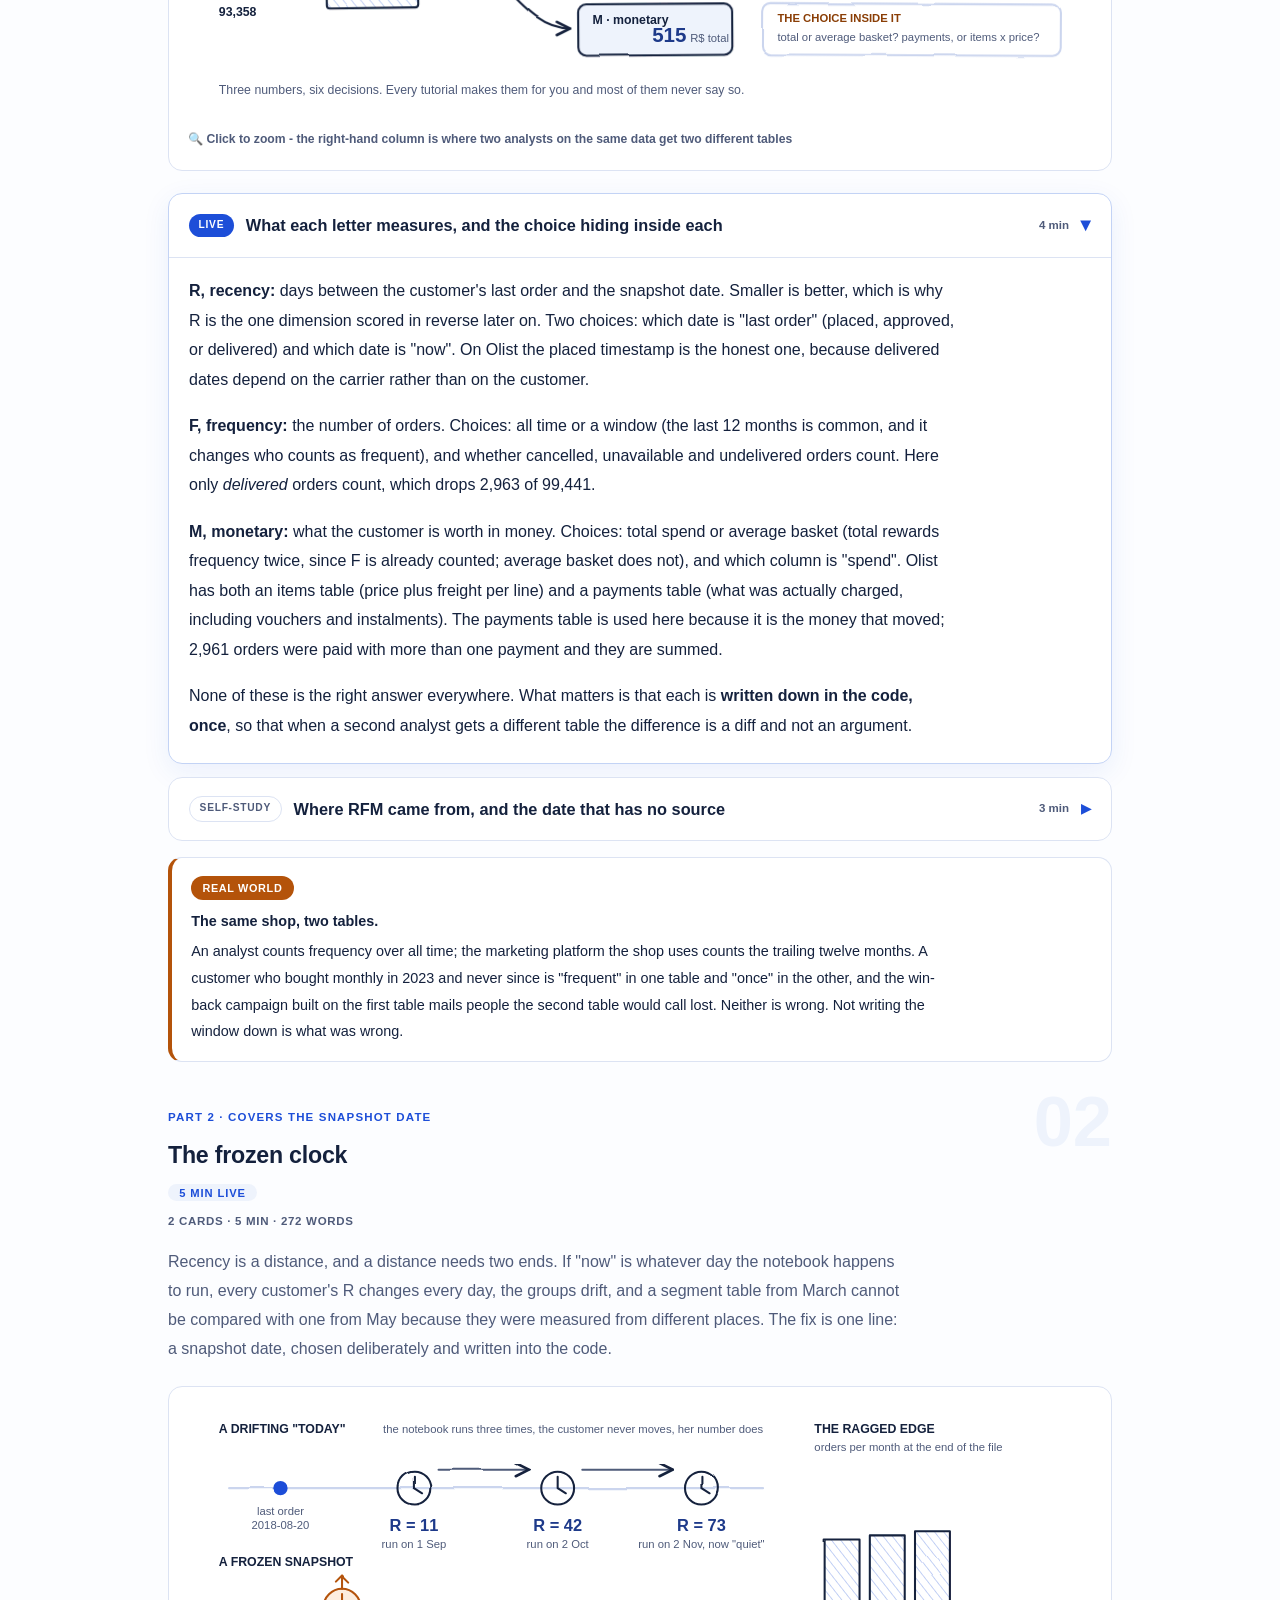
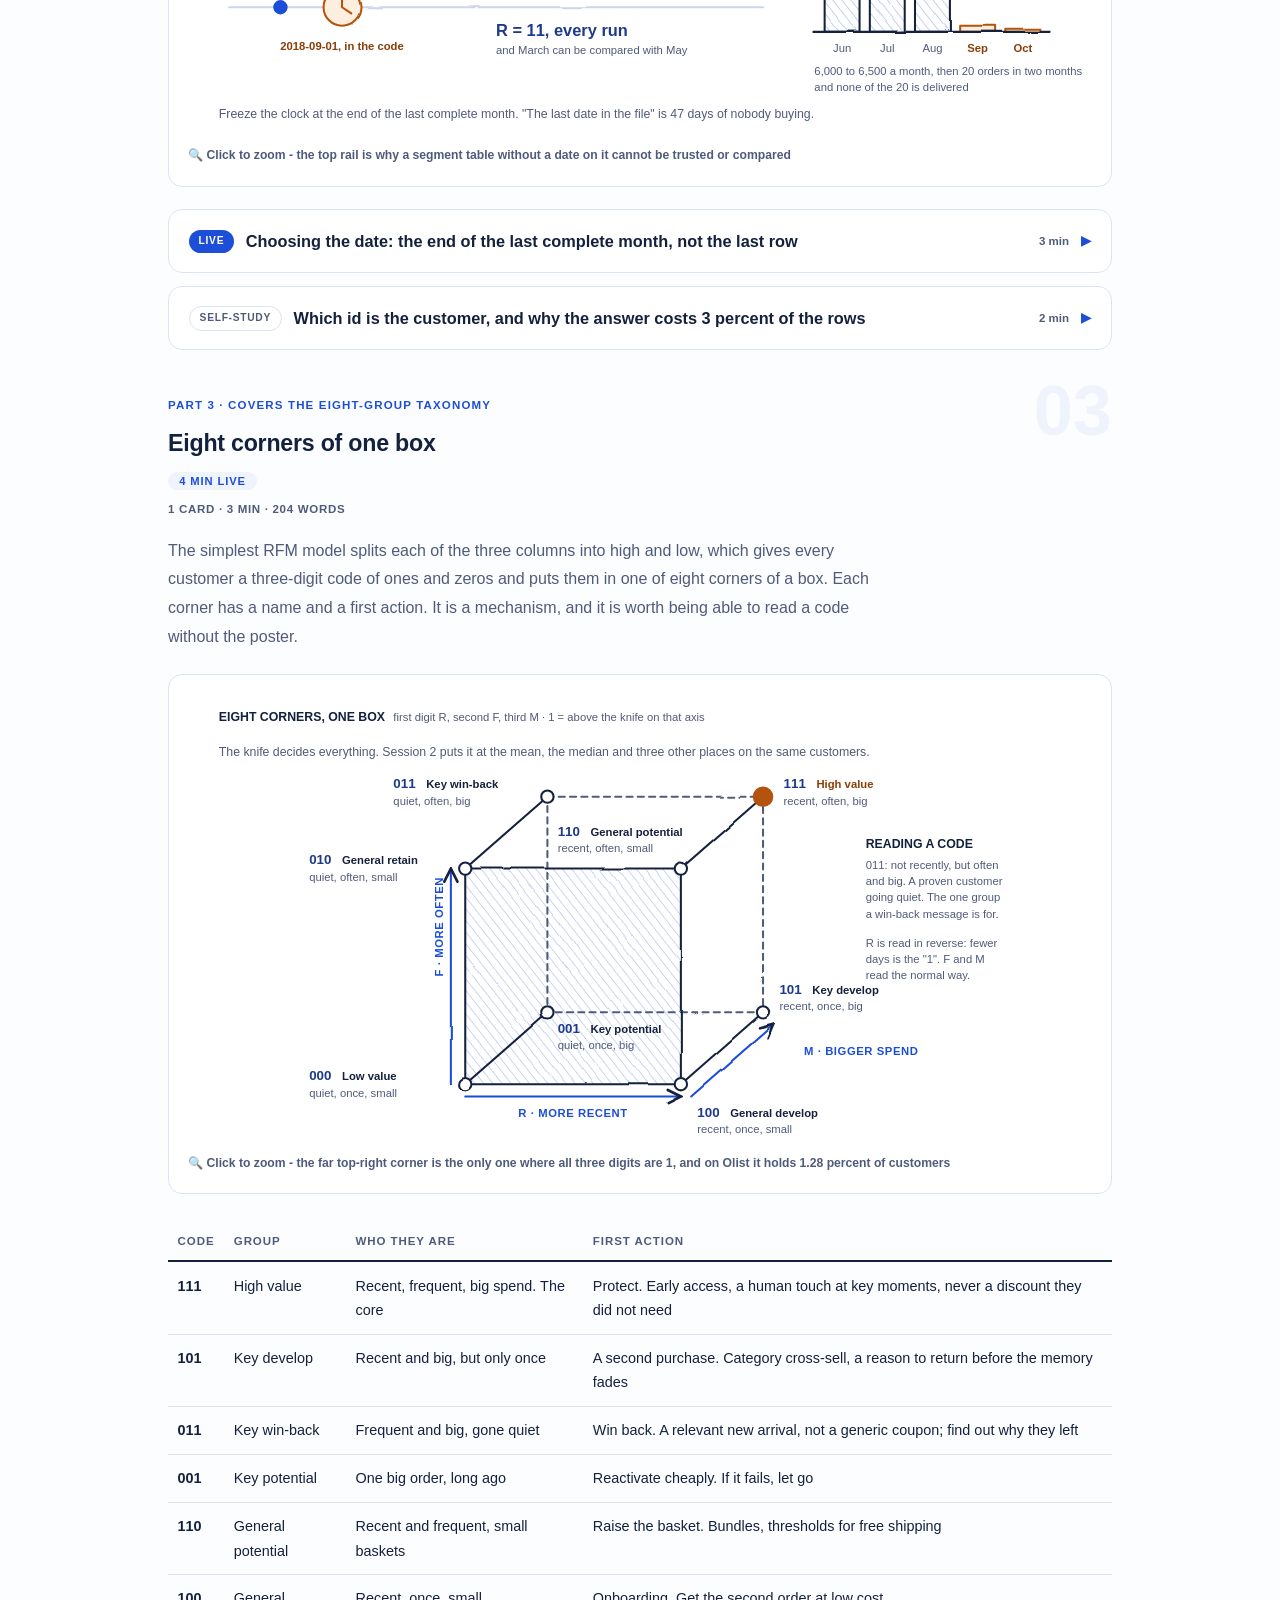
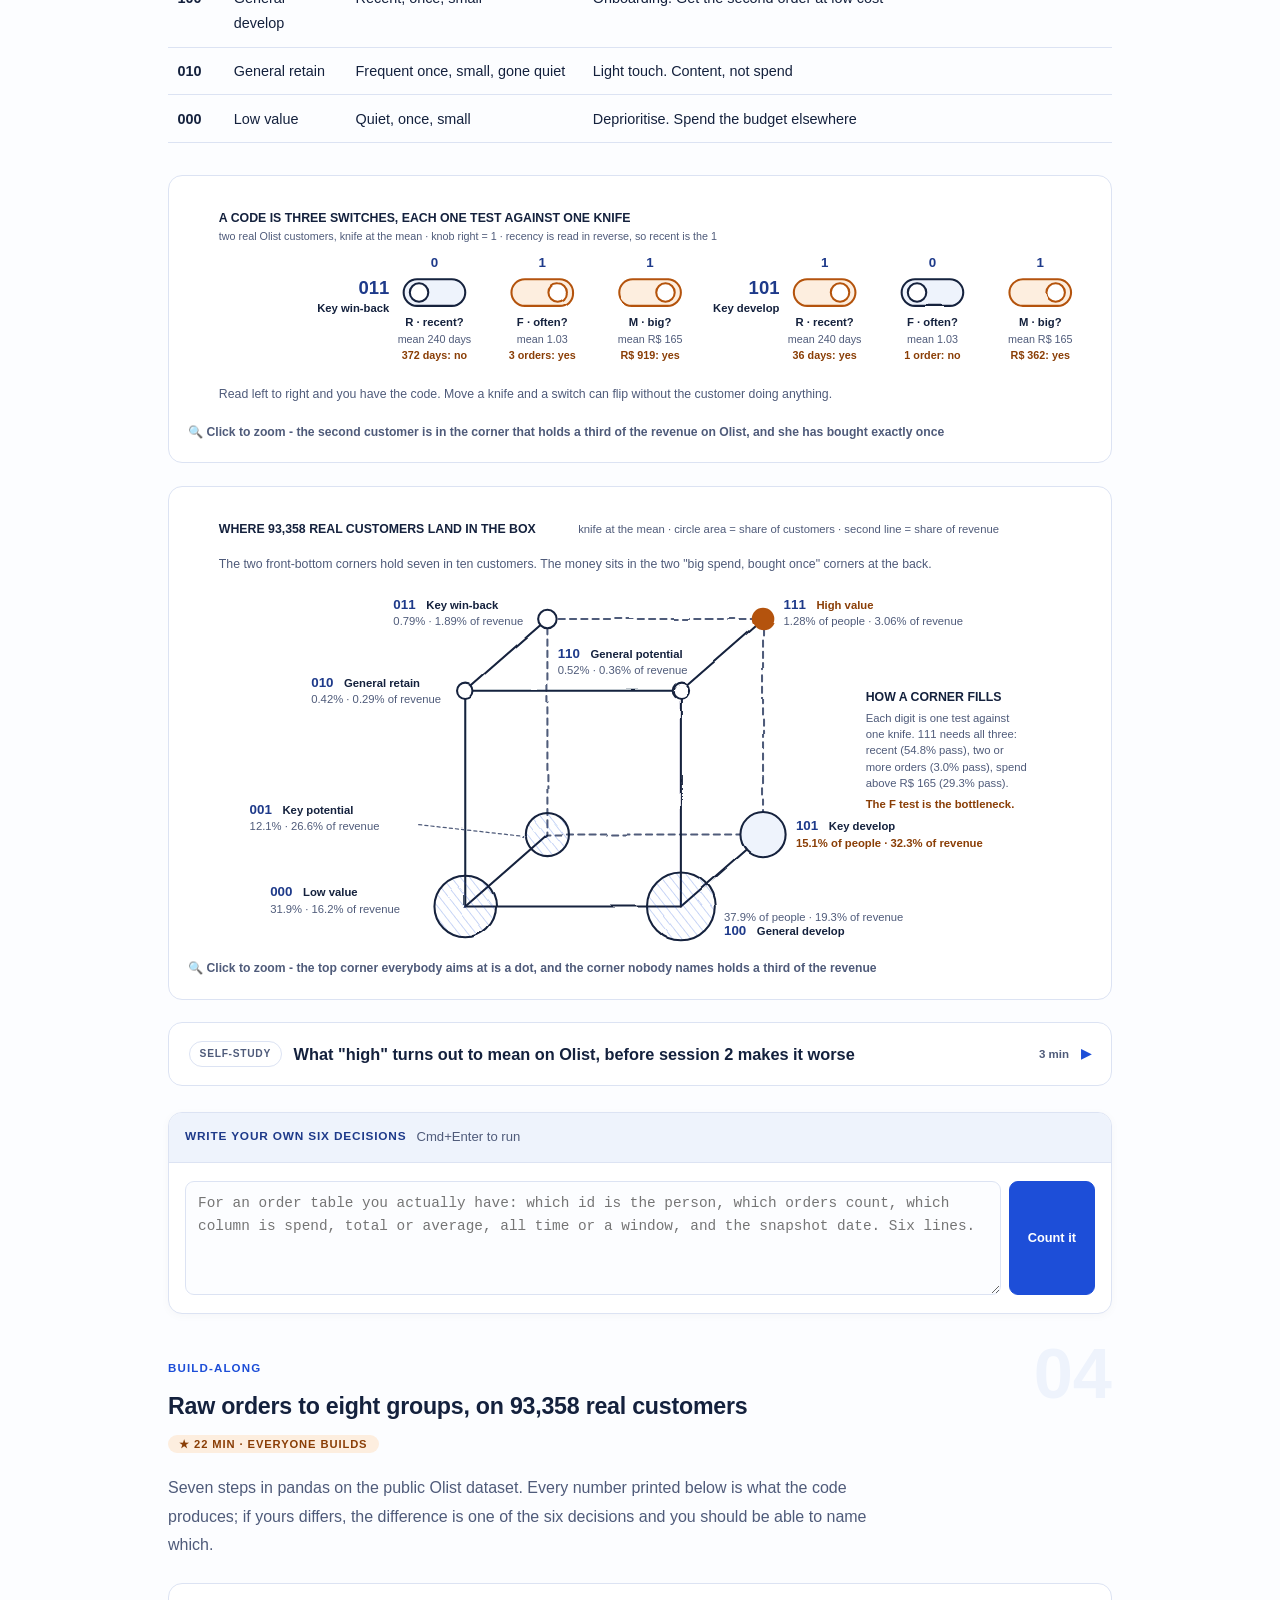
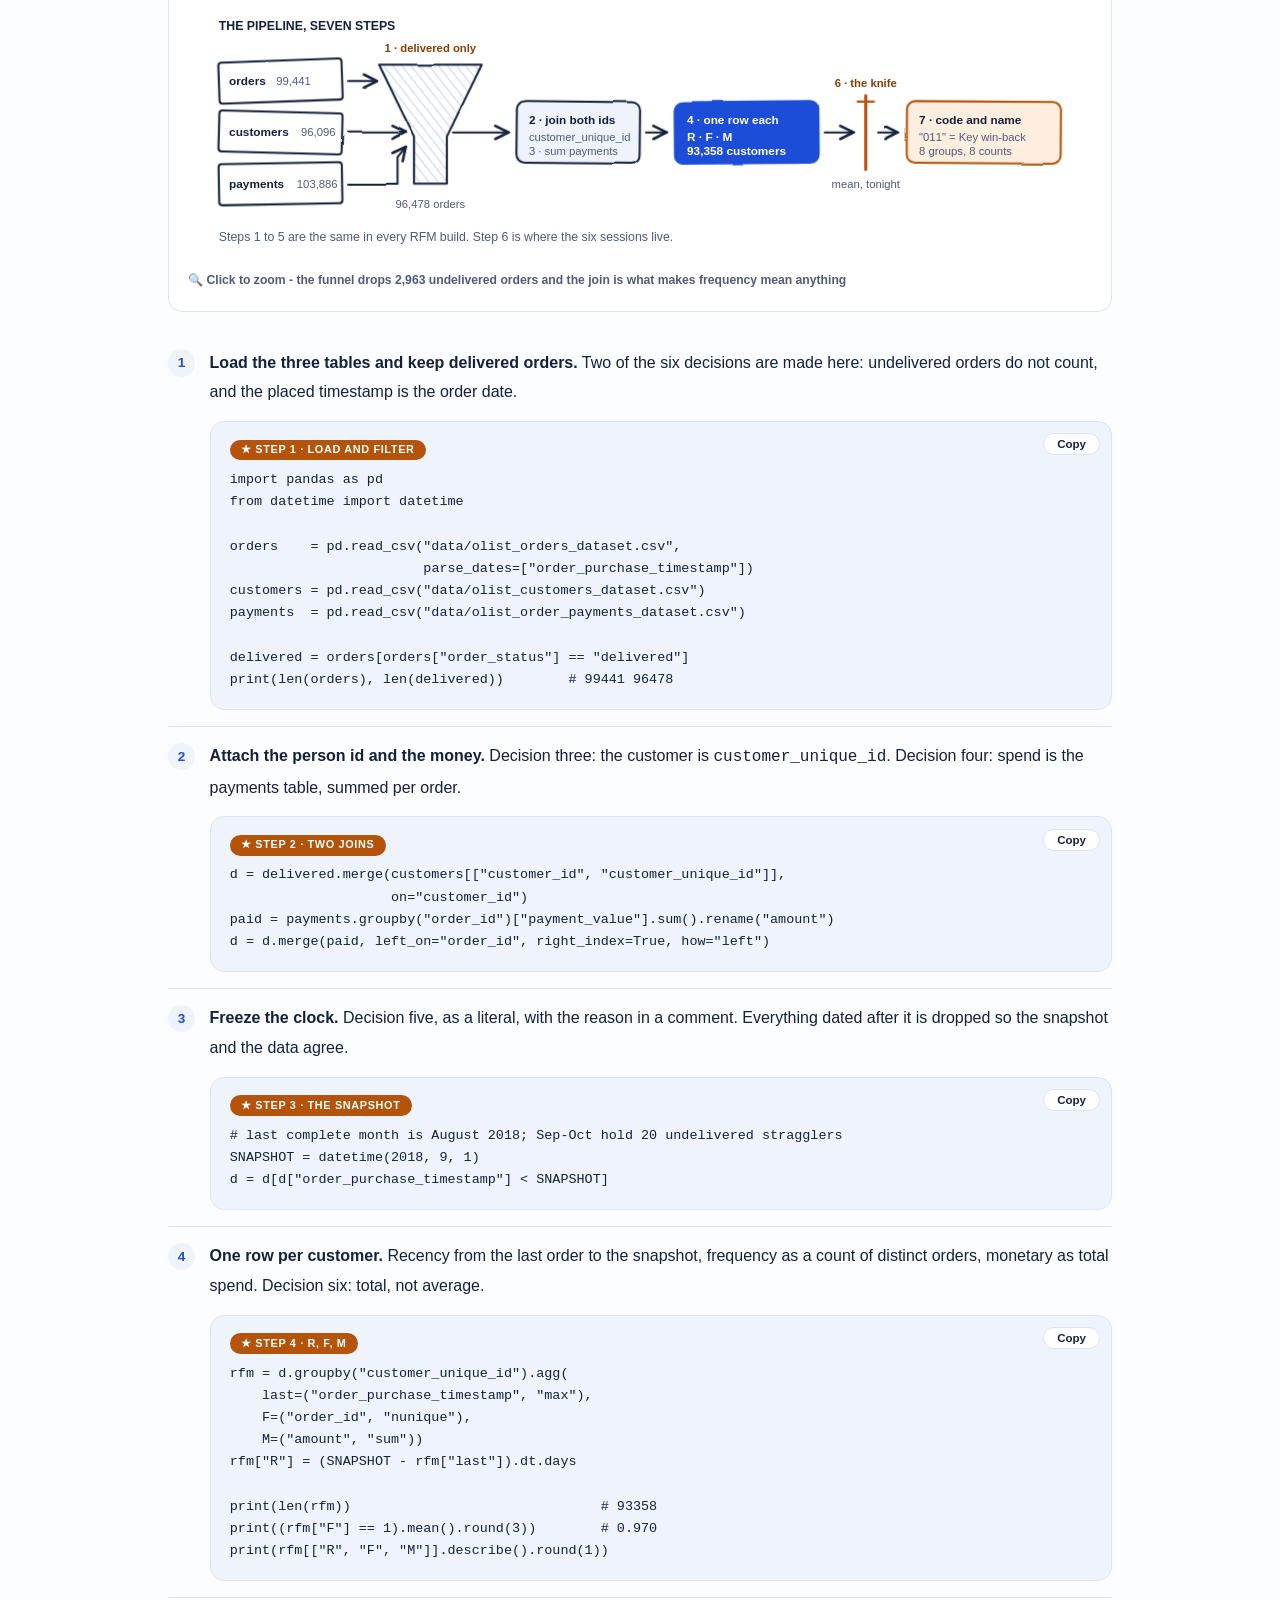
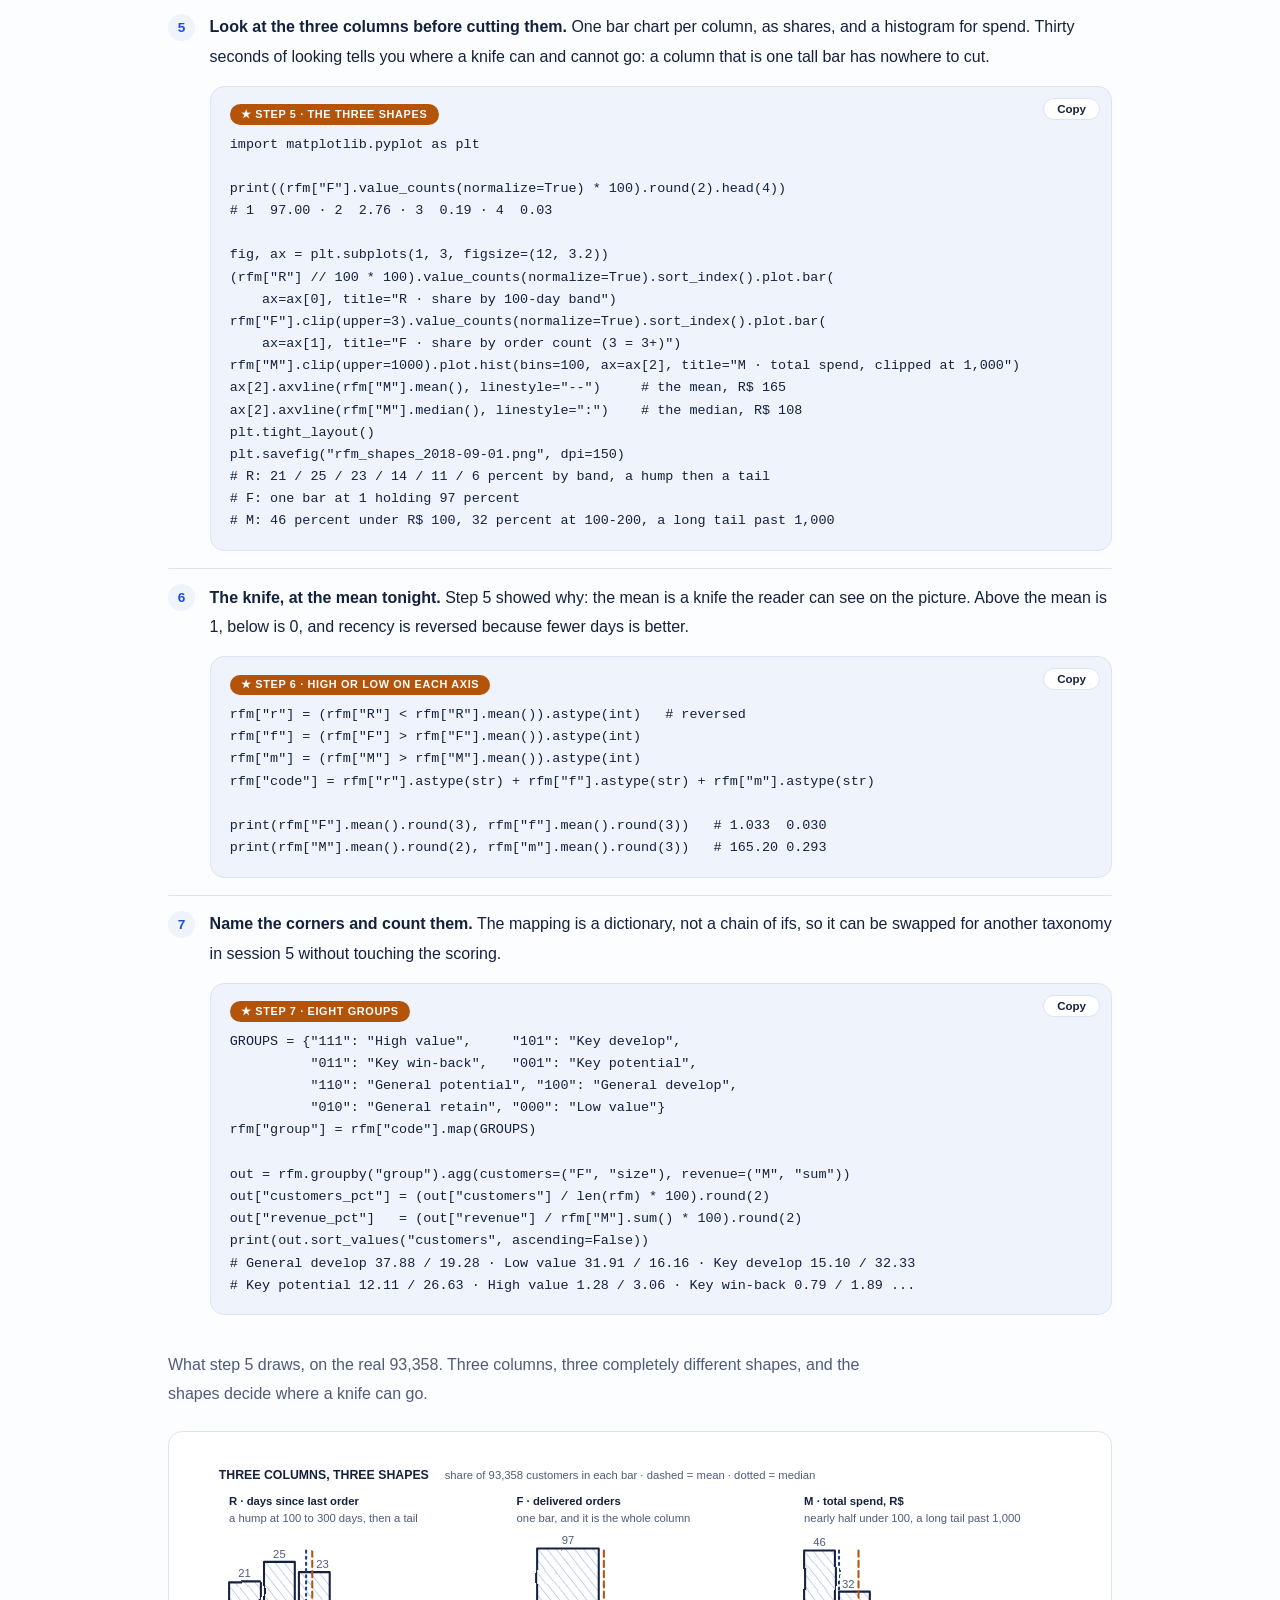
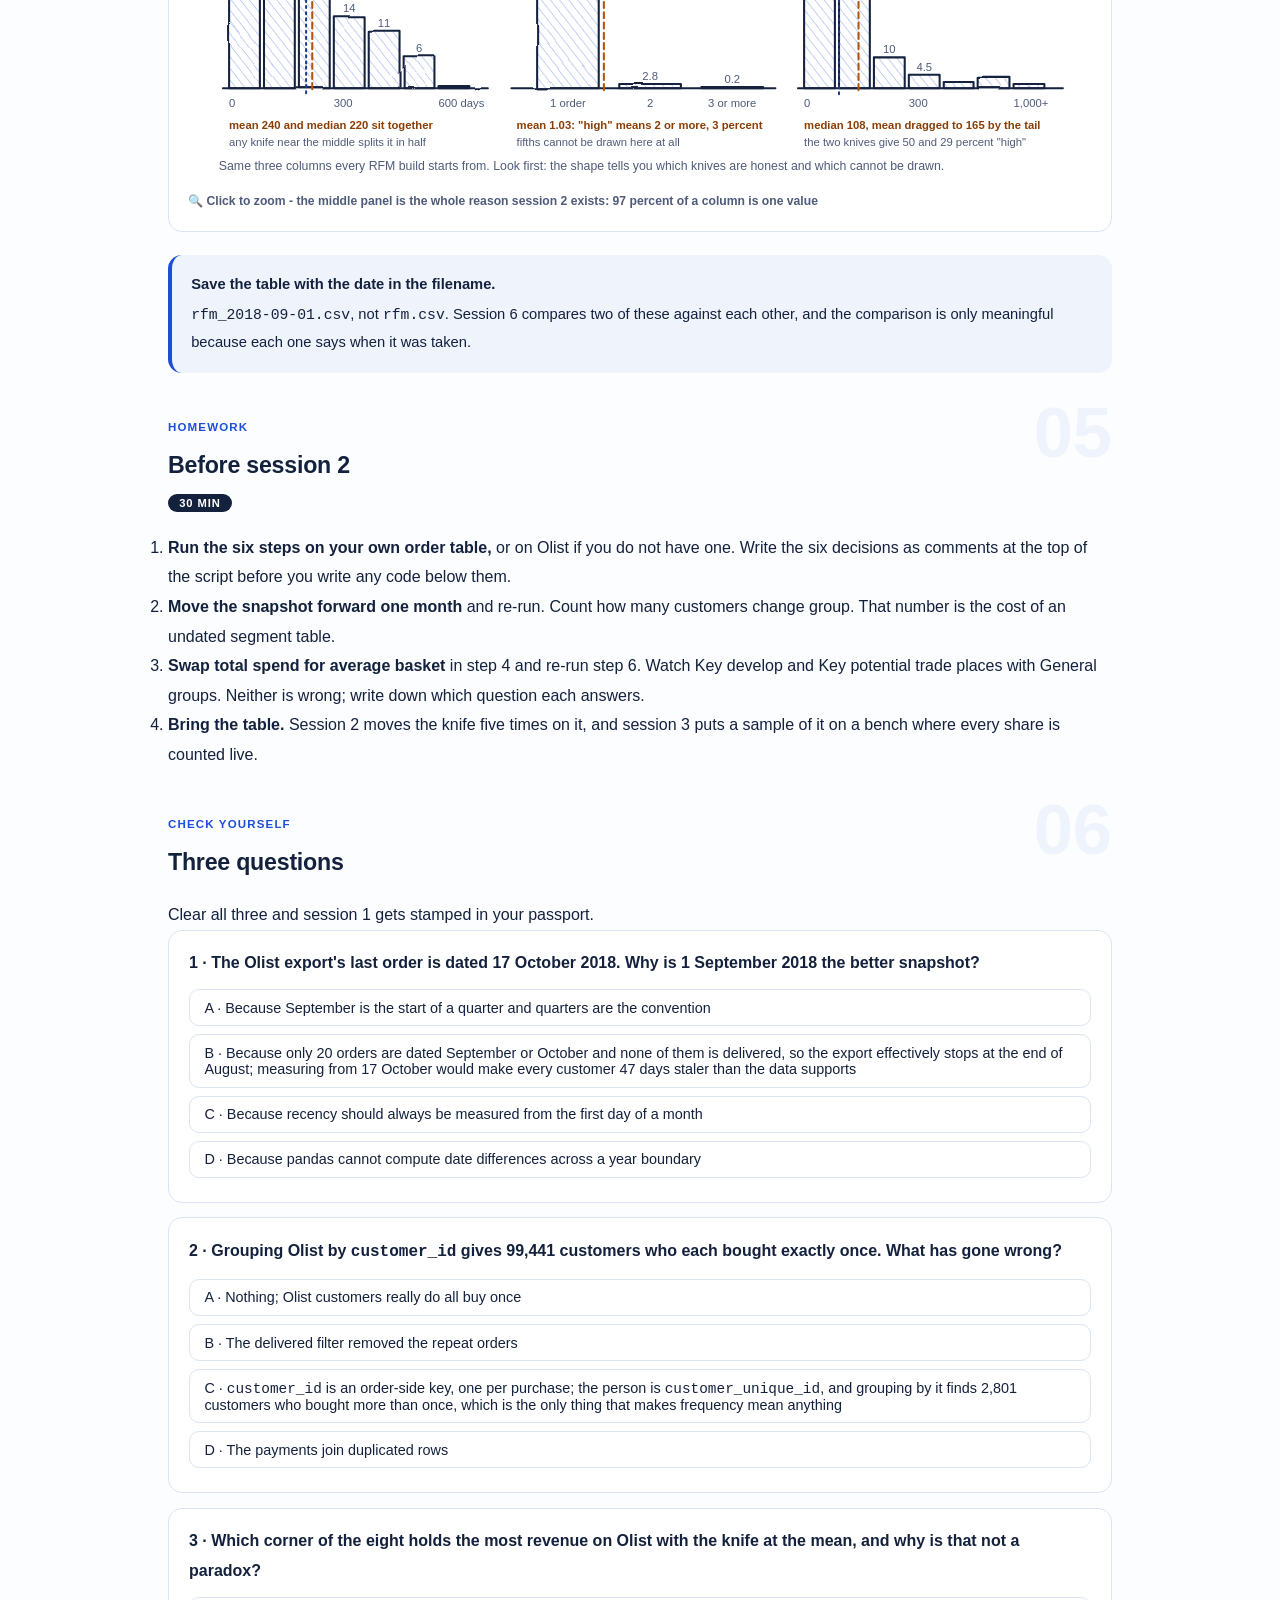
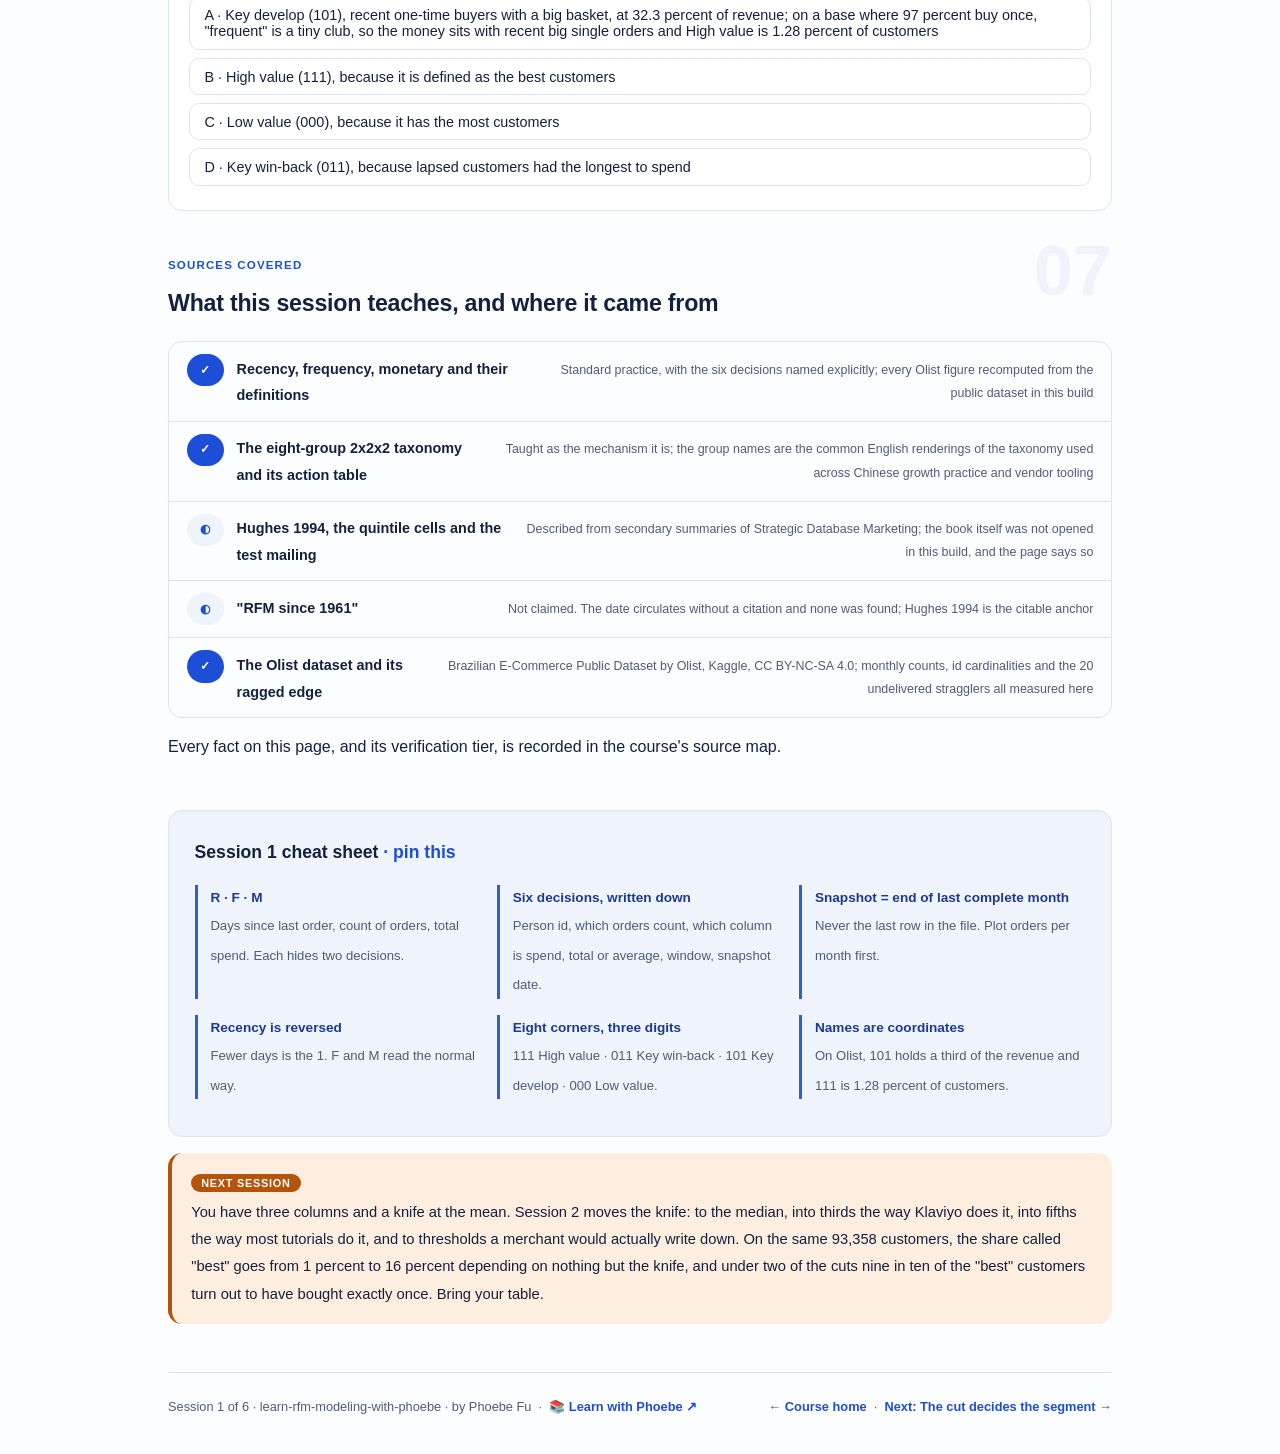
==== commit 1cabcc88: "Prompt-box label inside the box: overflow no longer cuts it in half The label hung 0.7rem above the " ====
--- a/courses/01-three-numbers-and-a-snapshot.html
+++ b/courses/01-three-numbers-and-a-snapshot.html
@@ -19,7 +19,7 @@
 <meta name="twitter:image" content="https://phoebefu6.github.io/learn-rfm-modeling-with-phoebe/assets/og-cover.png">
 <!-- social:end -->
 <title>Session 1 · Three numbers and a snapshot date - learn rfm modeling with phoebe</title>
-<link rel="stylesheet" href="../assets/style.css?v=22">
+<link rel="stylesheet" href="../assets/style.css?v=23">
 </head>
 <body>
 
--- a/assets/style.css
+++ b/assets/style.css
@@ -1319,3 +1319,8 @@
 .prompt-box b, .prompt-box strong { color: var(--indigo-deep, var(--ink)); }
 .prompt-box span, .prompt-box em, .prompt-box i { color: inherit; }
 .pp-stamp i { color: var(--ink); }
+
+/* Prompt-box label sits inside the box (2026-10-12). Hanging it 0.7rem above the edge let any
+   overflow:auto parent cut it in half; in normal flow nothing can clip it. The right margin
+   keeps it clear of the Copy button; long labels wrap instead of running under it. */
+.prompt-box > .label{ position: static; display: table; margin: 0 5.2rem .55rem 0; white-space: normal; line-height: 1.45; }
